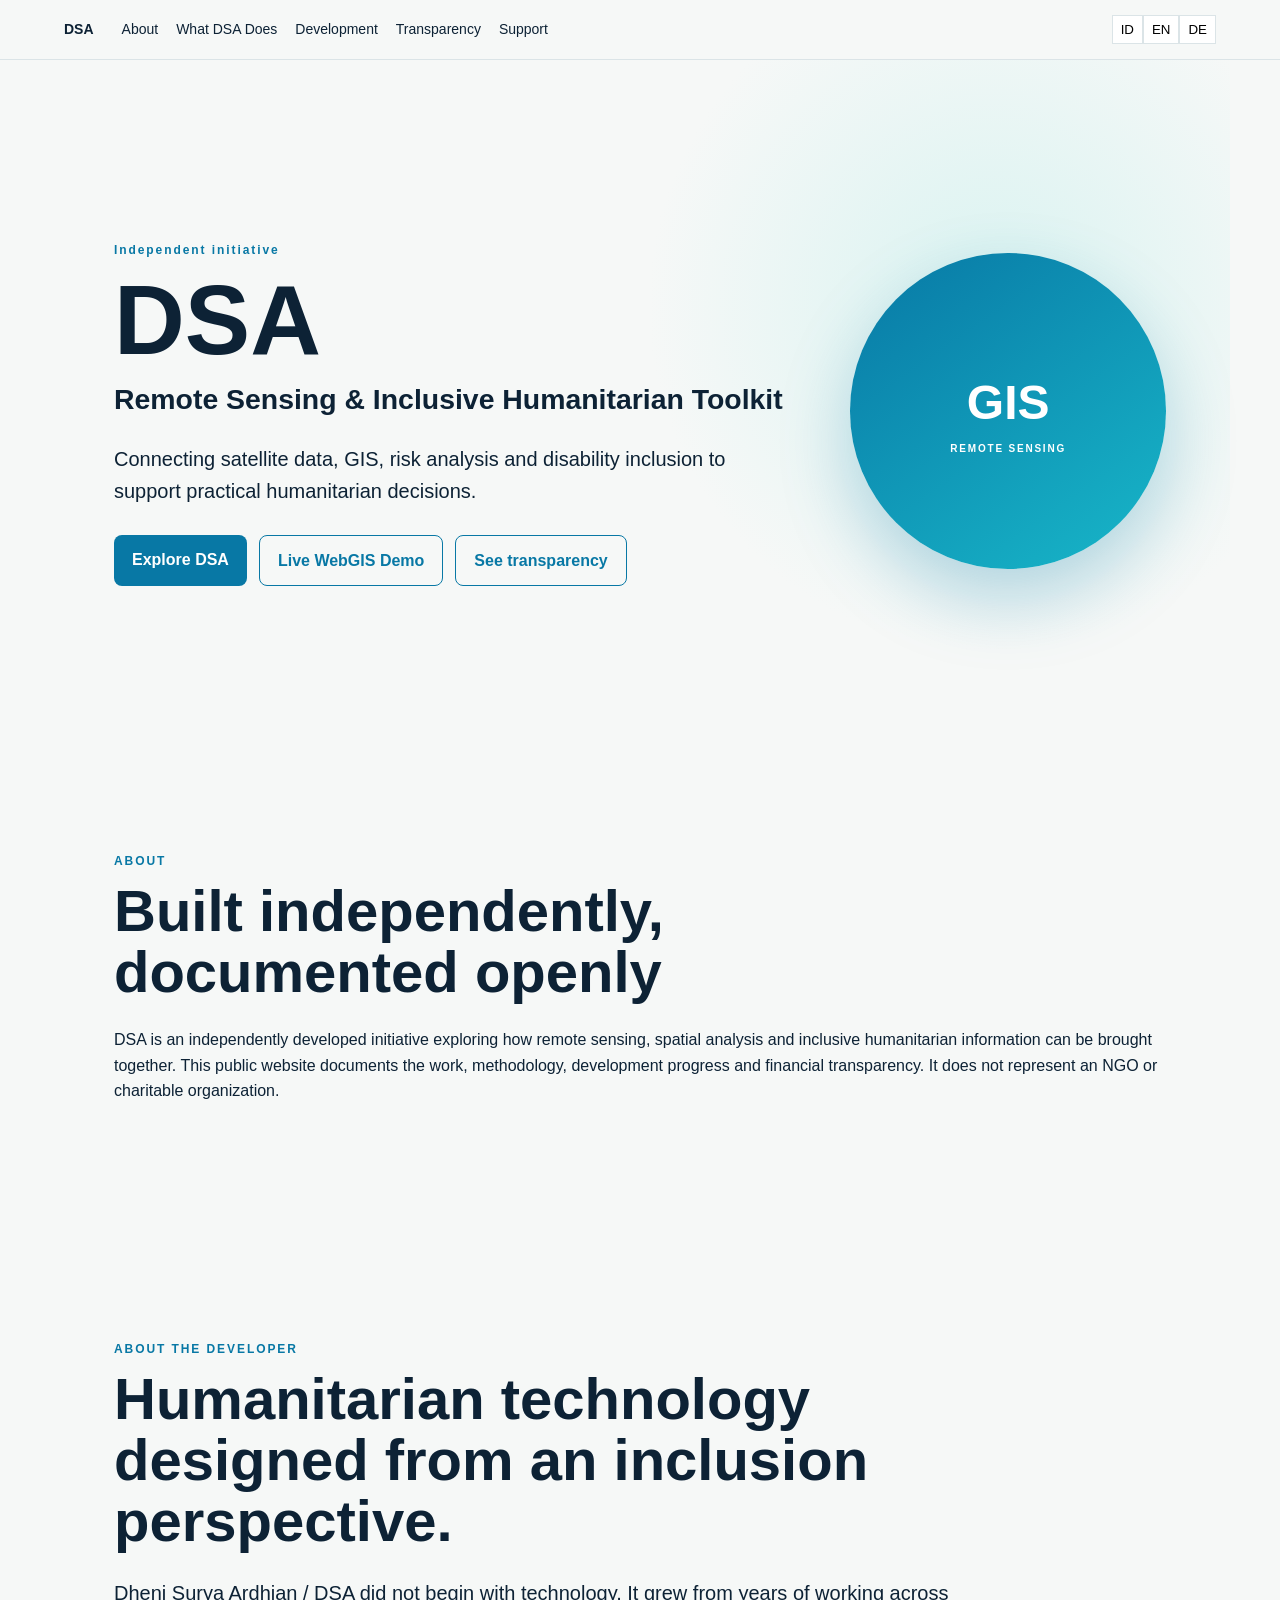
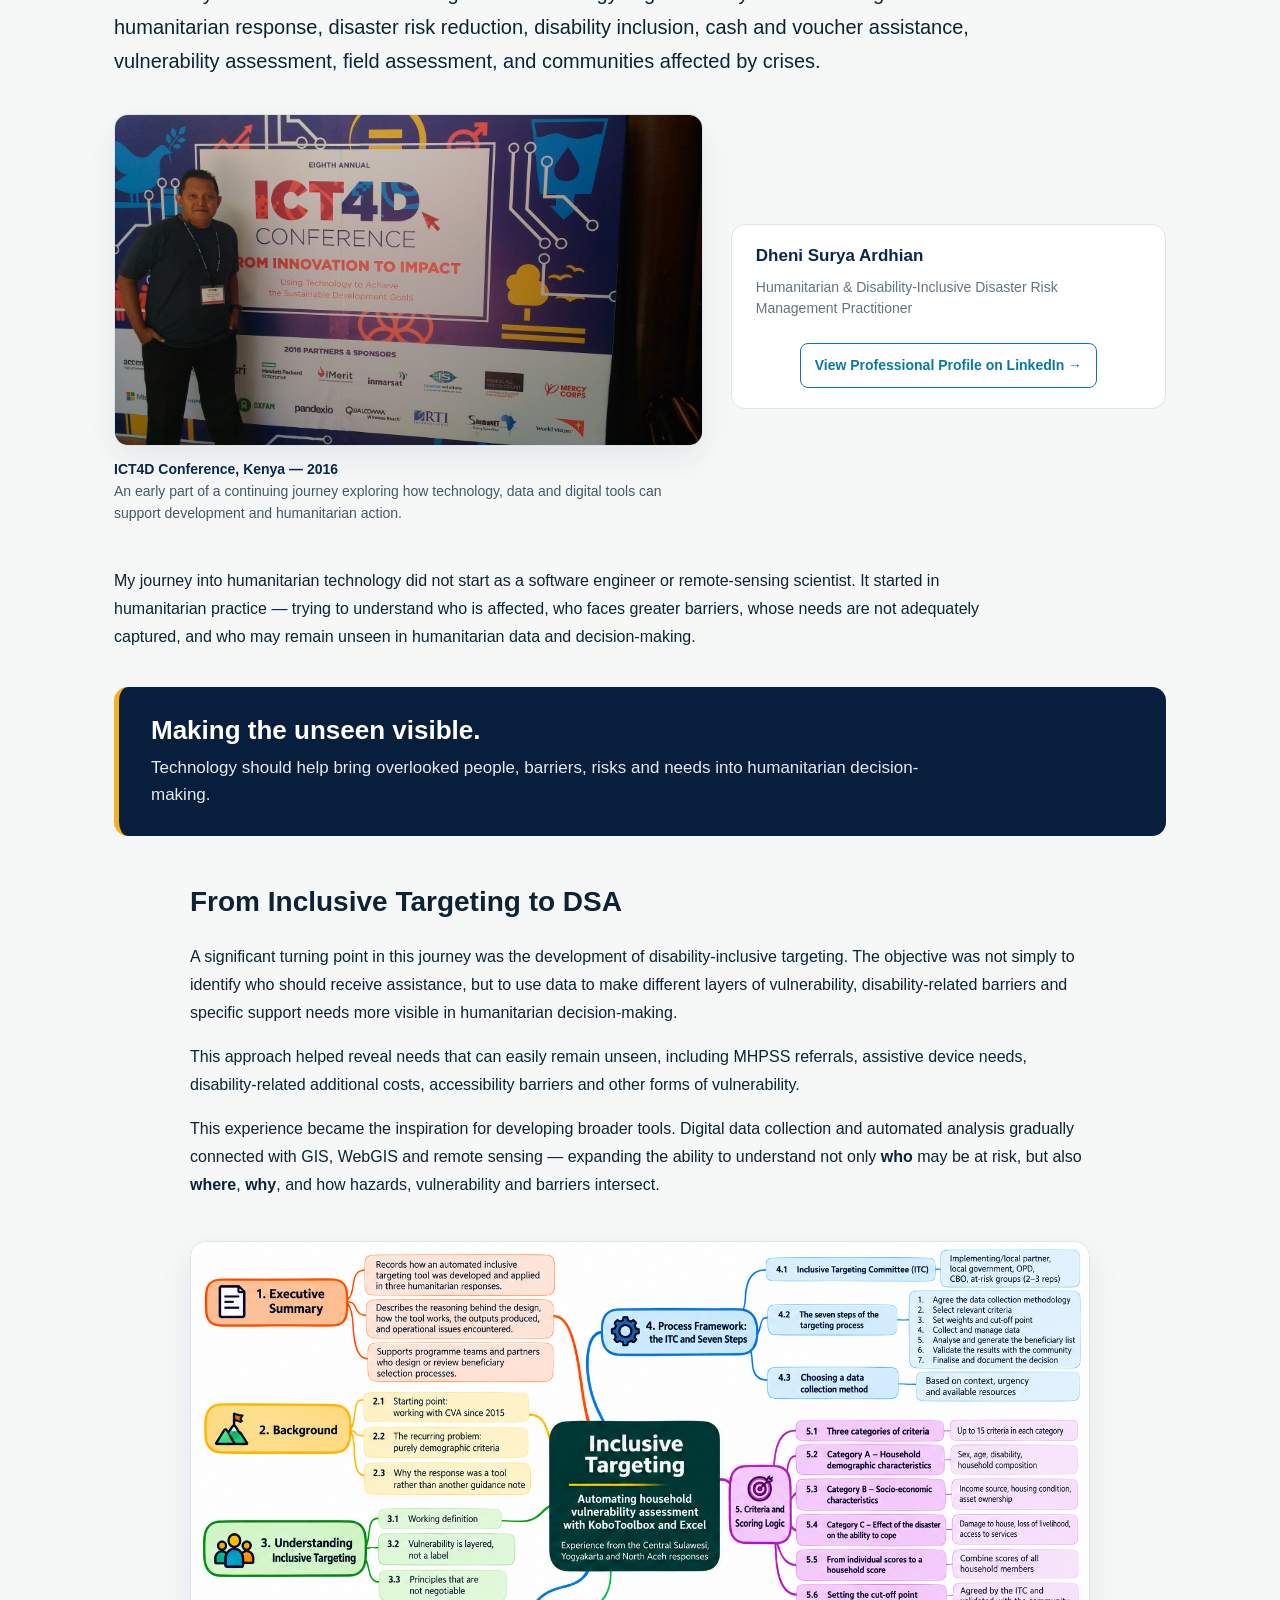
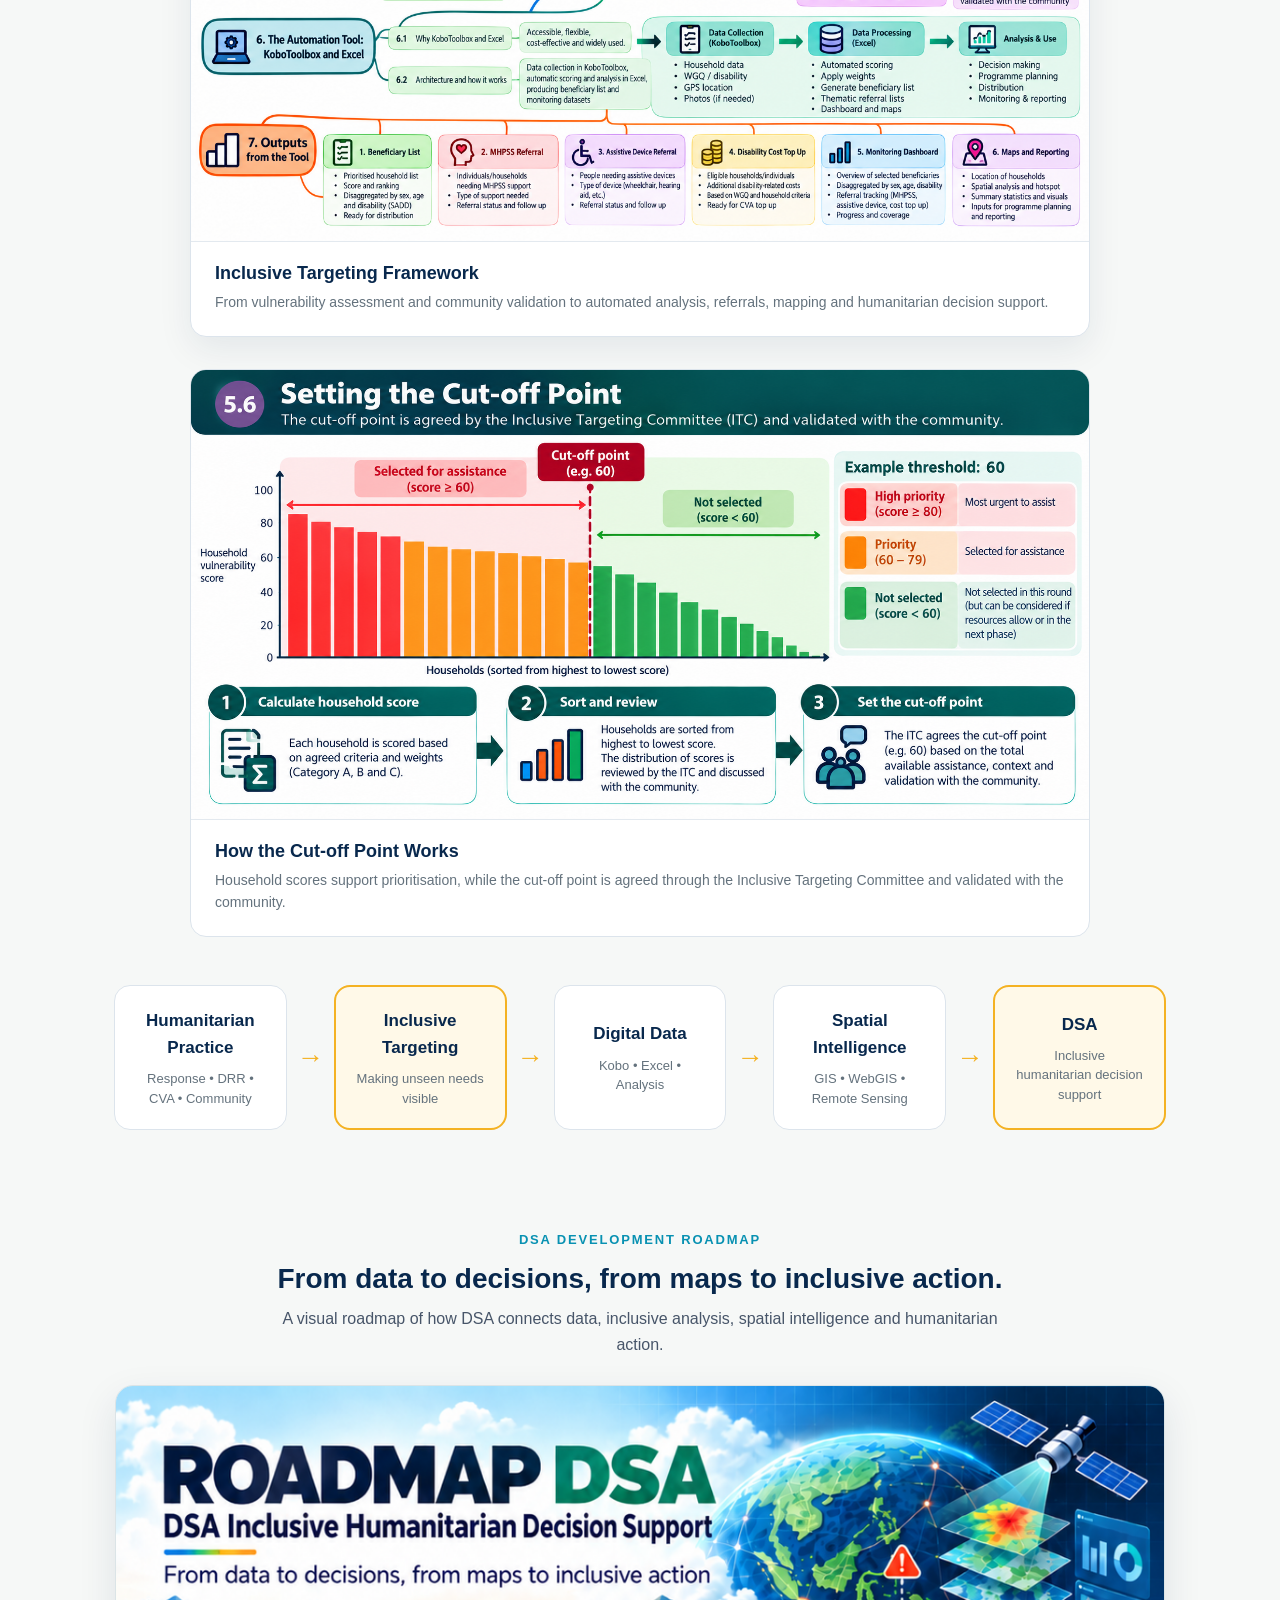
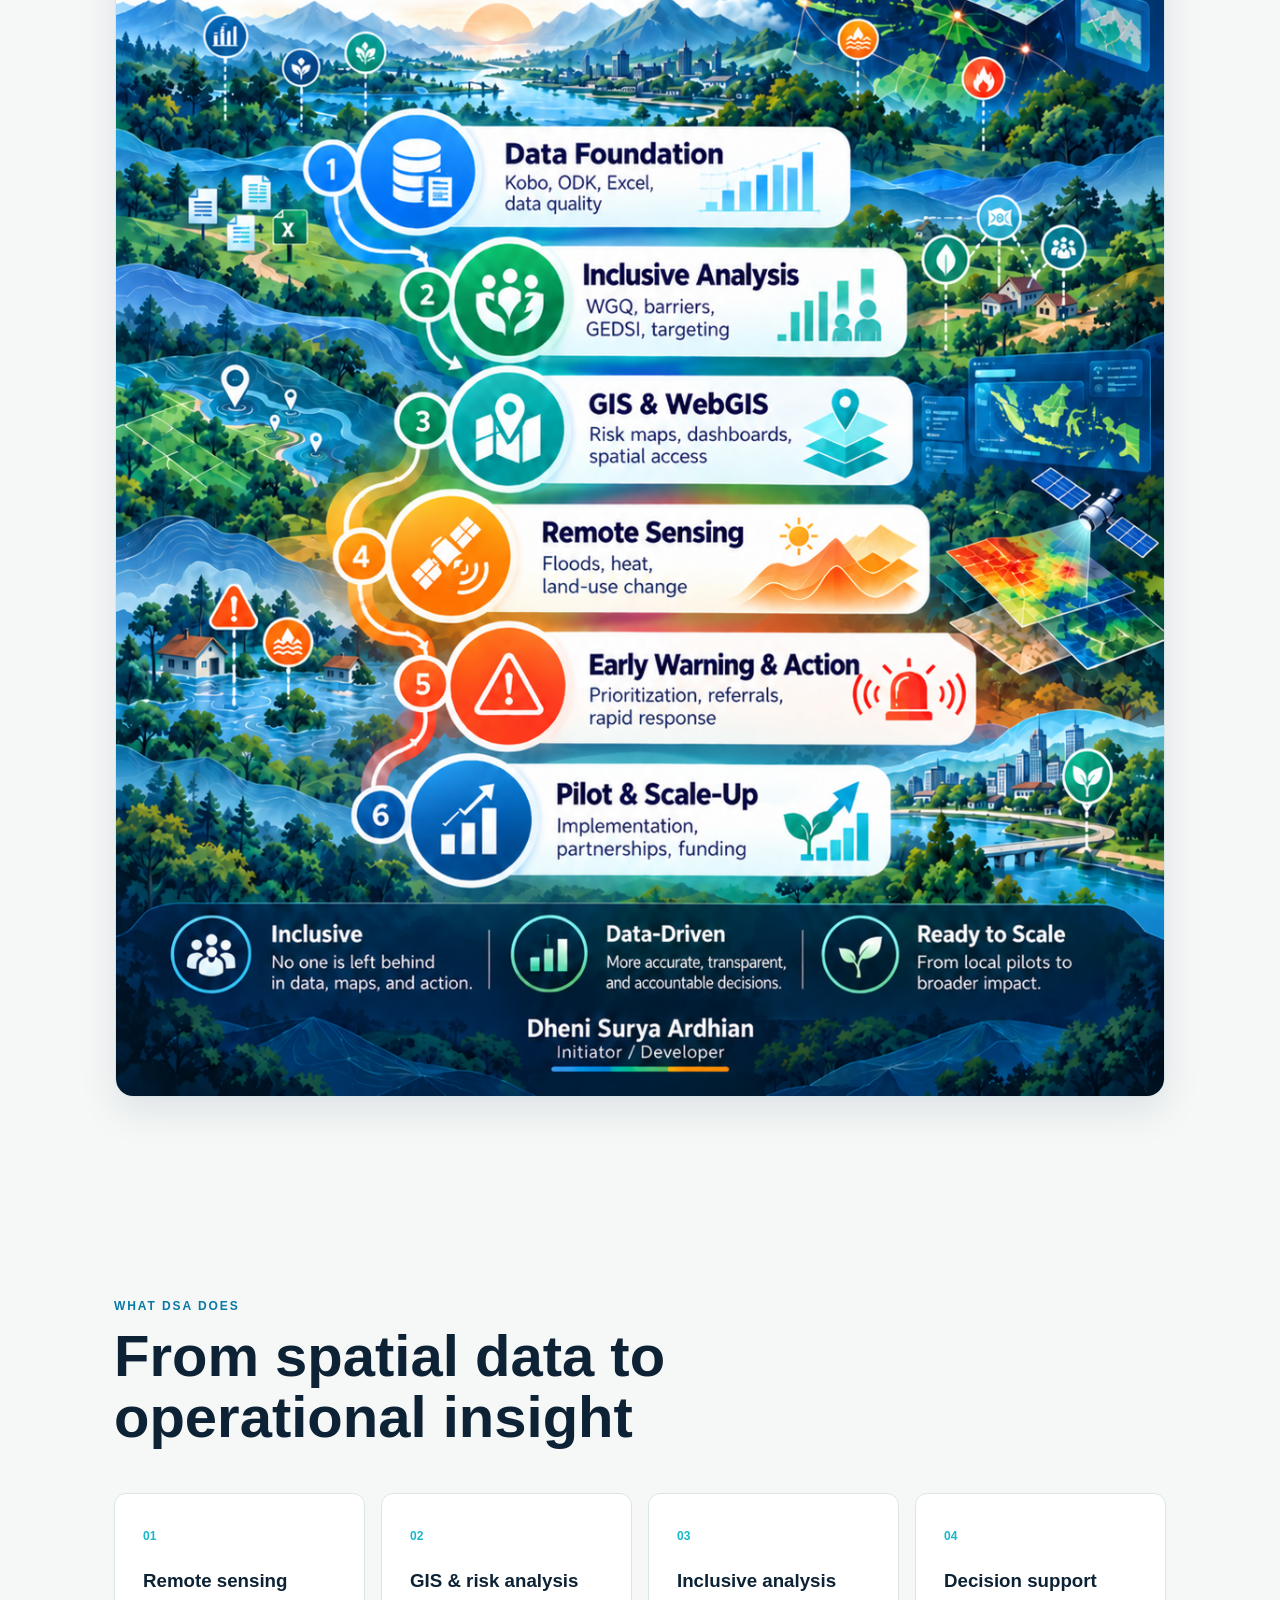
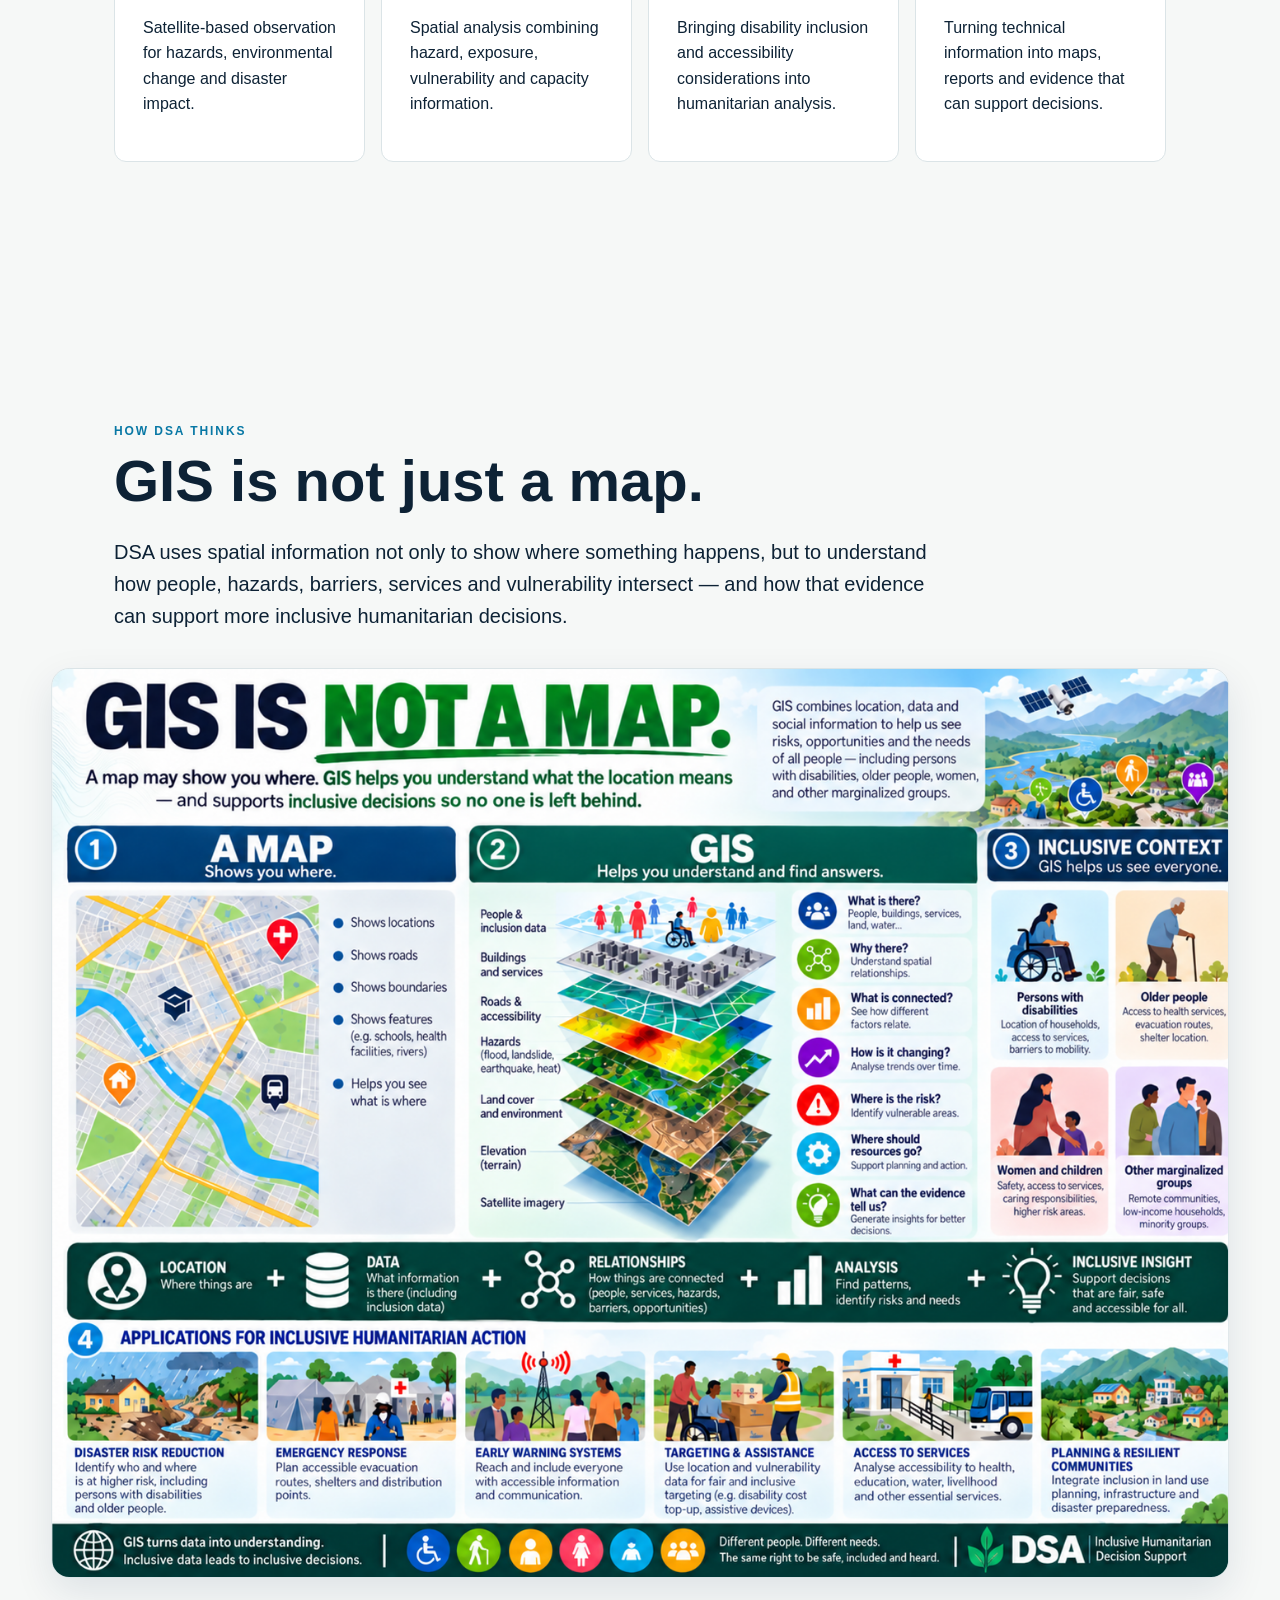
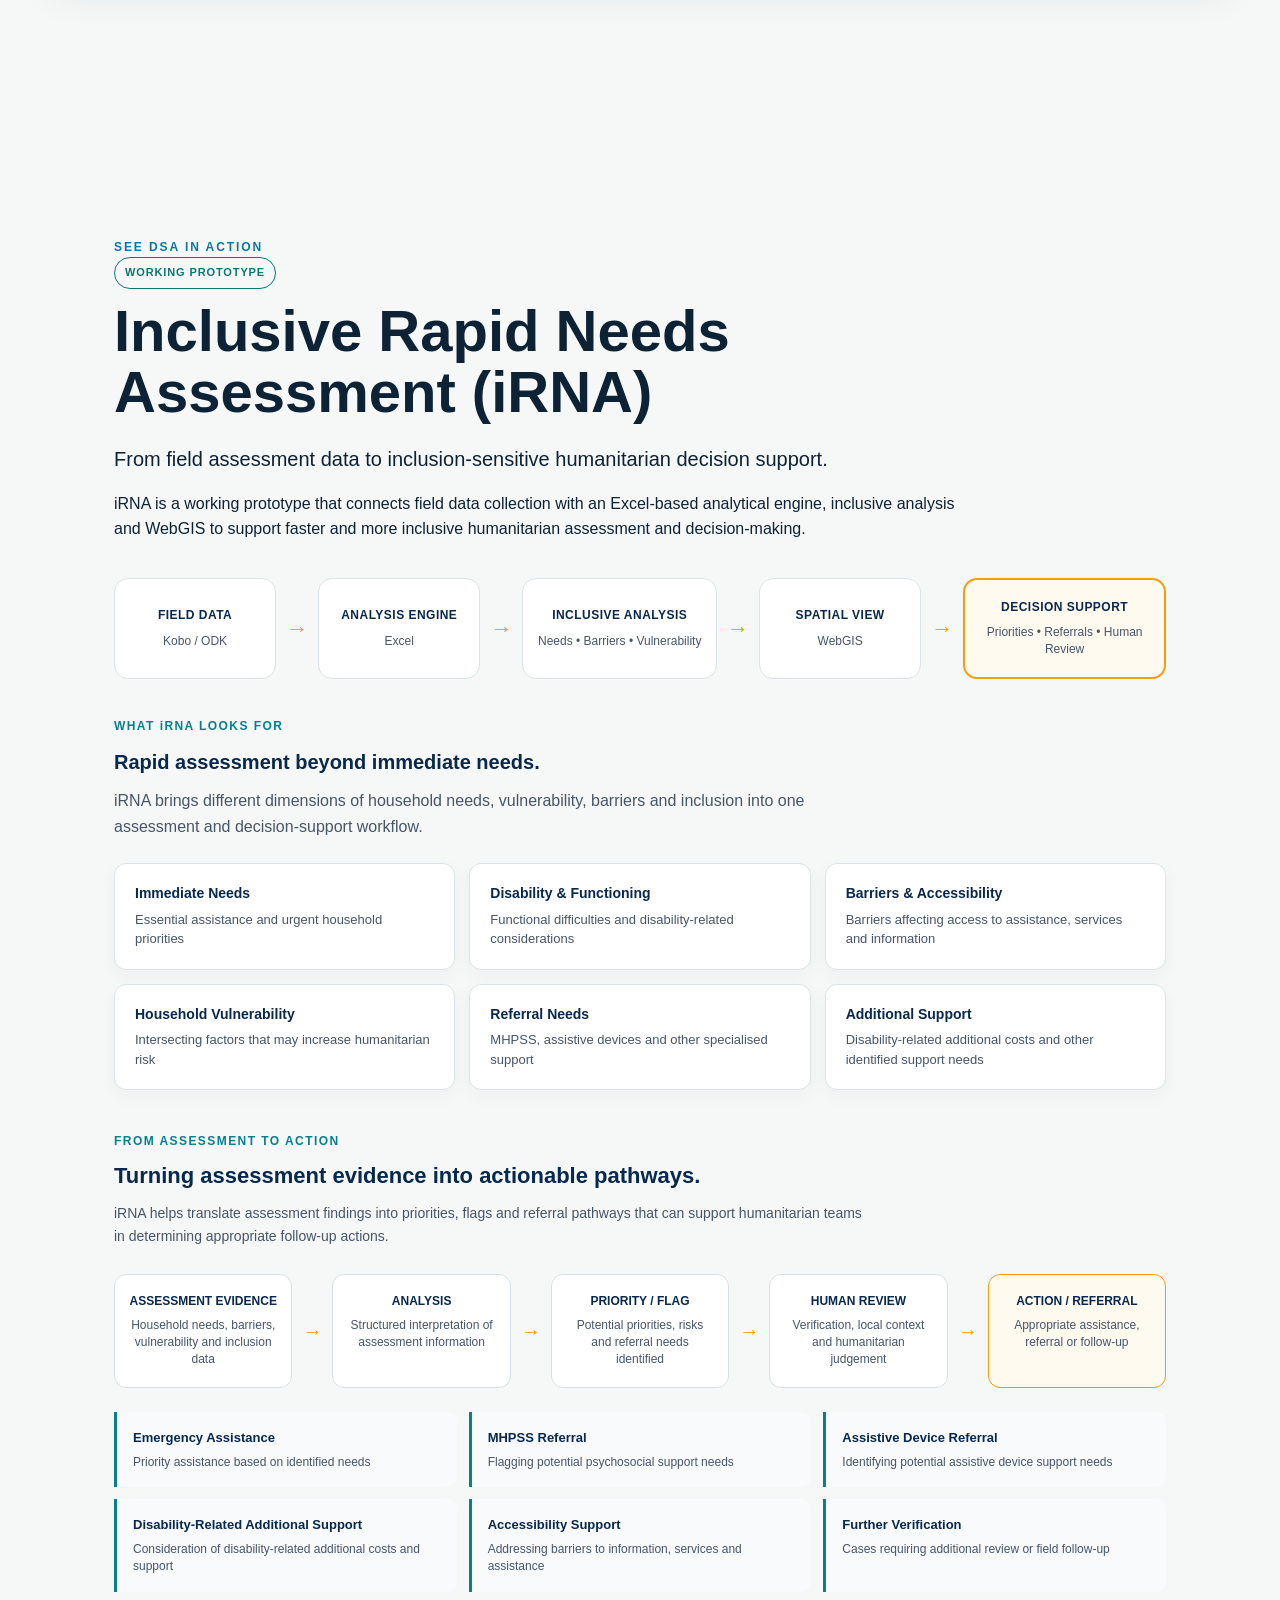
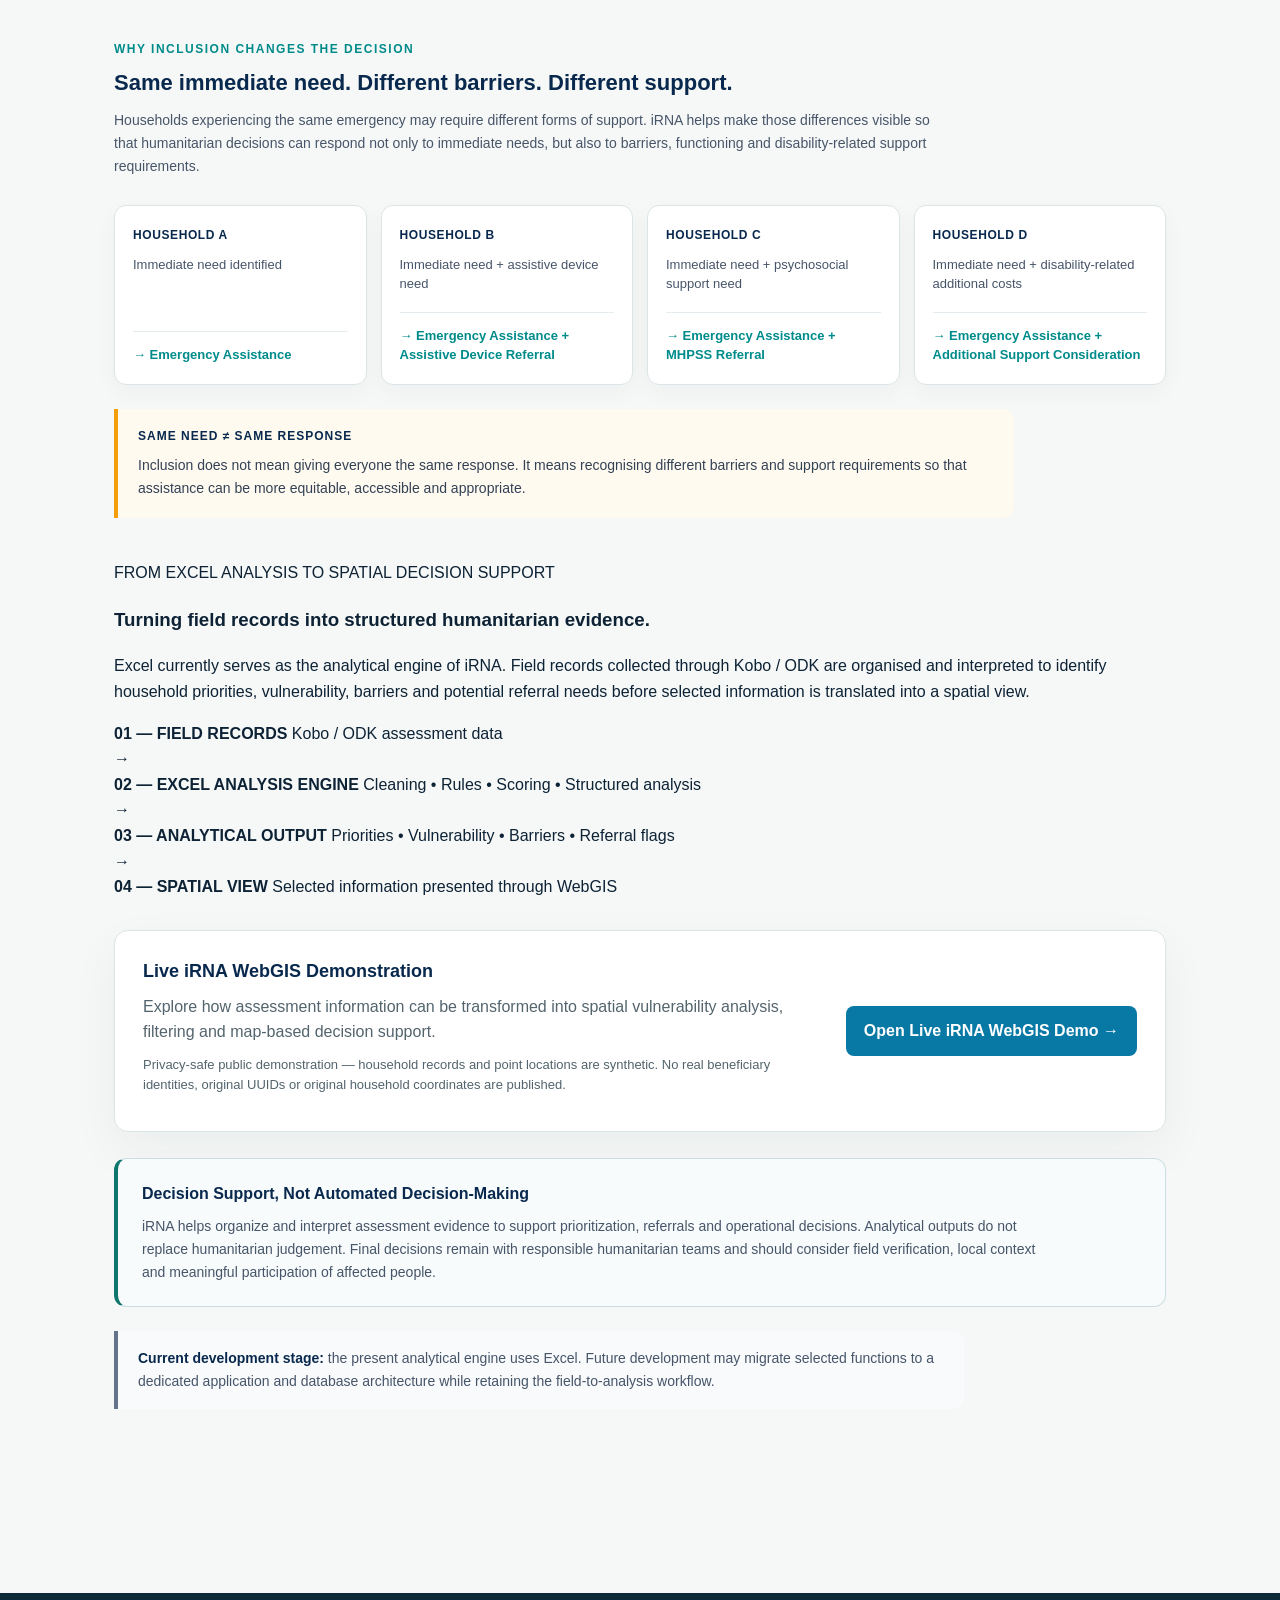
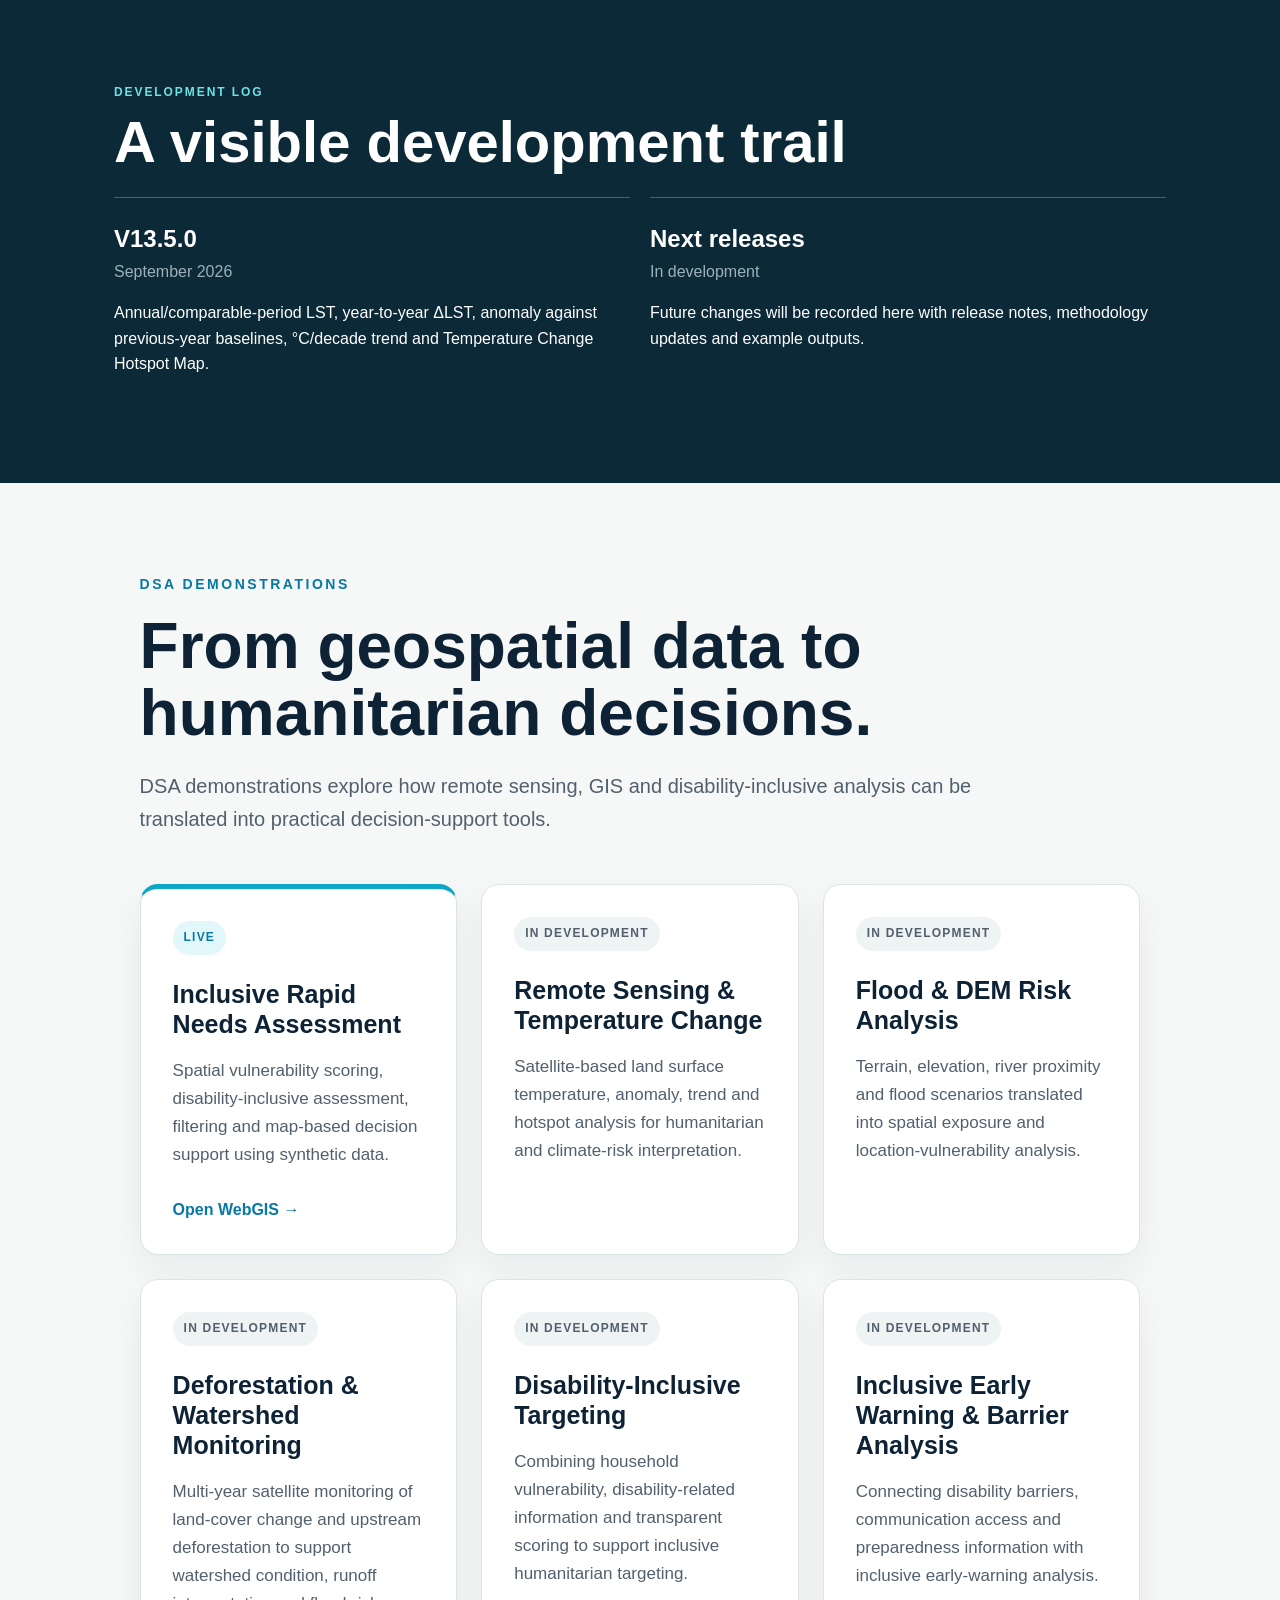
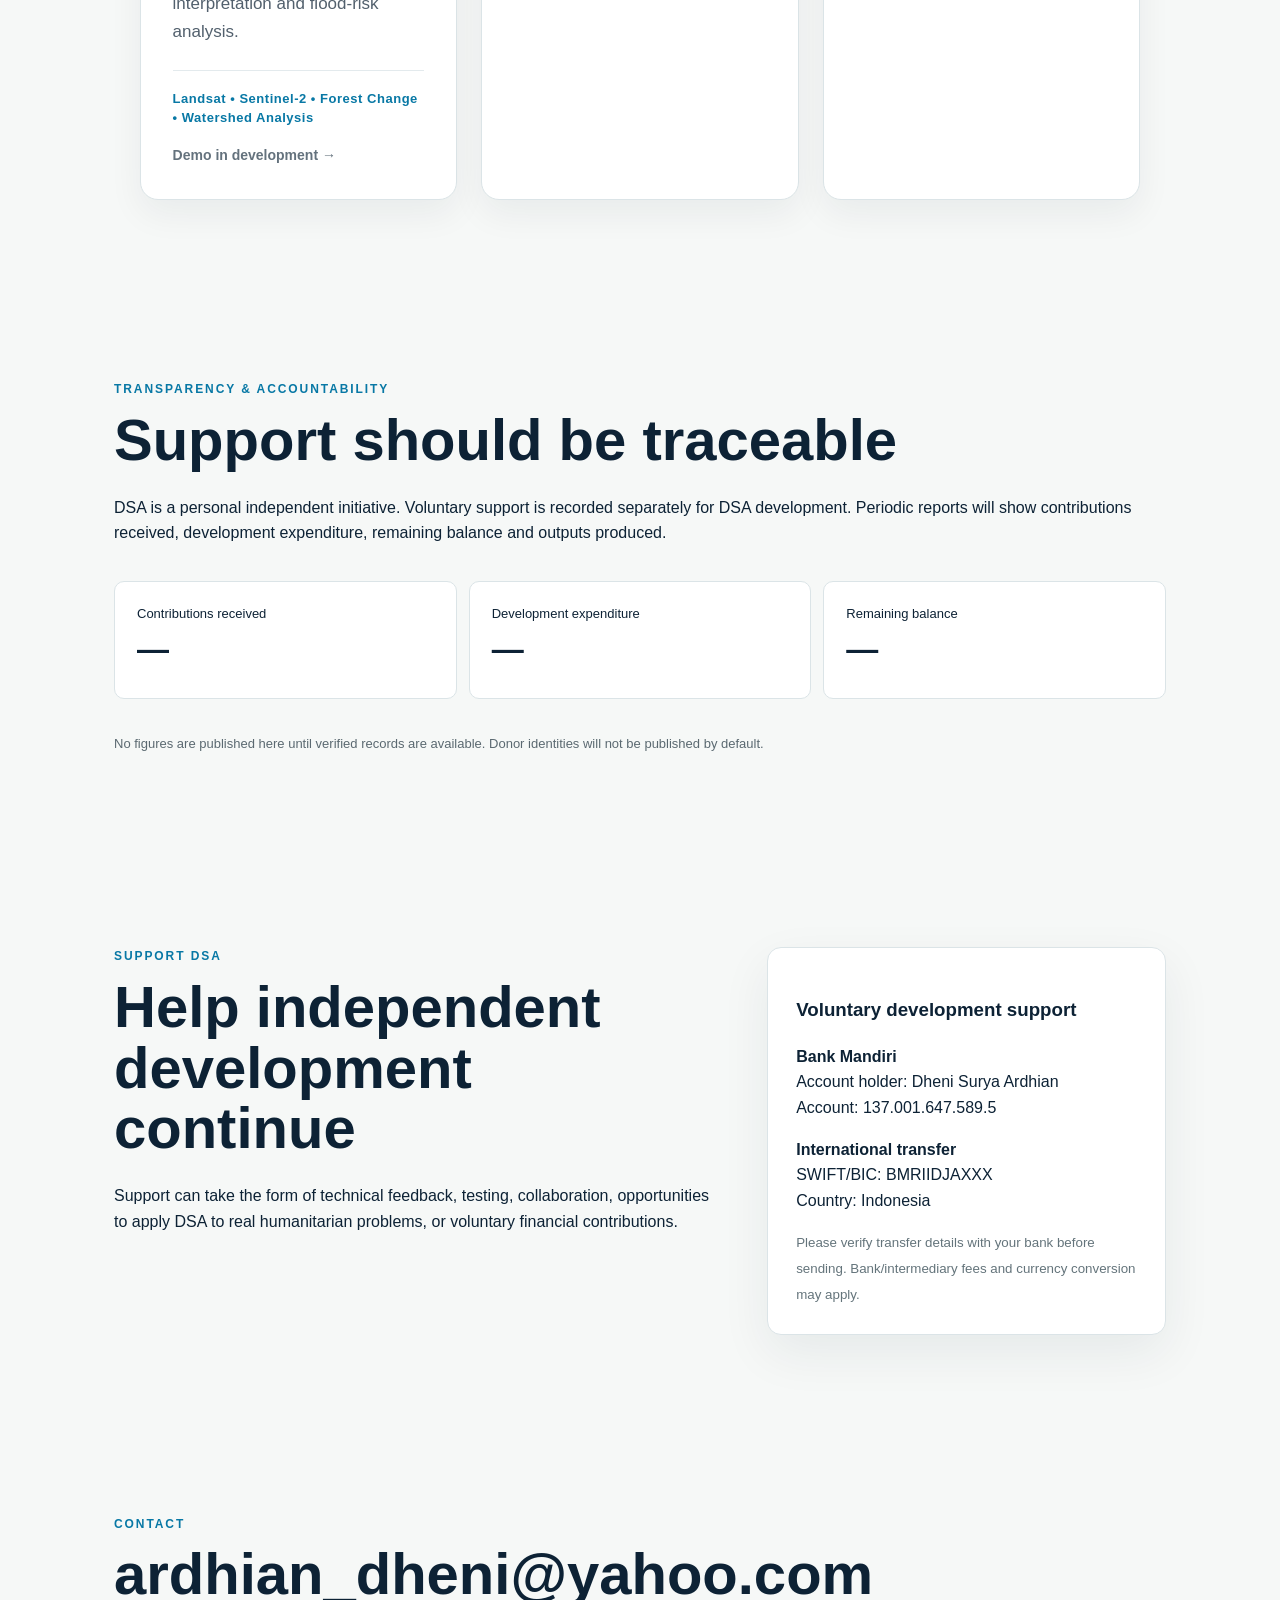
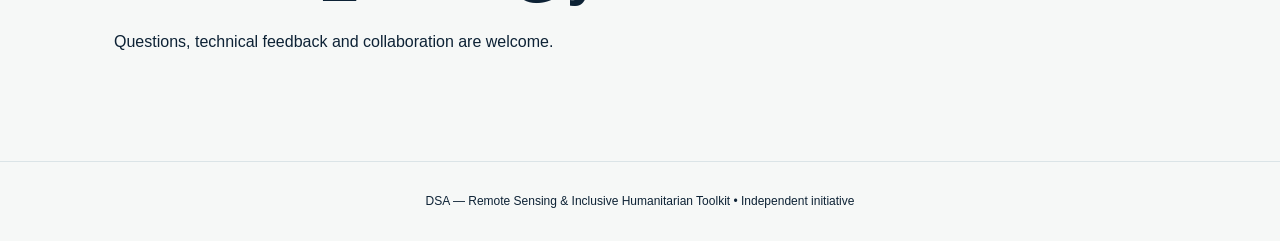
==== index.html @ c159e808 "Add iRNA Excel analysis engine workflow" ====
<!doctype html>
<html lang="en">
<head>
<meta charset="utf-8"><meta name="viewport" content="width=device-width,initial-scale=1">
<title>DSA — Remote Sensing & Inclusive Humanitarian Toolkit</title>
<meta name="description" content="Independent remote sensing, GIS and inclusive humanitarian analysis initiative.">
<link rel="stylesheet" href="assets/style.css">
</head>
<body>
<header class="nav">
  <a class="brand" href="#home">DSA</a>
  <nav><a href="#about" data-i="navAbout">About</a><a href="#work" data-i="navWork">What DSA Does</a><a href="#development" data-i="navDev">Development</a><a href="#transparency" data-i="navTrans">Transparency</a><a href="#support" data-i="navSupport">Support</a></nav>
  <div class="langs"><button onclick="setLang('id')">ID</button><button onclick="setLang('en')">EN</button><button onclick="setLang('de')">DE</button></div>
</header>

<main id="home">
<section class="hero">
 <div><span class="eyebrow" data-i="independent">Independent initiative</span>
 <h1>DSA <span>Remote Sensing & Inclusive Humanitarian Toolkit</span></h1>
 <p class="lead" data-i="hero">Connecting satellite data, GIS, risk analysis and disability inclusion to support practical humanitarian decisions.</p>
 <div class="actions"><a class="primary" href="#work" data-i="explore">Explore DSA</a><a class="secondary" href="demos/inclusive-rna-aceh/" data-i="liveDemo">Live WebGIS Demo</a><a class="secondary" href="#transparency" data-i="seeTransparency">See transparency</a></div></div>
 <div class="orb">GIS<br><small>REMOTE SENSING</small></div>
</section>

<section id="about">
 <div class="kicker" data-i="aboutK">ABOUT</div><h2 data-i="aboutH">Built independently, documented openly</h2>
 <p data-i="aboutP">DSA is an independently developed initiative exploring how remote sensing, spatial analysis and inclusive humanitarian information can be brought together. This public website documents the work, methodology, development progress and financial transparency. It does not represent an NGO or charitable organization.</p>
</section>

<section id="developer">

  <div class="kicker">ABOUT THE DEVELOPER</div>

  <h2>Humanitarian technology designed from an inclusion perspective.</h2>

  <p class="lead">
    Dheni Surya Ardhian / DSA did not begin with technology. It grew from years of working
    across humanitarian response, disaster risk reduction, disability
    inclusion, cash and voucher assistance, vulnerability assessment,
    field assessment, and communities affected by crises.
  </p>

  <div class="developer-layout">
    
<figure class="developer-photo">
  <img
    src="assets/dheni-ict4d-kenya-2016.jpg"
    alt="Dheni Surya Ardhian at the ICT4D Conference in Kenya, 2016"
  >

  <figcaption>
    <strong>ICT4D Conference, Kenya — 2016</strong><br>
    An early part of a continuing journey exploring how technology,
    data and digital tools can support development and humanitarian action.
  </figcaption>
</figure>
  
<div class="developer-profile">
  <div>
    <strong>Dheni Surya Ardhian</strong>
    <span>Humanitarian &amp; Disability-Inclusive Disaster Risk Management Practitioner</span>
  </div>

<a href="https://www.linkedin.com/in/dheni-surya-ardhian-8608b3438"
   target="_blank"
   rel="noopener noreferrer">
  View Professional Profile on LinkedIn →
</a>
</div>

</div>

  <p>
    My journey into humanitarian technology did not start as a software
    engineer or remote-sensing scientist. It started in humanitarian
    practice — trying to understand who is affected, who faces greater
    barriers, whose needs are not adequately captured, and who may remain
    unseen in humanitarian data and decision-making.
  </p>

  <div class="developer-quote">
    <strong>Making the unseen visible.</strong>
    <span>
      Technology should help bring overlooked people, barriers, risks
      and needs into humanitarian decision-making.
    </span>
  </div>

<div class="developer-story">

  <h3>From Inclusive Targeting to DSA</h3>

  <p>
    A significant turning point in this journey was the development of
    disability-inclusive targeting. The objective was not simply to identify
    who should receive assistance, but to use data to make different layers
    of vulnerability, disability-related barriers and specific support needs
    more visible in humanitarian decision-making.
  </p>

  <p>
    This approach helped reveal needs that can easily remain unseen,
    including MHPSS referrals, assistive device needs, disability-related
    additional costs, accessibility barriers and other forms of vulnerability.
  </p>

  <p>
    This experience became the inspiration for developing broader tools.
    Digital data collection and automated analysis gradually connected with
    GIS, WebGIS and remote sensing — expanding the ability to understand not
    only <strong>who</strong> may be at risk, but also <strong>where</strong>,
    <strong>why</strong>, and how hazards, vulnerability and barriers intersect.
  </p>

<div class="inclusive-targeting-visuals">

  <div class="targeting-visual">
    <img
      src="assets/inclusive-targeting-framework.png"
      alt="Inclusive Targeting framework showing the process, criteria, scoring logic, KoboToolbox and Excel workflow, and humanitarian outputs."
    >
    <div class="visual-caption">
      <strong>Inclusive Targeting Framework</strong>
      <span>
        From vulnerability assessment and community validation to
        automated analysis, referrals, mapping and humanitarian decision support.
      </span>
    </div>
  </div>

  <div class="targeting-visual">
    <img
      src="assets/inclusive-targeting-cutoff-point.png"
      alt="Illustration explaining how a community-validated cut-off point is used in Inclusive Targeting."
    >
    <div class="visual-caption">
      <strong>How the Cut-off Point Works</strong>
      <span>
        Household scores support prioritisation, while the cut-off point
        is agreed through the Inclusive Targeting Committee and validated
        with the community.
      </span>
    </div>
  </div>

</div>



  
</div>

<div class="journey">

  <div class="journey-step">
    <strong>Humanitarian Practice</strong>
    <span>Response • DRR • CVA • Community</span>
  </div>

  <div class="journey-arrow">→</div>

  <div class="journey-step highlight">
    <strong>Inclusive Targeting</strong>
    <span>Making unseen needs visible</span>
  </div>


  
  <div class="journey-arrow">→</div>

  <div class="journey-step">
    <strong>Digital Data</strong>
    <span>Kobo • Excel • Analysis</span>
  </div>

  <div class="journey-arrow">→</div>

  <div class="journey-step">
    <strong>Spatial Intelligence</strong>
    <span>GIS • WebGIS • Remote Sensing</span>
  </div>

  <div class="journey-arrow">→</div>

  <div class="journey-step highlight">
    <strong>DSA</strong>
    <span>Inclusive humanitarian decision support</span>
  </div>

</div>

<div class="roadmap-visual">

  <div class="roadmap-heading">
    <span>DSA DEVELOPMENT ROADMAP</span>
    <h3>From data to decisions, from maps to inclusive action.</h3>
    <p>
      A visual roadmap of how DSA connects data, inclusive analysis,
      spatial intelligence and humanitarian action.
    </p>
  </div>

  <img
    src="assets/roadmap_DSA.png"
    alt="DSA Inclusive Humanitarian Decision Support development roadmap"
    loading="lazy"
  >

</div>

</section>

  <section id="work">
 <div class="kicker" data-i="workK">WHAT DSA DOES</div><h2 data-i="workH">From spatial data to operational insight</h2>
 <div class="grid">
  <article><b>01</b><h3 data-i="c1h">Remote sensing</h3><p data-i="c1p">Satellite-based observation for hazards, environmental change and disaster impact.</p></article>
  <article><b>02</b><h3 data-i="c2h">GIS & risk analysis</h3><p data-i="c2p">Spatial analysis combining hazard, exposure, vulnerability and capacity information.</p></article>
  <article><b>03</b><h3 data-i="c3h">Inclusive analysis</h3><p data-i="c3p">Bringing disability inclusion and accessibility considerations into humanitarian analysis.</p></article>
  <article><b>04</b><h3 data-i="c4h">Decision support</h3><p data-i="c4p">Turning technical information into maps, reports and evidence that can support decisions.</p></article>
 </div>
</section>

<section id="dsa-thinking" class="dsa-thinking">

  <div class="kicker">HOW DSA THINKS</div>

  <h2>GIS is not just a map.</h2>

  <p class="lead">
    DSA uses spatial information not only to show where something happens,
    but to understand how people, hazards, barriers, services and vulnerability
    intersect — and how that evidence can support more inclusive humanitarian
    decisions.
  </p>

  <div class="dsa-thinking-visual">
    <img
      src="assets/dsa-gis-inclusive-humanitarian.png"
      alt="GIS is not a map — DSA framework for inclusive humanitarian spatial analysis"
      loading="lazy"
    >
  </div>

</section>  

  <section id="demo">

  <div class="kicker">SEE DSA IN ACTION</div>

  <div class="irna-header">
    <div>
      <span class="irna-status">WORKING PROTOTYPE</span>
      <h2>Inclusive Rapid Needs Assessment (iRNA)</h2>

      <p class="lead">
        From field assessment data to inclusion-sensitive humanitarian
        decision support.
      </p>

      <p>
        iRNA is a working prototype that connects field data collection
        with an Excel-based analytical engine, inclusive analysis and
        WebGIS to support faster and more inclusive humanitarian
        assessment and decision-making.
      </p>
    </div>
  </div>

  <div class="irna-workflow">

    <div class="irna-step">
      <strong>FIELD DATA</strong>
      <span>Kobo / ODK</span>
    </div>

    <div class="irna-arrow">→</div>

    <div class="irna-step">
      <strong>ANALYSIS ENGINE</strong>
      <span>Excel</span>
    </div>

    <div class="irna-arrow">→</div>

    <div class="irna-step">
      <strong>INCLUSIVE ANALYSIS</strong>
      <span>Needs • Barriers • Vulnerability</span>
    </div>

    <div class="irna-arrow">→</div>

    <div class="irna-step">
      <strong>SPATIAL VIEW</strong>
      <span>WebGIS</span>
    </div>

    <div class="irna-arrow">→</div>

    <div class="irna-step highlight">
      <strong>DECISION SUPPORT</strong>
      <span>Priorities • Referrals • Human Review</span>
    </div>

  </div>

<div class="irna-looks-for">

  <div class="irna-looks-for-heading">
    <span>WHAT iRNA LOOKS FOR</span>
    <h3>Rapid assessment beyond immediate needs.</h3>
    <p>
      iRNA brings different dimensions of household needs, vulnerability,
      barriers and inclusion into one assessment and decision-support workflow.
    </p>
  </div>

  <div class="irna-domain-grid">

    <div class="irna-domain">
      <strong>Immediate Needs</strong>
      <span>Essential assistance and urgent household priorities</span>
    </div>

    <div class="irna-domain">
      <strong>Disability &amp; Functioning</strong>
      <span>Functional difficulties and disability-related considerations</span>
    </div>

    <div class="irna-domain">
      <strong>Barriers &amp; Accessibility</strong>
      <span>Barriers affecting access to assistance, services and information</span>
    </div>

    <div class="irna-domain">
      <strong>Household Vulnerability</strong>
      <span>Intersecting factors that may increase humanitarian risk</span>
    </div>

    <div class="irna-domain">
      <strong>Referral Needs</strong>
      <span>MHPSS, assistive devices and other specialised support</span>
    </div>

    <div class="irna-domain">
      <strong>Additional Support</strong>
      <span>Disability-related additional costs and other identified support needs</span>
    </div>

  </div>

</div>

<!-- =========================================================
     iRNA — FROM ASSESSMENT TO ACTION
     ========================================================= -->

<div class="irna-action-flow">

  <div class="irna-action-heading">
    <span>FROM ASSESSMENT TO ACTION</span>
    <h3>Turning assessment evidence into actionable pathways.</h3>
    <p>
      iRNA helps translate assessment findings into priorities, flags and
      referral pathways that can support humanitarian teams in determining
      appropriate follow-up actions.
    </p>
  </div>

  <div class="irna-action-steps">

    <div class="irna-action-step">
      <strong>ASSESSMENT EVIDENCE</strong>
      <span>Household needs, barriers, vulnerability and inclusion data</span>
    </div>

    <div class="irna-action-arrow">→</div>

    <div class="irna-action-step">
      <strong>ANALYSIS</strong>
      <span>Structured interpretation of assessment information</span>
    </div>

    <div class="irna-action-arrow">→</div>

    <div class="irna-action-step">
      <strong>PRIORITY / FLAG</strong>
      <span>Potential priorities, risks and referral needs identified</span>
    </div>

    <div class="irna-action-arrow">→</div>

    <div class="irna-action-step">
      <strong>HUMAN REVIEW</strong>
      <span>Verification, local context and humanitarian judgement</span>
    </div>

    <div class="irna-action-arrow">→</div>

    <div class="irna-action-step highlight">
      <strong>ACTION / REFERRAL</strong>
      <span>Appropriate assistance, referral or follow-up</span>
    </div>

  </div>

  <div class="irna-action-outputs">

    <div>
      <strong>Emergency Assistance</strong>
      <span>Priority assistance based on identified needs</span>
    </div>

    <div>
      <strong>MHPSS Referral</strong>
      <span>Flagging potential psychosocial support needs</span>
    </div>

    <div>
      <strong>Assistive Device Referral</strong>
      <span>Identifying potential assistive device support needs</span>
    </div>

    <div>
      <strong>Disability-Related Additional Support</strong>
      <span>Consideration of disability-related additional costs and support</span>
    </div>

    <div>
      <strong>Accessibility Support</strong>
      <span>Addressing barriers to information, services and assistance</span>
    </div>

    <div>
      <strong>Further Verification</strong>
      <span>Cases requiring additional review or field follow-up</span>
    </div>

  </div>

</div>

<div class="irna-inclusion-difference">

  <div class="irna-inclusion-heading">
    <span>WHY INCLUSION CHANGES THE DECISION</span>
    <h3>Same immediate need. Different barriers. Different support.</h3>
    <p>
      Households experiencing the same emergency may require different forms
      of support. iRNA helps make those differences visible so that humanitarian
      decisions can respond not only to immediate needs, but also to barriers,
      functioning and disability-related support requirements.
    </p>
  </div>

  <div class="irna-inclusion-cases">

    <div class="irna-inclusion-case">
      <strong>HOUSEHOLD A</strong>
      <span>Immediate need identified</span>
      <b>→ Emergency Assistance</b>
    </div>

    <div class="irna-inclusion-case">
      <strong>HOUSEHOLD B</strong>
      <span>Immediate need + assistive device need</span>
      <b>→ Emergency Assistance + Assistive Device Referral</b>
    </div>

    <div class="irna-inclusion-case">
      <strong>HOUSEHOLD C</strong>
      <span>Immediate need + psychosocial support need</span>
      <b>→ Emergency Assistance + MHPSS Referral</b>
    </div>

    <div class="irna-inclusion-case">
      <strong>HOUSEHOLD D</strong>
      <span>Immediate need + disability-related additional costs</span>
      <b>→ Emergency Assistance + Additional Support Consideration</b>
    </div>

  </div>

  <p class="irna-inclusion-note">
    Inclusion does not mean giving everyone the same response. It means
    recognising different barriers and support requirements so that assistance
    can be more equitable, accessible and appropriate.
  </p>

</div>

<!-- =========================================================
     iRNA — EXCEL ANALYSIS ENGINE
     ========================================================= -->

<div class="irna-excel-engine">

  <div class="irna-excel-heading">
    <span>FROM EXCEL ANALYSIS TO SPATIAL DECISION SUPPORT</span>
    <h3>Turning field records into structured humanitarian evidence.</h3>
    <p>
      Excel currently serves as the analytical engine of iRNA. Field records
      collected through Kobo / ODK are organised and interpreted to identify
      household priorities, vulnerability, barriers and potential referral
      needs before selected information is translated into a spatial view.
    </p>
  </div>

  <div class="irna-excel-flow">

    <div class="irna-excel-step">
      <strong>01 — FIELD RECORDS</strong>
      <span>Kobo / ODK assessment data</span>
    </div>

    <div class="irna-excel-arrow">→</div>

    <div class="irna-excel-step highlight">
      <strong>02 — EXCEL ANALYSIS ENGINE</strong>
      <span>Cleaning • Rules • Scoring • Structured analysis</span>
    </div>

    <div class="irna-excel-arrow">→</div>

    <div class="irna-excel-step">
      <strong>03 — ANALYTICAL OUTPUT</strong>
      <span>Priorities • Vulnerability • Barriers • Referral flags</span>
    </div>

    <div class="irna-excel-arrow">→</div>

    <div class="irna-excel-step">
      <strong>04 — SPATIAL VIEW</strong>
      <span>Selected information presented through WebGIS</span>
    </div>

  </div>

</div>
    
  <div class="demo-card irna-demo-card">

    <div>
      <strong>Live iRNA WebGIS Demonstration</strong>

      <p>
        Explore how assessment information can be transformed into
        spatial vulnerability analysis, filtering and map-based
        decision support.
      </p>

      <p class="demo-privacy">
        Privacy-safe public demonstration — household records and point
        locations are synthetic. No real beneficiary identities,
        original UUIDs or original household coordinates are published.
      </p>
    </div>

    <a
      class="primary demo-link"
      href="demos/inclusive-rna-aceh/"
    >
      Open Live iRNA WebGIS Demo →
    </a>

  </div>

<div class="irna-human-review">
  <strong>Decision Support, Not Automated Decision-Making</strong>
  <p>
    iRNA helps organize and interpret assessment evidence to support
    prioritization, referrals and operational decisions. Analytical outputs
    do not replace humanitarian judgement. Final decisions remain with
    responsible humanitarian teams and should consider field verification,
    local context and meaningful participation of affected people.
  </p>
</div>
    
  <p class="irna-stage-note">
    <strong>Current development stage:</strong>
    the present analytical engine uses Excel. Future development may
    migrate selected functions to a dedicated application and database
    architecture while retaining the field-to-analysis workflow.
  </p>

</section>

<section id="development" class="dark">
  <div class="kicker" data-i="devK">DEVELOPMENT LOG</div>
  <h2 data-i="devH">A visible development trail</h2>

  <div class="timeline">
    <div>
      <strong>V13.5.0</strong>
      <span>September 2026</span>
      <p data-i="v135">
        Annual/comparable-period LST, year-to-year change,
        baseline anomaly, trend analysis and Sentinel-1 development.
      </p>
    </div>

    <div>
      <strong data-i="next">Next releases</strong>
      <span data-i="inDev">In development</span>
      <p data-i="nextP">
        Further development of humanitarian decision-support,
        remote-sensing and inclusive-analysis functions.
      </p>
    </div>
  </div>
</section>
  
<section id="demonstrations">
  <span class="eyebrow">DSA DEMONSTRATIONS</span>

  <h2>From geospatial data to humanitarian decisions.</h2>

  <p class="lead">
    DSA demonstrations explore how remote sensing, GIS and
    disability-inclusive analysis can be translated into practical
    decision-support tools.
  </p>

  <div class="demo-grid">

    <article class="portfolio-card live">
      <span class="status live-status">LIVE</span>
      <h3>Inclusive Rapid Needs Assessment</h3>
      <p>
        Spatial vulnerability scoring, disability-inclusive assessment,
        filtering and map-based decision support using synthetic data.
      </p>
      <a href="demos/inclusive-rna-aceh/">Open WebGIS →</a>
    </article>

    <article class="portfolio-card">
      <span class="status">IN DEVELOPMENT</span>
      <h3>Remote Sensing & Temperature Change</h3>
      <p>
        Satellite-based land surface temperature, anomaly, trend and
        hotspot analysis for humanitarian and climate-risk interpretation.
      </p>
    </article>

    <article class="portfolio-card">
      <span class="status">IN DEVELOPMENT</span>
      <h3>Flood & DEM Risk Analysis</h3>
      <p>
        Terrain, elevation, river proximity and flood scenarios translated
        into spatial exposure and location-vulnerability analysis.
      </p>
    </article>

<article class="portfolio-card">
  <span class="status">IN DEVELOPMENT</span>

  <h3>Deforestation & Watershed Monitoring</h3>

  <p>
    Multi-year satellite monitoring of land-cover change and upstream
    deforestation to support watershed condition, runoff interpretation
    and flood-risk analysis.
  </p>

  <div class="card-meta">
    Landsat • Sentinel-2 • Forest Change • Watershed Analysis
  </div>

  <span class="coming-soon">Demo in development →</span>
</article>


    <article class="portfolio-card">
      <span class="status">IN DEVELOPMENT</span>
      <h3>Disability-Inclusive Targeting</h3>
      <p>
        Combining household vulnerability, disability-related information
        and transparent scoring to support inclusive humanitarian targeting.
      </p>
    </article>

    <article class="portfolio-card">
      <span class="status">IN DEVELOPMENT</span>
      <h3>Inclusive Early Warning & Barrier Analysis</h3>
      <p>
        Connecting disability barriers, communication access and
        preparedness information with inclusive early-warning analysis.
      </p>
    </article>

  </div>
</section>
  
<section id="transparency">
 <div class="kicker" data-i="transK">TRANSPARENCY & ACCOUNTABILITY</div><h2 data-i="transH">Support should be traceable</h2>
 <p data-i="transP">DSA is a personal independent initiative. Voluntary support is recorded separately for DSA development. Periodic reports will show contributions received, development expenditure, remaining balance and outputs produced.</p>
 <div class="metrics"><div><span data-i="received">Contributions received</span><strong>—</strong></div><div><span data-i="spent">Development expenditure</span><strong>—</strong></div><div><span data-i="balance">Remaining balance</span><strong>—</strong></div></div>
 <p class="note" data-i="zero">No figures are published here until verified records are available. Donor identities will not be published by default.</p>
</section>

<section id="support" class="support">
 <div><div class="kicker" data-i="supportK">SUPPORT DSA</div><h2 data-i="supportH">Help independent development continue</h2>
 <p data-i="supportP">Support can take the form of technical feedback, testing, collaboration, opportunities to apply DSA to real humanitarian problems, or voluntary financial contributions.</p></div>
 <div class="bank">
  <h3 data-i="bankH">Voluntary development support</h3>
  <p><b>Bank Mandiri</b><br><span data-i="holder">Account holder</span>: Dheni Surya Ardhian<br><span data-i="acct">Account</span>: 137.001.647.589.5</p>
  <p><b data-i="intl">International transfer</b><br>SWIFT/BIC: BMRIIDJAXXX<br><span data-i="country">Country</span>: Indonesia</p>
  <small data-i="bankNote">Please verify transfer details with your bank before sending. Bank/intermediary fees and currency conversion may apply.</small>
 </div>
</section>

<section id="contact"><div class="kicker">CONTACT</div><h2>ardhian_dheni@yahoo.com</h2><p data-i="contactP">Questions, technical feedback and collaboration are welcome.</p></section>
</main>
<footer>DSA — Remote Sensing & Inclusive Humanitarian Toolkit <span>•</span> <span data-i="footer">Independent initiative</span></footer>
<script src="assets/app.js"></script>
</body></html>
---- assets/style.css ----
:root{--ink:#0d2235;--blue:#0878a5;--cyan:#18b7c9;--paper:#f6f8f7;--line:#dbe4e7;--accent:#f0a72f}
*{box-sizing:border-box}html{scroll-behavior:smooth}body{margin:0;font-family:Inter,Arial,sans-serif;color:var(--ink);background:var(--paper);line-height:1.6}.nav{position:sticky;top:0;z-index:5;display:flex;align-items:center;gap:28px;padding:15px max(5vw,24px);background:rgba(246,248,247,.95);border-bottom:1px solid var(--line);backdrop-filter:blur(12px)}.brand{font-weight:900;font-size:25px;color:var(--blue);text-decoration:none}.nav nav{display:flex;gap:18px;flex:1}.nav a{color:var(--ink);text-decoration:none;font-size:14px}.langs button{border:1px solid var(--line);background:white;padding:6px 8px;cursor:pointer}.hero,section{max-width:1180px;margin:auto;padding:90px max(5vw,24px)}.hero{min-height:78vh;display:grid;grid-template-columns:1.5fr .7fr;align-items:center;gap:60px;background:radial-gradient(circle at 80% 35%,#d9f3f1 0,transparent 33%)}.eyebrow,.kicker{font-size:12px;letter-spacing:.16em;font-weight:800;color:var(--blue)}h1{font-size:clamp(48px,8vw,98px);line-height:.9;margin:15px 0 25px}h1 span{display:block;font-size:.29em;line-height:1.25;margin-top:18px;max-width:700px}.lead{font-size:20px;max-width:720px}.actions{display:flex;gap:12px;margin-top:28px}.actions a{padding:12px 18px;border-radius:8px;text-decoration:none;font-weight:700}.primary{background:var(--blue);color:white}.secondary{border:1px solid var(--blue);color:var(--blue)}.orb{aspect-ratio:1;border-radius:50%;display:grid;place-content:center;text-align:center;font-size:48px;font-weight:900;color:white;background:linear-gradient(145deg,var(--blue),var(--cyan));box-shadow:0 30px 70px #0878a544}.orb small{font-size:10px;letter-spacing:.18em}h2{font-size:clamp(32px,5vw,58px);line-height:1.05;max-width:850px;margin:10px 0 24px}.grid{display:grid;grid-template-columns:repeat(4,1fr);gap:16px;margin-top:45px}.grid article{background:white;border:1px solid var(--line);padding:28px;border-radius:12px}.grid article b{color:var(--cyan);font-size:12px}.dark{max-width:none;background:#0c2938;color:white;padding-left:max(calc((100vw - 1180px)/2 + 5vw),24px);padding-right:max(calc((100vw - 1180px)/2 + 5vw),24px)}.dark .kicker{color:#6de2e3}.timeline{display:grid;grid-template-columns:1fr 1fr;gap:20px}.timeline>div{border-top:1px solid #49616c;padding-top:22px}.timeline strong{font-size:24px}.timeline span{display:block;color:#9db1b8}.metrics{display:grid;grid-template-columns:repeat(3,1fr);gap:12px;margin:35px 0}.metrics div{background:white;border:1px solid var(--line);padding:22px;border-radius:10px}.metrics span{display:block;font-size:13px}.metrics strong{font-size:32px}.note{font-size:13px;color:#5b6971}.support{display:grid;grid-template-columns:1.2fr .8fr;gap:55px}.bank{background:white;border:1px solid var(--line);border-radius:14px;padding:28px;box-shadow:0 18px 50px #102a3a12}.bank small{color:#64747b}footer{padding:30px max(5vw,24px);border-top:1px solid var(--line);font-size:12px;text-align:center}@media(max-width:800px){.nav nav{display:none}.hero{grid-template-columns:1fr;min-height:auto}.orb{max-width:230px}.grid{grid-template-columns:1fr 1fr}.timeline,.support{grid-template-columns:1fr}}@media(max-width:500px){.grid,.metrics{grid-template-columns:1fr}.hero,section{padding-top:65px;padding-bottom:65px}}
/* DSA Live WebGIS Demo */

.demo-card {
  margin-top: 35px;
  background: white;
  border: 1px solid var(--line);
  border-radius: 14px;
  padding: 28px;
  display: flex;
  align-items: center;
  justify-content: space-between;
  gap: 30px;
  box-shadow: 0 18px 50px #102a3a0d;
}

.demo-card strong {
  font-size: 22px;
}

.demo-card p {
  margin: 8px 0 0;
  max-width: 720px;
  color: #53646d;
}

.demo-link {
  display: inline-block;
  padding: 12px 18px;
  border-radius: 8px;
  text-decoration: none;
  font-weight: 700;
  white-space: nowrap;
}

@media (max-width: 800px) {
  .demo-card {
    align-items: flex-start;
    flex-direction: column;
  }

  .actions {
    flex-wrap: wrap;
  }
}
/* ===== DSA LIVE WEBGIS SECTION ===== */

#live-demo {
  padding-top: 70px;
  padding-bottom: 90px;
}

#live-demo .demo-card {
  margin-top: 30px;
  background: #ffffff;
  border: 1px solid var(--line);
  border-radius: 16px;
  padding: 28px 32px;
  box-shadow: 0 16px 45px rgba(16, 42, 58, 0.08);
}

#live-demo .demo-card strong {
  display: block;
  font-size: 22px;
  margin-bottom: 10px;
  color: var(--ink);
}

#live-demo .demo-card p {
  margin: 0 0 20px;
  max-width: 850px;
  line-height: 1.65;
}

#live-demo .demo-card a {
  display: inline-block;
  padding: 13px 22px;
  background: var(--blue);
  color: #ffffff;
  text-decoration: none;
  font-weight: 700;
  border-radius: 9px;
  border: 1px solid var(--blue);
  transition: transform .15s ease, box-shadow .15s ease;
}

#live-demo .demo-card a:hover {
  transform: translateY(-2px);
  box-shadow: 0 8px 22px rgba(8, 120, 165, 0.20);
}

@media (max-width: 760px) {
  #live-demo {
    padding-top: 45px;
    padding-bottom: 60px;
  }

  #live-demo .demo-card {
    padding: 22px;
  }
}
/* Refine Live WebGIS section heading */
#live-demo > h2 {
  font-size: clamp(42px, 5vw, 68px);
  line-height: 1.02;
  letter-spacing: -0.035em;
  max-width: 1050px;
  margin-top: 18px;
  margin-bottom: 30px;
}

@media (max-width: 760px) {
  #live-demo > h2 {
    font-size: 38px;
    line-height: 1.08;
  }
}
/* =========================================================
   DSA PORTFOLIO / DEMONSTRATIONS
   ========================================================= */

.portfolio {
  padding-top: 80px;
  padding-bottom: 80px;
}

.portfolio-grid {
  display: grid;
  grid-template-columns: repeat(2, minmax(0, 1fr));
  gap: 24px;
  margin-top: 36px;
}

.portfolio-card {
  background: #ffffff;
  border: 1px solid var(--line);
  border-radius: 18px;
  padding: 30px;
  min-height: 230px;
  box-shadow: 0 16px 42px #102a3a0d;
  transition:
    transform 0.2s ease,
    box-shadow 0.2s ease,
    border-color 0.2s ease;
}

.portfolio-card:hover {
  transform: translateY(-4px);
  box-shadow: 0 22px 52px #102a3a16;
  border-color: #18b7c955;
}

.portfolio-card .status {
  display: inline-block;
  margin-bottom: 18px;
  padding: 7px 11px;
  border-radius: 999px;
  background: #eaf8fb;
  color: #0878a5;
  font-size: 12px;
  font-weight: 800;
  letter-spacing: 0.11em;
  text-transform: uppercase;
}

.portfolio-card h3 {
  margin: 0 0 14px;
  color: var(--ink);
  font-size: 25px;
  line-height: 1.2;
}

.portfolio-card p {
  margin: 0;
  max-width: 620px;
  color: #52616f;
  font-size: 16px;
  line-height: 1.7;
}

/* First portfolio item = active/live demonstration */

.portfolio-card:first-child {
  border-top: 4px solid var(--cyan);
}

.portfolio-card:first-child .status {
  background: #e5f8f2;
  color: #08785d;
}

/* Mobile */

@media (max-width: 850px) {
  .portfolio {
    padding-top: 55px;
    padding-bottom: 55px;
  }

  .portfolio-grid {
    grid-template-columns: 1fr;
    gap: 18px;
  }

  .portfolio-card {
    padding: 24px;
    min-height: auto;
  }

  .portfolio-card h3 {
    font-size: 22px;
  }
}


/* ==================================================
   DSA DEMONSTRATIONS — FINAL GRID FIX
   ================================================== */

#demonstrations {
  padding: 90px 7%;
  background: #f6f8f7;
}

#demonstrations .eyebrow {
  display: block;
  margin-bottom: 18px;
  font-size: 14px;
  font-weight: 800;
  letter-spacing: 0.18em;
  color: #0878a5;
}

#demonstrations > h2 {
  max-width: 900px;
  margin: 0;
  font-size: clamp(42px, 5vw, 72px);
  line-height: 1.04;
  color: #0d2235;
}

#demonstrations > .lead {
  max-width: 900px;
  margin-top: 24px;
  font-size: 20px;
  line-height: 1.65;
  color: #52606d;
}

.demo-grid {
  display: grid;
  grid-template-columns: repeat(3, minmax(0, 1fr));
  gap: 24px;
  margin-top: 48px;
}

#demonstrations .portfolio-card {
  position: relative;
  min-height: 300px;
  padding: 32px;
  background: #ffffff;
  border: 1px solid #dbe4e7;
  border-radius: 18px;
  box-shadow: 0 14px 35px rgba(13, 34, 53, 0.06);
  transition:
    transform 0.25s ease,
    box-shadow 0.25s ease,
    border-color 0.25s ease;
}

#demonstrations .portfolio-card:hover {
  transform: translateY(-5px);
  box-shadow: 0 22px 45px rgba(13, 34, 53, 0.11);
  border-color: #9ccbd8;
}

#demonstrations .portfolio-card.live {
  border-top: 5px solid #0fa7c7;
}

#demonstrations .status {
  display: inline-block;
  margin-bottom: 24px;
  padding: 7px 11px;
  border-radius: 999px;
  background: #eef3f4;
  color: #52606d;
  font-size: 12px;
  font-weight: 800;
  letter-spacing: 0.1em;
}

#demonstrations .live-status {
  background: #e2f7fa;
  color: #0878a5;
}

#demonstrations .portfolio-card h3 {
  margin: 0 0 18px;
  font-size: 25px;
  line-height: 1.2;
  color: #0d2235;
}

#demonstrations .portfolio-card p {
  margin: 0;
  font-size: 17px;
  line-height: 1.65;
  color: #52606d;
}

#demonstrations .portfolio-card a {
  display: inline-block;
  margin-top: 28px;
  color: #0878a5;
  font-weight: 800;
  text-decoration: none;
}

#demonstrations .portfolio-card a:hover {
  text-decoration: underline;
}

@media (max-width: 1050px) {
  .demo-grid {
    grid-template-columns: repeat(2, minmax(0, 1fr));
  }
}

@media (max-width: 700px) {
  #demonstrations {
    padding: 60px 6%;
  }

  .demo-grid {
    grid-template-columns: 1fr;
  }

  #demonstrations .portfolio-card {
    min-height: auto;
    padding: 26px;
  }

  #demonstrations > h2 {
    font-size: 40px;
  }
}


/* ===== FORCE DSA DEMONSTRATIONS GRID ===== */

#demonstrations .demo-grid {
  display: grid !important;
  grid-template-columns: repeat(3, minmax(0, 1fr)) !important;
  gap: 24px !important;
  width: 100% !important;
  margin-top: 48px !important;
}

#demonstrations .demo-grid > .portfolio-card {
  width: auto !important;
  max-width: none !important;
  min-width: 0 !important;
  min-height: 300px !important;
  margin: 0 !important;
  padding: 32px !important;
  box-sizing: border-box !important;
}

@media (max-width: 1050px) {
  #demonstrations .demo-grid {
    grid-template-columns: repeat(2, minmax(0, 1fr)) !important;
  }
}

@media (max-width: 700px) {
  #demonstrations .demo-grid {
    grid-template-columns: 1fr !important;
  }
}


/* Temperature demonstration metadata */

#demonstrations .card-meta {
  margin-top: 24px;
  padding-top: 18px;
  border-top: 1px solid #e3eaed;
  font-size: 13px;
  font-weight: 700;
  line-height: 1.5;
  letter-spacing: 0.04em;
  color: #0878a5;
}

#demonstrations .coming-soon {
  display: inline-block;
  margin-top: 16px;
  font-size: 14px;
  font-weight: 700;
  color: #64727d;
}



/* =========================================================
   ABOUT THE DEVELOPER / DSA JOURNEY
   ========================================================= */

#developer {
  width: min(1180px, calc(100% - 40px));
  margin: 40px auto 0;
}

#developer .lead {
  max-width: 900px;
  font-size: 20px;
  line-height: 1.7;
}

#developer > p {
  max-width: 900px;
  line-height: 1.75;
}


/* Making the unseen visible */

.developer-quote {
  margin: 36px 0;
  padding: 28px 32px;
  border-left: 5px solid #f4b223;
  border-radius: 14px;
  background: #071f3d;
  color: #ffffff;
}

.developer-quote strong {
  display: block;
  margin-bottom: 8px;
  font-size: 26px;
  line-height: 1.2;
}

.developer-quote span {
  display: block;
  max-width: 800px;
  font-size: 17px;
  line-height: 1.6;
  opacity: 0.9;
}


/* Inclusive Targeting story */

.developer-story {
  max-width: 900px;
  margin: 44px auto 0;
}


.developer-story h3 {
  margin-bottom: 18px;
  font-size: 28px;
}

.developer-story p {
  line-height: 1.75;
}


/* Journey */

.journey {
  display: grid;
  grid-template-columns:
    minmax(150px, 1fr) auto
    minmax(150px, 1fr) auto
    minmax(150px, 1fr) auto
    minmax(150px, 1fr) auto
    minmax(150px, 1fr);
  align-items: stretch;
  gap: 10px;
  margin: 38px auto 0;
  width: 100%;
}

.journey-step {
  display: flex;
  flex-direction: column;
  justify-content: center;
  min-height: 135px;
  padding: 20px;
  border: 1px solid #dce4ec;
  border-radius: 16px;
  background: #ffffff;
  text-align: center;
}

.journey-step strong {
  display: block;
  margin-bottom: 8px;
  font-size: 17px;
  color: #08284d;
}

.journey-step span {
  display: block;
  font-size: 13px;
  line-height: 1.5;
  color: #64727d;
}

.journey-step.highlight {
  border: 2px solid #f4b223;
  background: #fff9e8;
}

.journey-step.highlight strong {
  color: #08284d;
}

.journey-arrow {
  display: flex;
  align-items: center;
  justify-content: center;
  font-size: 27px;
  font-weight: 700;
  color: #f4b223;
}


/* Responsive */

@media (max-width: 1000px) {

  .journey {
    grid-template-columns: 1fr;
    gap: 12px;
  }

  .journey-step {
    min-height: auto;
  }

  .journey-arrow {
    transform: rotate(90deg);
    height: 22px;
  }
}


@media (max-width: 700px) {

  #developer .lead {
    font-size: 18px;
  }

  .developer-quote {
    padding: 22px;
  }

  .developer-quote strong {
    font-size: 22px;
  }

  .developer-story h3 {
    font-size: 24px;
  }
}


/* =========================================================
   DEVELOPER PROFESSIONAL PROFILE
   ========================================================= */

.developer-profile {
  display: flex;
  align-items: center;
  justify-content: space-between;
  gap: 24px;
  max-width: 900px;
  margin: 26px 0 30px;
  padding: 18px 22px;
  border: 1px solid #dce4ec;
  border-radius: 14px;
  background: #ffffff;
}

.developer-profile div {
  display: flex;
  flex-direction: column;
  gap: 4px;
}

.developer-profile strong {
  font-size: 17px;
  color: #08284d;
}

.developer-profile span {
  font-size: 14px;
  line-height: 1.5;
  color: #64727d;
}

.developer-profile a {
  flex-shrink: 0;
  font-size: 14px;
  font-weight: 700;
  color: #0878a5;
  text-decoration: none;
}

.developer-profile a:hover {
  text-decoration: underline;
}

@media (max-width: 700px) {
  .developer-profile {
    flex-direction: column;
    align-items: flex-start;
  }
}

/* Developer profile card - final override */

#developer .developer-profile {
  display: flex !important;
  align-items: center !important;
  justify-content: space-between !important;
  gap: 24px;
  width: 100%;
  max-width: 900px;
  box-sizing: border-box;
  margin: 26px 0 32px !important;
  padding: 20px 24px !important;
  background: #ffffff !important;
  border: 1px solid #dce4ec !important;
  border-radius: 14px !important;
}

#developer .developer-profile > div {
  display: flex;
  flex-direction: column;
  gap: 5px;
}

#developer .developer-profile strong {
  font-size: 17px;
  color: #08284d;
}

#developer .developer-profile span {
  font-size: 14px;
  line-height: 1.5;
  color: #64727d;
}

#developer .developer-profile > a {
  display: inline-block;
  flex-shrink: 0;
  padding: 10px 14px;
  border: 1px solid #0878a5;
  border-radius: 8px;
  font-size: 14px;
  font-weight: 700;
  color: #0878a5;
  text-decoration: none;
}

#developer .developer-profile > a:hover {
  background: #0878a5;
  color: #ffffff;
}

@media (max-width: 700px) {
  #developer .developer-profile {
    flex-direction: column !important;
    align-items: flex-start !important;
  }
}

/* =========================================================
   INCLUSIVE TARGETING CASE STUDY VISUALS
   ========================================================= */

#developer .inclusive-targeting-visuals {
  display: grid;
  grid-template-columns: 1fr;
  gap: 32px;
  margin: 42px 0 48px;
}

#developer .targeting-visual {
  overflow: hidden;
  background: #ffffff;
  border: 1px solid #dce4ec;
  border-radius: 16px;
}

#developer .targeting-visual img {
  display: block;
  width: 100%;
  height: auto;
}

#developer .visual-caption {
  padding: 20px 24px 22px;
  border-top: 1px solid #e3e9ef;
}

#developer .visual-caption strong {
  display: block;
  margin-bottom: 6px;
  font-size: 18px;
  line-height: 1.3;
  color: #08284d;
}

#developer .visual-caption span {
  display: block;
  font-size: 14px;
  line-height: 1.6;
  color: #64727d;
}

/* Slight emphasis for the main Inclusive Targeting framework */
#developer .targeting-visual:first-child {
  box-shadow: 0 12px 34px rgba(8, 40, 77, 0.08);
}

/* Mobile */
@media (max-width: 700px) {
  #developer .inclusive-targeting-visuals {
    gap: 22px;
    margin: 32px 0 38px;
  }

  #developer .visual-caption {
    padding: 16px 18px 18px;
  }

  #developer .visual-caption strong {
    font-size: 17px;
  }
}

/* Balance Inclusive Targeting visual sizes */

#developer .targeting-visual:nth-child(2) {
  max-width: 900px;
  margin-left: auto;
  margin-right: auto;
}

#developer .targeting-visual:nth-child(2) img {
  width: 100%;
  height: auto;
}

/* =========================================================
   KUPANG REMOTE SENSING — KEY FINDINGS
   ========================================================= */

.key-findings {
  padding: 72px 0;
  background: #ffffff;
  border-top: 1px solid #e2e8f0;
  border-bottom: 1px solid #e2e8f0;
}

.key-findings h2 {
  margin: 12px 0 14px;
  max-width: 760px;
  font-size: 34px;
  line-height: 1.15;
  color: #08284d;
}

.key-findings .section-intro {
  max-width: 760px;
  margin-bottom: 34px;
  color: #64727d;
  line-height: 1.65;
}

.findings-grid {
  display: grid;
  grid-template-columns: repeat(4, minmax(0, 1fr));
  gap: 18px;
}

.finding-card {
  padding: 24px;
  min-height: 190px;
  background: #ffffff;
  border: 1px solid #dce4ec;
  border-radius: 14px;
}

.finding-label {
  display: block;
  margin-bottom: 14px;
  font-size: 12px;
  font-weight: 800;
  letter-spacing: 0.08em;
  color: #0878a5;
}

.finding-card strong {
  display: block;
  margin-bottom: 12px;
  font-size: 34px;
  line-height: 1;
  color: #08284d;
}

.finding-card p {
  margin: 0;
  font-size: 14px;
  line-height: 1.6;
  color: #64727d;
}

.finding-note {
  margin-top: 24px;
  padding: 18px 22px;
  border-left: 4px solid #f59e0b;
  border-radius: 8px;
  background: #f8fafc;
  color: #475569;
  line-height: 1.6;
}

.finding-note strong {
  color: #08284d;
}

/* Tablet */
@media (max-width: 900px) {
  .findings-grid {
    grid-template-columns: repeat(2, minmax(0, 1fr));
  }
}

/* Mobile */
@media (max-width: 600px) {
  .key-findings {
    padding: 50px 0;
  }

  .key-findings h2 {
    font-size: 28px;
  }

  .findings-grid {
    grid-template-columns: 1fr;
  }

  .finding-card {
    min-height: auto;
  }
}

/* =========================================================
   KUPANG KEY FINDINGS
   ========================================================= */

.key-findings {
  padding: 70px 0;
}

.findings-grid {
  display: grid;
  grid-template-columns: repeat(4, minmax(0, 1fr));
  gap: 18px;
  margin-top: 32px;
  margin-bottom: 24px;
}

.finding-card {
  background: #ffffff;
  border: 1px solid #dbe4e7;
  border-radius: 14px;
  padding: 24px;
  min-height: 180px;
  box-shadow: 0 10px 30px rgba(8, 40, 77, 0.06);
}

.finding-label {
  display: block;
  margin-bottom: 12px;
  font-size: 12px;
  font-weight: 800;
  letter-spacing: 0.08em;
  text-transform: uppercase;
  color: #0878a5;
}

.finding-card strong {
  display: block;
  margin-bottom: 12px;
  font-size: 30px;
  line-height: 1.1;
  color: #08284d;
}

.finding-card p {
  margin: 0;
  font-size: 14px;
  line-height: 1.6;
  color: #53646d;
}

.finding-note {
  margin-top: 22px;
  padding: 18px 20px;
  background: #f8fafc;
  border-left: 4px solid #f0a72f;
  border-radius: 8px;
  color: #475569;
  line-height: 1.6;
}

.finding-note strong {
  color: #08284d;
}

/* Tablet */
@media (max-width: 900px) {
  .findings-grid {
    grid-template-columns: repeat(2, minmax(0, 1fr));
  }
}

/* Mobile */
@media (max-width: 600px) {
  .findings-grid {
    grid-template-columns: 1fr;
  }

  .finding-card {
    min-height: auto;
  }

  .finding-card strong {
    font-size: 27px;
  }
}


/* =========================================================
   DEVELOPER PHOTO — ICT4D KENYA 2016
   ========================================================= */

.developer-photo {
  max-width: 760px;
  margin: 36px 0 32px;
}

.developer-photo img {
  display: block;
  width: 100%;
  height: auto;
  border-radius: 14px;
  border: 1px solid #dbe4e7;
  box-shadow: 0 12px 32px rgba(8, 40, 77, 0.08);
}

.developer-photo figcaption {
  margin-top: 12px;
  color: #475569;
  font-size: 14px;
  line-height: 1.6;
}

.developer-photo figcaption strong {
  color: #08284d;
}

@media (max-width: 600px) {
  .developer-photo {
    margin: 28px 0 26px;
  }

  .developer-photo figcaption {
    font-size: 13px;
  }
}

/* =========================================================
   DEVELOPER PROFILE — TWO COLUMN LAYOUT
   ========================================================= */

.developer-layout {
  display: grid;
grid-template-columns: minmax(0, 1.15fr) minmax(340px, 0.85fr);
 gap: 28px;
  align-items: center;
  margin: 36px 0 42px;
}

.developer-layout .developer-photo {
  max-width: none;
  margin: 0;
}

.developer-layout .developer-photo img {
  width: 100%;
  height: auto;
  display: block;
}


.developer-layout .developer-profile {
  margin: 0;
  display: flex;
  flex-direction: column;
  align-items: flex-start;
  gap: 18px;
}

.developer-layout .developer-profile > div {
  width: 100%;
}

.developer-layout .developer-profile strong {
  display: block;
  font-size: 20px;
  line-height: 1.25;
  margin-bottom: 6px;
}

.developer-layout .developer-profile span {
  display: block;
  line-height: 1.5;
}

.developer-layout .developer-profile a {
  display: inline-block;
  white-space: normal;
}

/* Mobile */
@media (max-width: 800px) {
  .developer-layout {
    grid-template-columns: 1fr;
    gap: 24px;
  }

  .developer-layout .developer-photo {
    margin: 0;
  }
}

/* =========================================================
   DSA DEVELOPMENT ROADMAP
   ========================================================= */

.roadmap-visual {
  max-width: 1050px;
  margin: 100px auto 20px;
}

.roadmap-heading {
  max-width: 760px;
  margin: 0 auto 28px;
  text-align: center;
}

.roadmap-heading span {
  display: block;
  margin-bottom: 10px;
  color: #0891b2;
  font-size: 13px;
  font-weight: 700;
  letter-spacing: 0.14em;
}

.roadmap-heading h3 {
  margin: 0 0 10px;
  color: #08284d;
  font-size: 28px;
  line-height: 1.25;
}

.roadmap-heading p {
  margin: 0;
  color: #475569;
  font-size: 16px;
  line-height: 1.6;
}

.roadmap-visual img {
  display: block;
  width: 100%;
  height: auto;
  margin: 0 auto;
  border-radius: 18px;
  border: 1px solid #dbe4e7;
  box-shadow: 0 14px 38px rgba(8, 40, 77, 0.10);
}

/* Tablet */
@media (max-width: 900px) {
  .roadmap-visual {
    margin-top: 48px;
  }

  .roadmap-heading h3 {
    font-size: 24px;
  }
}

/* Mobile */
@media (max-width: 600px) {
  .roadmap-visual {
    margin-top: 40px;
  }

  .roadmap-heading {
    margin-bottom: 20px;
  }

  .roadmap-heading h3 {
    font-size: 21px;
  }

  .roadmap-heading p {
    font-size: 14px;
  }

  .roadmap-visual img {
    border-radius: 12px;
  }
}

/* =========================================================
   HOW DSA THINKS — INCLUSIVE GIS FRAMEWORK
   ========================================================= */

.dsa-thinking {
  margin-top: 80px;
  margin-bottom: 50px;
}

.dsa-thinking .lead {
  max-width: 820px;
  margin-bottom: 32px;
}

.dsa-thinking-visual {
  width: min(1200px, 92vw);
  max-width: 1200px;
  margin: 36px auto 0;
  position: relative;
  left: 50%;
  transform: translateX(-50%);
}

.dsa-thinking-visual img {
  display: block;
  width: 100%;
  height: auto;
  border-radius: 18px;
  border: 1px solid #dbe4e7;
  box-shadow: 0 14px 38px rgba(8, 40, 77, 0.10);
}

/* Tablet */
@media (max-width: 900px) {
  .dsa-thinking {
    margin-top: 64px;
    margin-bottom: 64px;
  }

  .dsa-thinking-visual {
    width: 94vw;
    margin-top: 28px;
  }
}

/* Mobile */
@media (max-width: 600px) {
  .dsa-thinking {
    margin-top: 48px;
    margin-bottom: 48px;
  }

  .dsa-thinking .lead {
    margin-bottom: 22px;
  }

  .dsa-thinking-visual {
    width: 94vw;
    margin-top: 22px;
  }

  .dsa-thinking-visual img {
    border-radius: 12px;
  }
}


/* =========================================================
   iRNA — INCLUSIVE RAPID NEEDS ASSESSMENT
   ========================================================= */

#demo {
  margin-top: 80px;
  margin-bottom: 80px;
}

.irna-header {
  max-width: 850px;
  margin-bottom: 34px;
}

.irna-status {
  display: inline-block;
  margin-bottom: 12px;
  padding: 6px 10px;
  border: 1px solid #0f766e;
  border-radius: 999px;
  font-size: 11px;
  font-weight: 800;
  letter-spacing: 0.08em;
  color: #0f766e;
}

.irna-header h2 {
  margin: 0 0 14px;
}

.irna-header .lead {
  margin-bottom: 16px;
}

/* Workflow */

.irna-workflow {
  display: flex;
  align-items: stretch;
  justify-content: space-between;
  gap: 10px;
  margin: 36px 0;
}

.irna-step {
  flex: 1;
  min-width: 0;
  padding: 20px 14px;
  border: 1px solid #dbe4e7;
  border-radius: 14px;
  background: #ffffff;
  text-align: center;
}

.irna-step strong {
  display: block;
  margin-bottom: 7px;
  font-size: 12px;
  letter-spacing: 0.04em;
  color: #08284d;
}

.irna-step span {
  display: block;
  font-size: 13px;
  line-height: 1.45;
  color: #475569;
}

.irna-step.highlight {
  border-color: #f59e0b;
  background: #fffaf0;
}

.irna-arrow {
  display: flex;
  align-items: center;
  justify-content: center;
  font-size: 22px;
  font-weight: 700;
  color: #f59e0b;
}

/* Live demo card */

.irna-demo-card {
  display: flex;
  align-items: center;
  justify-content: space-between;
  gap: 28px;
  margin-top: 30px;
  padding: 26px 28px;
}

.irna-demo-card > div {
  flex: 1;
}

.irna-demo-card strong {
  display: block;
  margin-bottom: 8px;
  font-size: 18px;
  color: #08284d;
}

.irna-demo-card p {
  margin: 0 0 10px;
}

.demo-privacy {
  font-size: 13px;
  line-height: 1.55;
  color: #64748b;
}

.irna-demo-card .demo-link {
  flex: 0 0 auto;
  white-space: nowrap;
}

/* Development note */

.irna-stage-note {
  max-width: 850px;
  margin-top: 24px;
  padding: 18px 20px;
  border-left: 4px solid #0f766e;
  background: #f8fafc;
  border-radius: 0 10px 10px 0;
  font-size: 14px;
  line-height: 1.65;
  color: #475569;
}

.irna-stage-note strong {
  color: #08284d;
}

/* Tablet */

@media (max-width: 900px) {
  .irna-workflow {
    flex-wrap: wrap;
  }

  .irna-step {
    flex: 1 1 160px;
  }

  .irna-demo-card {
    flex-direction: column;
    align-items: flex-start;
  }
}

/* Mobile */

@media (max-width: 600px) {
  #demo {
    margin-top: 56px;
    margin-bottom: 56px;
  }

  .irna-workflow {
    display: block;
  }

  .irna-step {
    width: 100%;
    margin: 0;
  }

  .irna-arrow {
    height: 34px;
    transform: rotate(90deg);
  }

  .irna-demo-card {
    padding: 20px;
  }

  .irna-demo-card .demo-link {
    white-space: normal;
    width: 100%;
    text-align: center;
  }
}


/* =========================================================
   iRNA WORKFLOW — DESKTOP FIX
   ========================================================= */

#demo .irna-workflow {
  display: grid;
  grid-template-columns:
    minmax(120px, 1fr) auto
    minmax(120px, 1fr) auto
    minmax(150px, 1.2fr) auto
    minmax(120px, 1fr) auto
    minmax(160px, 1.25fr);
  align-items: stretch;
  gap: 10px;
  width: 100%;
  margin: 36px 0;
}

#demo .irna-step {
  display: flex;
  flex-direction: column;
  justify-content: center;
  min-height: 100px;
  padding: 18px 14px;
  border: 1px solid #dbe4e7;
  border-radius: 14px;
  background: #ffffff;
  text-align: center;
}

#demo .irna-step strong {
  display: block;
  margin-bottom: 7px;
  font-size: 12px;
  font-weight: 800;
  color: #08284d;
}

#demo .irna-step span {
  display: block;
  font-size: 12px;
  line-height: 1.45;
  color: #475569;
}

#demo .irna-step.highlight {
  border: 2px solid #f59e0b;
  background: #fffaf0;
}

#demo .irna-arrow {
  display: flex;
  align-items: center;
  justify-content: center;
  font-size: 22px;
  font-weight: 700;
  color: #f59e0b;
}

/* Tablet and mobile */

@media (max-width: 900px) {
  #demo .irna-workflow {
    display: flex;
    flex-direction: column;
    gap: 0;
  }

  #demo .irna-arrow {
    height: 32px;
    transform: rotate(90deg);
  }

  #demo .irna-step {
    width: 100%;
  }
}

/* =========================================================
   iRNA — HUMAN DECISION PRINCIPLE
   ========================================================= */

.irna-human-review {
  margin-top: 26px;
  padding: 22px 24px;
  border: 1px solid #cbdde2;
  border-left: 4px solid #0f766e;
  border-radius: 12px;
  background: #f7fbfb;
}

.irna-human-review strong {
  display: block;
  margin-bottom: 8px;
  font-size: 16px;
  color: #08284d;
}

.irna-human-review p {
  max-width: 900px;
  margin: 0;
  font-size: 14px;
  line-height: 1.65;
  color: #475569;
}

@media (max-width: 600px) {
  .irna-human-review {
    padding: 18px;
  }
}

/* =========================================================
   iRNA — DEVELOPMENT STAGE
   ========================================================= */

.irna-stage-note {
  margin-top: 24px;
  padding: 16px 20px;
  border-left: 4px solid #64748b;
  background: #f8fafc;
  border-radius: 0 10px 10px 0;
  color: #475569;
}

.irna-stage-note strong {
  color: #08284d;
}

/* =========================================================
   iRNA — ASSESSMENT DOMAINS
   ========================================================= */

.irna-domains {
  margin: 38px 0 34px;
}

.irna-domains-label {
  display: block;
  margin-bottom: 16px;
  font-size: 12px;
  font-weight: 800;
  letter-spacing: 0.12em;
  color: #087f8c;
}

.irna-domain-grid {
  display: grid;
  grid-template-columns: repeat(3, 1fr);
  gap: 14px;
}

.irna-domain {
  padding: 18px 20px;
  background: #ffffff;
  border: 1px solid #dbe4e7;
  border-radius: 12px;
  color: #08284d;
  font-size: 14px;
  font-weight: 700;
  line-height: 1.4;
  box-shadow: 0 6px 18px rgba(8, 40, 77, 0.04);
}

/* Tablet */
@media (max-width: 900px) {
  .irna-domain-grid {
    grid-template-columns: repeat(2, 1fr);
  }
}

/* Mobile */
@media (max-width: 600px) {
  .irna-domains {
    margin: 30px 0;
  }

  .irna-domain-grid {
    grid-template-columns: 1fr;
    gap: 10px;
  }

  .irna-domain {
    padding: 16px 18px;
  }
}

/* =========================================================
   iRNA — LOOKS FOR / DOMAIN CARDS FIX
   ========================================================= */

.irna-looks-for {
  margin: 38px 0 34px;
}

.irna-looks-for-heading {
  margin-bottom: 22px;
}

.irna-looks-for-heading > span {
  display: block;
  margin-bottom: 10px;
  font-size: 12px;
  font-weight: 800;
  letter-spacing: 0.12em;
  color: #087f8c;
}

.irna-looks-for-heading h3 {
  margin: 0 0 10px;
  color: #08284d;
  font-size: 20px;
}

.irna-looks-for-heading p {
  max-width: 760px;
  margin: 0;
  color: #475569;
  line-height: 1.65;
}

.irna-domain-grid {
  display: grid;
  grid-template-columns: repeat(3, minmax(0, 1fr));
  gap: 14px;
}

.irna-domain {
  padding: 20px;
  background: #ffffff;
  border: 1px solid #dbe4e7;
  border-radius: 12px;
  box-shadow: 0 6px 18px rgba(8, 40, 77, 0.04);
}

.irna-domain strong {
  display: block;
  margin-bottom: 7px;
  color: #08284d;
  font-size: 14px;
  line-height: 1.35;
}

.irna-domain span {
  display: block;
  color: #475569;
  font-size: 13px;
  line-height: 1.5;
}

@media (max-width: 900px) {
  .irna-domain-grid {
    grid-template-columns: repeat(2, minmax(0, 1fr));
  }
}

@media (max-width: 600px) {
  .irna-domain-grid {
    grid-template-columns: 1fr;
  }

  .irna-domain {
    padding: 17px;
  }
}


/* =========================================================
   iRNA — DOMAIN CARD TYPOGRAPHY FINAL
   ========================================================= */

#demo .irna-domain strong {
  display: block !important;
  margin: 0 0 7px 0 !important;
  font-size: 14px;
  font-weight: 800;
  line-height: 1.35;
  color: #08284d;
}

#demo .irna-domain span {
  display: block !important;
  margin: 0 !important;
  font-size: 13px;
  font-weight: 400;
  line-height: 1.5;
  color: #475569;
}

/* =========================================================
   iRNA — FROM ASSESSMENT TO ACTION
   ========================================================= */

.irna-action-flow {
  margin: 42px 0 34px;
}

.irna-action-heading {
  max-width: 760px;
  margin-bottom: 26px;
}

.irna-action-heading > span {
  display: block;
  margin-bottom: 10px;
  color: #087f8c;
  font-size: 12px;
  font-weight: 800;
  letter-spacing: 0.12em;
}

.irna-action-heading h3 {
  margin: 0 0 12px;
  color: #08284d;
  font-size: 22px;
  line-height: 1.3;
}

.irna-action-heading p {
  margin: 0;
  color: #475569;
  font-size: 14px;
  line-height: 1.65;
}

/* Main pathway */

.irna-action-steps {
  display: flex;
  align-items: stretch;
  gap: 10px;
  margin-bottom: 24px;
}

.irna-action-step {
  flex: 1;
  min-width: 0;
  padding: 18px 14px;
  border: 1px solid #d7e1e5;
  border-radius: 12px;
  background: #ffffff;
  text-align: center;
}

.irna-action-step strong {
  display: block;
  margin-bottom: 7px;
  color: #08284d;
  font-size: 12px;
  line-height: 1.35;
}

.irna-action-step span {
  display: block;
  color: #475569;
  font-size: 12px;
  line-height: 1.45;
}

.irna-action-step.highlight {
  border-color: #f59e0b;
  background: #fffaf0;
}

.irna-action-arrow {
  display: flex;
  align-items: center;
  justify-content: center;
  color: #f59e0b;
  font-size: 20px;
}

/* Action / referral outputs */

.irna-action-outputs {
  display: grid;
  grid-template-columns: repeat(3, 1fr);
  gap: 12px;
}

.irna-action-outputs > div {
  padding: 16px;
  border-left: 3px solid #087f8c;
  background: #f8fafc;
  border-radius: 0 10px 10px 0;
}

.irna-action-outputs strong {
  display: block;
  margin-bottom: 5px;
  color: #08284d;
  font-size: 13px;
}

.irna-action-outputs span {
  display: block;
  color: #475569;
  font-size: 12px;
  line-height: 1.45;
}

/* Tablet */

@media (max-width: 900px) {
  .irna-action-steps {
    flex-direction: column;
  }

  .irna-action-arrow {
    transform: rotate(90deg);
    height: 18px;
  }

  .irna-action-outputs {
    grid-template-columns: repeat(2, 1fr);
  }
}

/* Mobile */

@media (max-width: 600px) {
  .irna-action-flow {
    margin-top: 34px;
  }

  .irna-action-heading h3 {
    font-size: 20px;
  }

  .irna-action-outputs {
    grid-template-columns: 1fr;
  }
}

/* =========================================================
   iRNA — WHY INCLUSION CHANGES THE DECISION
   ========================================================= */

.irna-inclusion-difference {
  margin-top: 48px;
  margin-bottom: 42px;
}

.irna-inclusion-heading {
  max-width: 820px;
  margin-bottom: 26px;
}

.irna-inclusion-heading > span {
  display: block;
  margin-bottom: 10px;
  color: #008b8b;
  font-size: 12px;
  font-weight: 800;
  letter-spacing: 1.5px;
}

.irna-inclusion-heading h3 {
  margin: 0 0 12px;
  color: #08284d;
  font-size: 22px;
  line-height: 1.3;
}

.irna-inclusion-heading p {
  margin: 0;
  color: #475569;
  font-size: 14px;
  line-height: 1.65;
}

/* Household comparison */

.irna-inclusion-cases {
  display: grid;
  grid-template-columns: repeat(4, 1fr);
  gap: 14px;
  margin-top: 24px;
}

.irna-inclusion-case {
  position: relative;
  min-height: 150px;
  padding: 20px 18px;
  display: flex;
  flex-direction: column;
  border: 1px solid #dbe4e7;
  border-radius: 12px;
  background: #ffffff;
  box-shadow: 0 8px 22px rgba(8, 40, 77, 0.04);
}

.irna-inclusion-case strong {
  display: block;
  margin-bottom: 10px;
  color: #08284d;
  font-size: 12px;
  letter-spacing: 0.6px;
}

.irna-inclusion-case span {
  display: block;
  flex: 1;
  color: #475569;
  font-size: 13px;
  line-height: 1.5;
}

.irna-inclusion-case b {
  display: block;
  margin-top: 18px;
  padding-top: 14px;
  border-top: 1px solid #e5ecef;
  color: #008b8b;
  font-size: 13px;
  line-height: 1.45;
}

/* Key inclusion principle */

.irna-inclusion-note {
  max-width: 900px;
  margin: 24px 0 0;
  padding: 18px 20px;
  border-left: 4px solid #f59e0b;
  border-radius: 0 10px 10px 0;
  background: #fffaf0;
  color: #334155;
  font-size: 14px;
  line-height: 1.65;
}

.irna-inclusion-note::before {
  content: "SAME NEED ≠ SAME RESPONSE";
  display: block;
  margin-bottom: 7px;
  color: #08284d;
  font-size: 12px;
  font-weight: 800;
  letter-spacing: 1px;
}

/* Tablet */

@media (max-width: 900px) {

  .irna-inclusion-cases {
    grid-template-columns: repeat(2, 1fr);
  }

}

/* Mobile */

@media (max-width: 600px) {

  .irna-inclusion-difference {
    margin-top: 38px;
    margin-bottom: 34px;
  }

  .irna-inclusion-heading h3 {
    font-size: 20px;
  }

  .irna-inclusion-cases {
    grid-template-columns: 1fr;
  }

  .irna-inclusion-case {
    min-height: auto;
  }

  .irna-inclusion-note {
    padding: 16px 18px;
  }

}
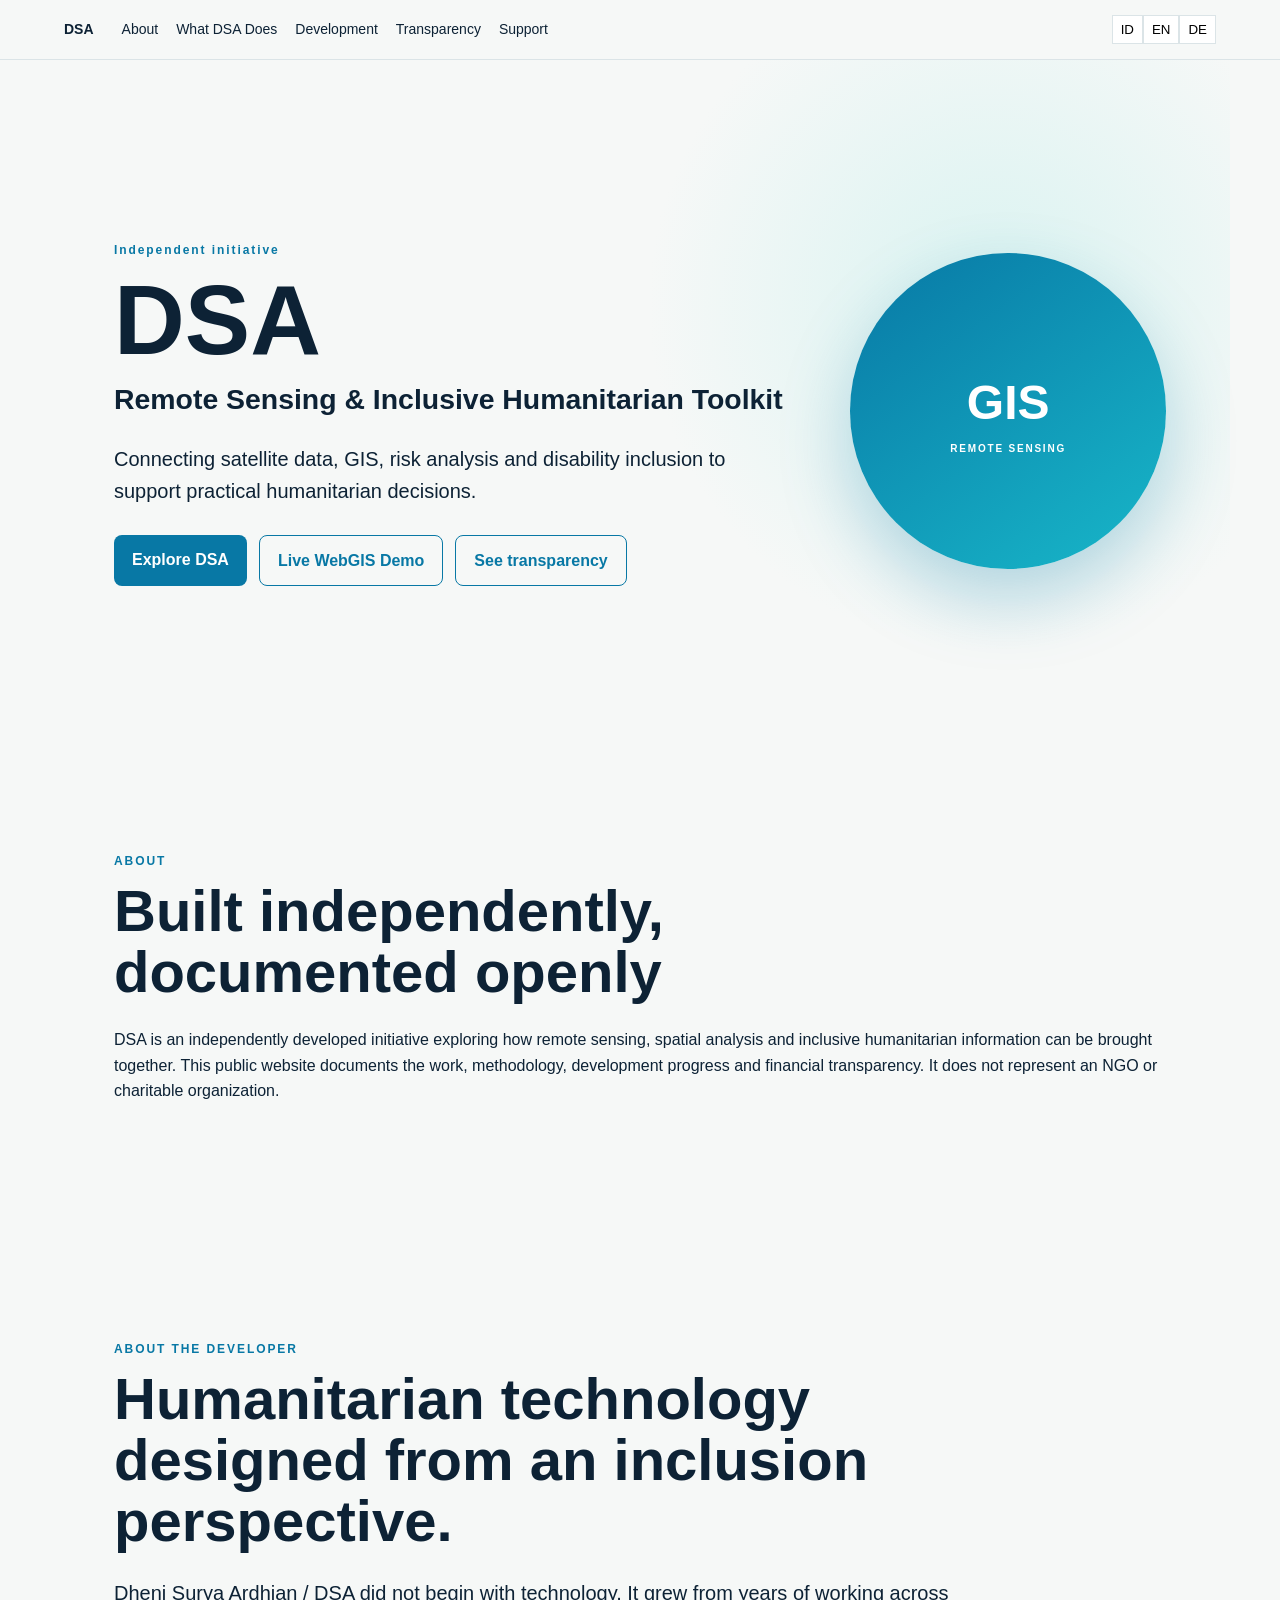
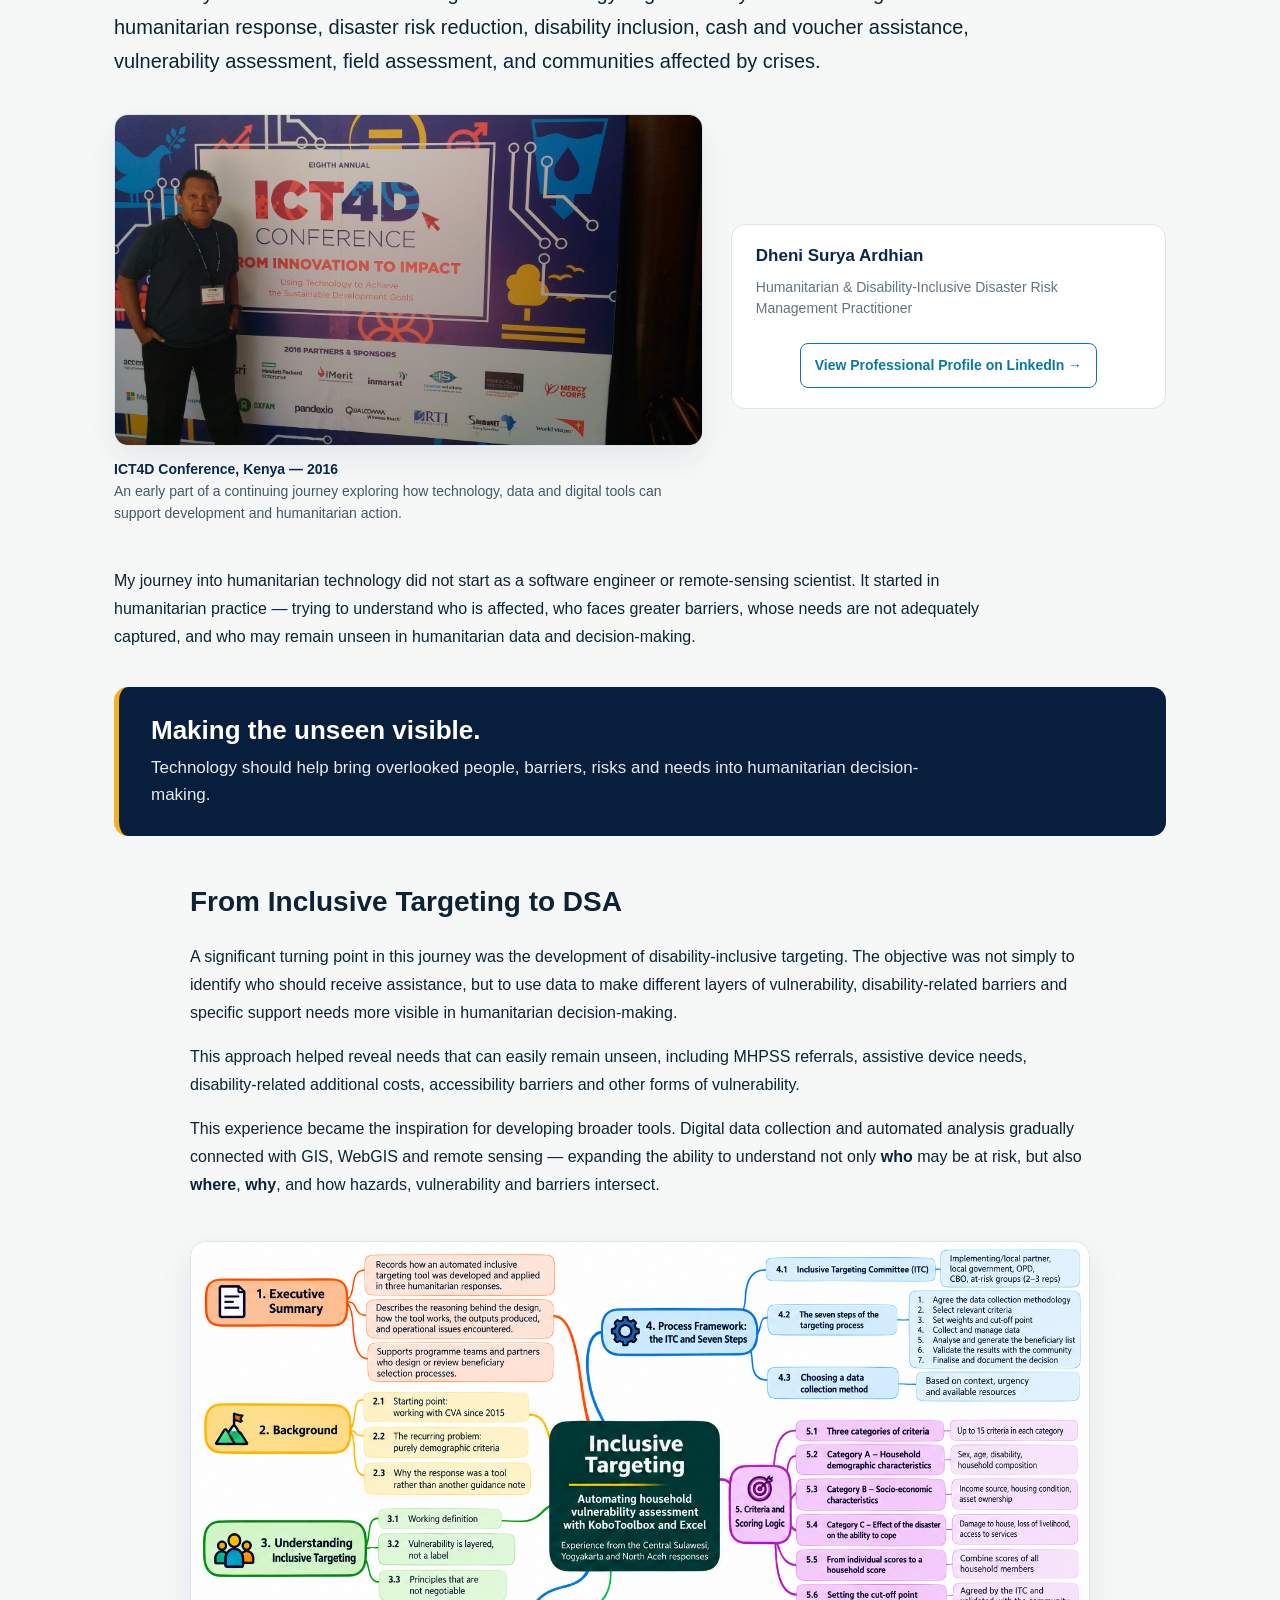
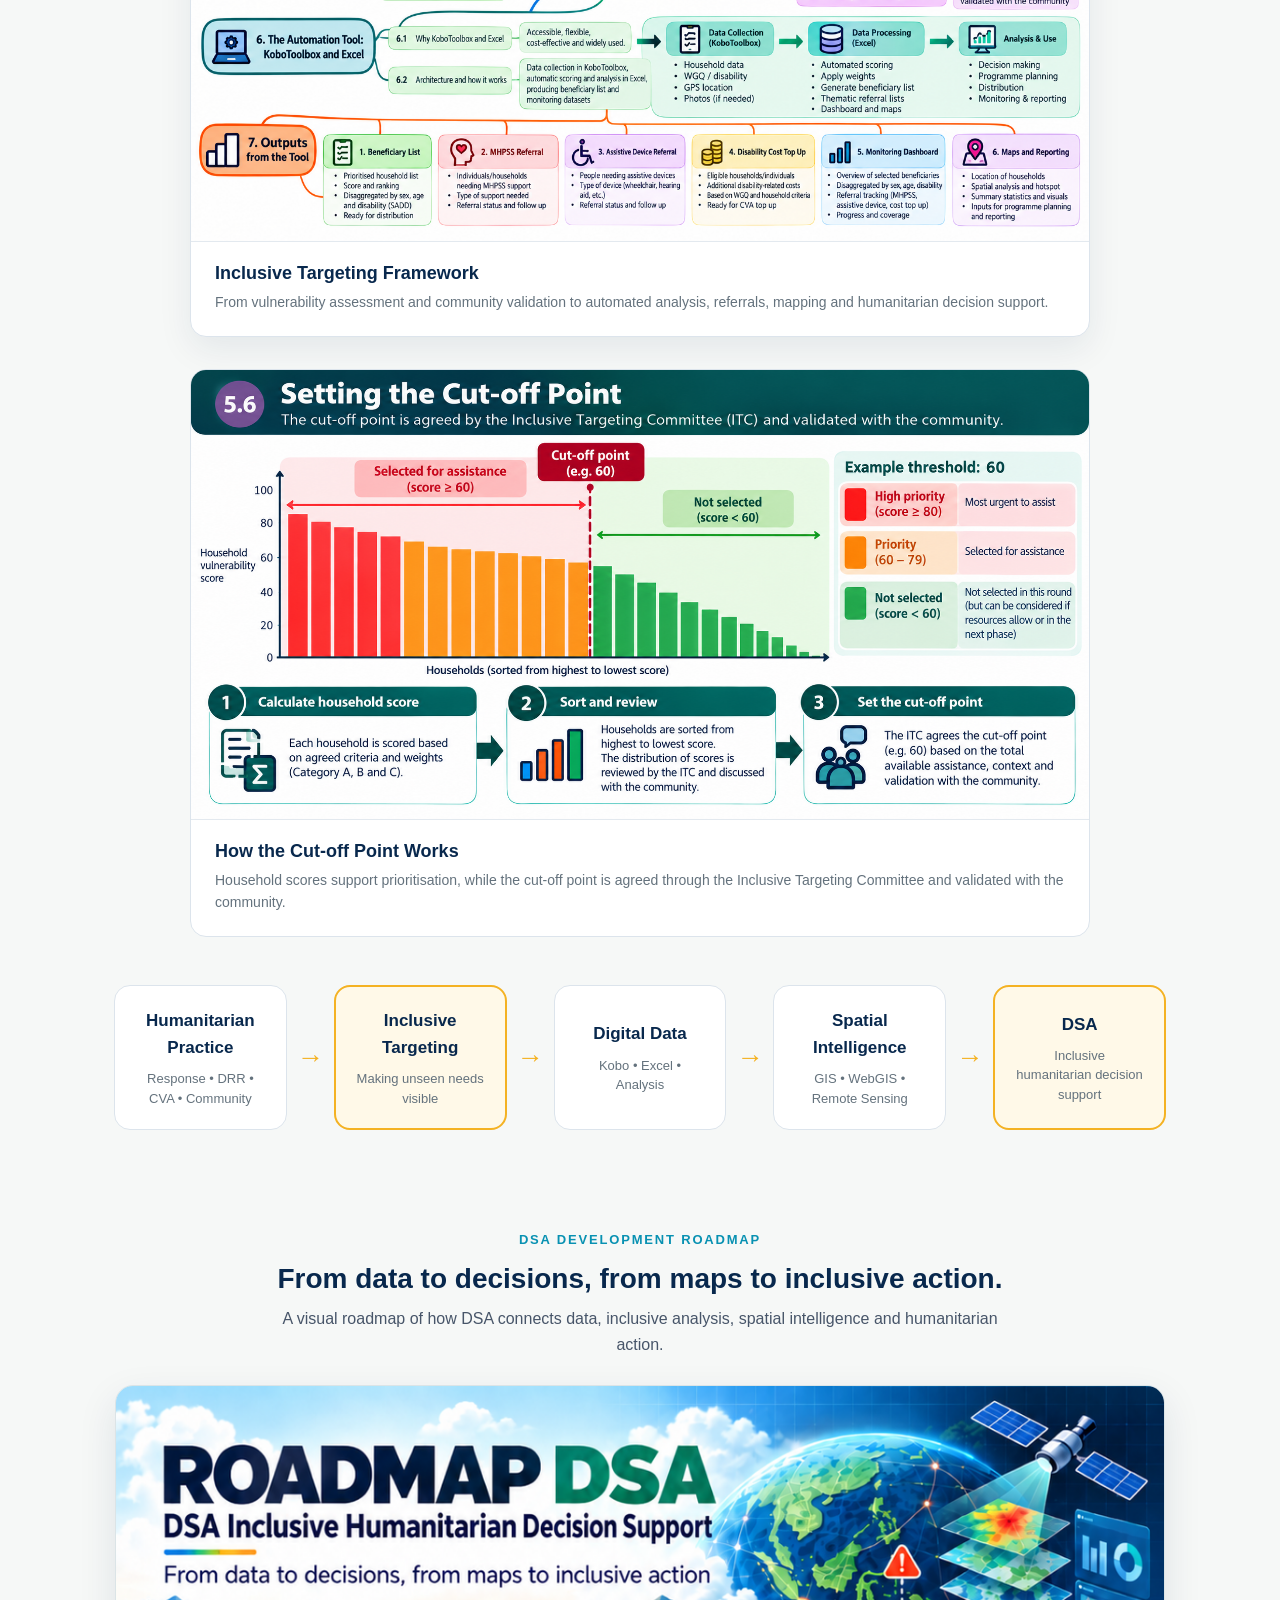
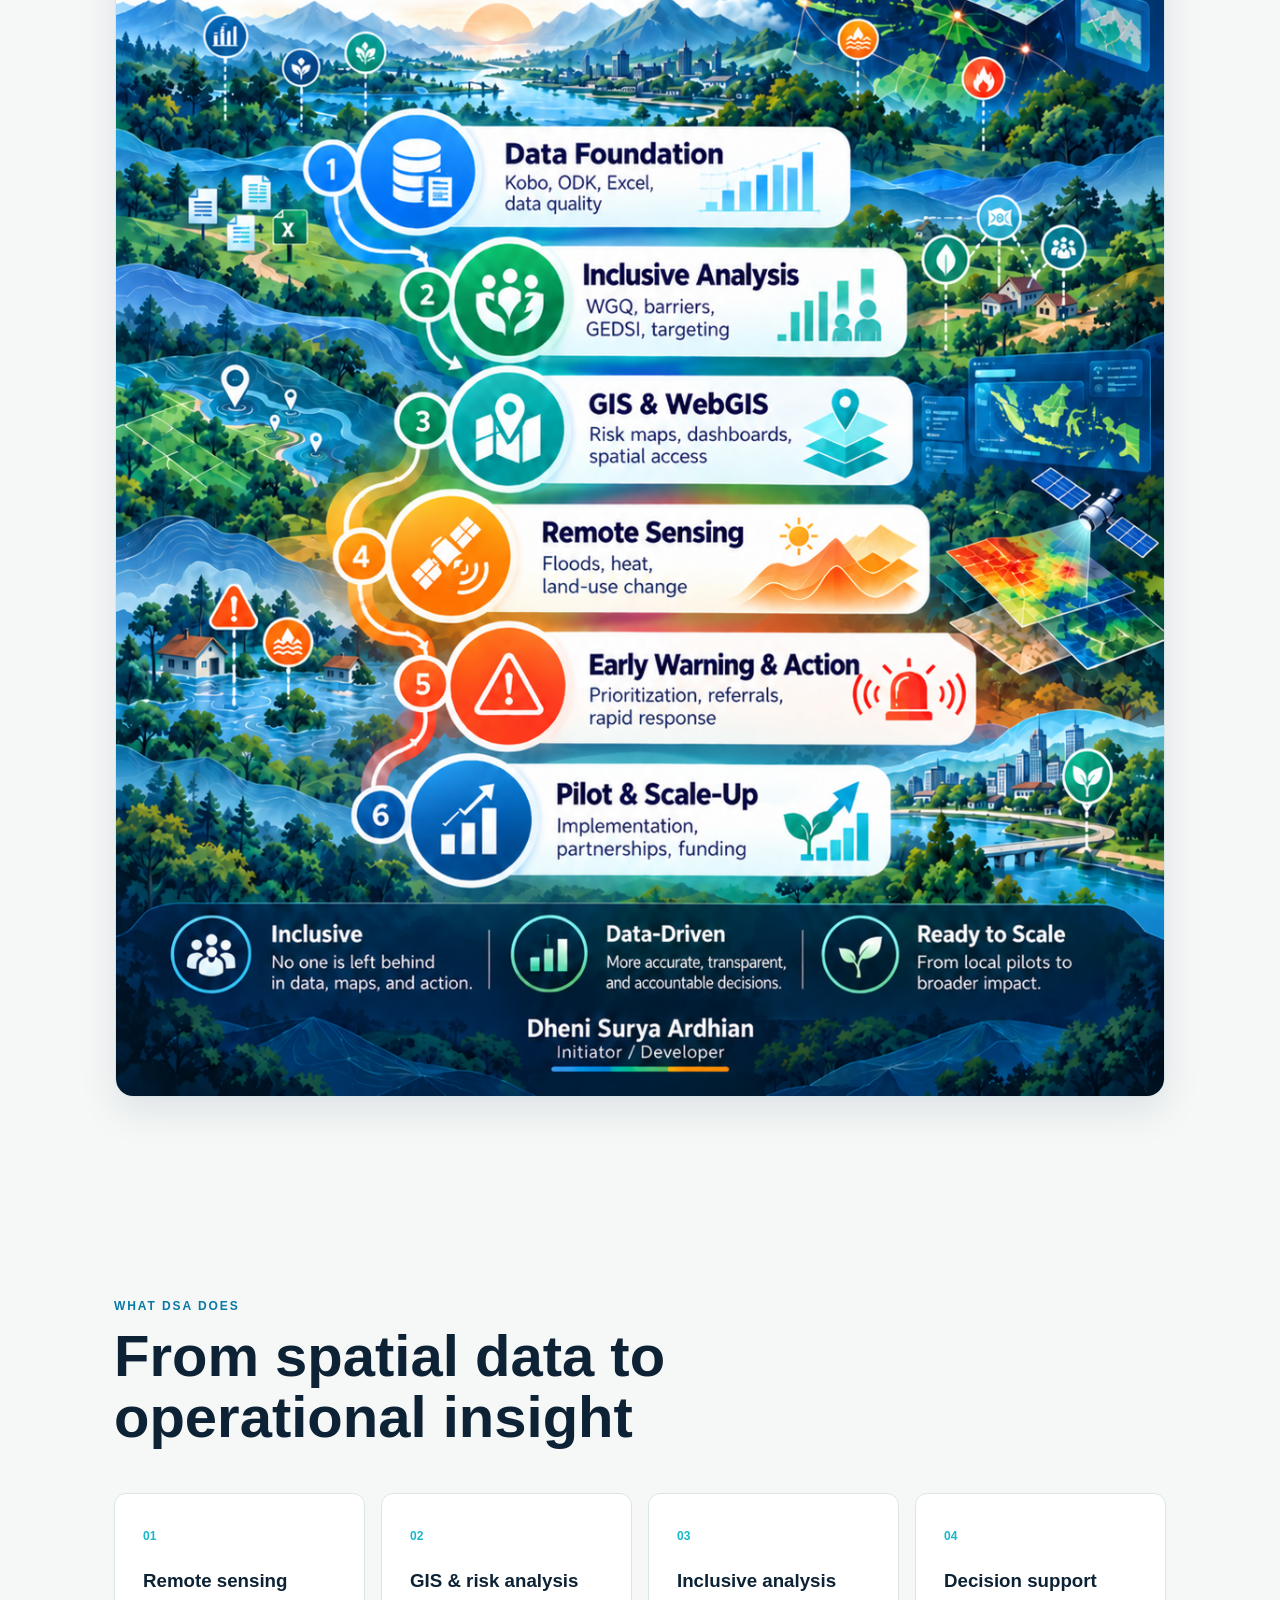
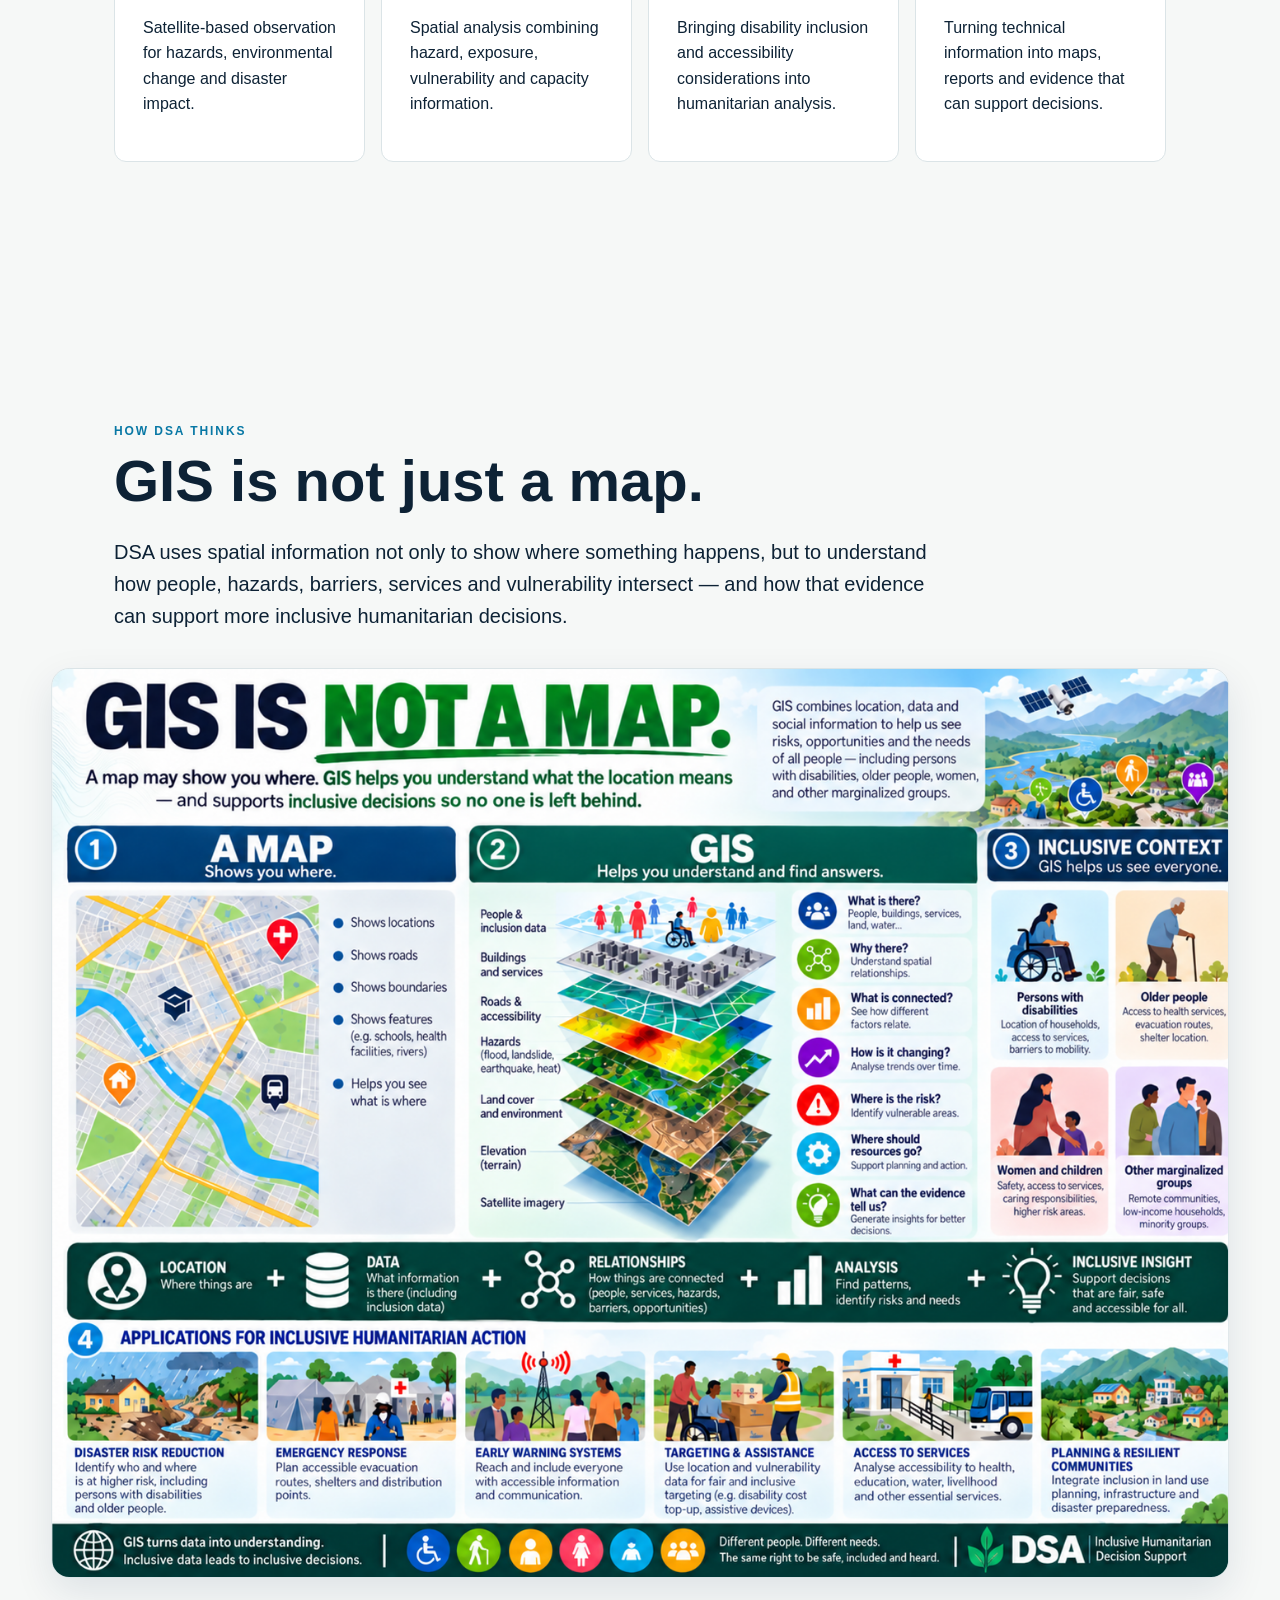
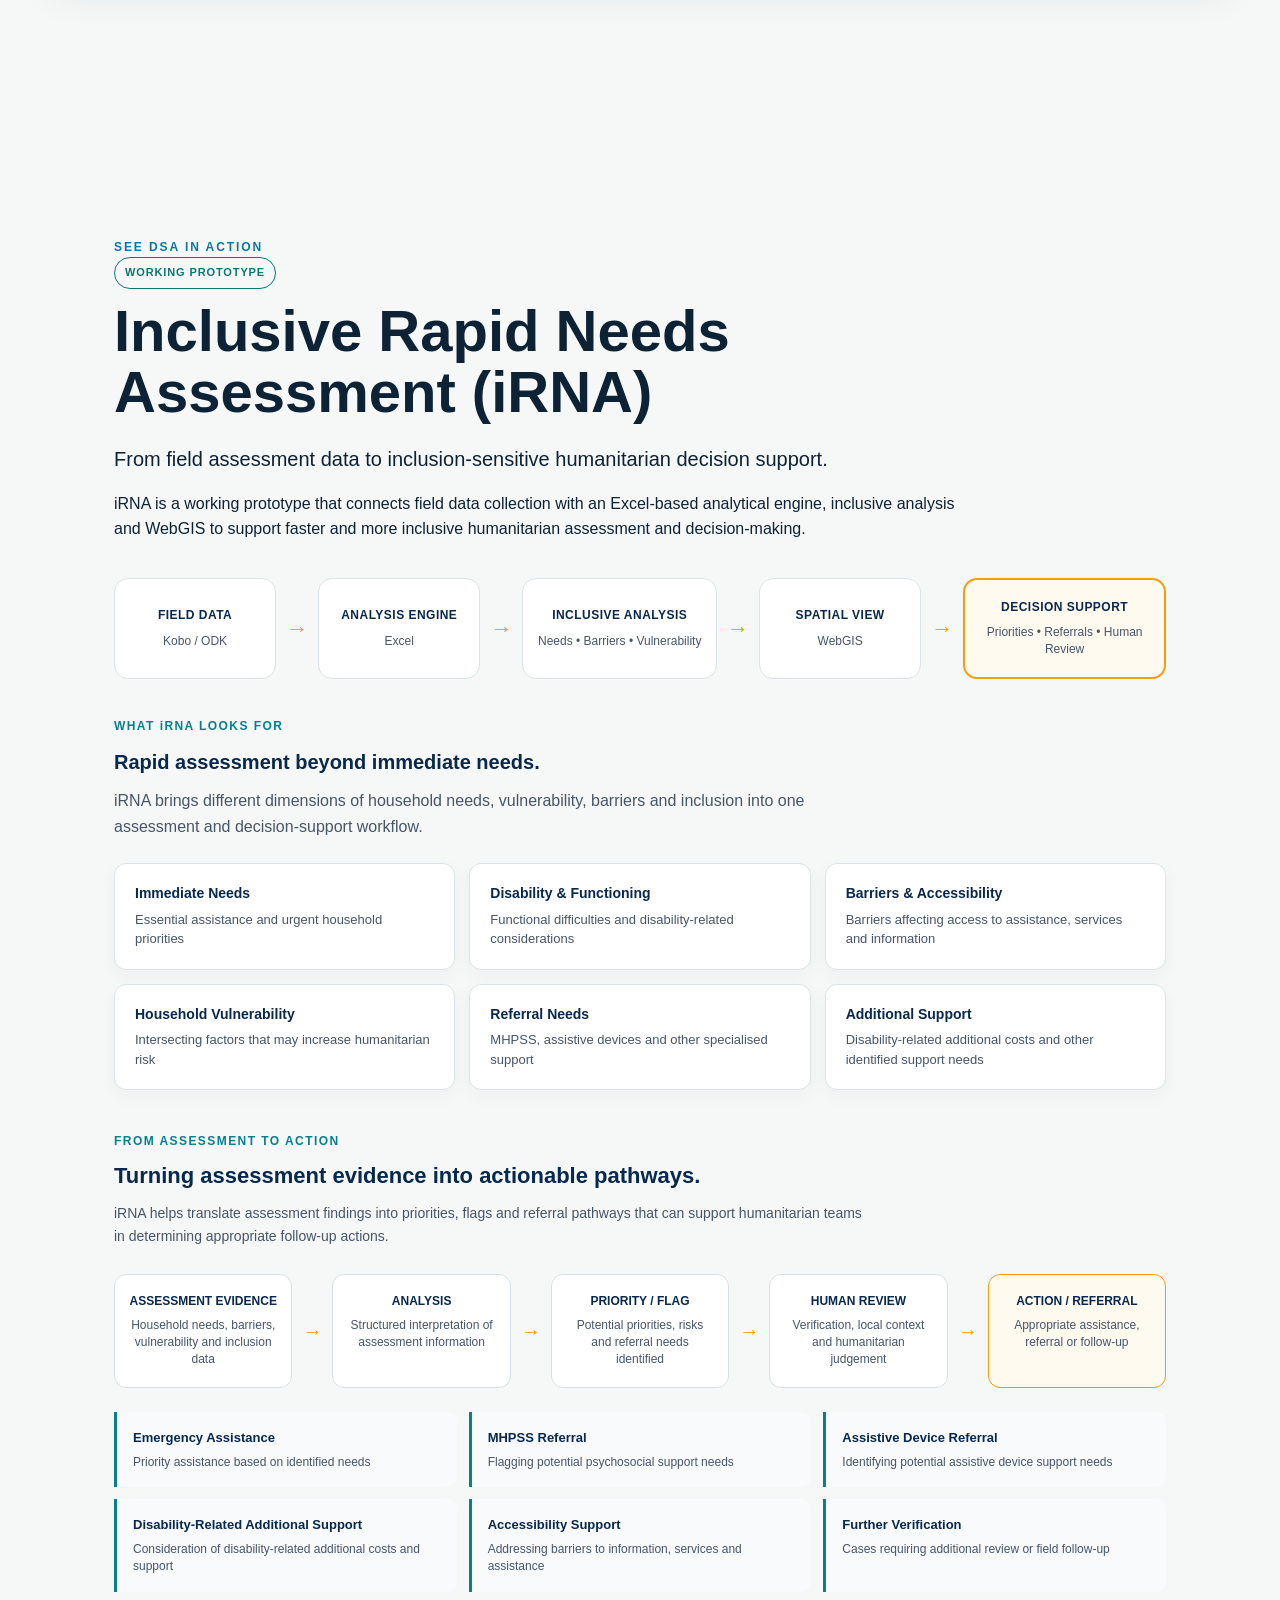
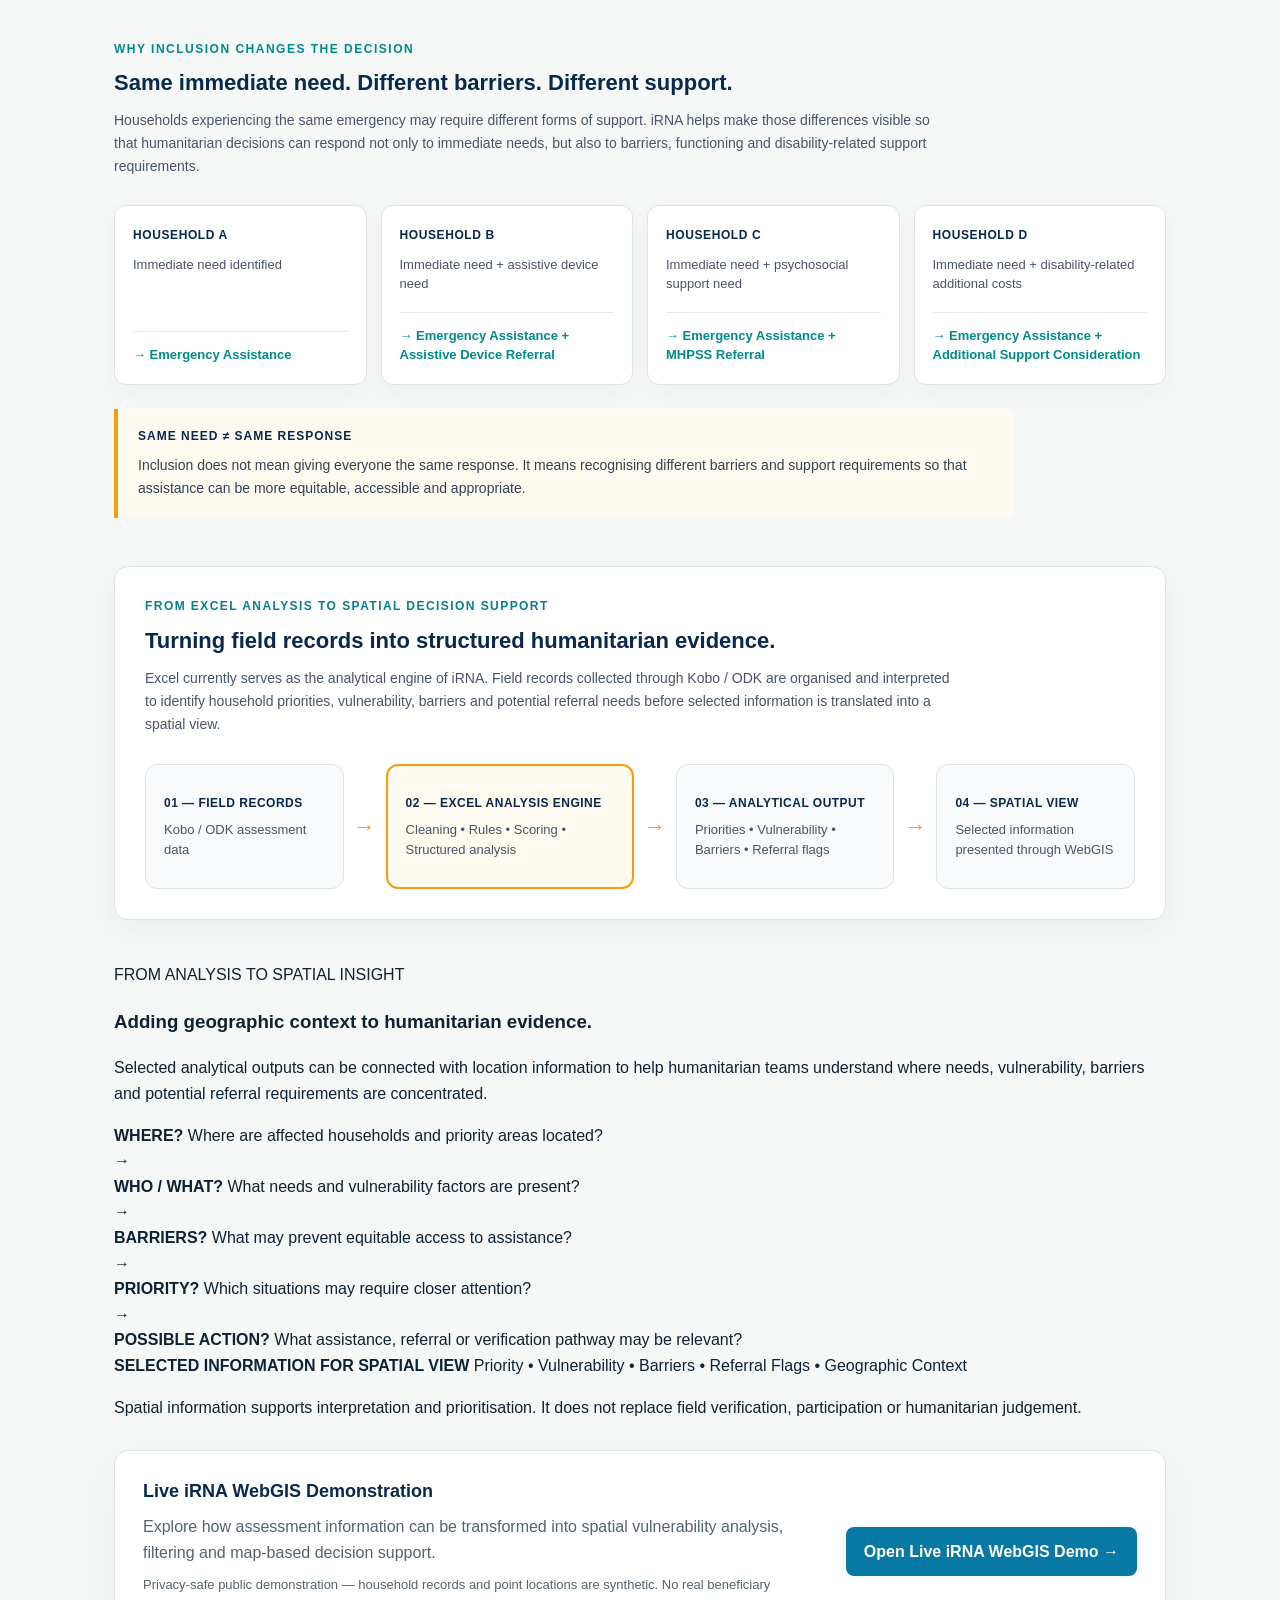
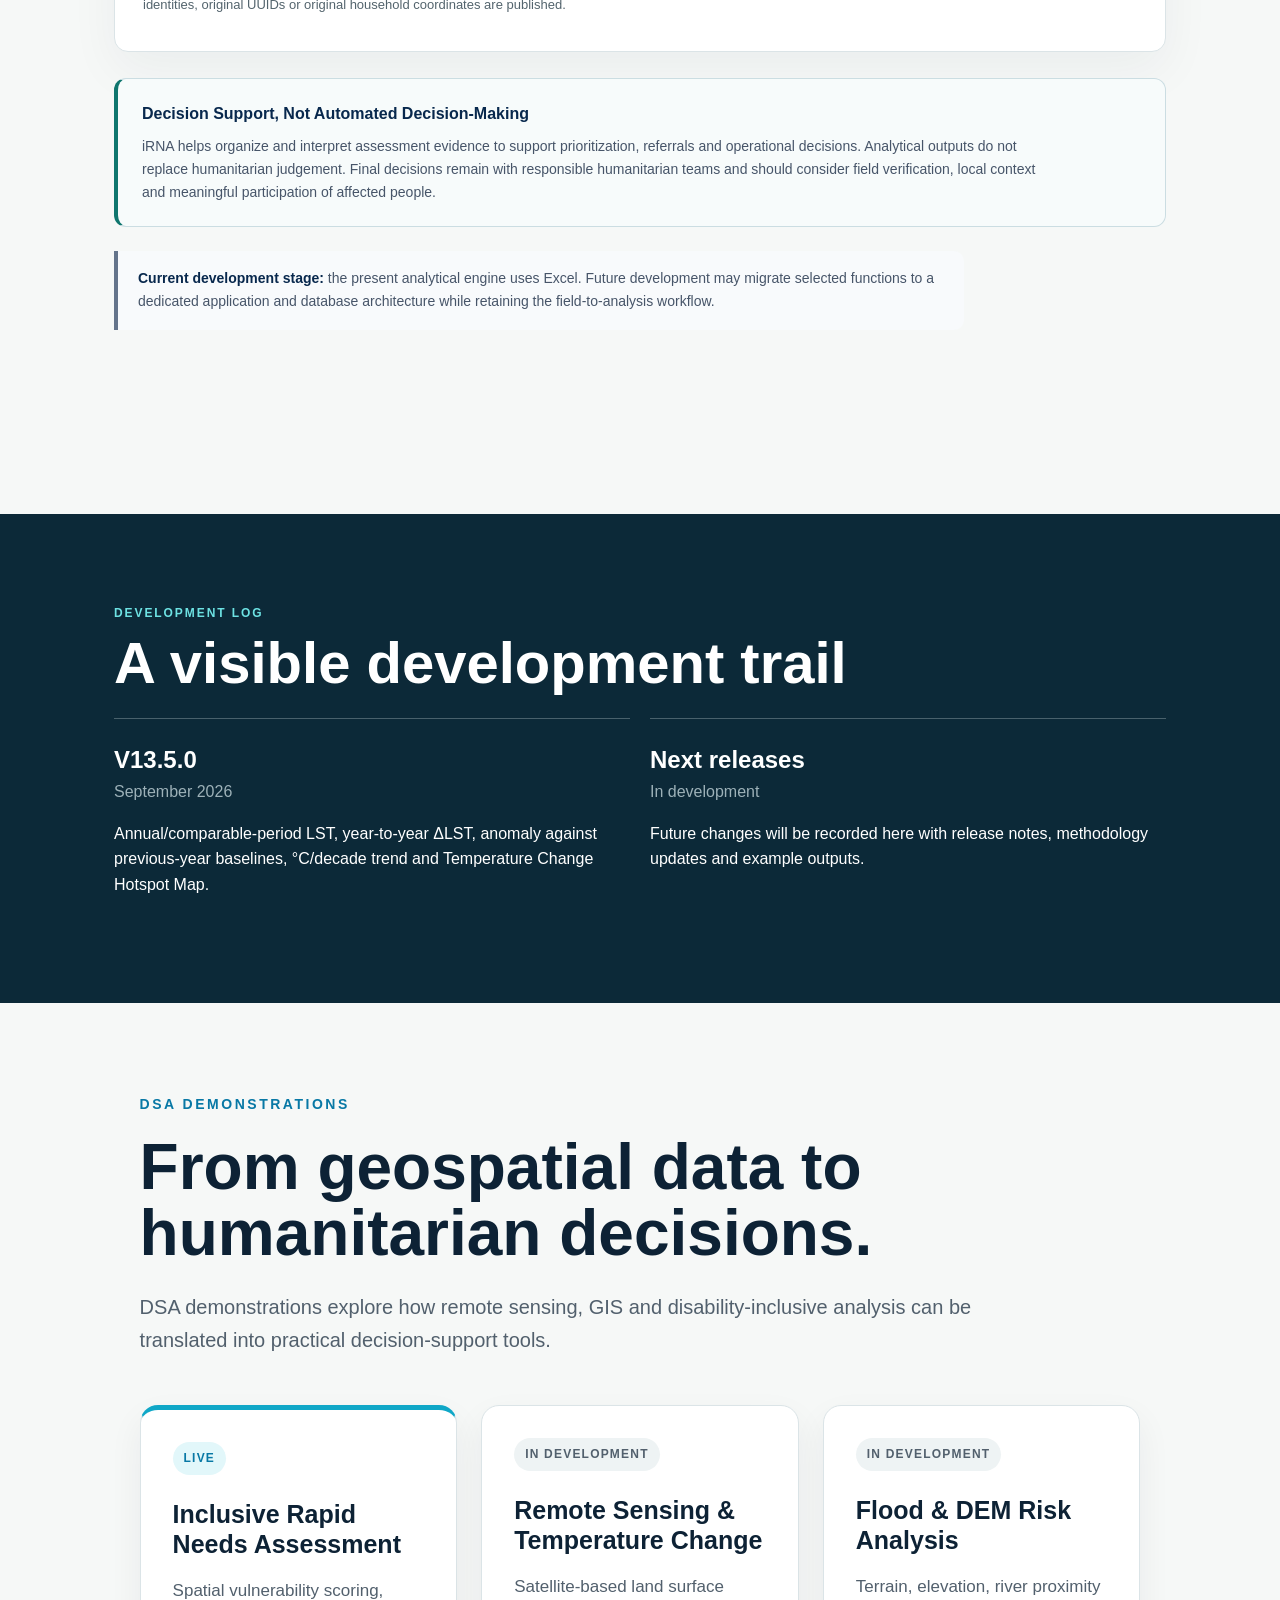
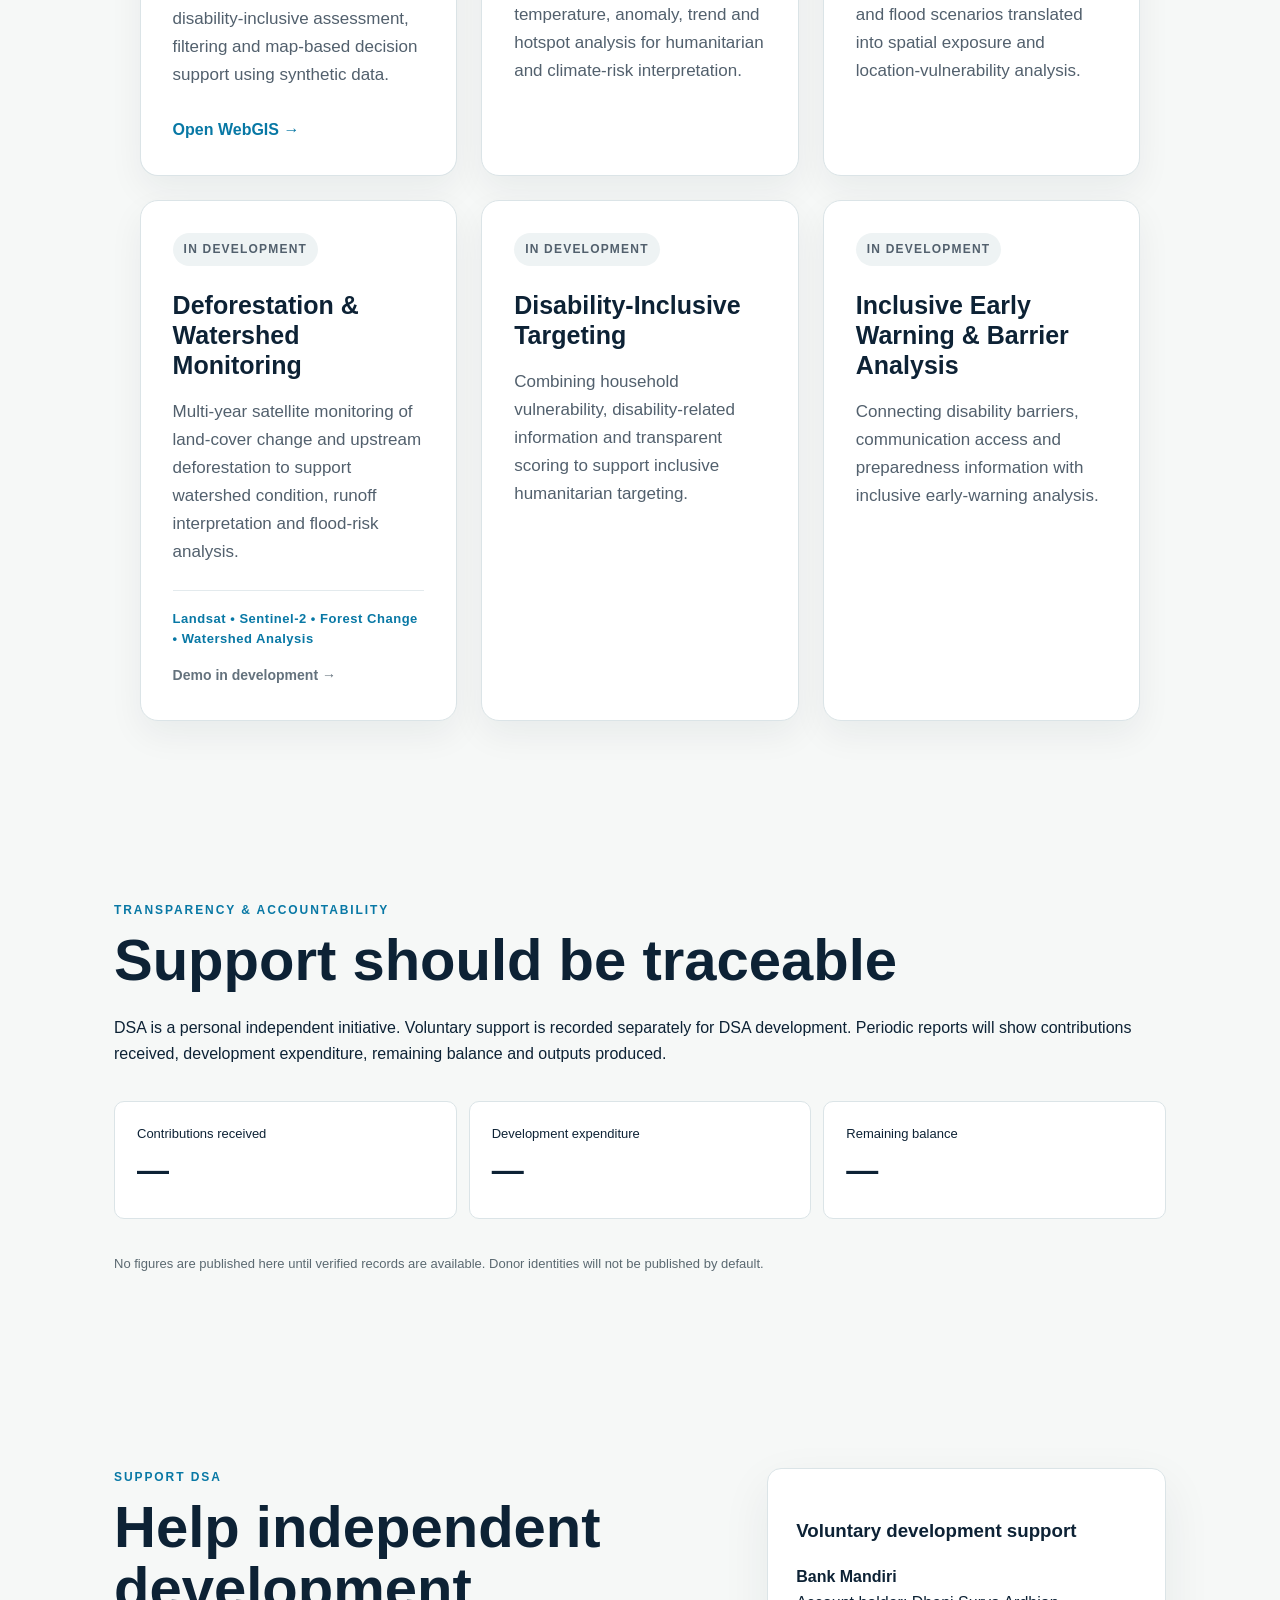
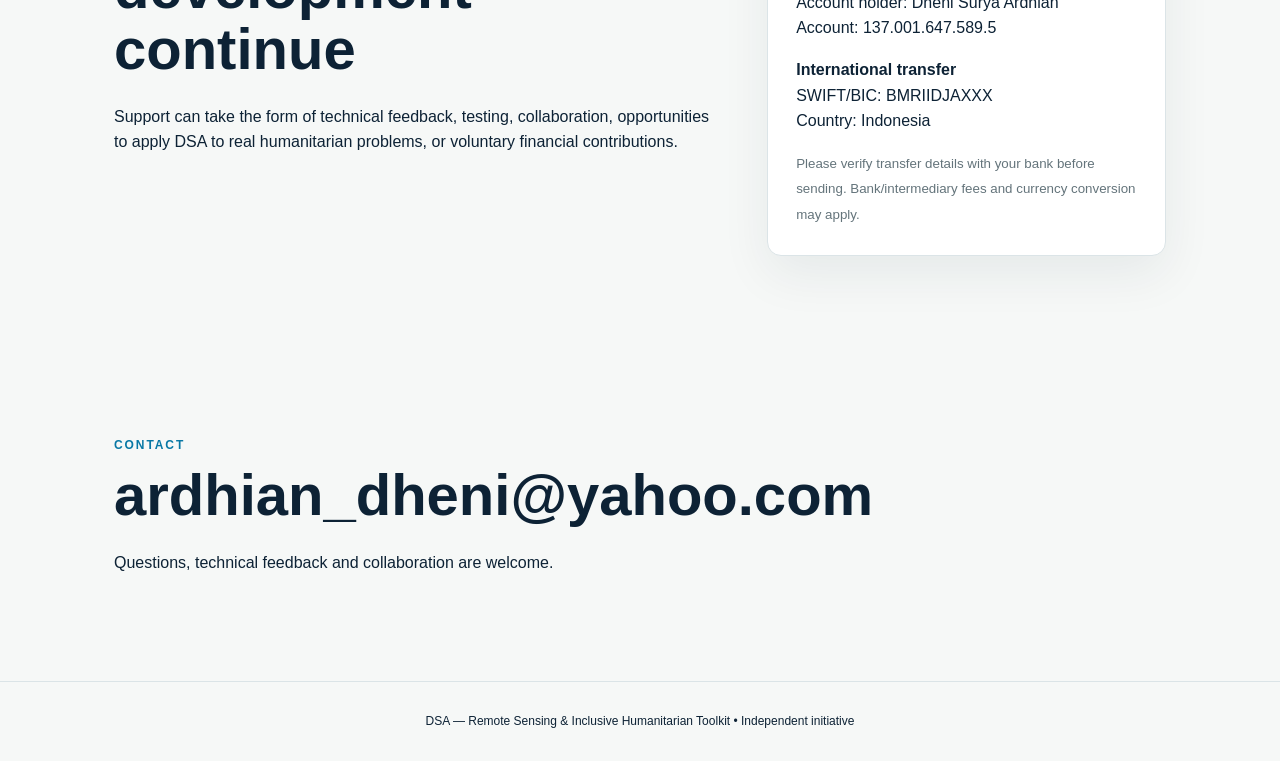
==== commit 1d6a5145: "Add iRNA analysis to spatial insight workflow" ====
--- a/index.html
+++ b/index.html
@@ -536,6 +536,73 @@
   </div>
 
 </div>
+
+<!-- =========================================================
+     iRNA — FROM ANALYSIS TO SPATIAL INSIGHT
+     ========================================================= -->
+
+<div class="irna-spatial-bridge">
+
+  <div class="irna-spatial-bridge-heading">
+    <span>FROM ANALYSIS TO SPATIAL INSIGHT</span>
+    <h3>Adding geographic context to humanitarian evidence.</h3>
+    <p>
+      Selected analytical outputs can be connected with location information
+      to help humanitarian teams understand where needs, vulnerability,
+      barriers and potential referral requirements are concentrated.
+    </p>
+  </div>
+
+  <div class="irna-spatial-question">
+
+    <div>
+      <strong>WHERE?</strong>
+      <span>Where are affected households and priority areas located?</span>
+    </div>
+
+    <div class="irna-spatial-arrow">→</div>
+
+    <div>
+      <strong>WHO / WHAT?</strong>
+      <span>What needs and vulnerability factors are present?</span>
+    </div>
+
+    <div class="irna-spatial-arrow">→</div>
+
+    <div>
+      <strong>BARRIERS?</strong>
+      <span>What may prevent equitable access to assistance?</span>
+    </div>
+
+    <div class="irna-spatial-arrow">→</div>
+
+    <div>
+      <strong>PRIORITY?</strong>
+      <span>Which situations may require closer attention?</span>
+    </div>
+
+    <div class="irna-spatial-arrow">→</div>
+
+    <div>
+      <strong>POSSIBLE ACTION?</strong>
+      <span>What assistance, referral or verification pathway may be relevant?</span>
+    </div>
+
+  </div>
+
+  <div class="irna-spatial-data">
+    <strong>SELECTED INFORMATION FOR SPATIAL VIEW</strong>
+    <span>
+      Priority • Vulnerability • Barriers • Referral Flags • Geographic Context
+    </span>
+  </div>
+
+  <p class="irna-spatial-note">
+    Spatial information supports interpretation and prioritisation.
+    It does not replace field verification, participation or humanitarian judgement.
+  </p>
+
+</div>
     
   <div class="demo-card irna-demo-card">
 
--- a/assets/style.css
+++ b/assets/style.css
@@ -1972,3 +1972,153 @@
   }
 
 }
+
+
+/* =========================================================
+   iRNA — EXCEL ANALYSIS ENGINE
+   ========================================================= */
+
+.irna-excel-engine {
+  margin: 48px 0 42px;
+  padding: 30px;
+  background: #ffffff;
+  border: 1px solid #dbe4e7;
+  border-radius: 14px;
+  box-shadow: 0 10px 28px rgba(8, 40, 77, 0.05);
+}
+
+.irna-excel-heading {
+  max-width: 820px;
+  margin-bottom: 28px;
+}
+
+.irna-excel-heading > span {
+  display: block;
+  margin-bottom: 10px;
+  color: #087f8c;
+  font-size: 12px;
+  font-weight: 800;
+  letter-spacing: 0.12em;
+}
+
+.irna-excel-heading h3 {
+  margin: 0 0 12px;
+  color: #08284d;
+  font-size: 22px;
+  line-height: 1.3;
+}
+
+.irna-excel-heading p {
+  margin: 0;
+  color: #475569;
+  font-size: 14px;
+  line-height: 1.65;
+}
+
+/* Main analytical flow */
+
+.irna-excel-flow {
+  display: grid;
+  grid-template-columns:
+    minmax(150px, 1fr) auto
+    minmax(190px, 1.25fr) auto
+    minmax(170px, 1.1fr) auto
+    minmax(160px, 1fr);
+  align-items: stretch;
+  gap: 10px;
+}
+
+.irna-excel-step {
+  display: flex;
+  flex-direction: column;
+  justify-content: center;
+  min-height: 125px;
+  padding: 20px 18px;
+  background: #f8fafc;
+  border: 1px solid #dbe4e7;
+  border-radius: 12px;
+}
+
+.irna-excel-step strong {
+  display: block;
+  margin-bottom: 9px;
+  color: #08284d;
+  font-size: 12px;
+  font-weight: 800;
+  line-height: 1.4;
+  letter-spacing: 0.04em;
+}
+
+.irna-excel-step span {
+  display: block;
+  color: #475569;
+  font-size: 13px;
+  line-height: 1.5;
+}
+
+/* Highlight Excel as the current analytical engine */
+
+.irna-excel-step.highlight {
+  border: 2px solid #f59e0b;
+  background: #fffaf0;
+}
+
+.irna-excel-step.highlight strong {
+  color: #08284d;
+}
+
+.irna-excel-arrow {
+  display: flex;
+  align-items: center;
+  justify-content: center;
+  color: #f59e0b;
+  font-size: 22px;
+  font-weight: 700;
+}
+
+/* Tablet */
+
+@media (max-width: 900px) {
+
+  .irna-excel-engine {
+    padding: 26px;
+  }
+
+  .irna-excel-flow {
+    display: flex;
+    flex-direction: column;
+    gap: 0;
+  }
+
+  .irna-excel-arrow {
+    height: 32px;
+    transform: rotate(90deg);
+  }
+
+  .irna-excel-step {
+    width: 100%;
+    min-height: auto;
+  }
+}
+
+/* Mobile */
+
+@media (max-width: 600px) {
+
+  .irna-excel-engine {
+    margin: 38px 0 34px;
+    padding: 22px 18px;
+  }
+
+  .irna-excel-heading {
+    margin-bottom: 22px;
+  }
+
+  .irna-excel-heading h3 {
+    font-size: 20px;
+  }
+
+  .irna-excel-step {
+    padding: 18px 16px;
+  }
+}
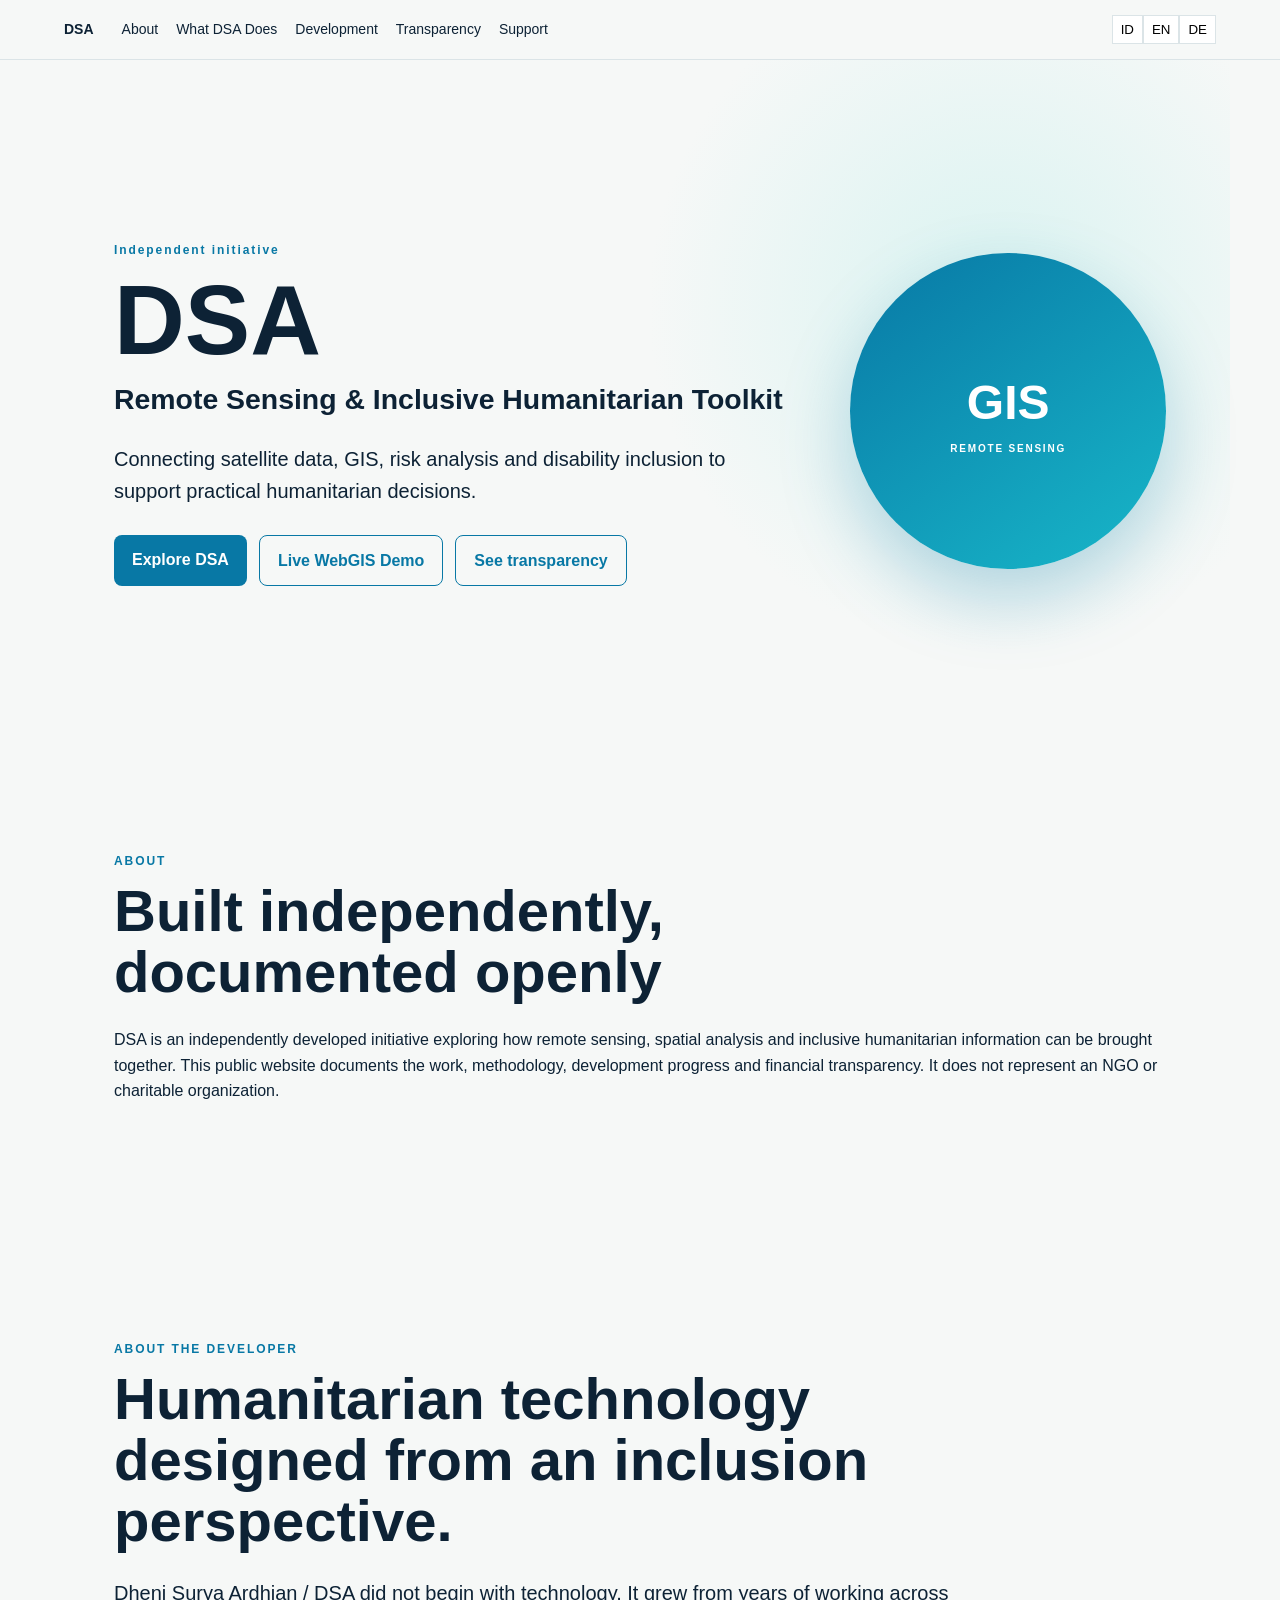
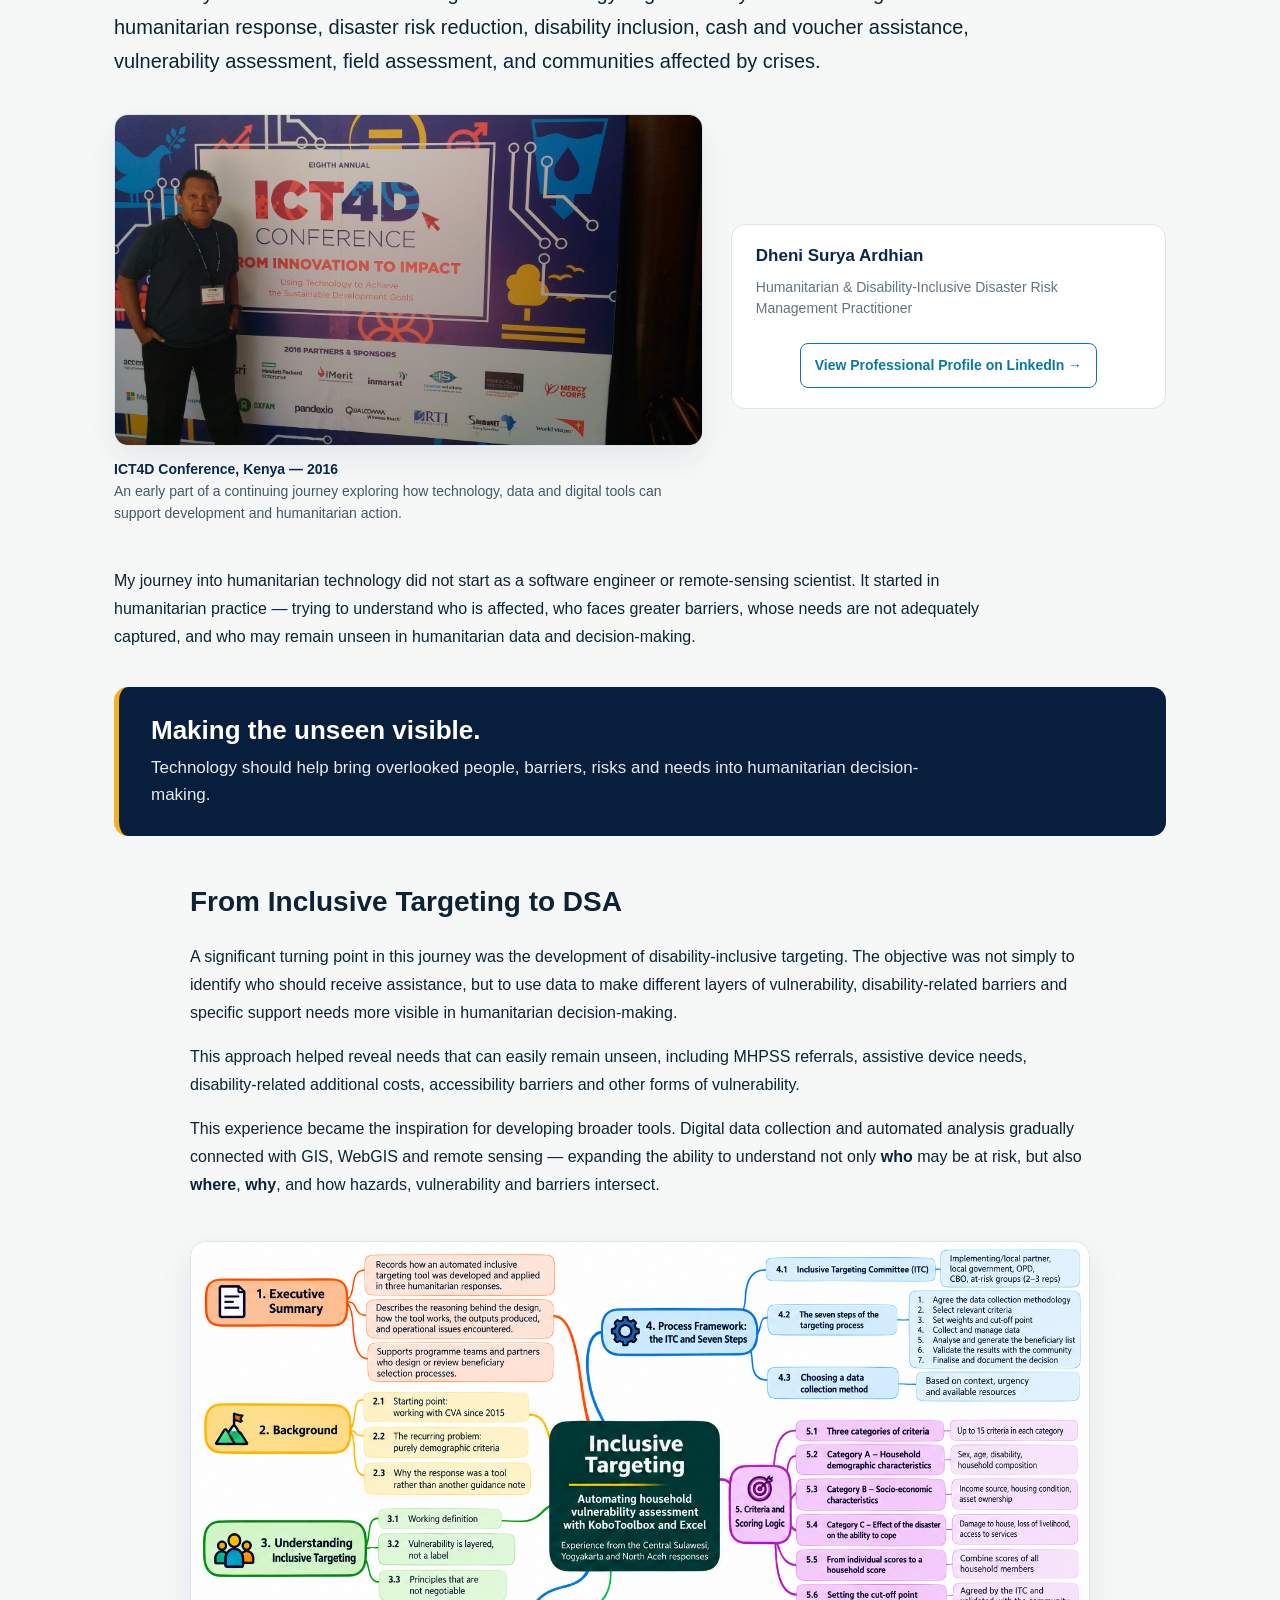
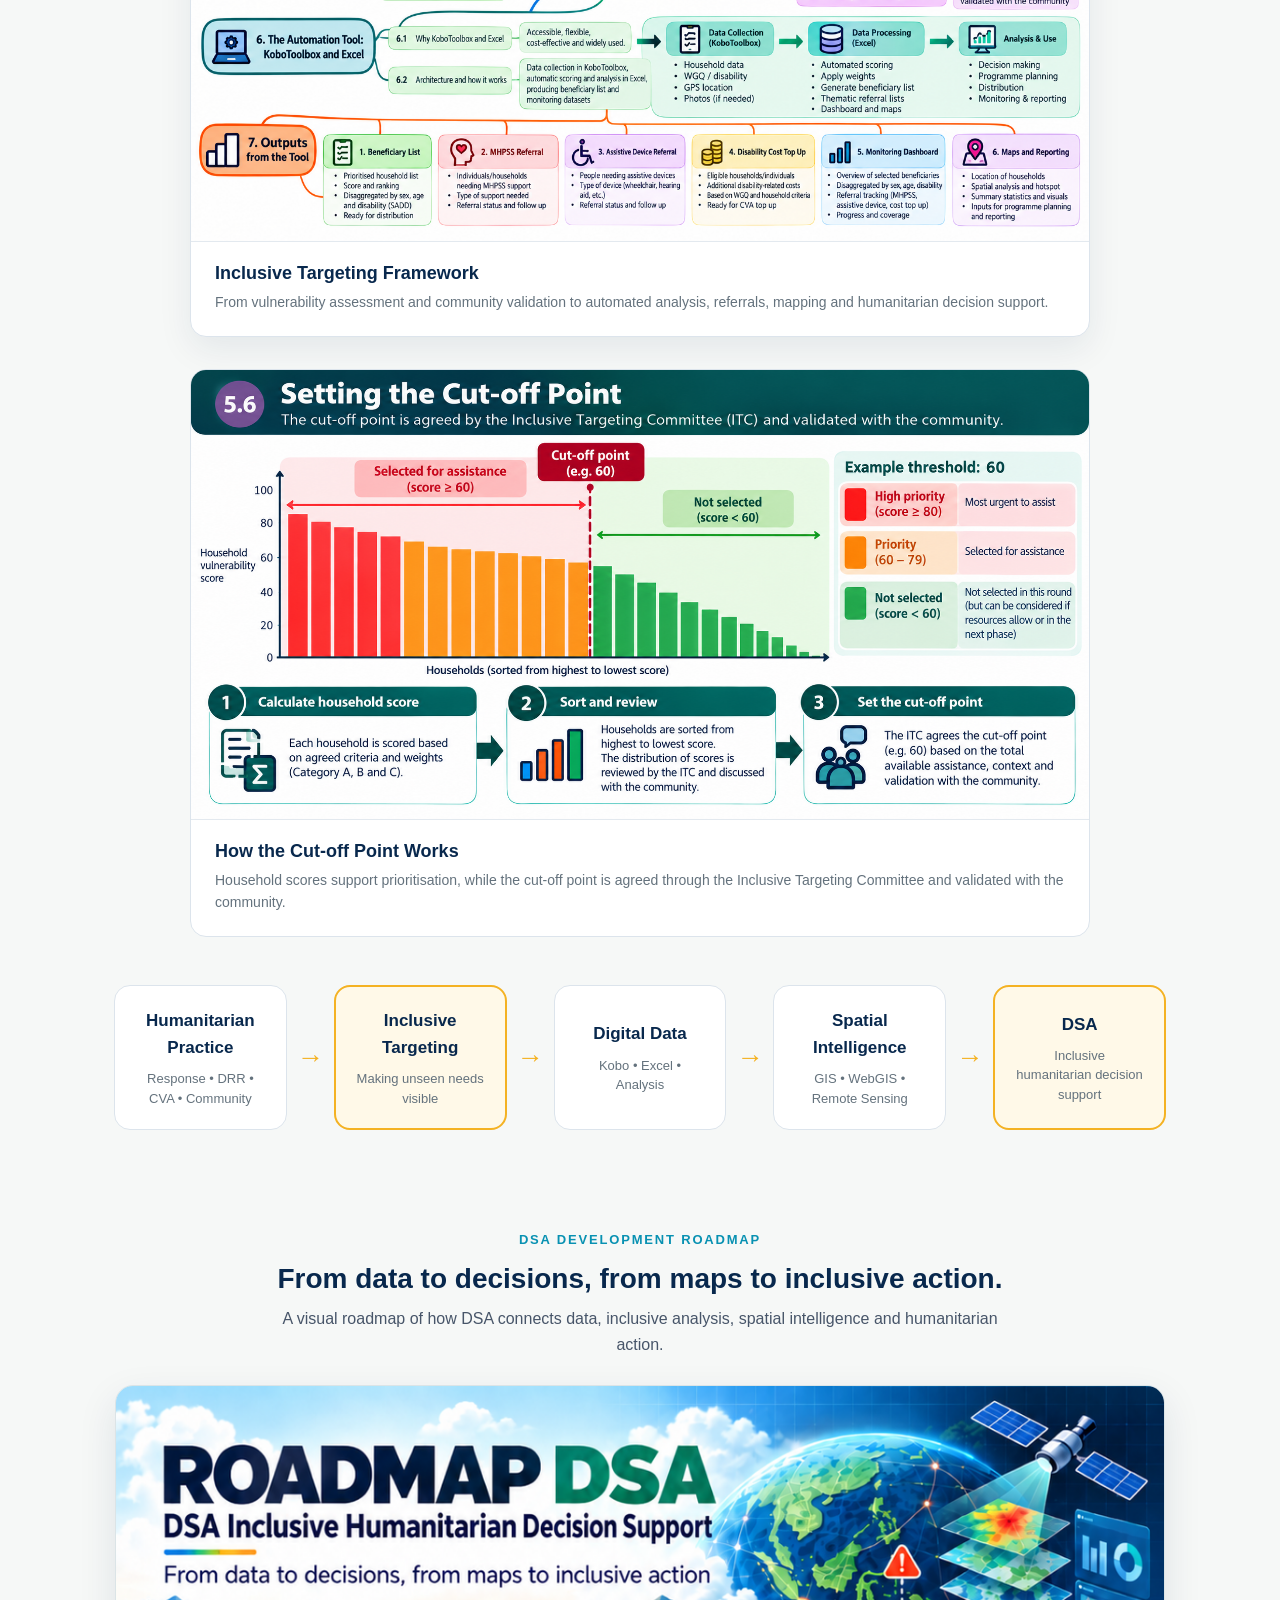
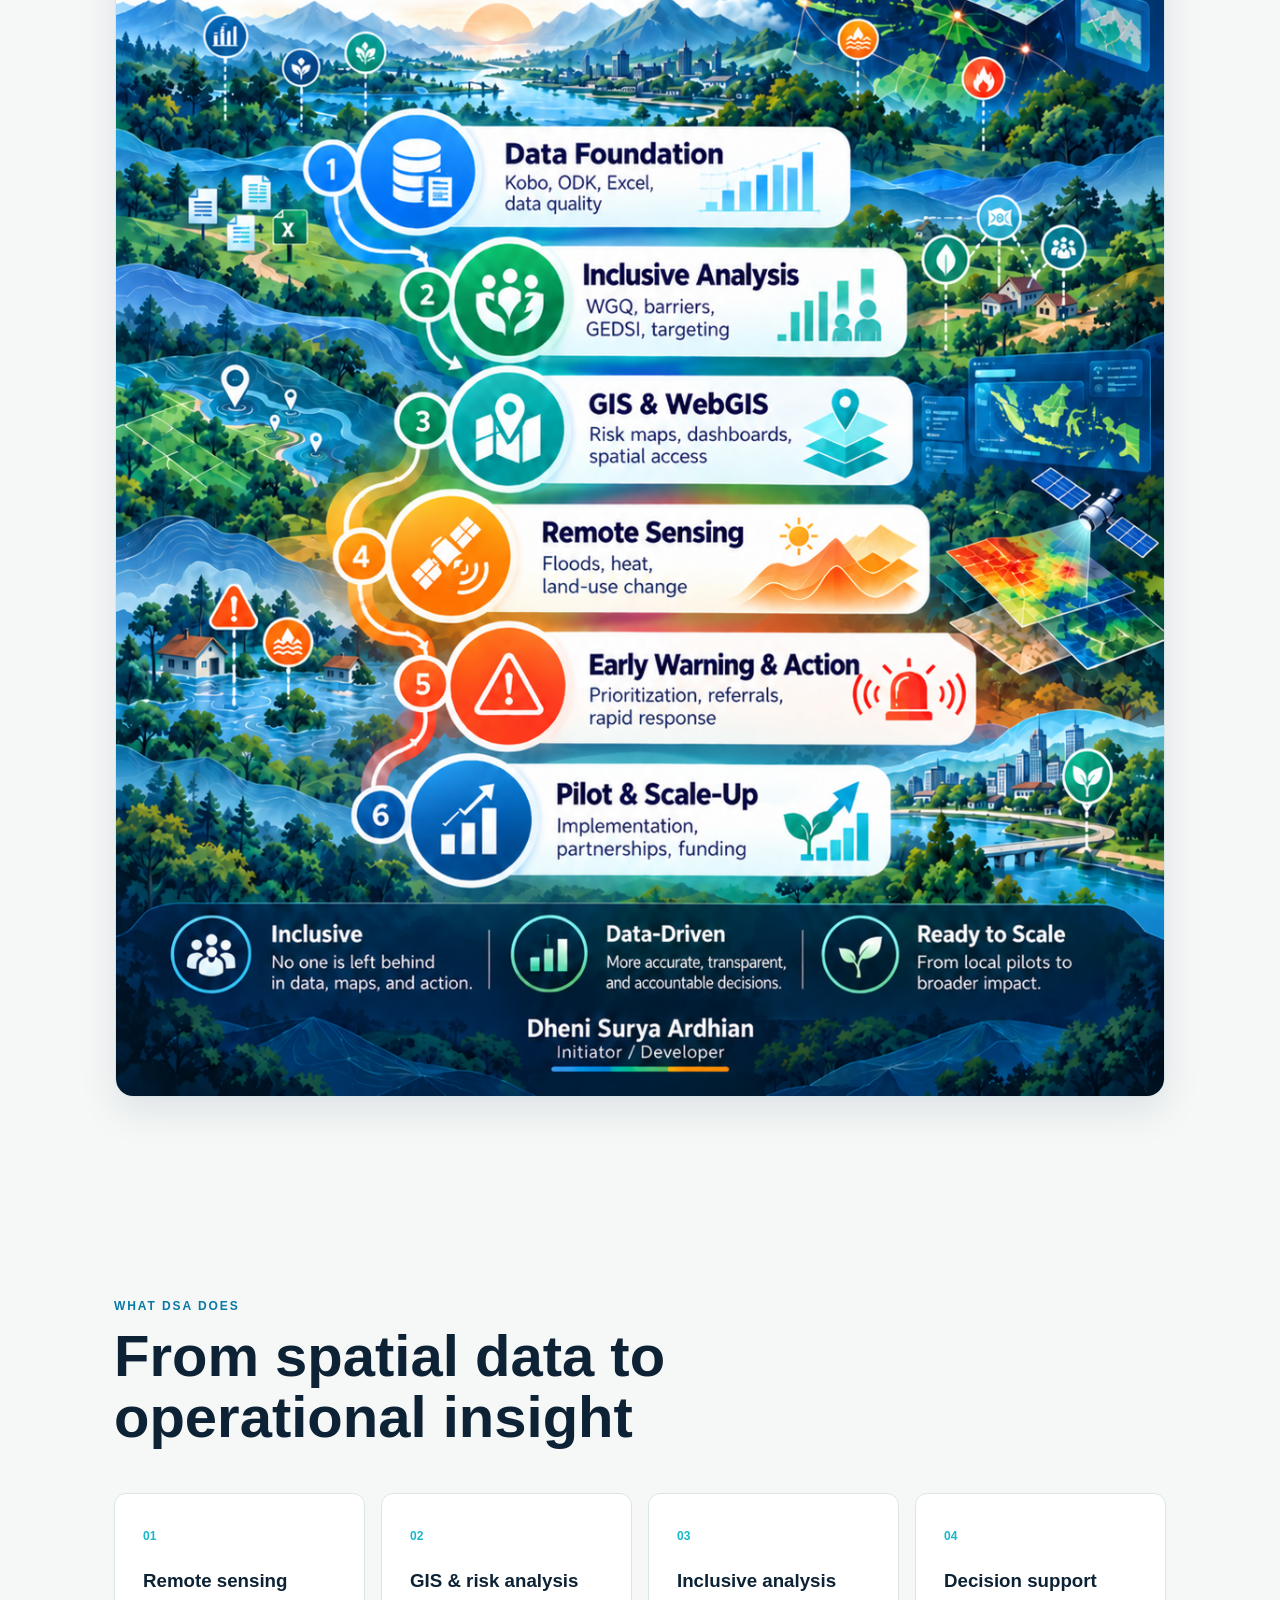
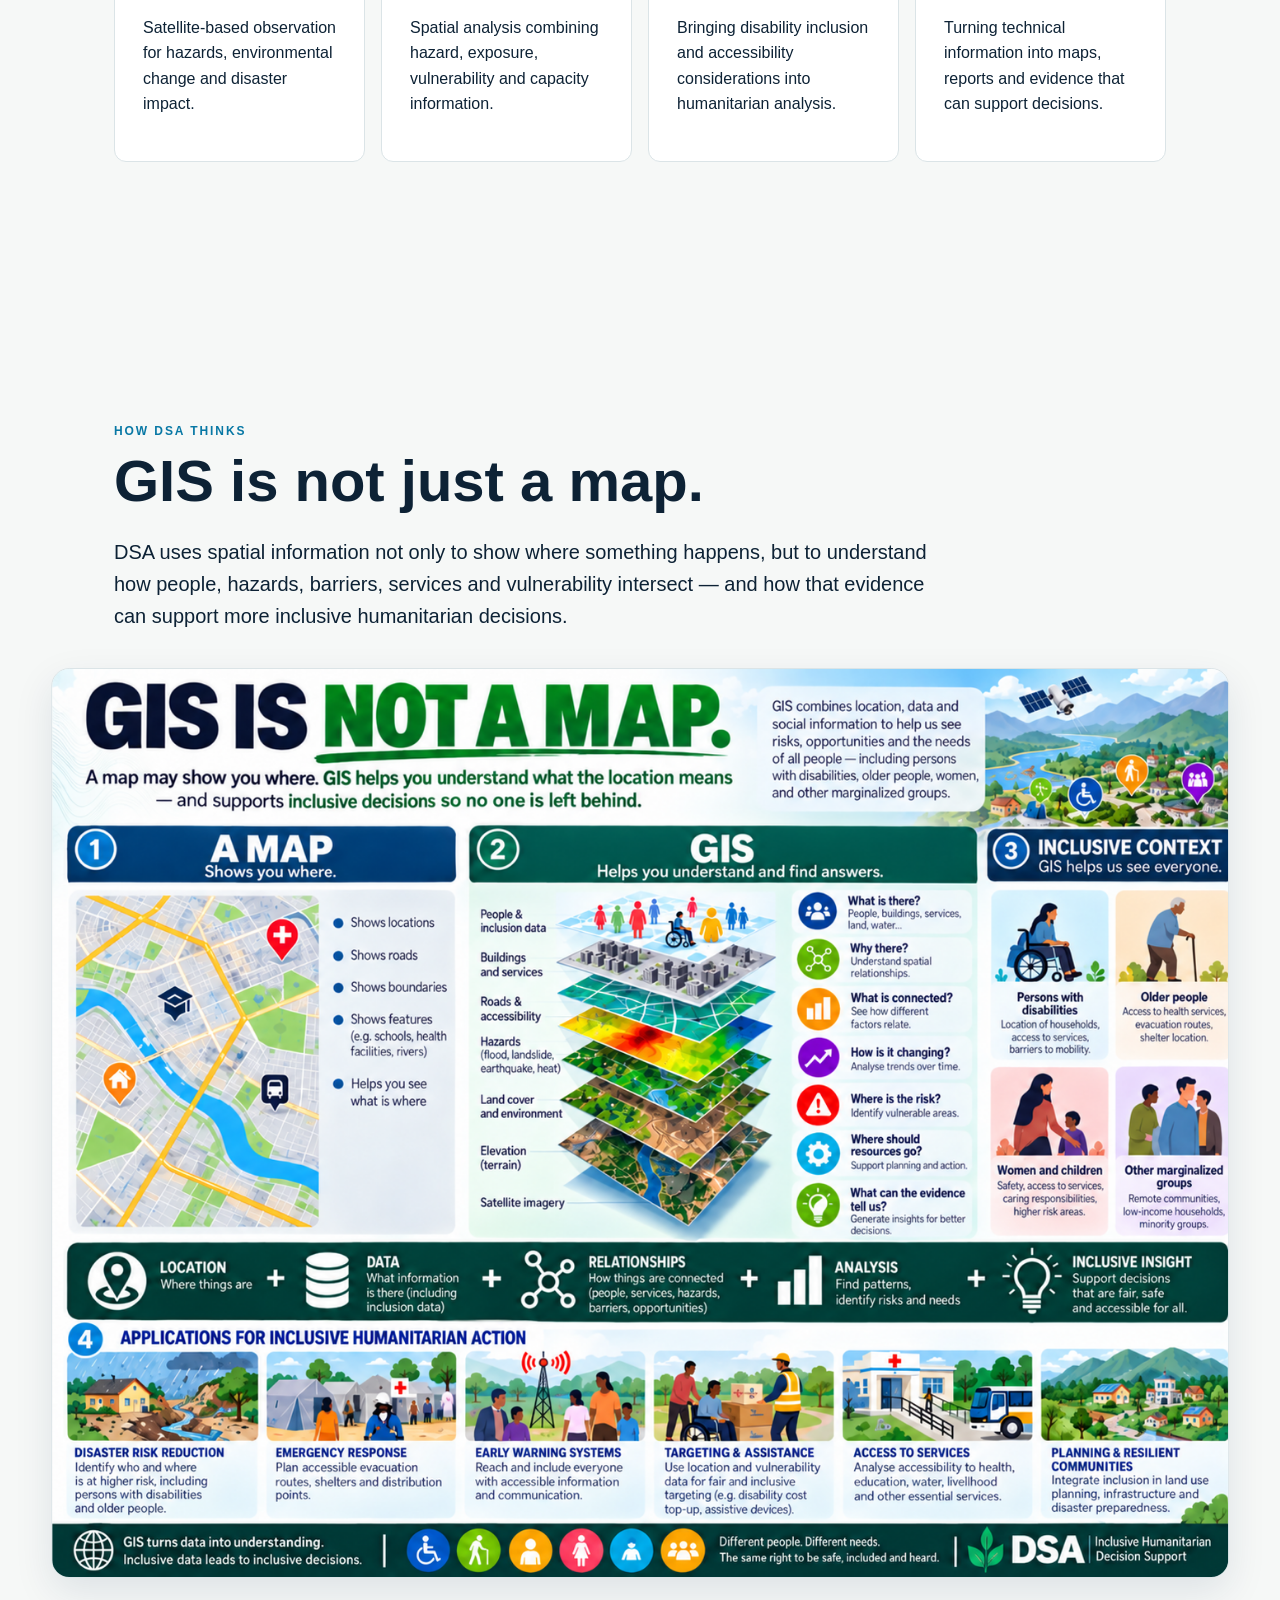
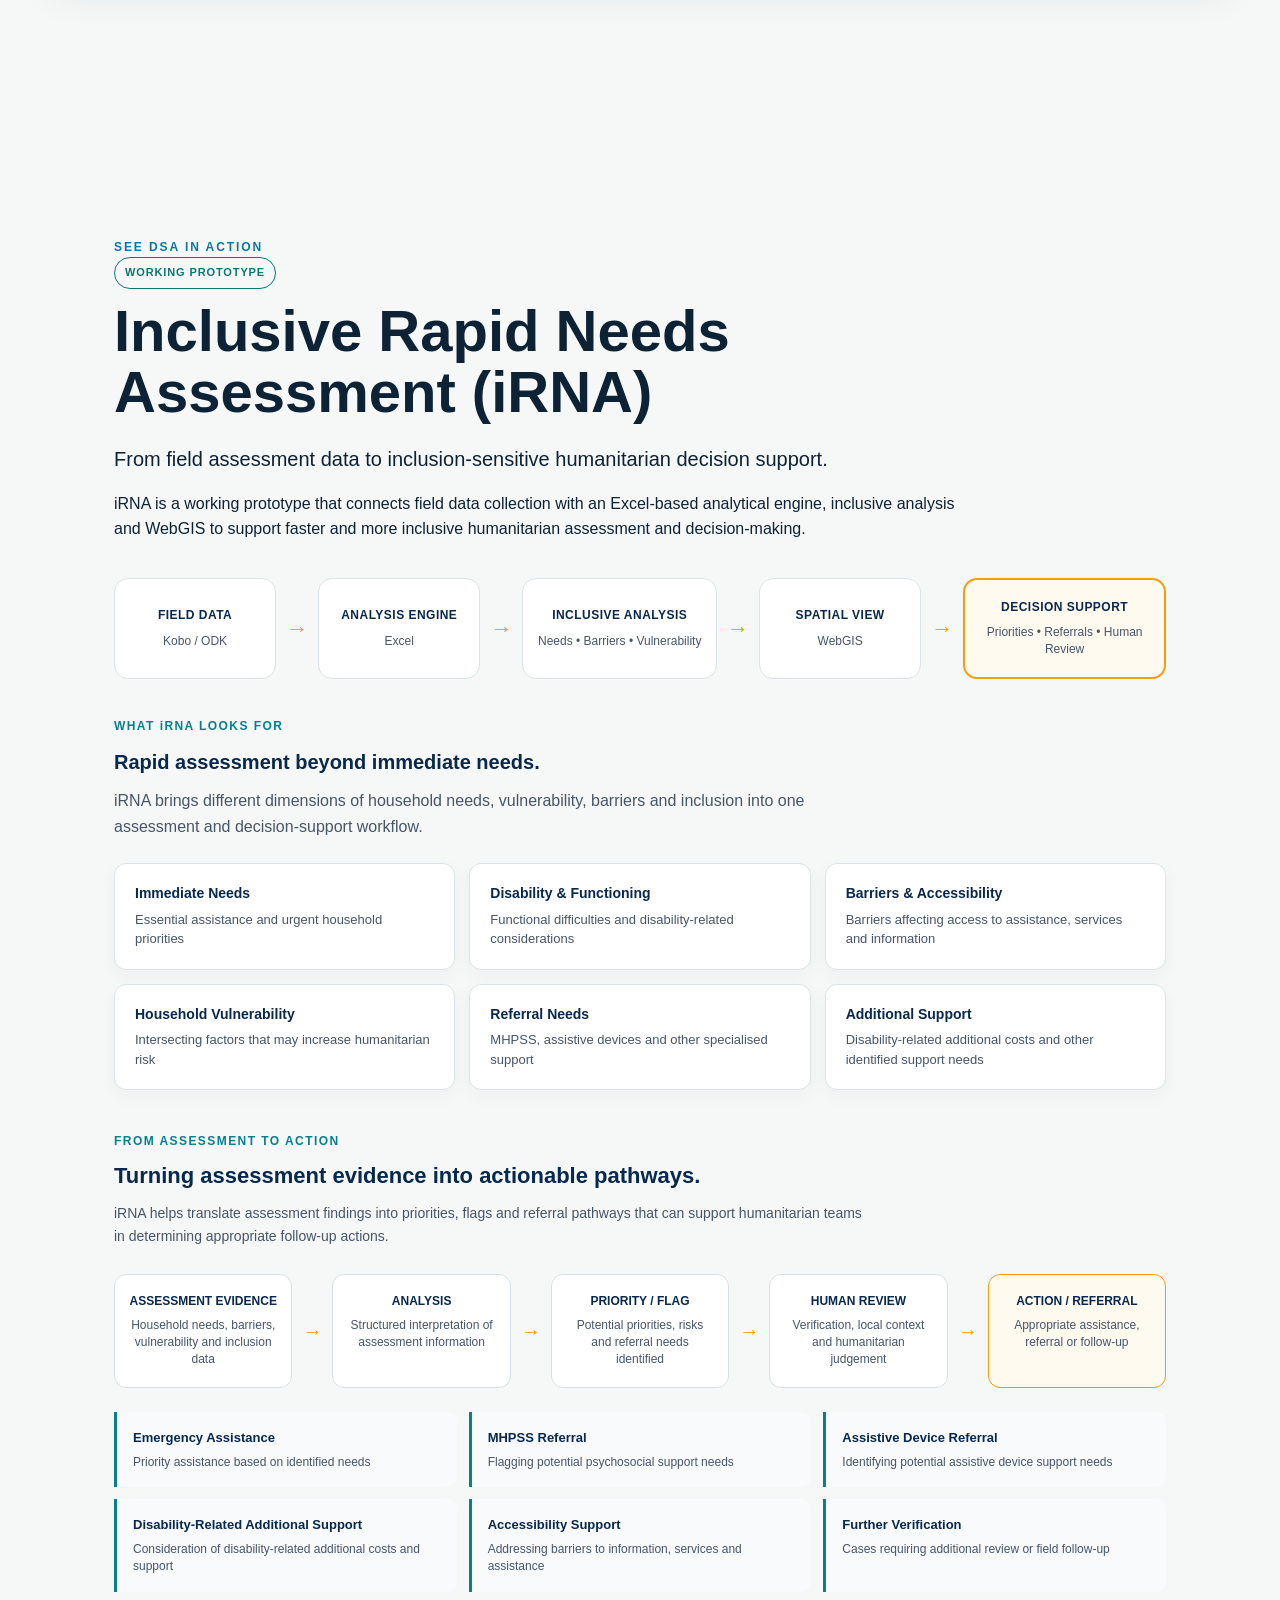
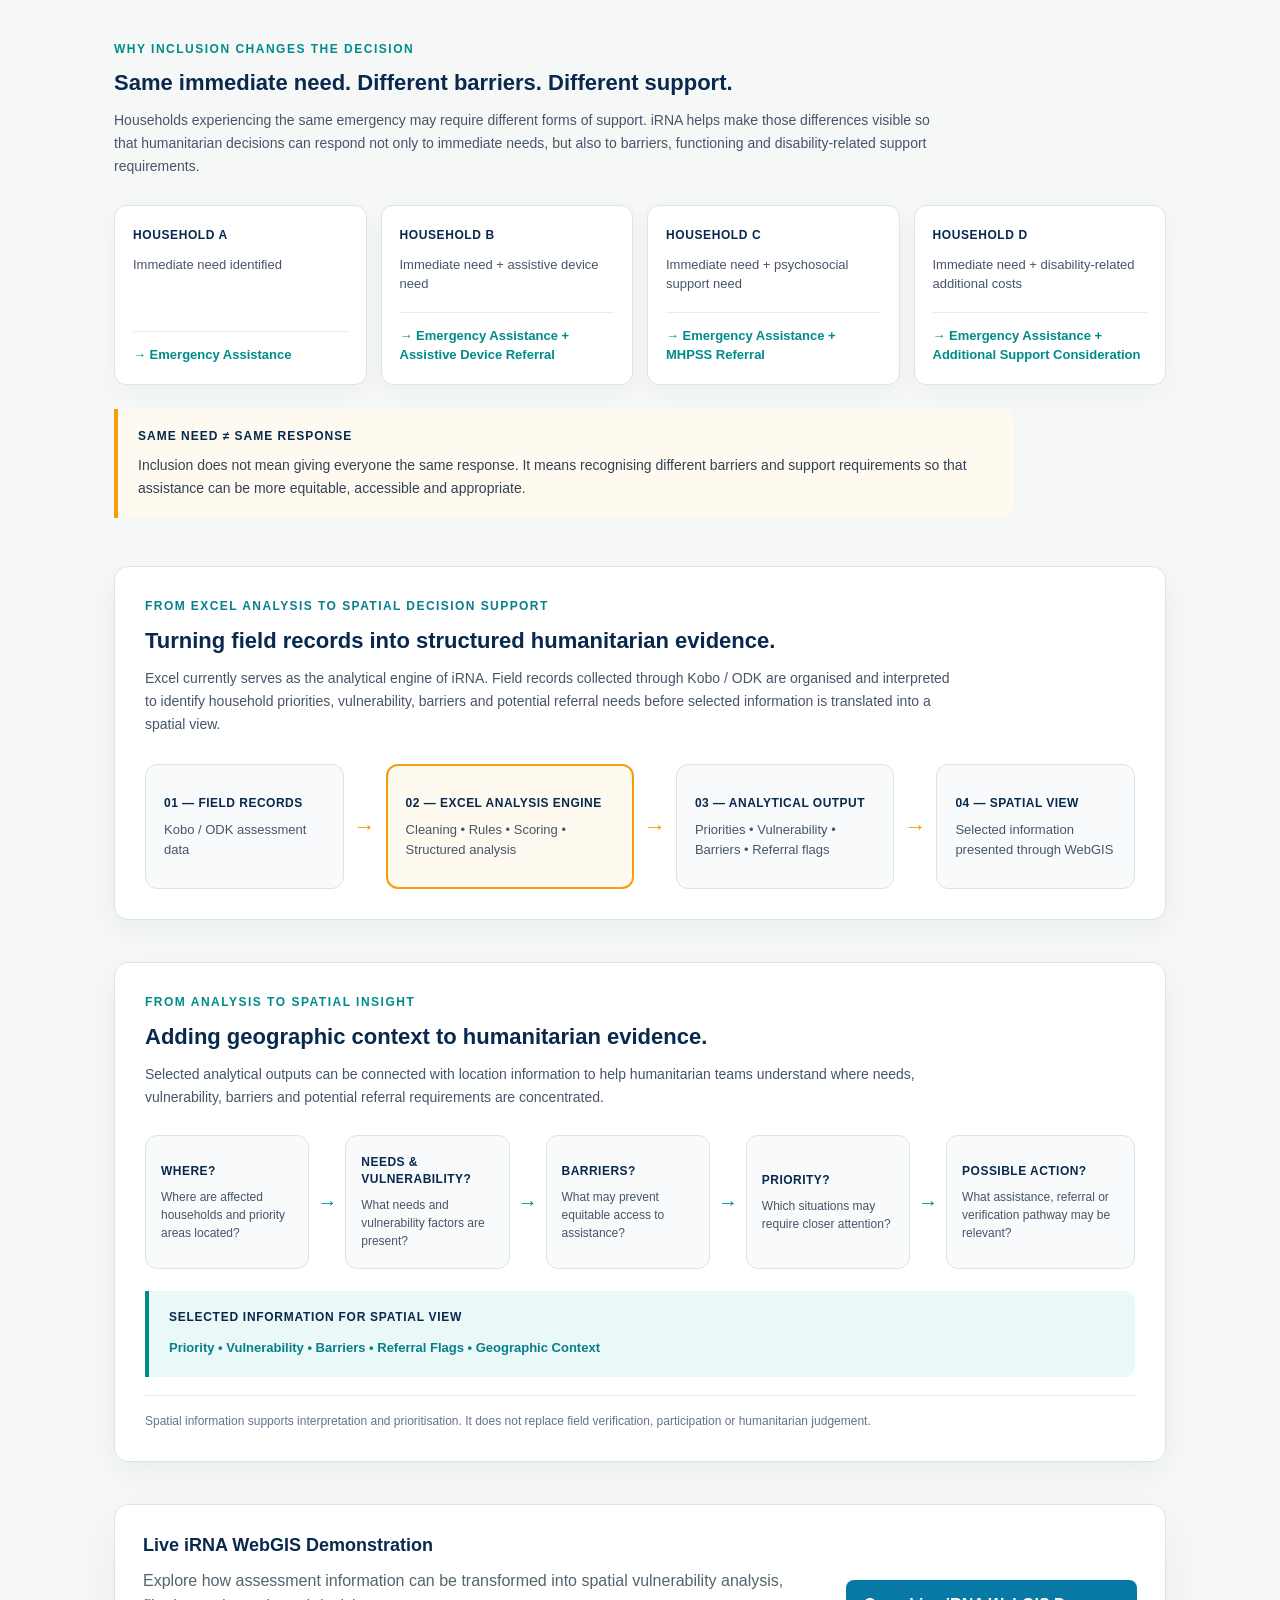
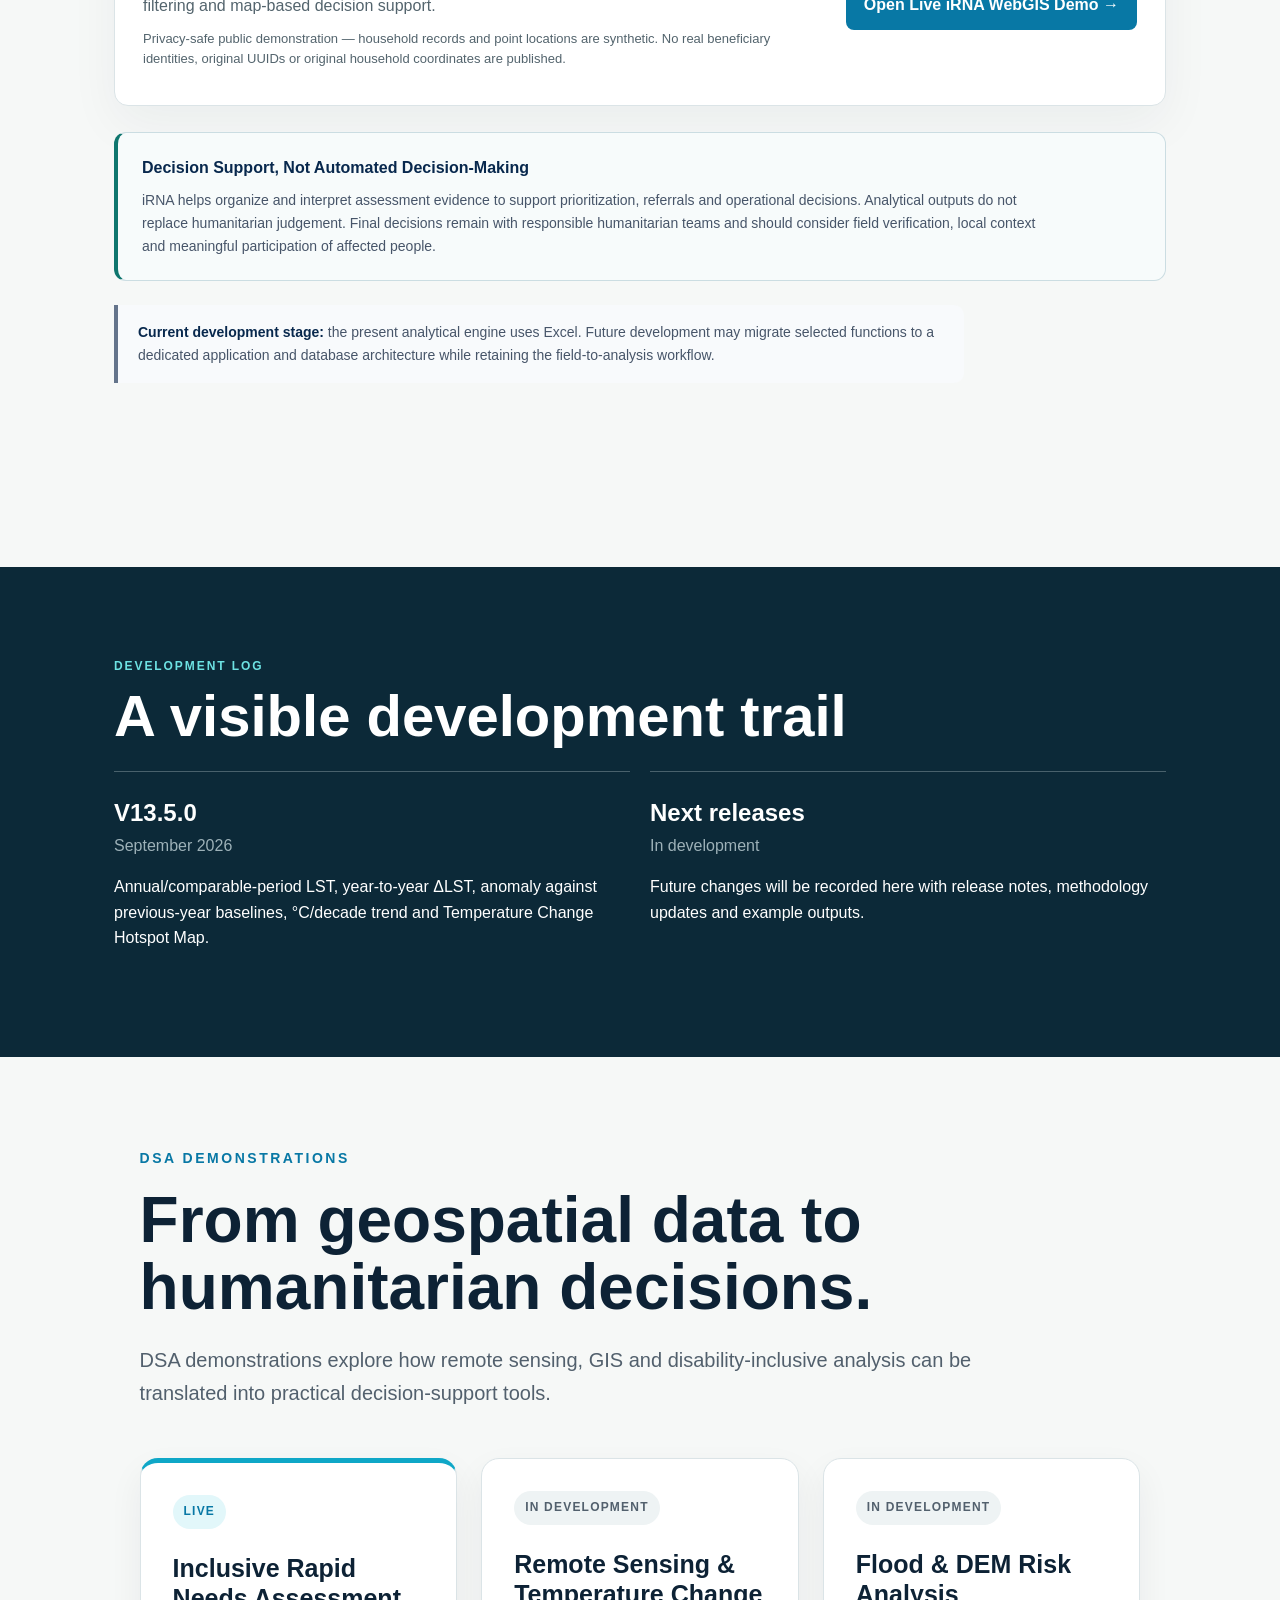
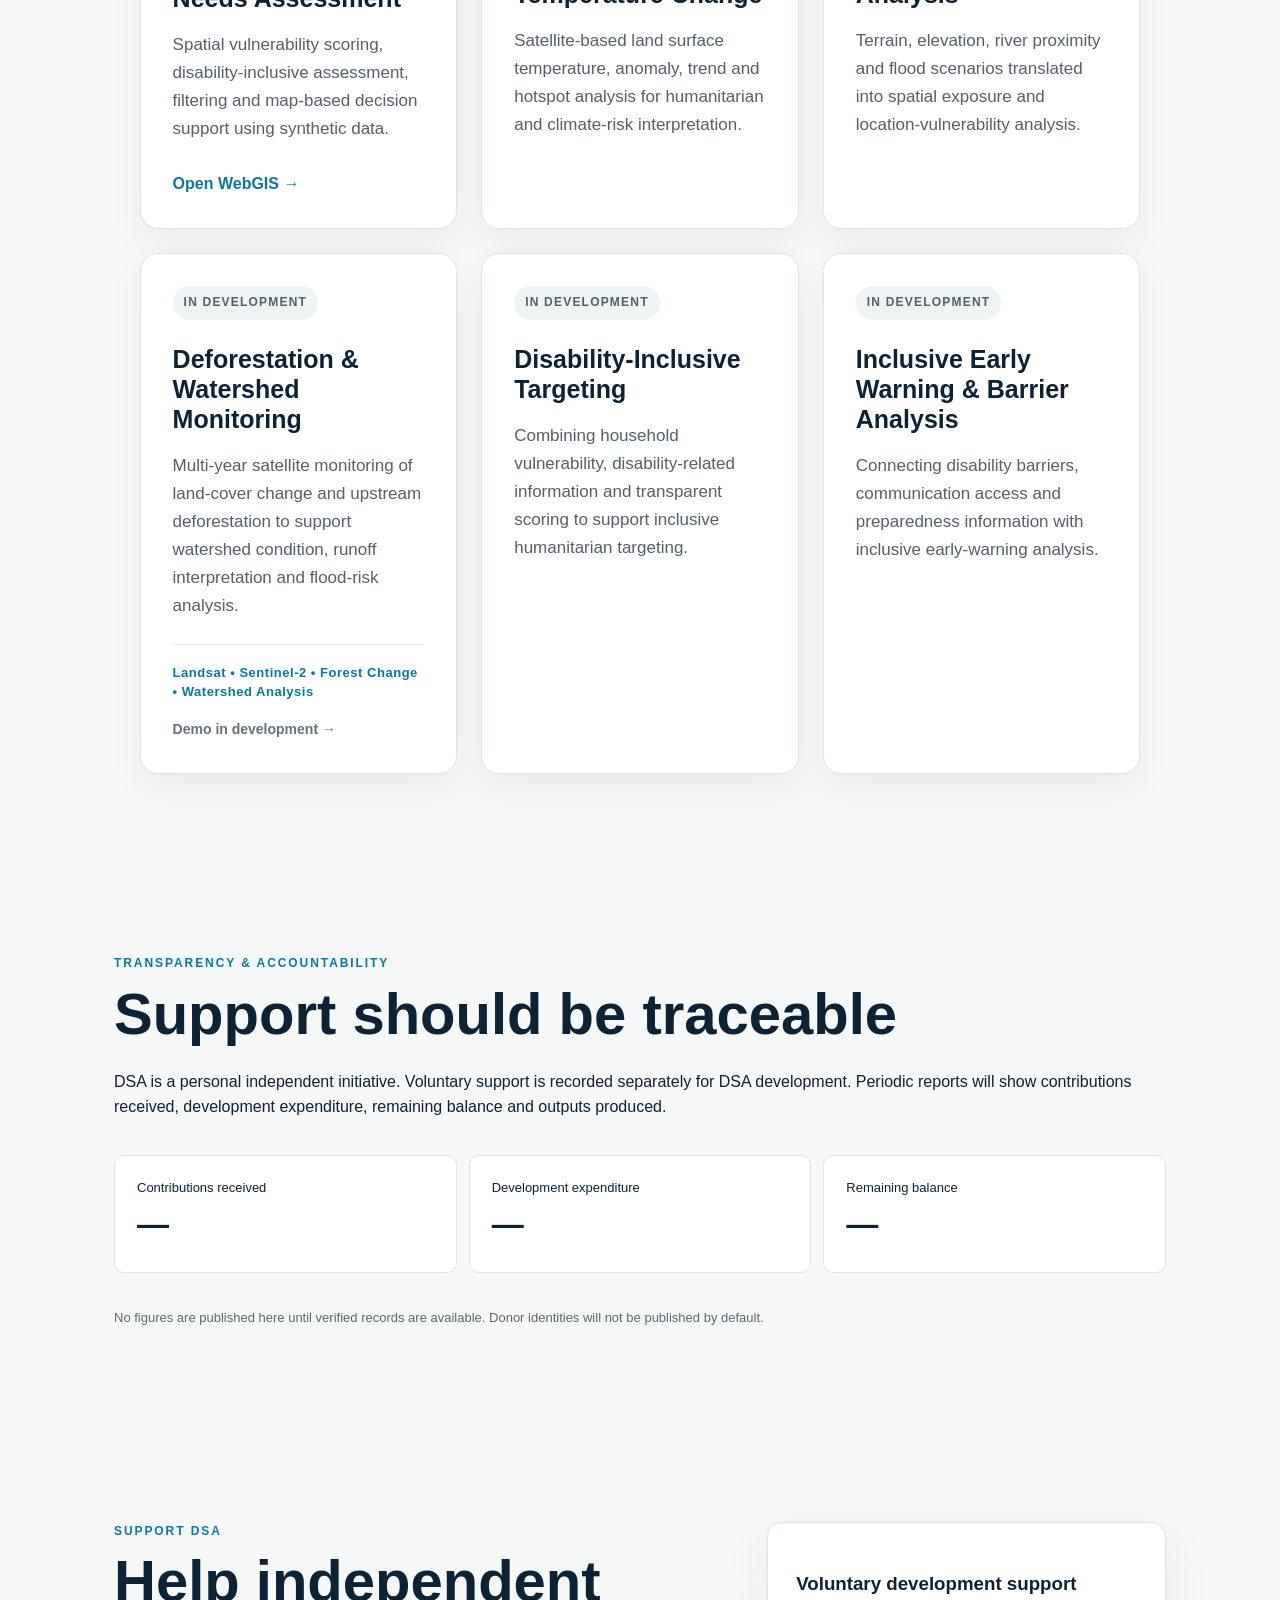
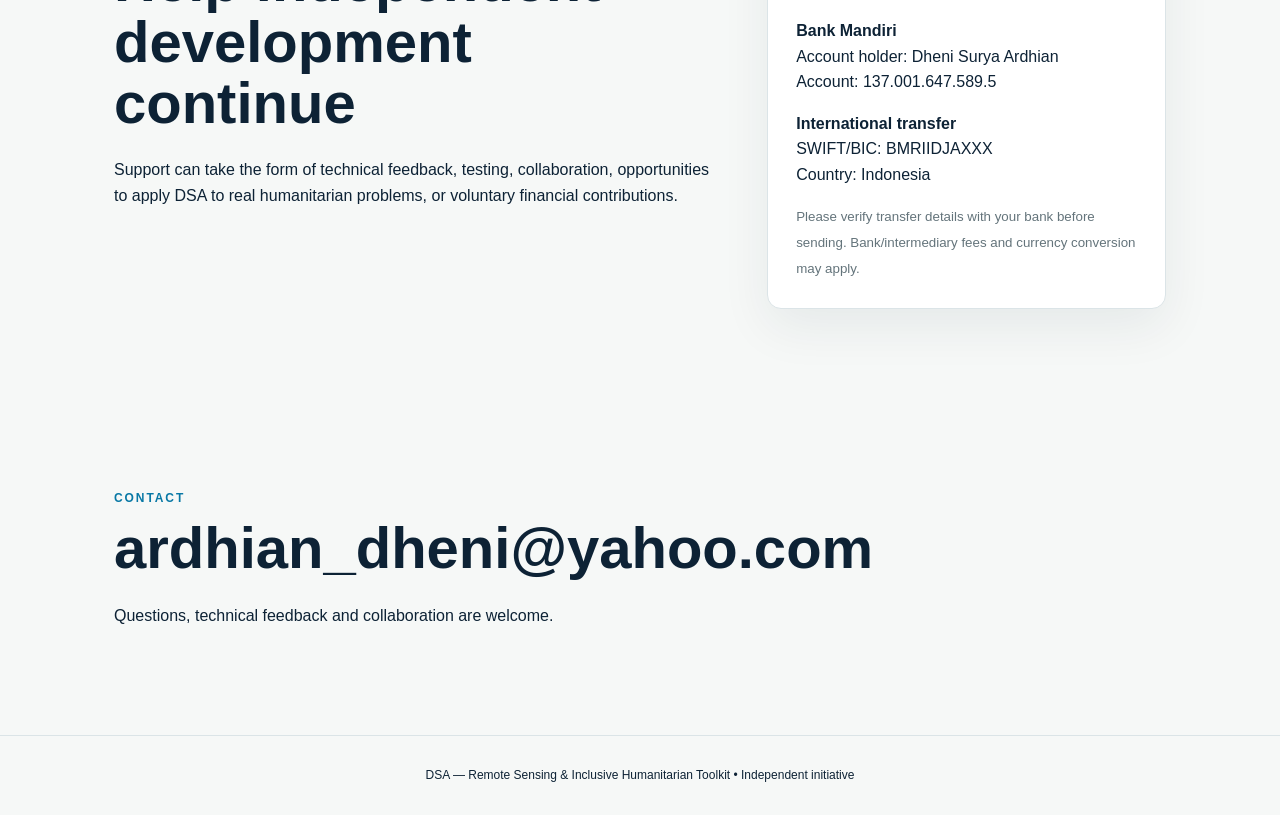
==== commit a5859b28: "Clarify iRNA spatial analysis workflow" ====
--- a/index.html
+++ b/index.html
@@ -563,8 +563,8 @@
     <div class="irna-spatial-arrow">→</div>
 
     <div>
-      <strong>WHO / WHAT?</strong>
-      <span>What needs and vulnerability factors are present?</span>
+      <strong>NEEDS &amp; VULNERABILITY?</strong>
+<span>What needs and vulnerability factors are present?</span>
     </div>
 
     <div class="irna-spatial-arrow">→</div>
--- a/assets/style.css
+++ b/assets/style.css
@@ -2122,3 +2122,179 @@
     padding: 18px 16px;
   }
 }
+
+/* =========================================================
+   iRNA — FROM ANALYSIS TO SPATIAL INSIGHT
+   ========================================================= */
+
+.irna-spatial-bridge {
+  margin: 0 0 42px;
+  padding: 30px;
+  background: #ffffff;
+  border: 1px solid #dbe4e7;
+  border-radius: 14px;
+  box-shadow: 0 10px 28px rgba(8, 40, 77, 0.05);
+}
+
+.irna-spatial-bridge-heading {
+  max-width: 820px;
+  margin-bottom: 26px;
+}
+
+.irna-spatial-bridge-heading > span {
+  display: block;
+  margin-bottom: 10px;
+  color: #008b8b;
+  font-size: 12px;
+  font-weight: 800;
+  letter-spacing: 1.5px;
+}
+
+.irna-spatial-bridge-heading h3 {
+  margin: 0 0 12px;
+  color: #08284d;
+  font-size: 22px;
+  line-height: 1.3;
+}
+
+.irna-spatial-bridge-heading p {
+  margin: 0;
+  color: #475569;
+  font-size: 14px;
+  line-height: 1.65;
+}
+
+/* Spatial reasoning flow */
+
+.irna-spatial-question {
+  display: grid;
+  grid-template-columns:
+    minmax(125px, 1fr) auto
+    minmax(145px, 1fr) auto
+    minmax(145px, 1fr) auto
+    minmax(145px, 1fr) auto
+    minmax(165px, 1.15fr);
+  gap: 8px;
+  align-items: stretch;
+  margin-top: 24px;
+}
+
+.irna-spatial-question > div:not(.irna-spatial-arrow) {
+  min-height: 130px;
+  padding: 18px 15px;
+  display: flex;
+  flex-direction: column;
+  justify-content: center;
+  background: #f8fafc;
+  border: 1px solid #dbe4e7;
+  border-radius: 12px;
+}
+
+.irna-spatial-question strong {
+  display: block;
+  margin-bottom: 9px;
+  color: #08284d;
+  font-size: 12px;
+  font-weight: 800;
+  line-height: 1.35;
+  letter-spacing: 0.04em;
+}
+
+.irna-spatial-question span {
+  display: block;
+  color: #475569;
+  font-size: 12px;
+  line-height: 1.5;
+}
+
+.irna-spatial-arrow {
+  display: flex;
+  align-items: center;
+  justify-content: center;
+  color: #008b8b;
+  font-size: 20px;
+  font-weight: 700;
+}
+
+/* Information passed to spatial view */
+
+.irna-spatial-data {
+  margin-top: 22px;
+  padding: 17px 20px;
+  background: #eaf8f7;
+  border-left: 4px solid #008b8b;
+  border-radius: 0 10px 10px 0;
+}
+
+.irna-spatial-data strong {
+  display: block;
+  margin-bottom: 7px;
+  color: #08284d;
+  font-size: 12px;
+  font-weight: 800;
+  letter-spacing: 0.06em;
+}
+
+.irna-spatial-data span {
+  color: #087f8c;
+  font-size: 13px;
+  font-weight: 700;
+  line-height: 1.5;
+}
+
+/* Humanitarian safeguard */
+
+.irna-spatial-note {
+  margin: 18px 0 0;
+  padding-top: 16px;
+  border-top: 1px solid #e5ecef;
+  color: #64748b;
+  font-size: 12px;
+  line-height: 1.6;
+}
+
+/* Tablet */
+
+@media (max-width: 900px) {
+
+  .irna-spatial-bridge {
+    padding: 26px;
+  }
+
+  .irna-spatial-question {
+    display: flex;
+    flex-direction: column;
+    gap: 0;
+  }
+
+  .irna-spatial-question > div:not(.irna-spatial-arrow) {
+    min-height: auto;
+  }
+
+  .irna-spatial-arrow {
+    height: 32px;
+    transform: rotate(90deg);
+  }
+}
+
+/* Mobile */
+
+@media (max-width: 600px) {
+
+  .irna-spatial-bridge {
+    margin-bottom: 34px;
+    padding: 22px 18px;
+  }
+
+  .irna-spatial-bridge-heading h3 {
+    font-size: 20px;
+  }
+
+  .irna-spatial-question > div:not(.irna-spatial-arrow) {
+    padding: 17px 16px;
+  }
+
+  .irna-spatial-data {
+    padding: 16px 17px;
+  }
+}
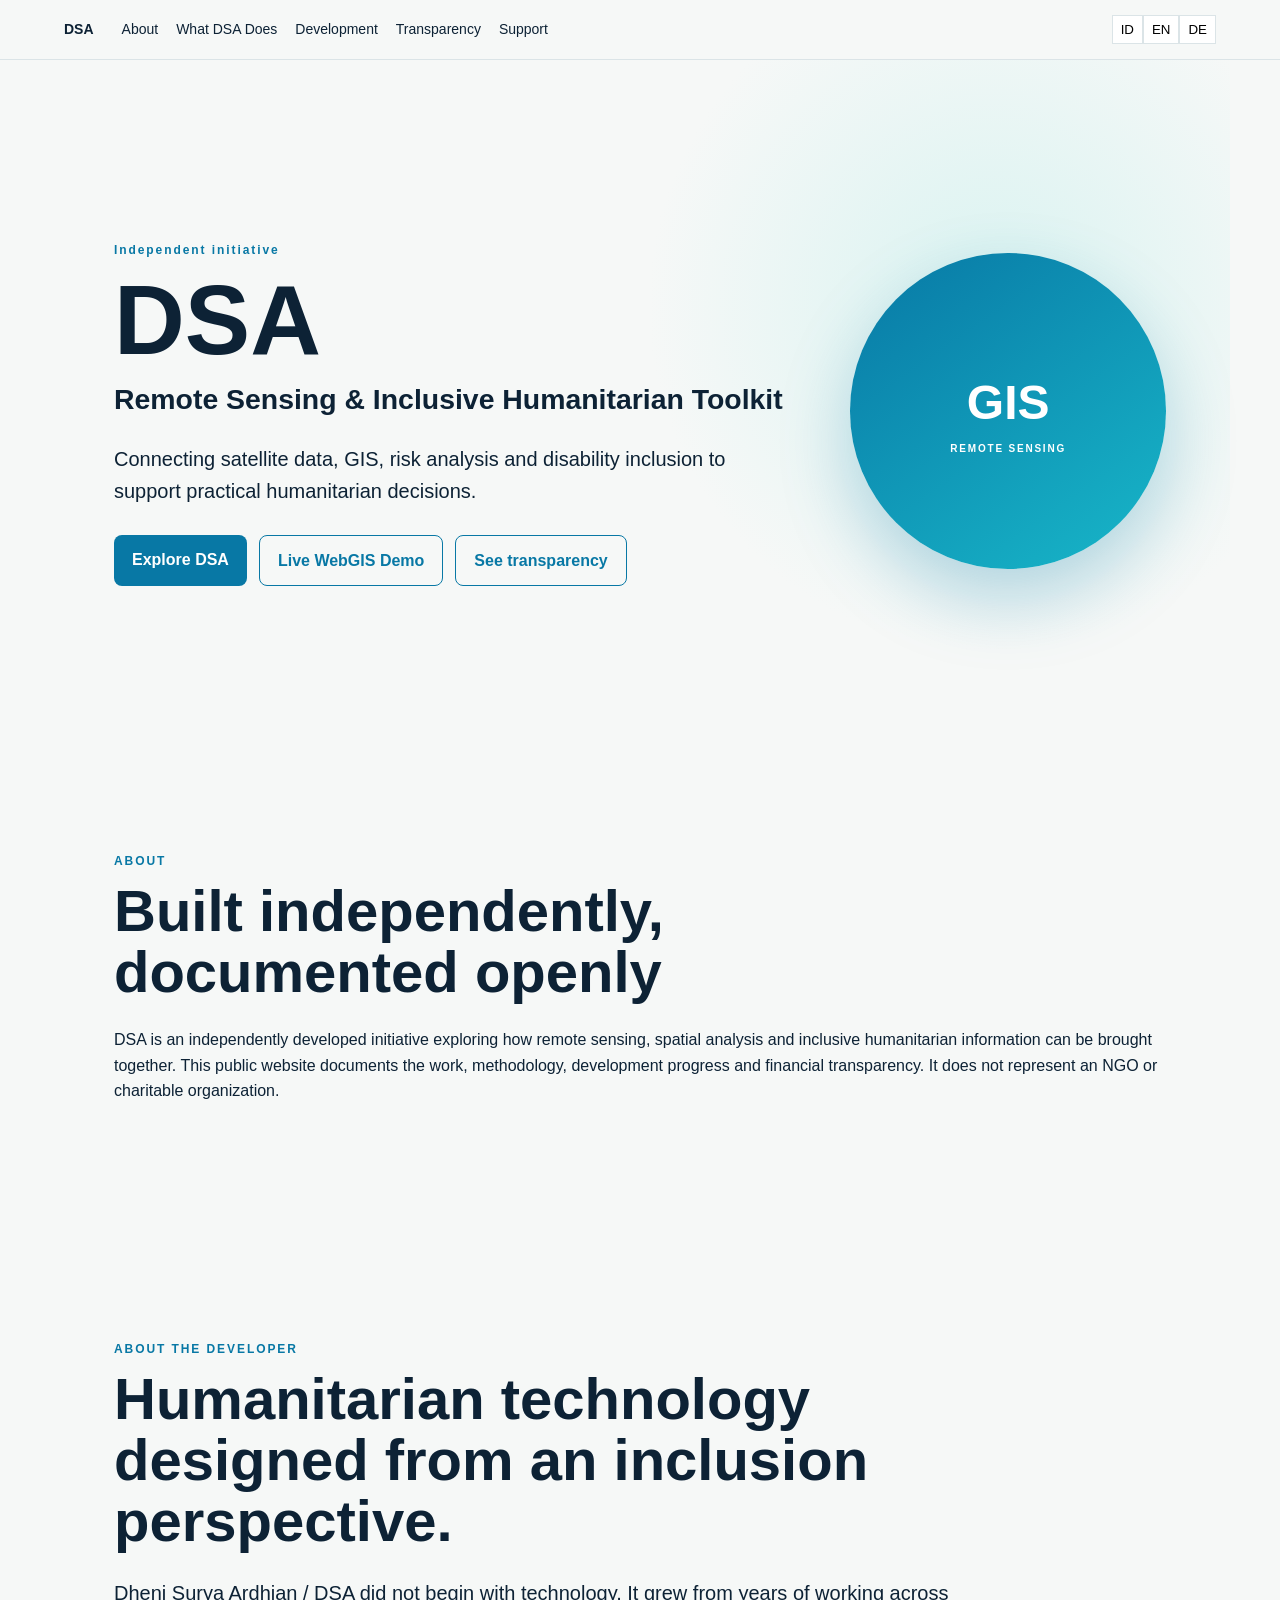
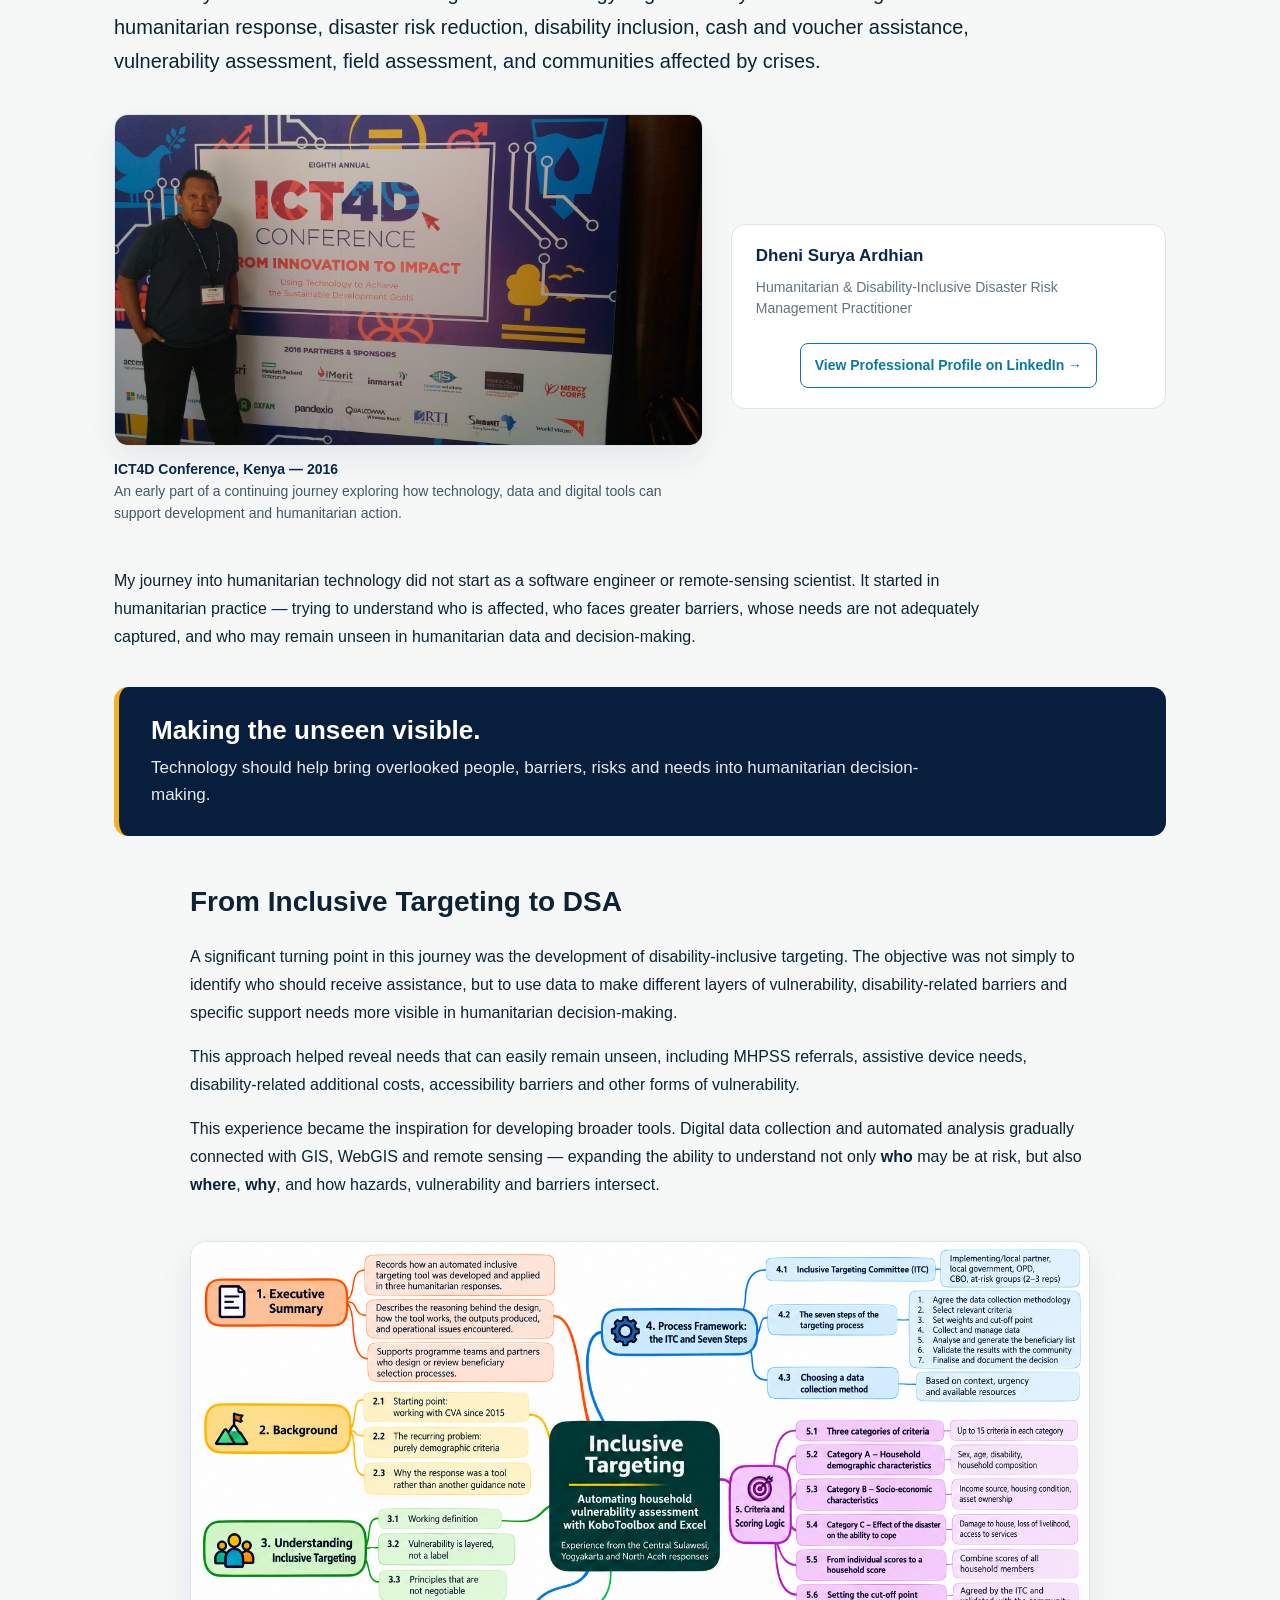
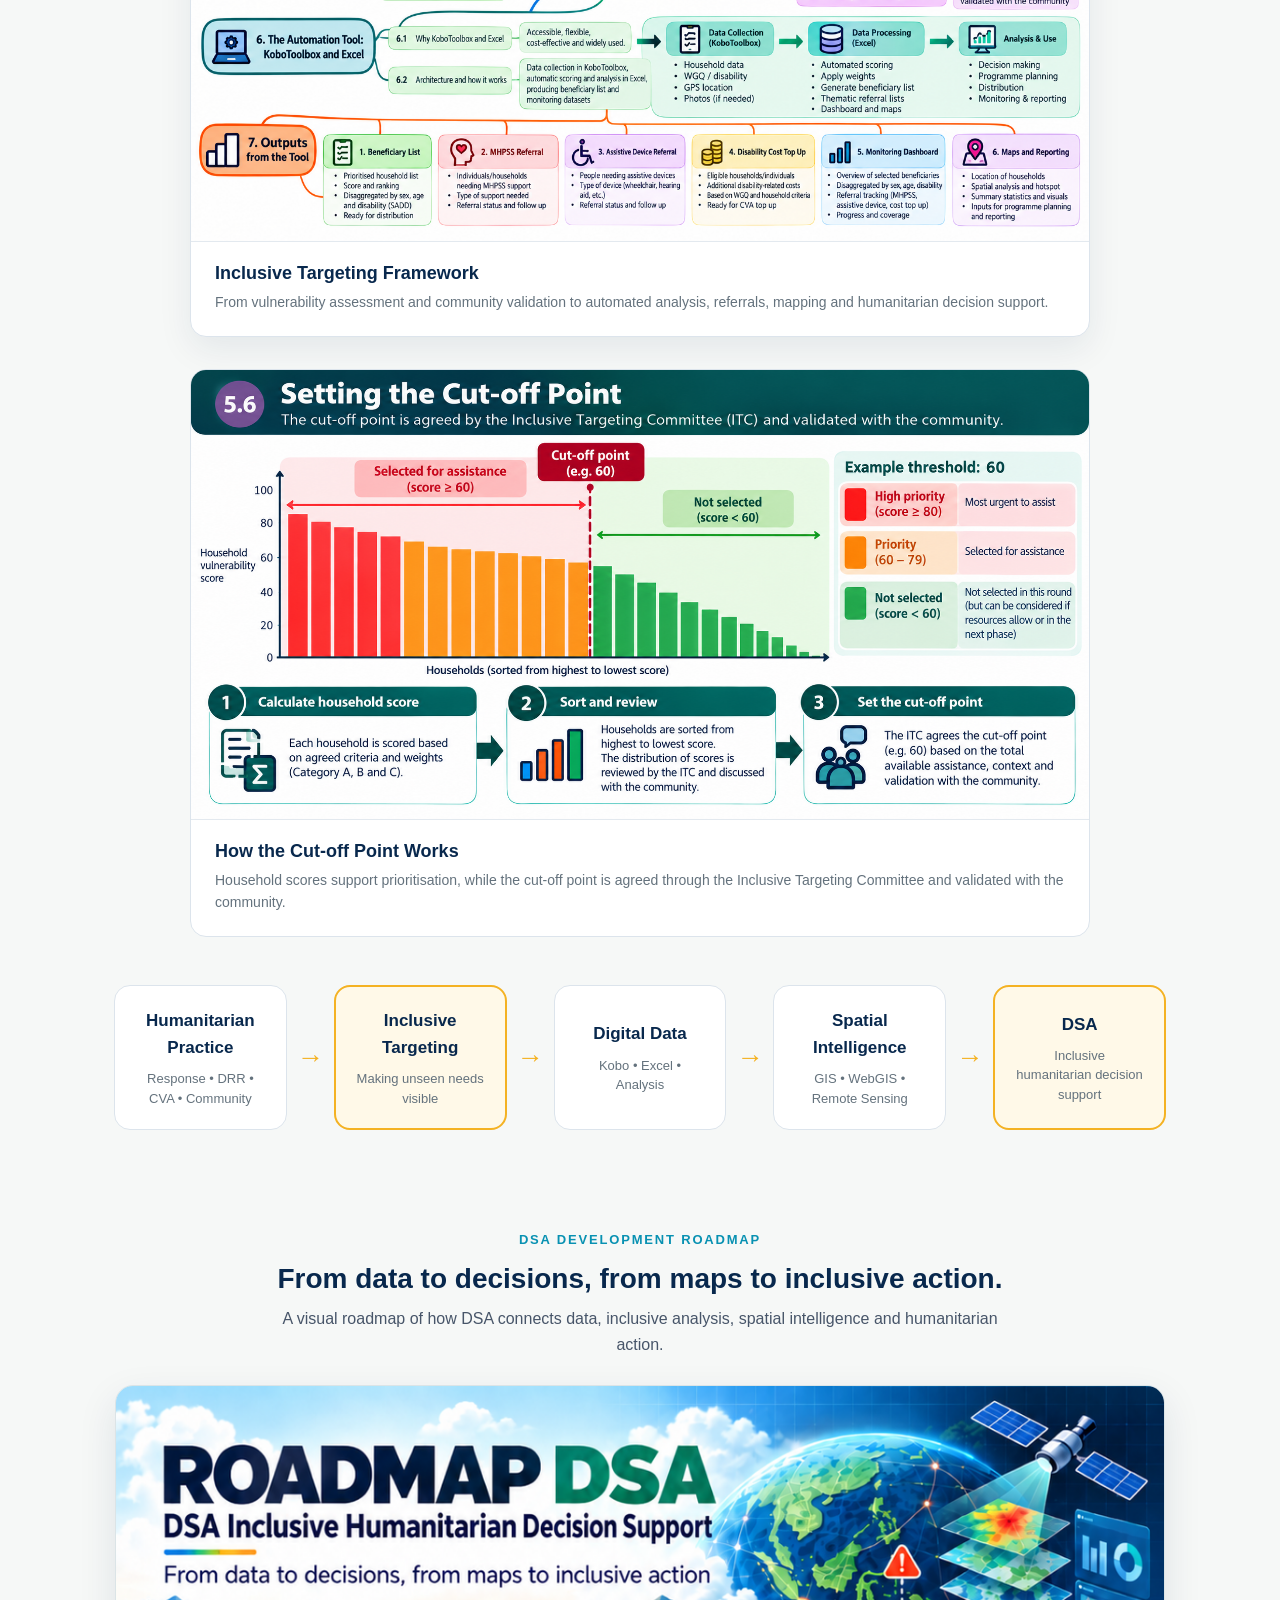
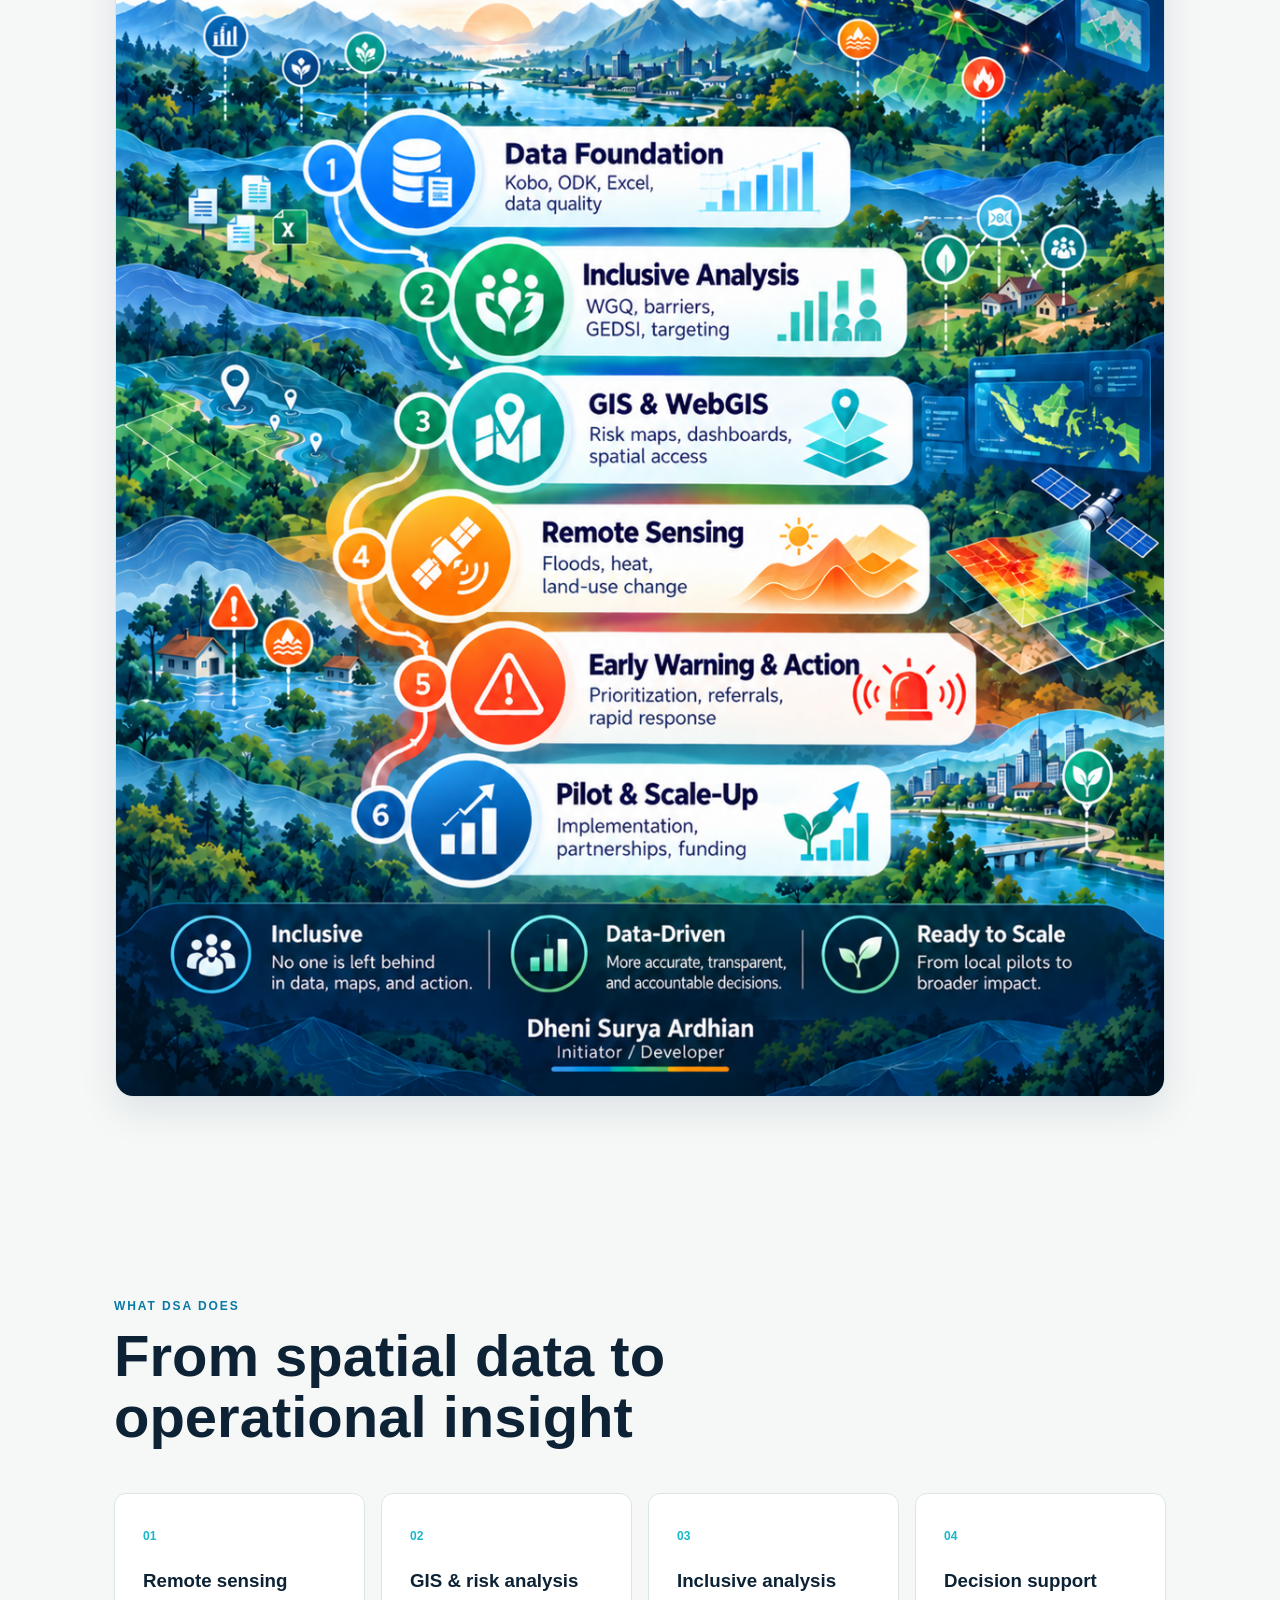
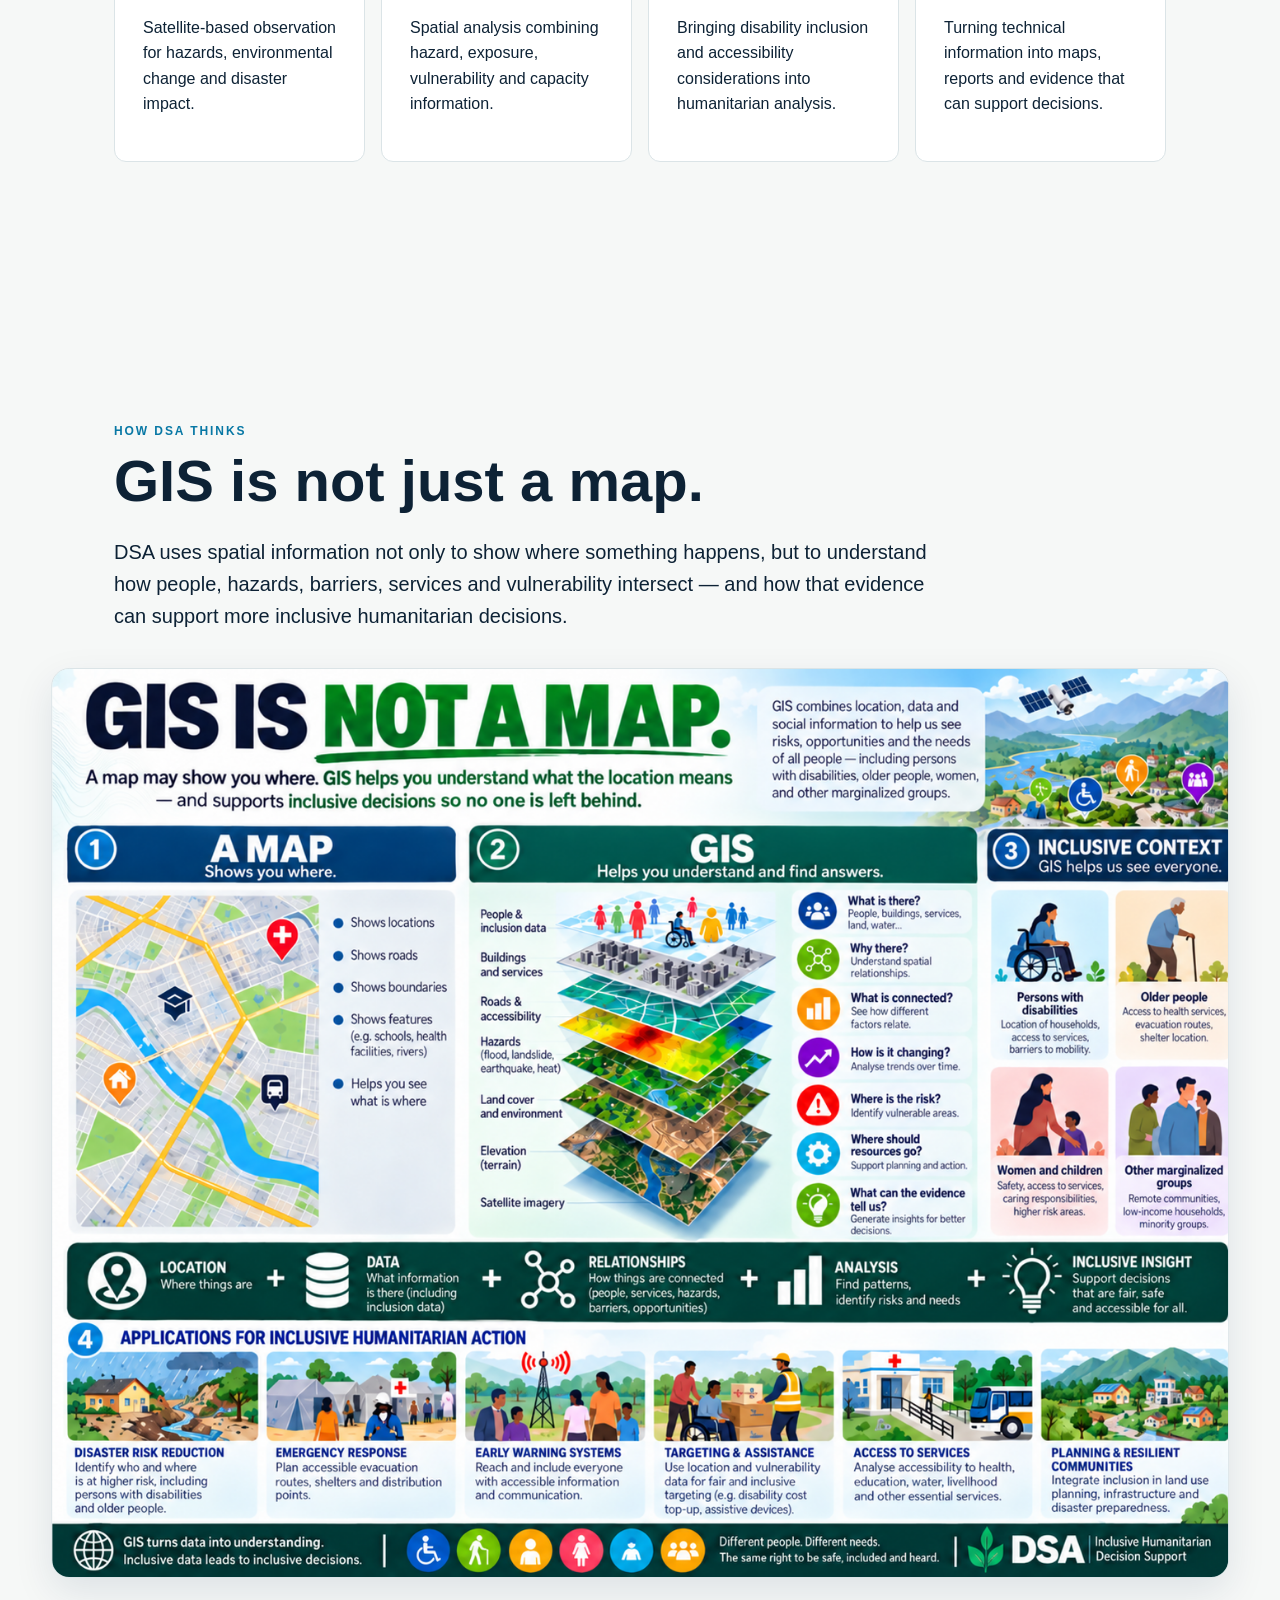
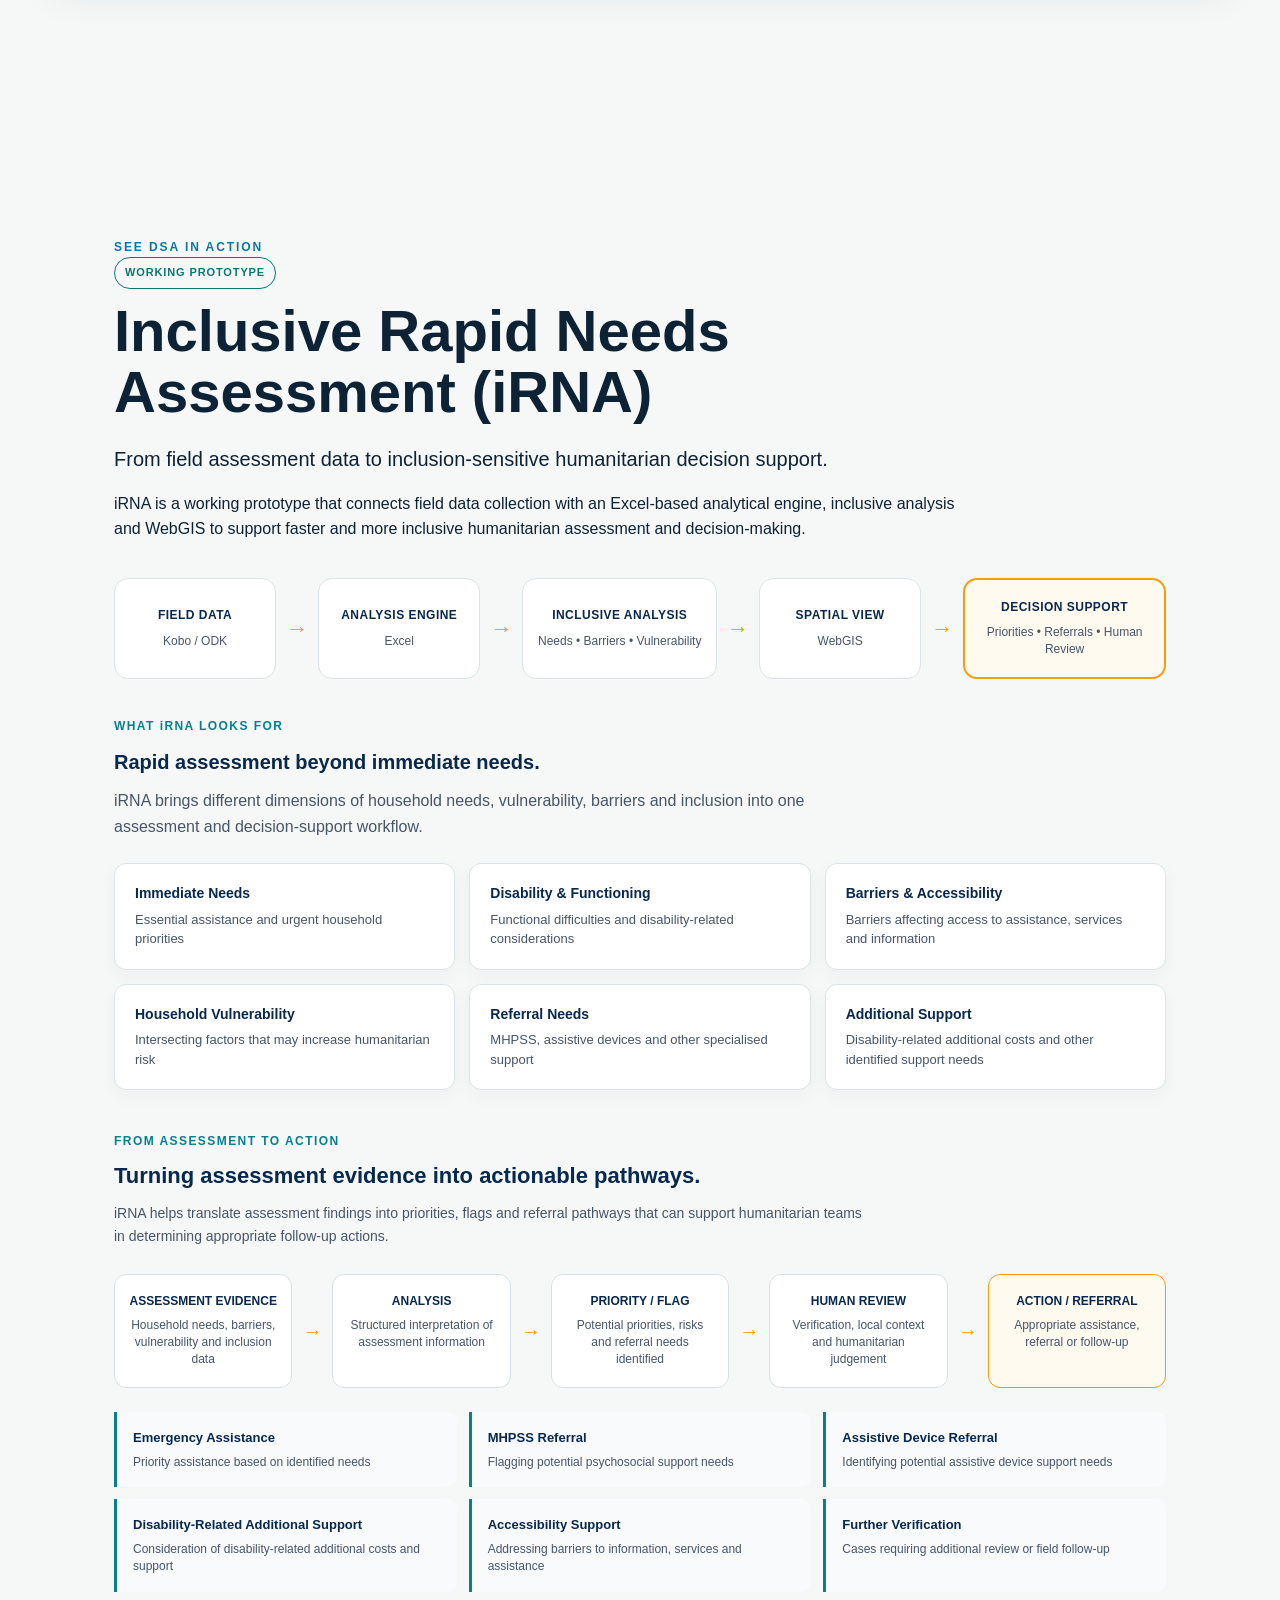
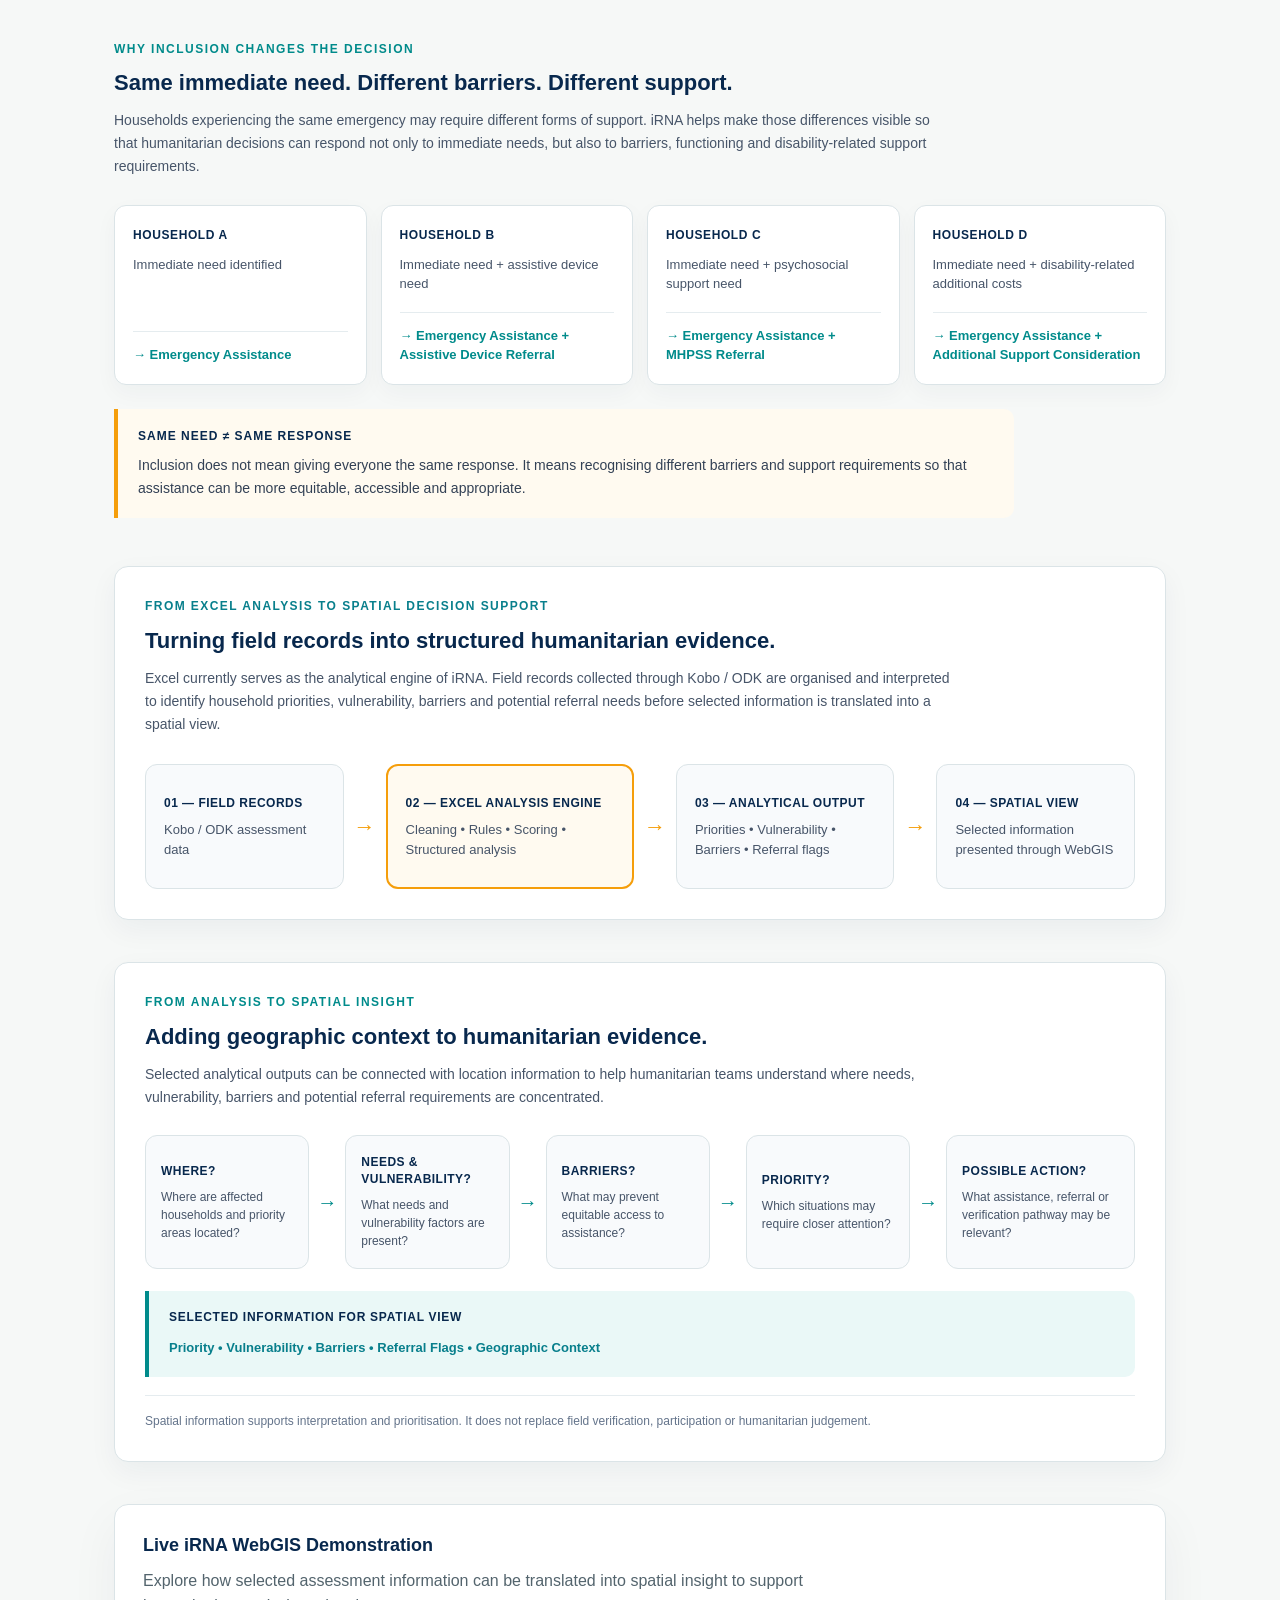
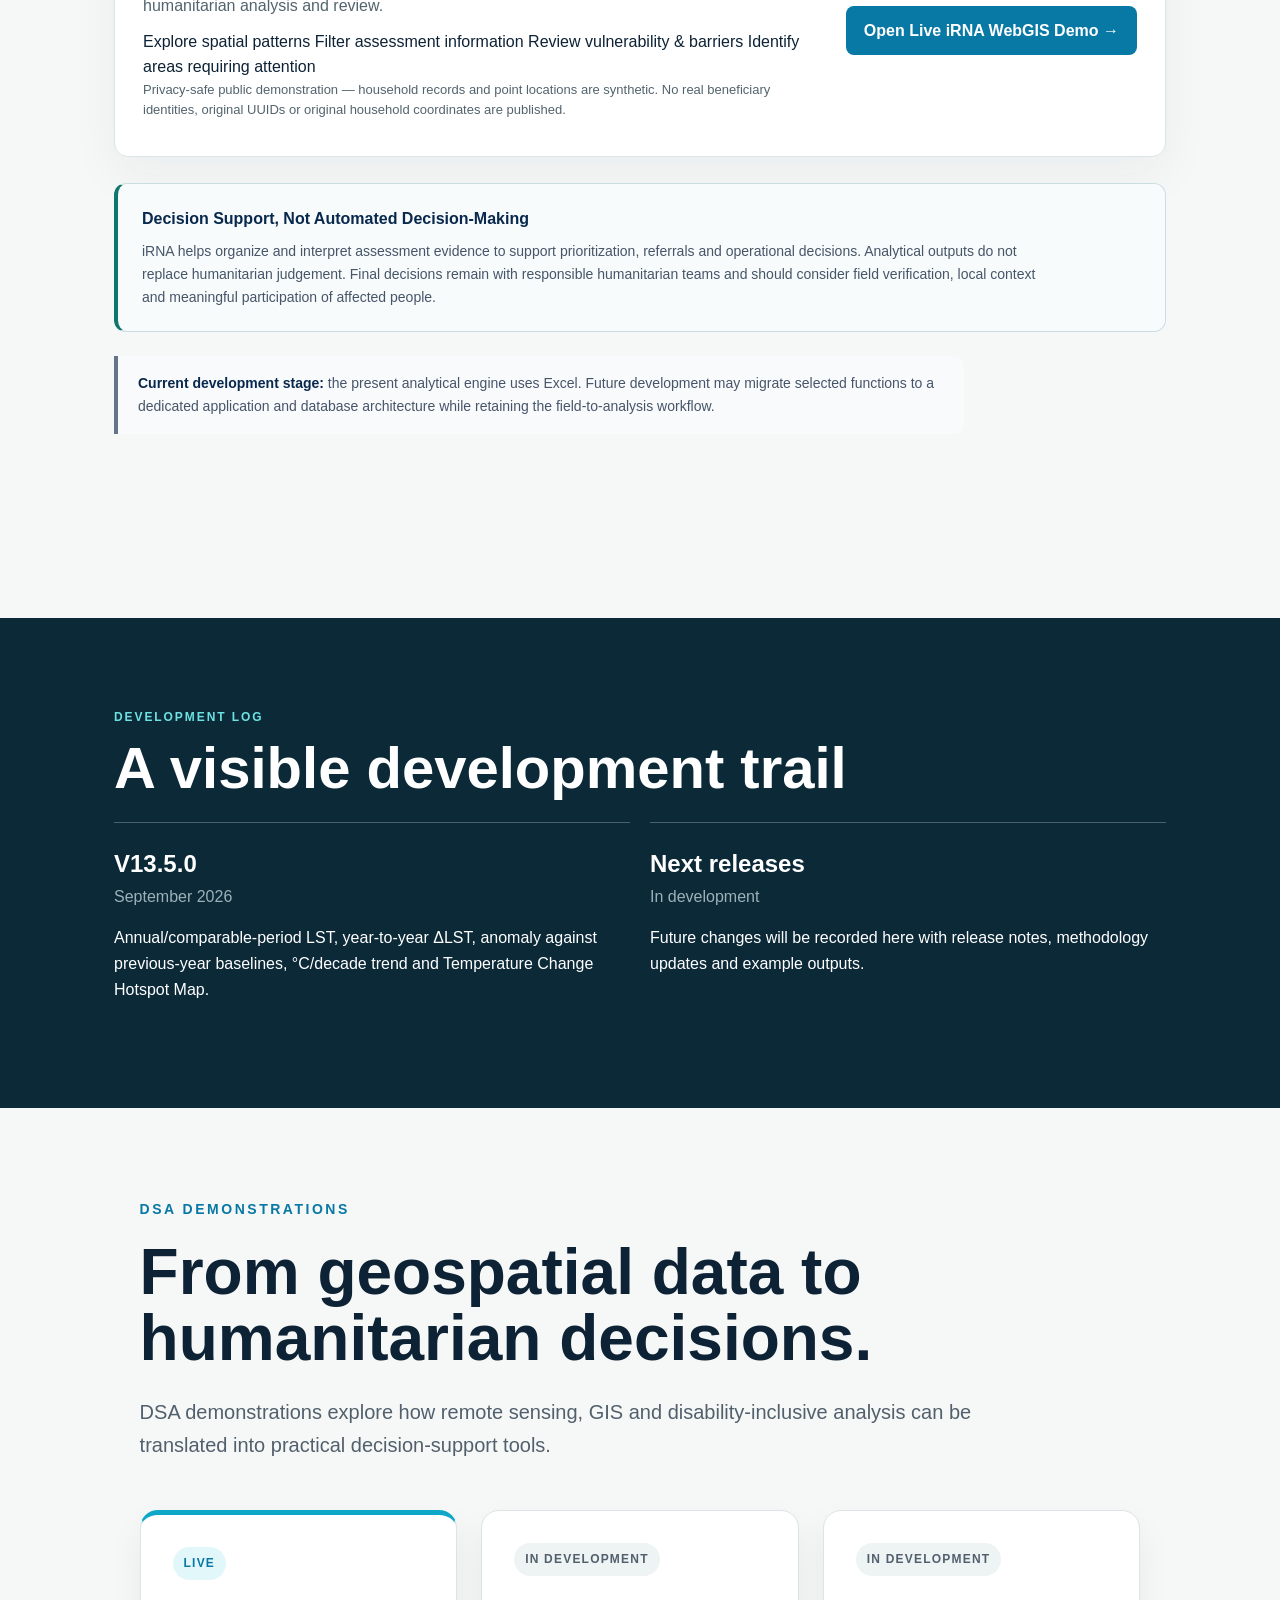
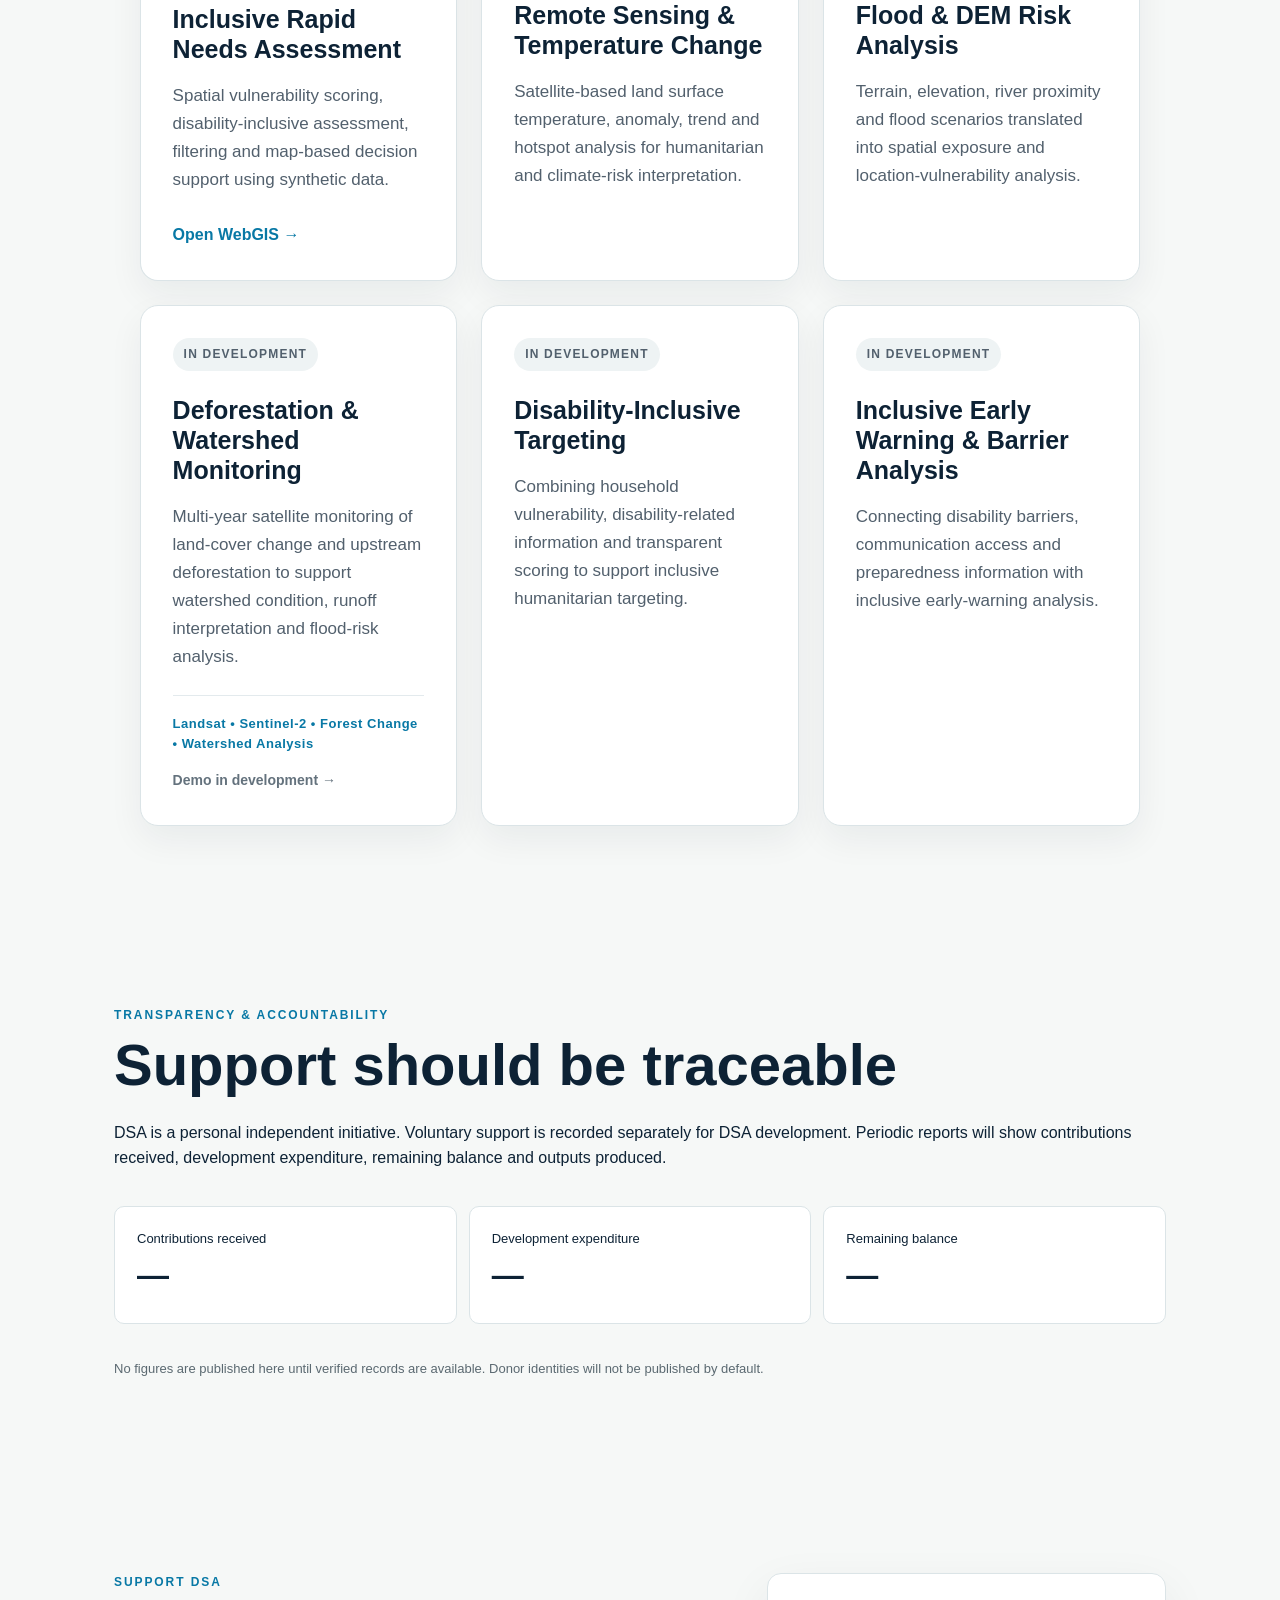
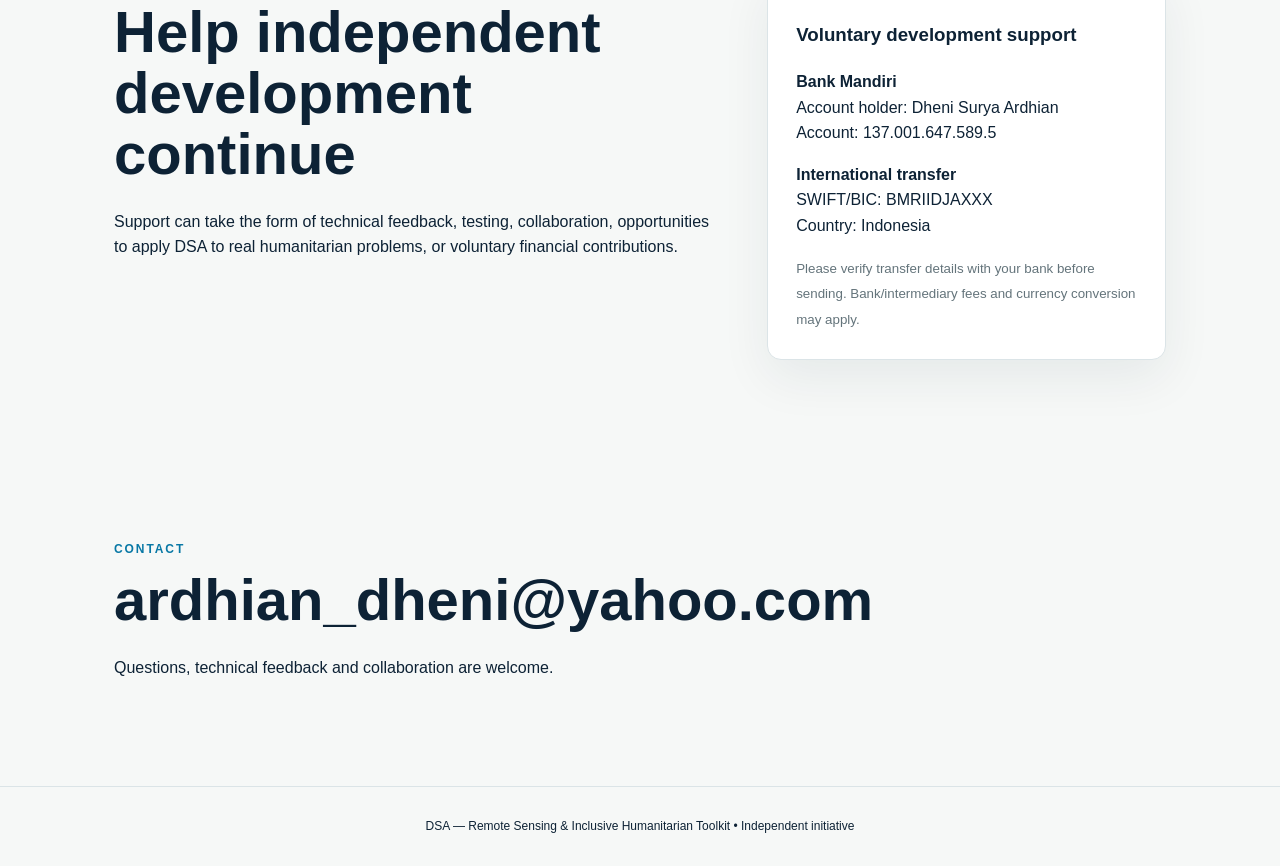
==== commit 438db6f3: "Enhance live iRNA WebGIS demonstration" ====
--- a/index.html
+++ b/index.html
@@ -604,32 +604,42 @@
 
 </div>
     
-  <div class="demo-card irna-demo-card">
-
-    <div>
-      <strong>Live iRNA WebGIS Demonstration</strong>
-
-      <p>
-        Explore how assessment information can be transformed into
-        spatial vulnerability analysis, filtering and map-based
-        decision support.
-      </p>
-
-      <p class="demo-privacy">
-        Privacy-safe public demonstration — household records and point
-        locations are synthetic. No real beneficiary identities,
-        original UUIDs or original household coordinates are published.
-      </p>
-    </div>
-
-    <a
-      class="primary demo-link"
-      href="demos/inclusive-rna-aceh/"
-    >
-      Open Live iRNA WebGIS Demo →
-    </a>
-
-  </div>
+ <div class="demo-card irna-demo-card">
+
+  <div class="irna-demo-content">
+
+    <strong>Live iRNA WebGIS Demonstration</strong>
+
+    <p>
+      Explore how selected assessment information can be translated into
+      spatial insight to support humanitarian analysis and review.
+    </p>
+
+    <div class="irna-demo-capabilities">
+
+      <span>Explore spatial patterns</span>
+      <span>Filter assessment information</span>
+      <span>Review vulnerability &amp; barriers</span>
+      <span>Identify areas requiring attention</span>
+
+    </div>
+
+    <p class="demo-privacy">
+      Privacy-safe public demonstration — household records and point
+      locations are synthetic. No real beneficiary identities,
+      original UUIDs or original household coordinates are published.
+    </p>
+
+  </div>
+
+  <a
+    class="primary demo-link"
+    href="demos/inclusive-rna-aceh/"
+  >
+    Open Live iRNA WebGIS Demo →
+  </a>
+
+</div>
 
 <div class="irna-human-review">
   <strong>Decision Support, Not Automated Decision-Making</strong>
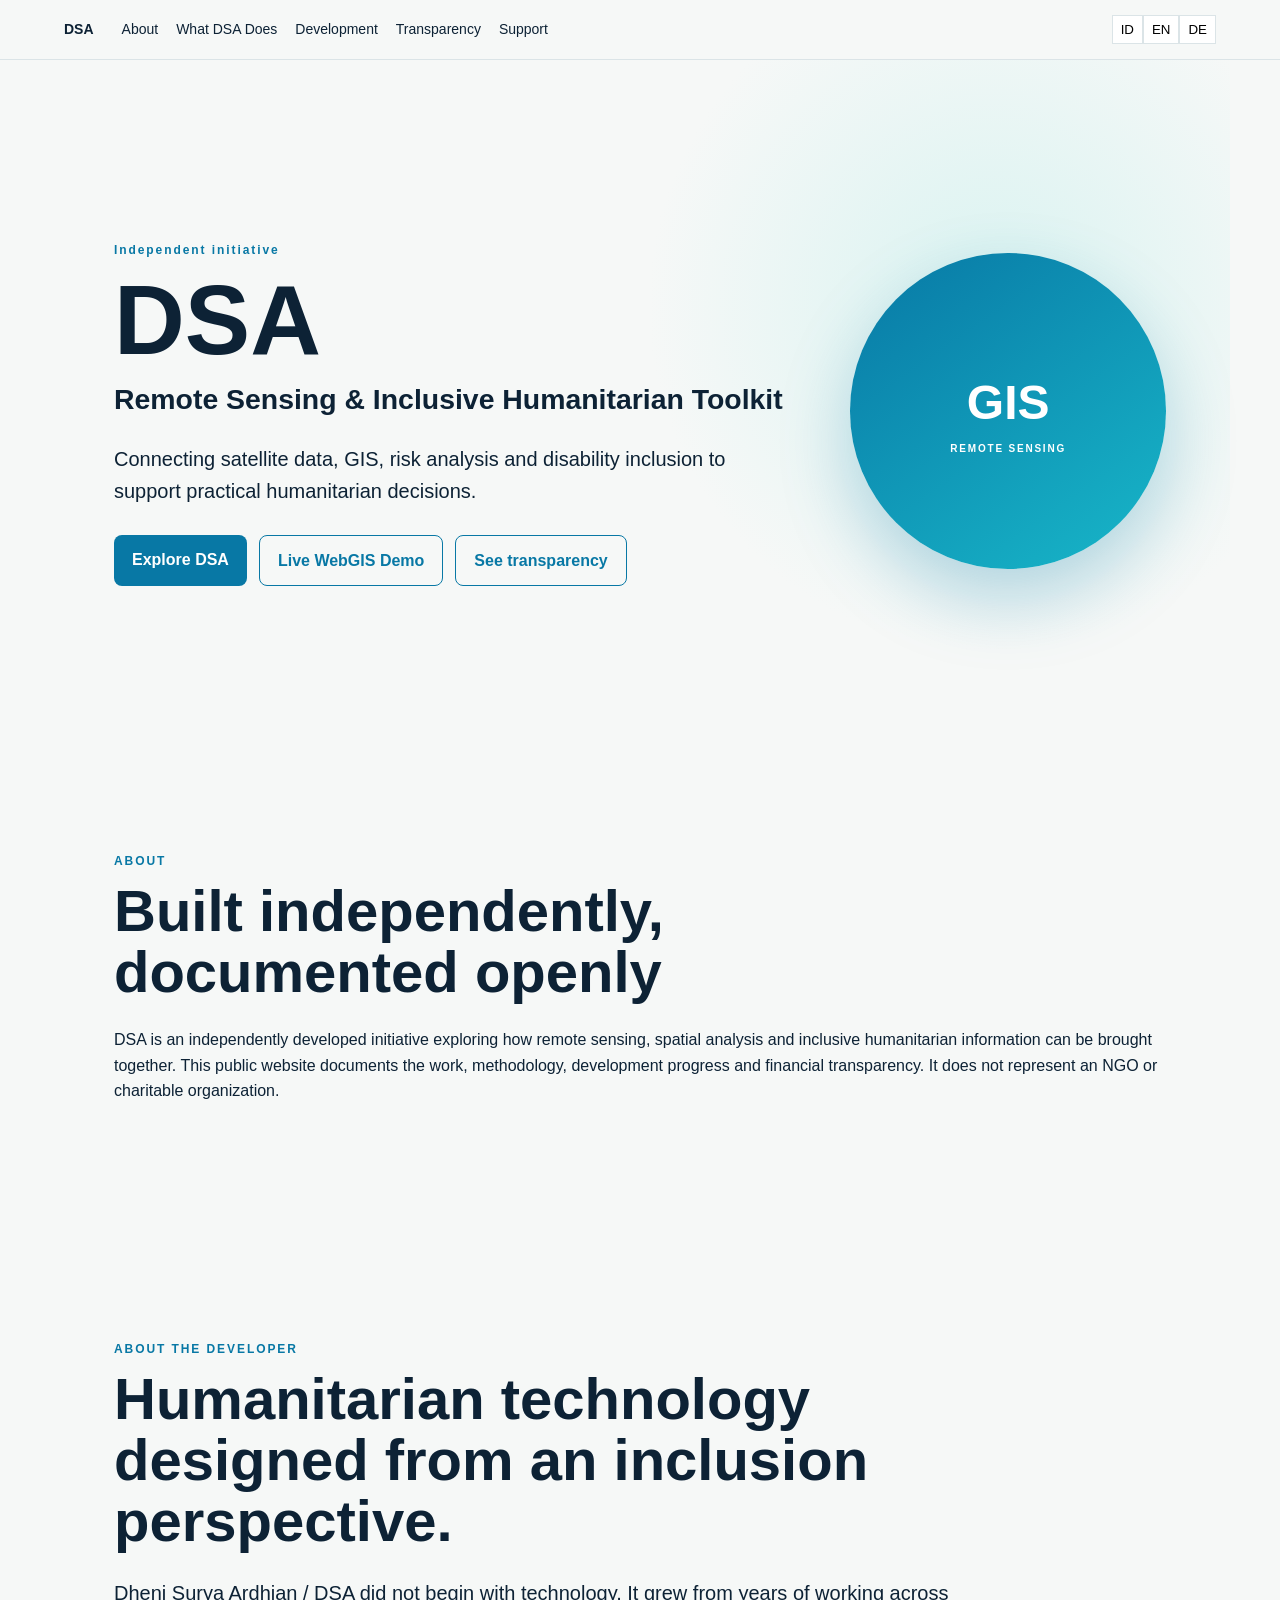
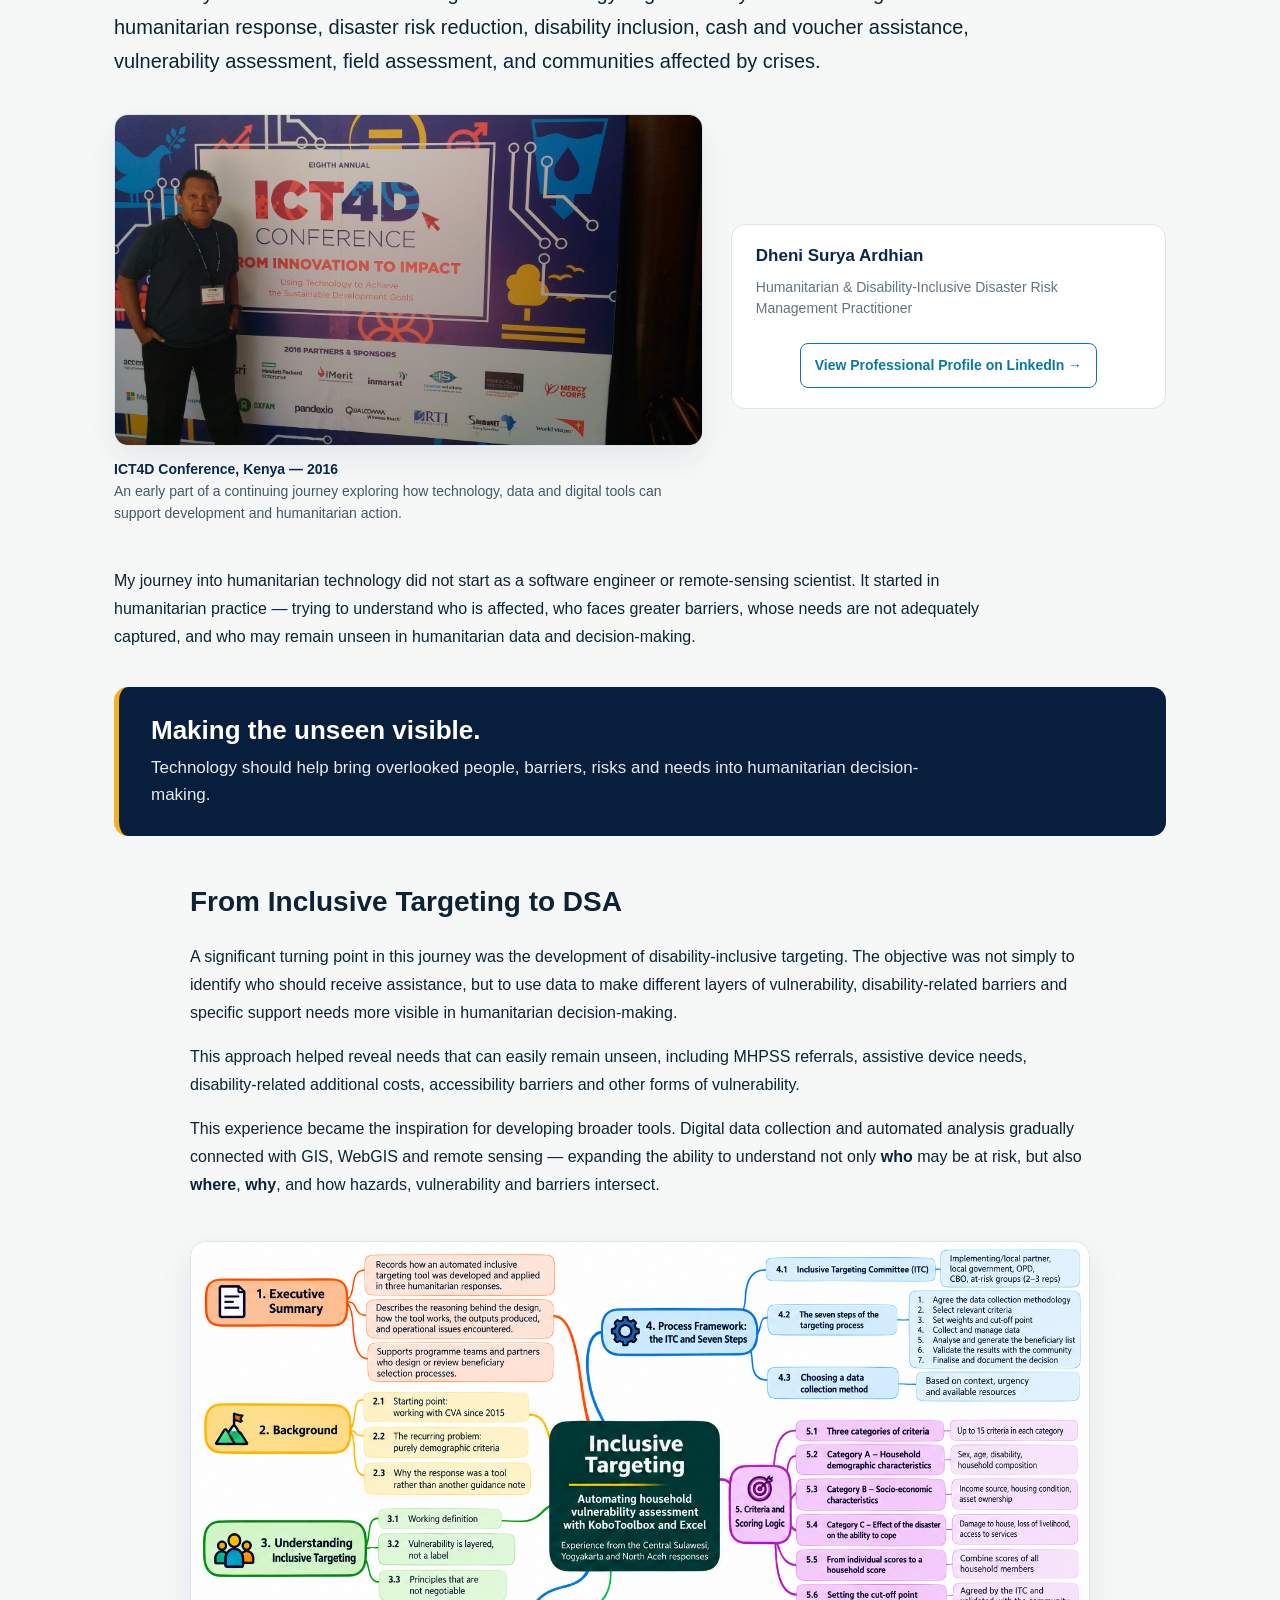
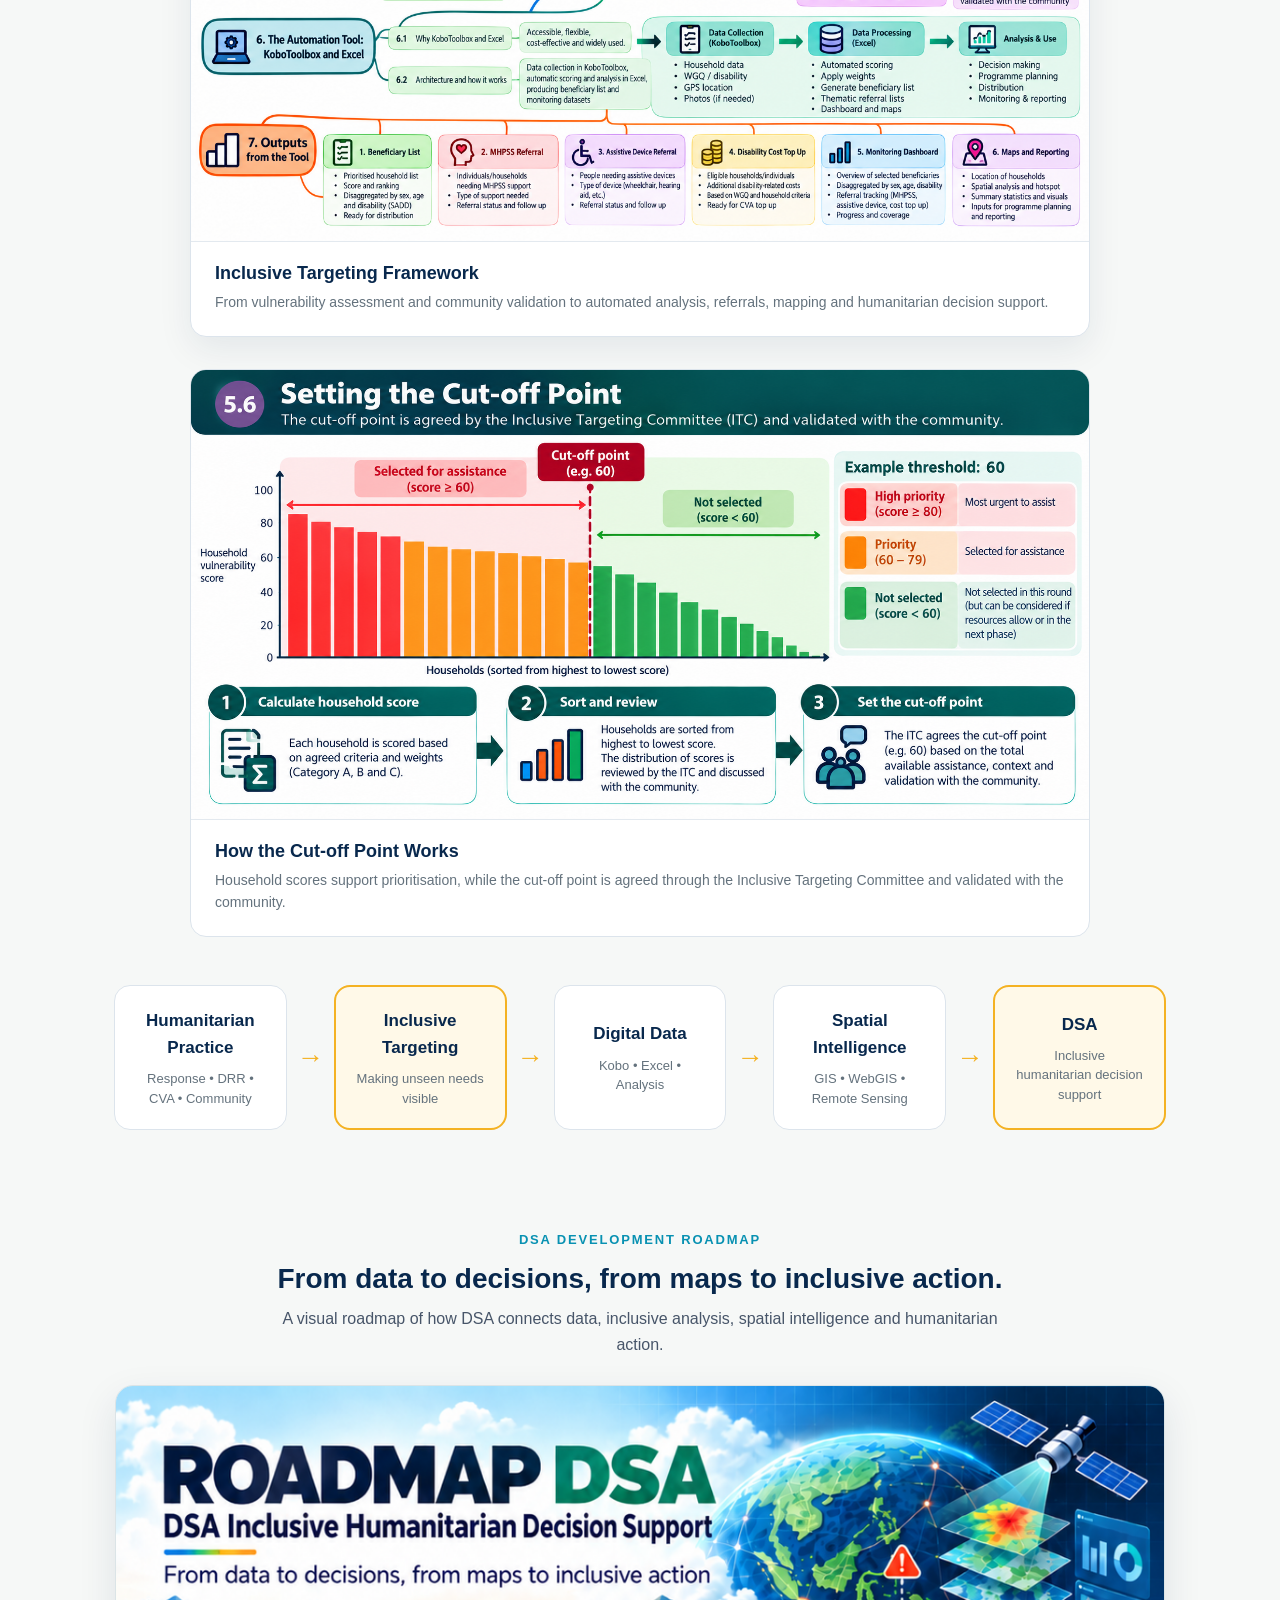
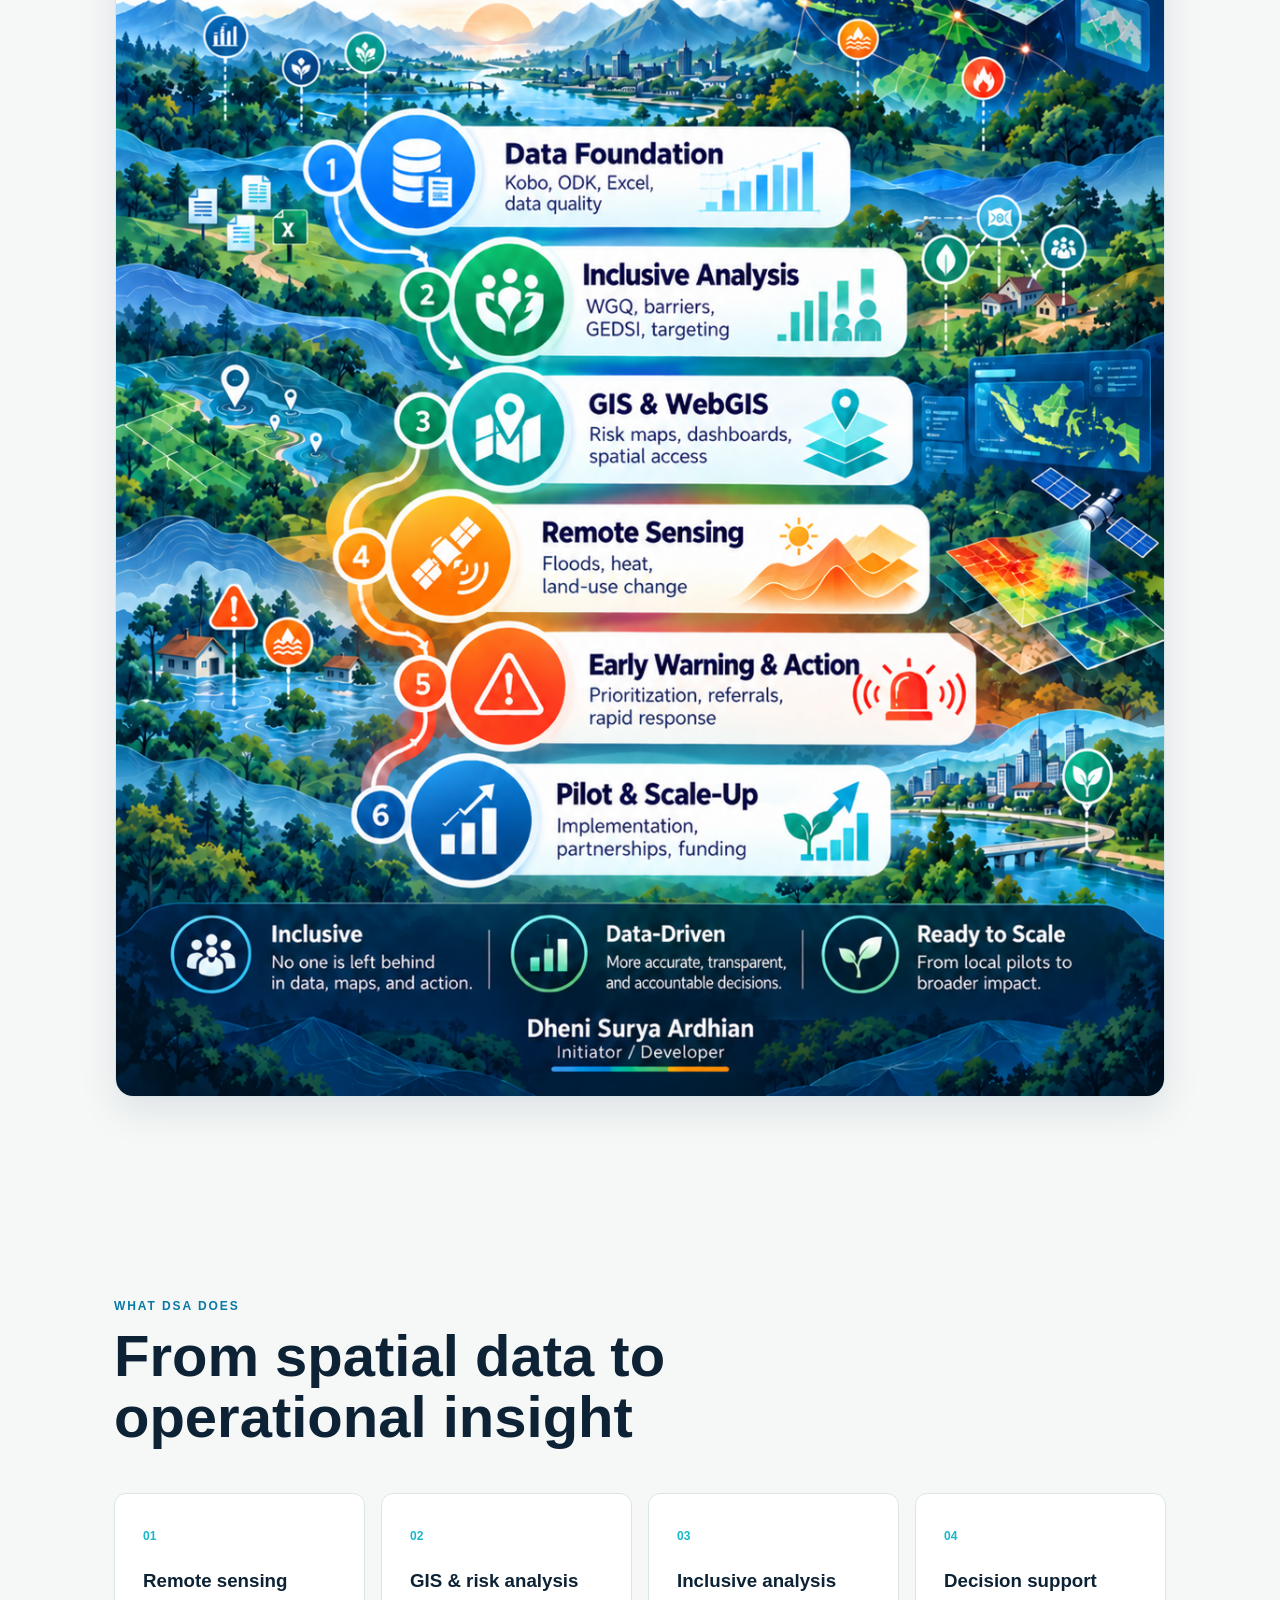
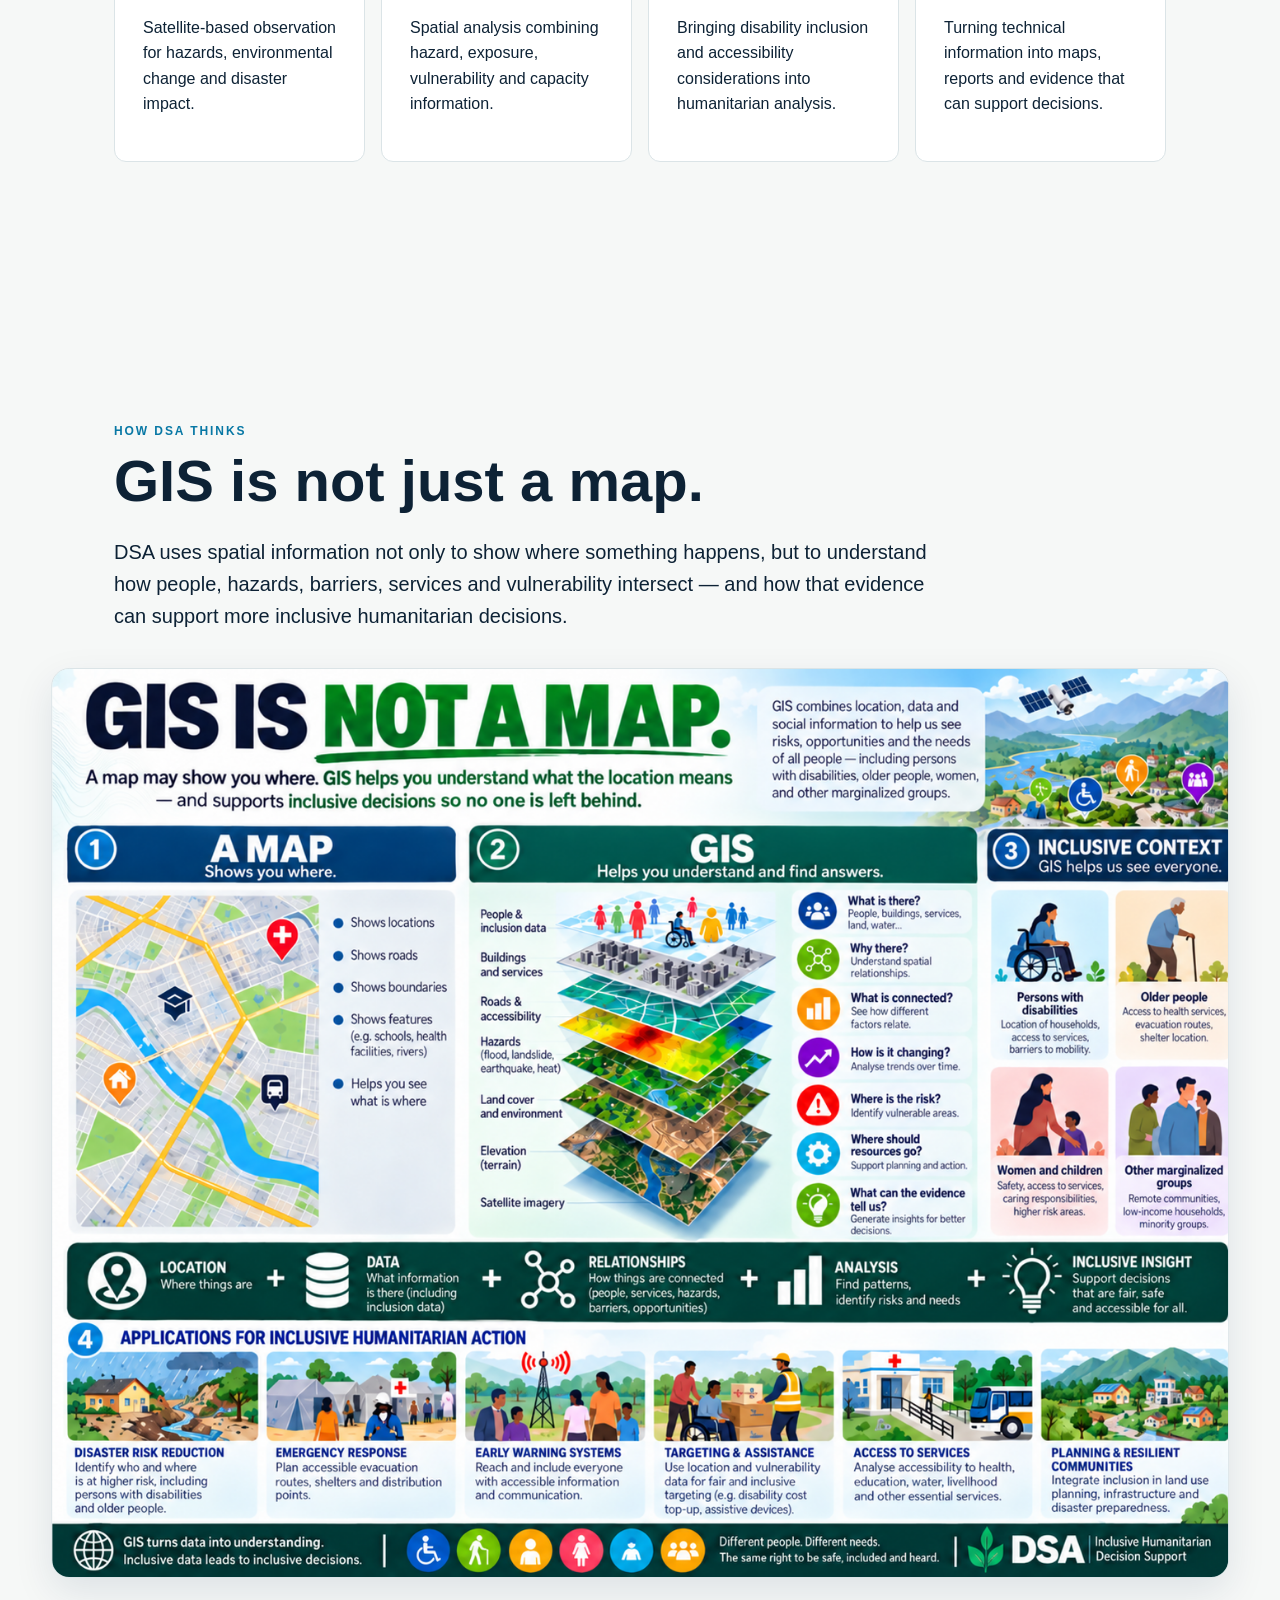
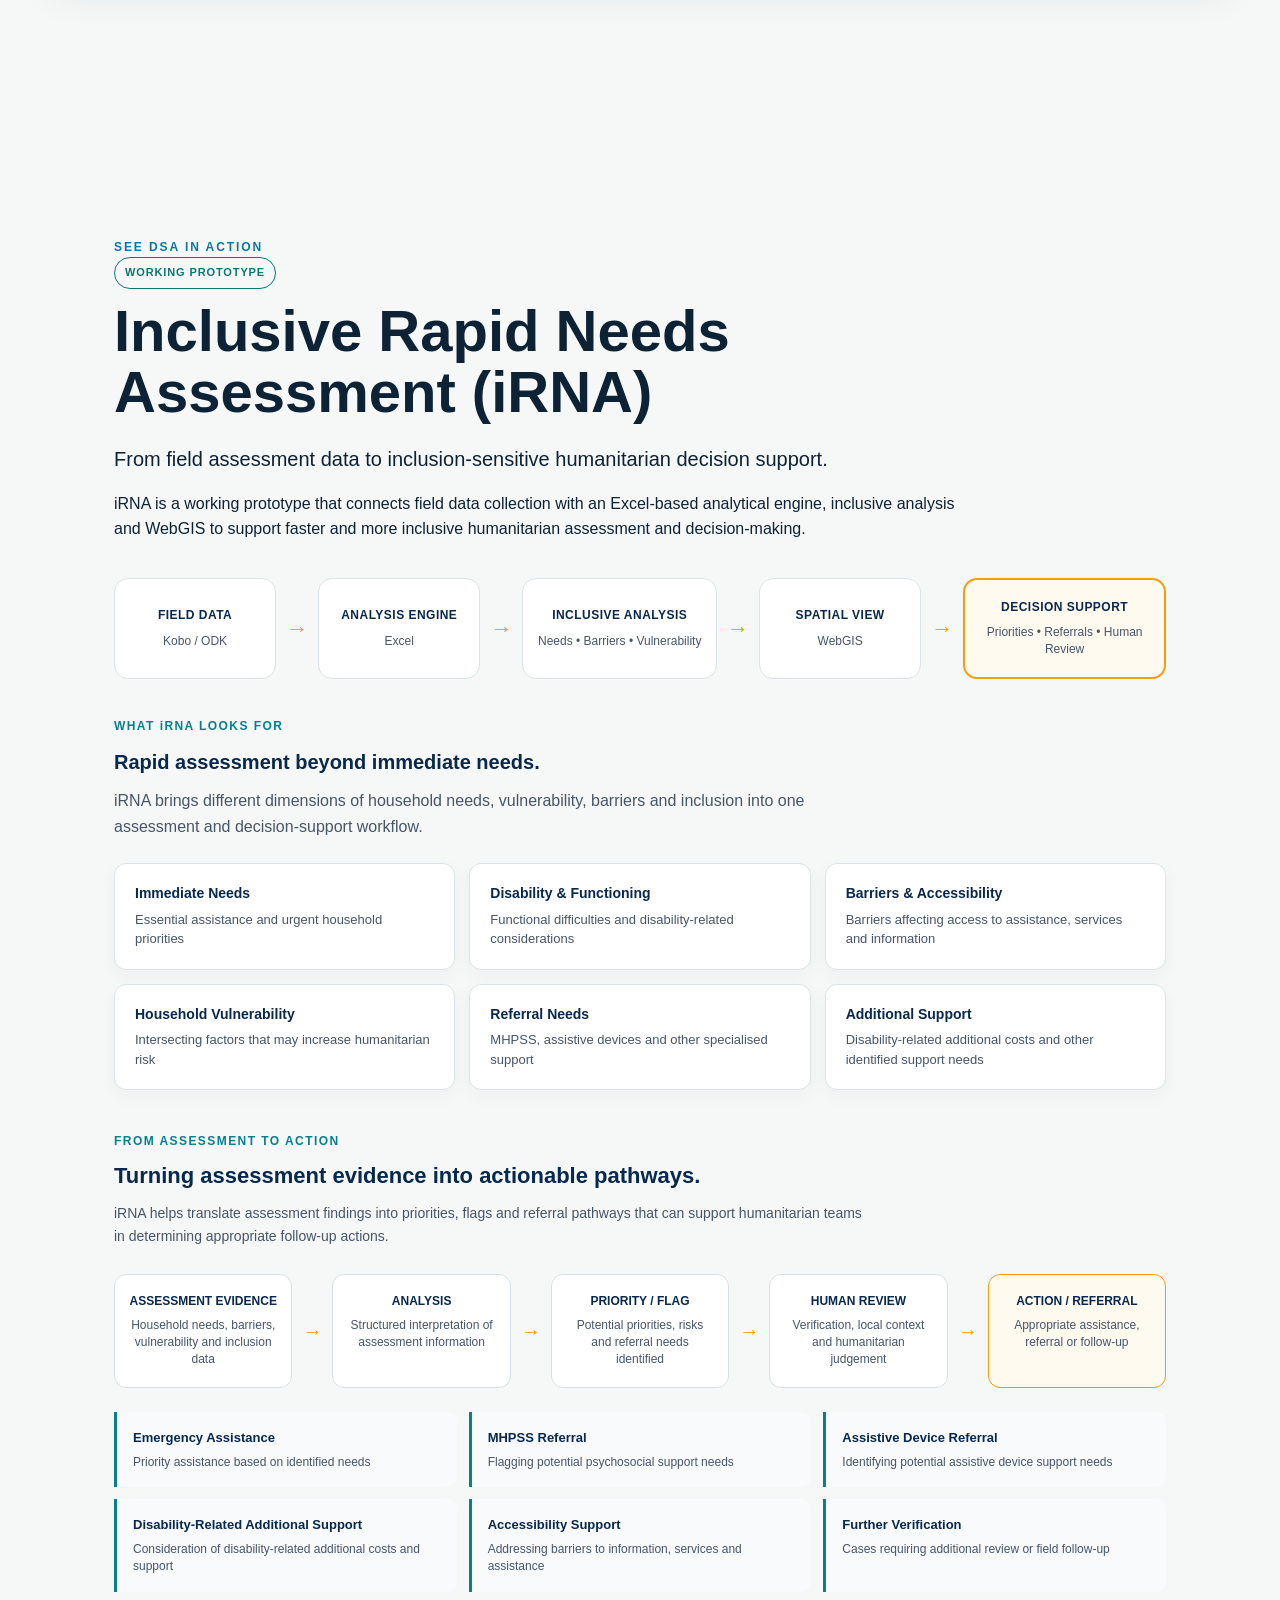
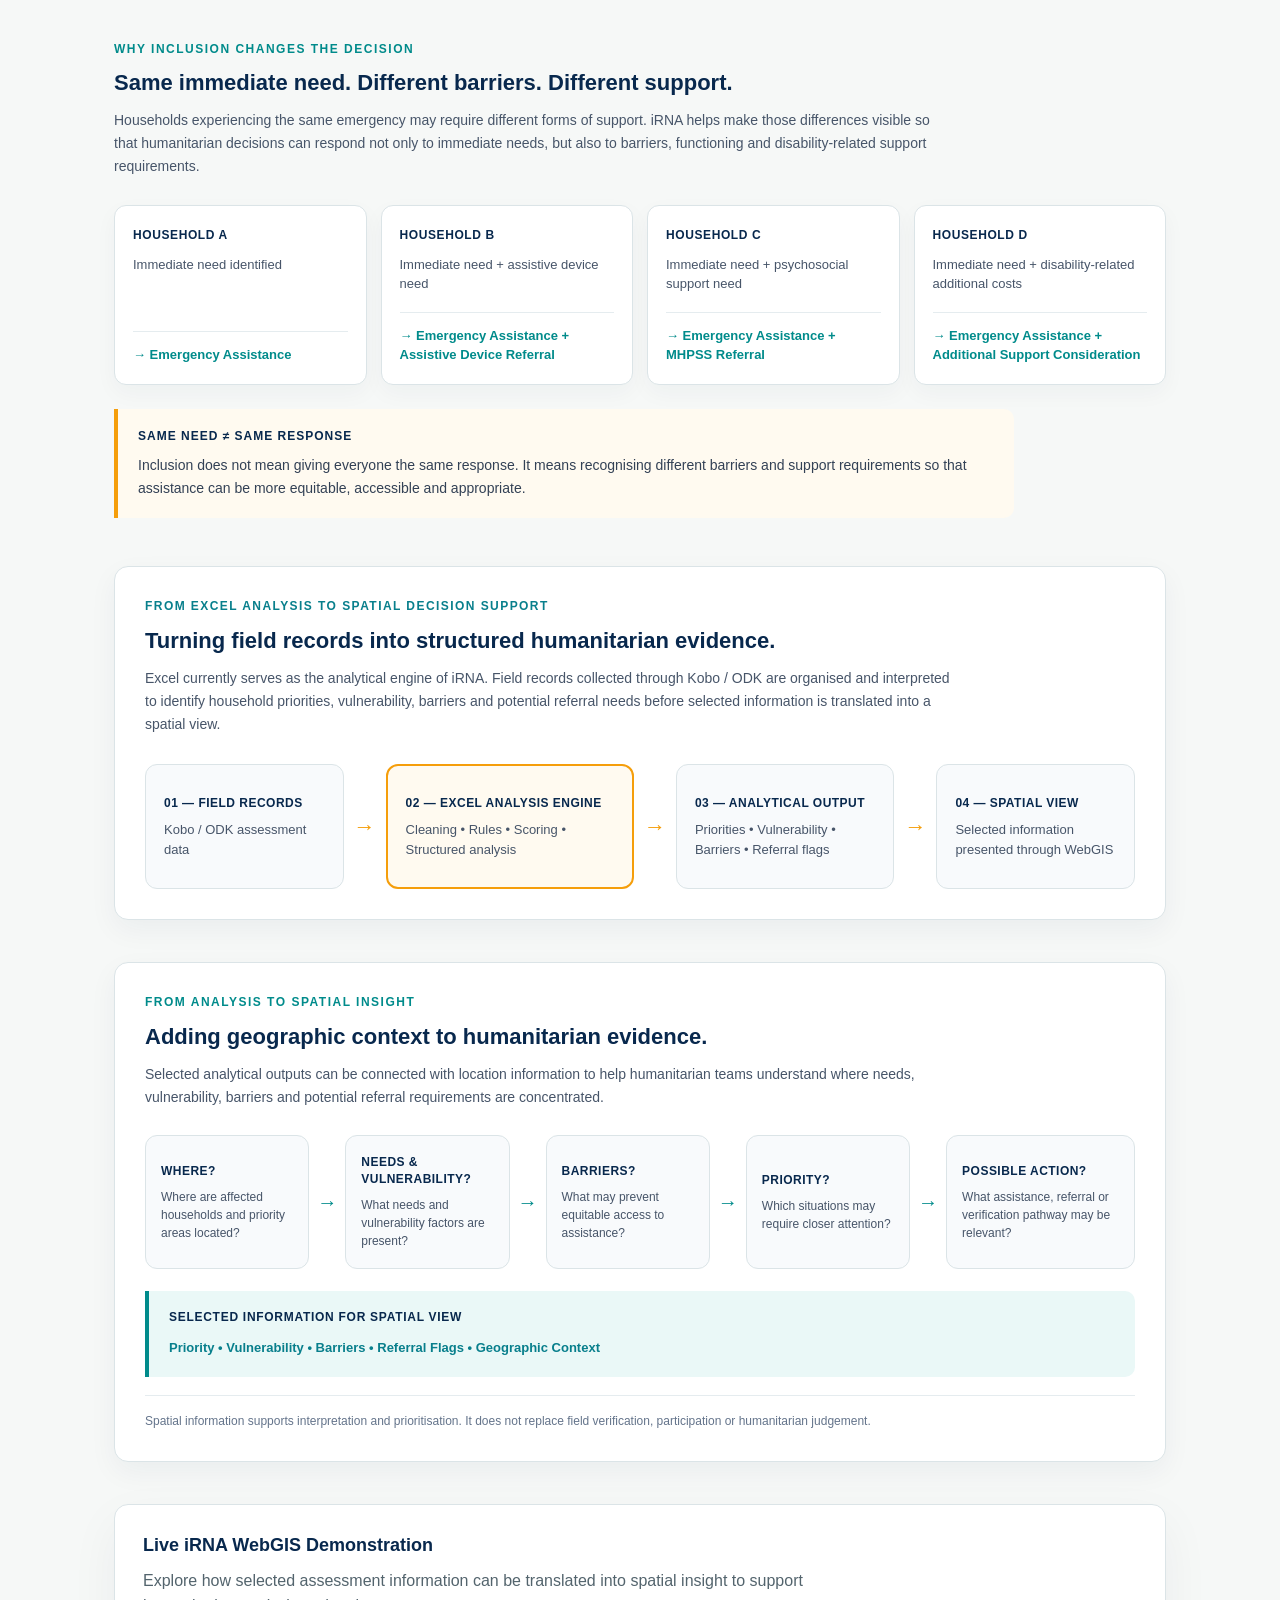
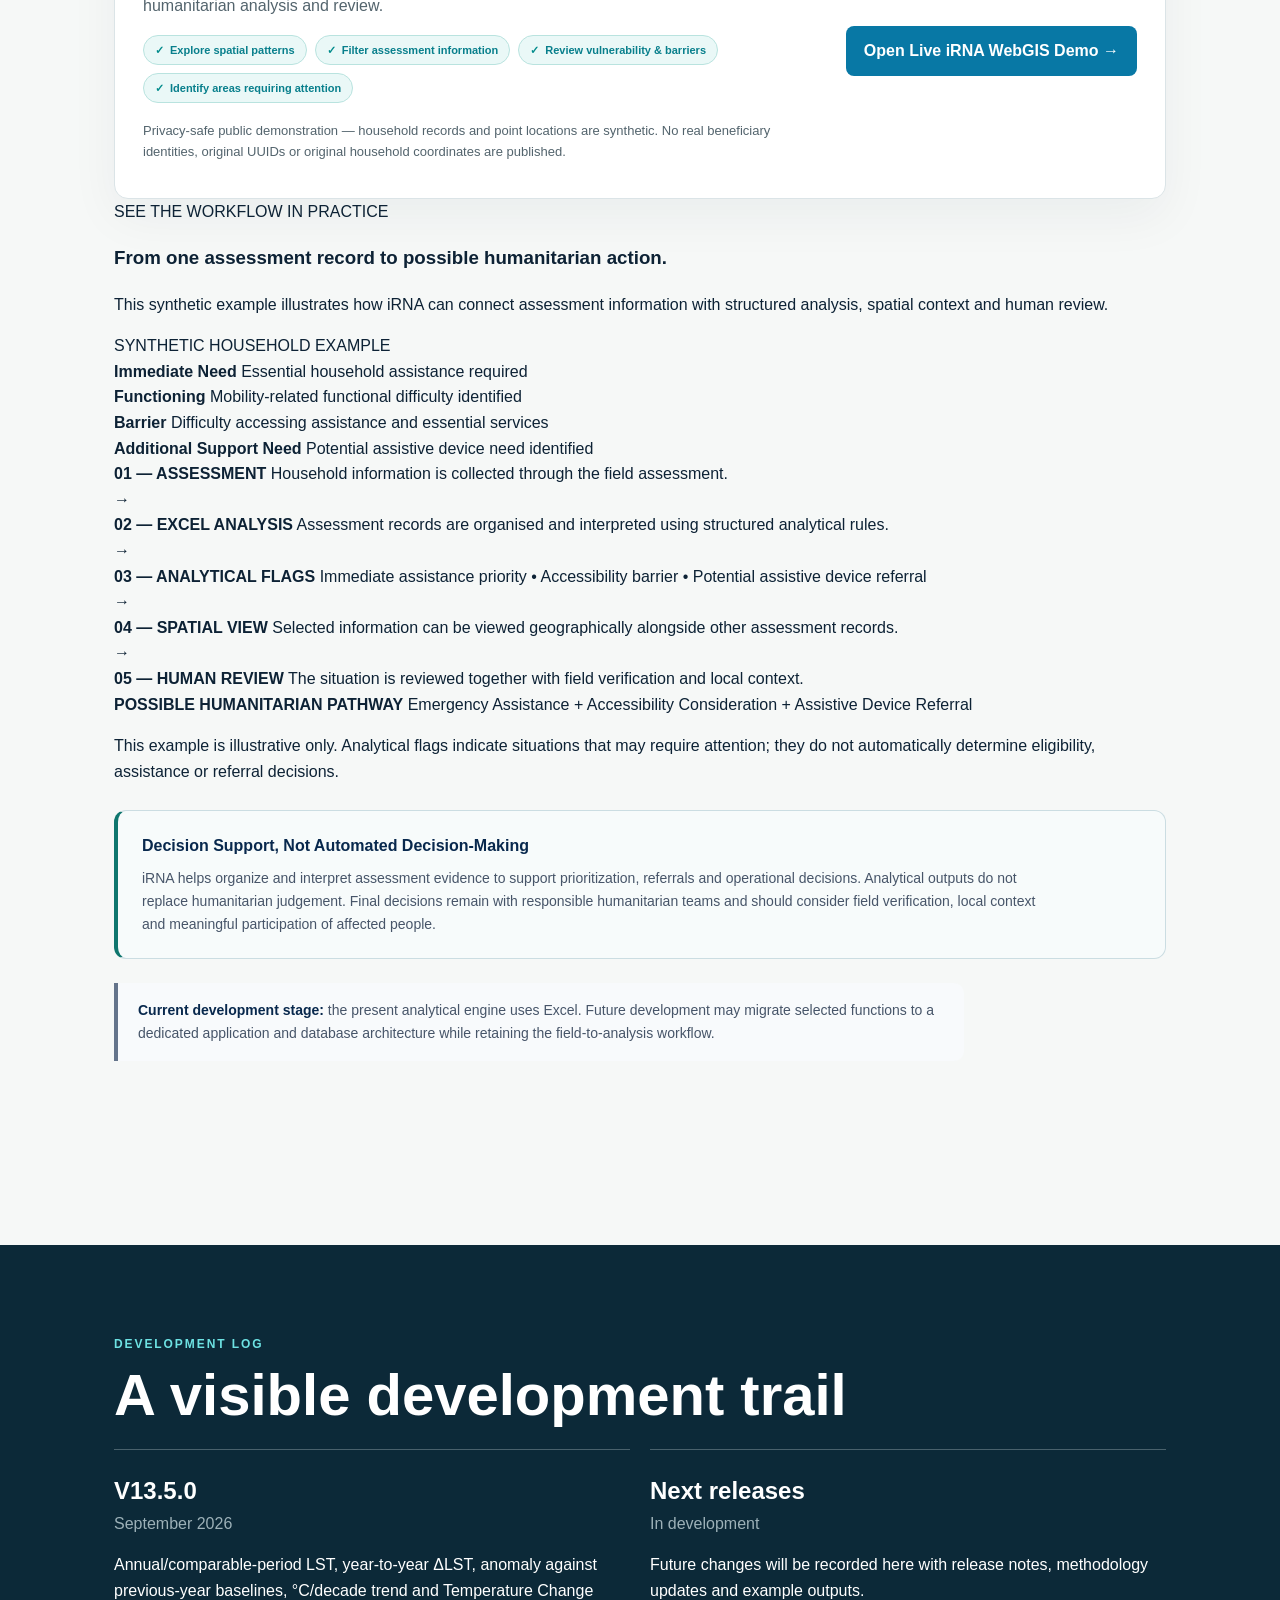
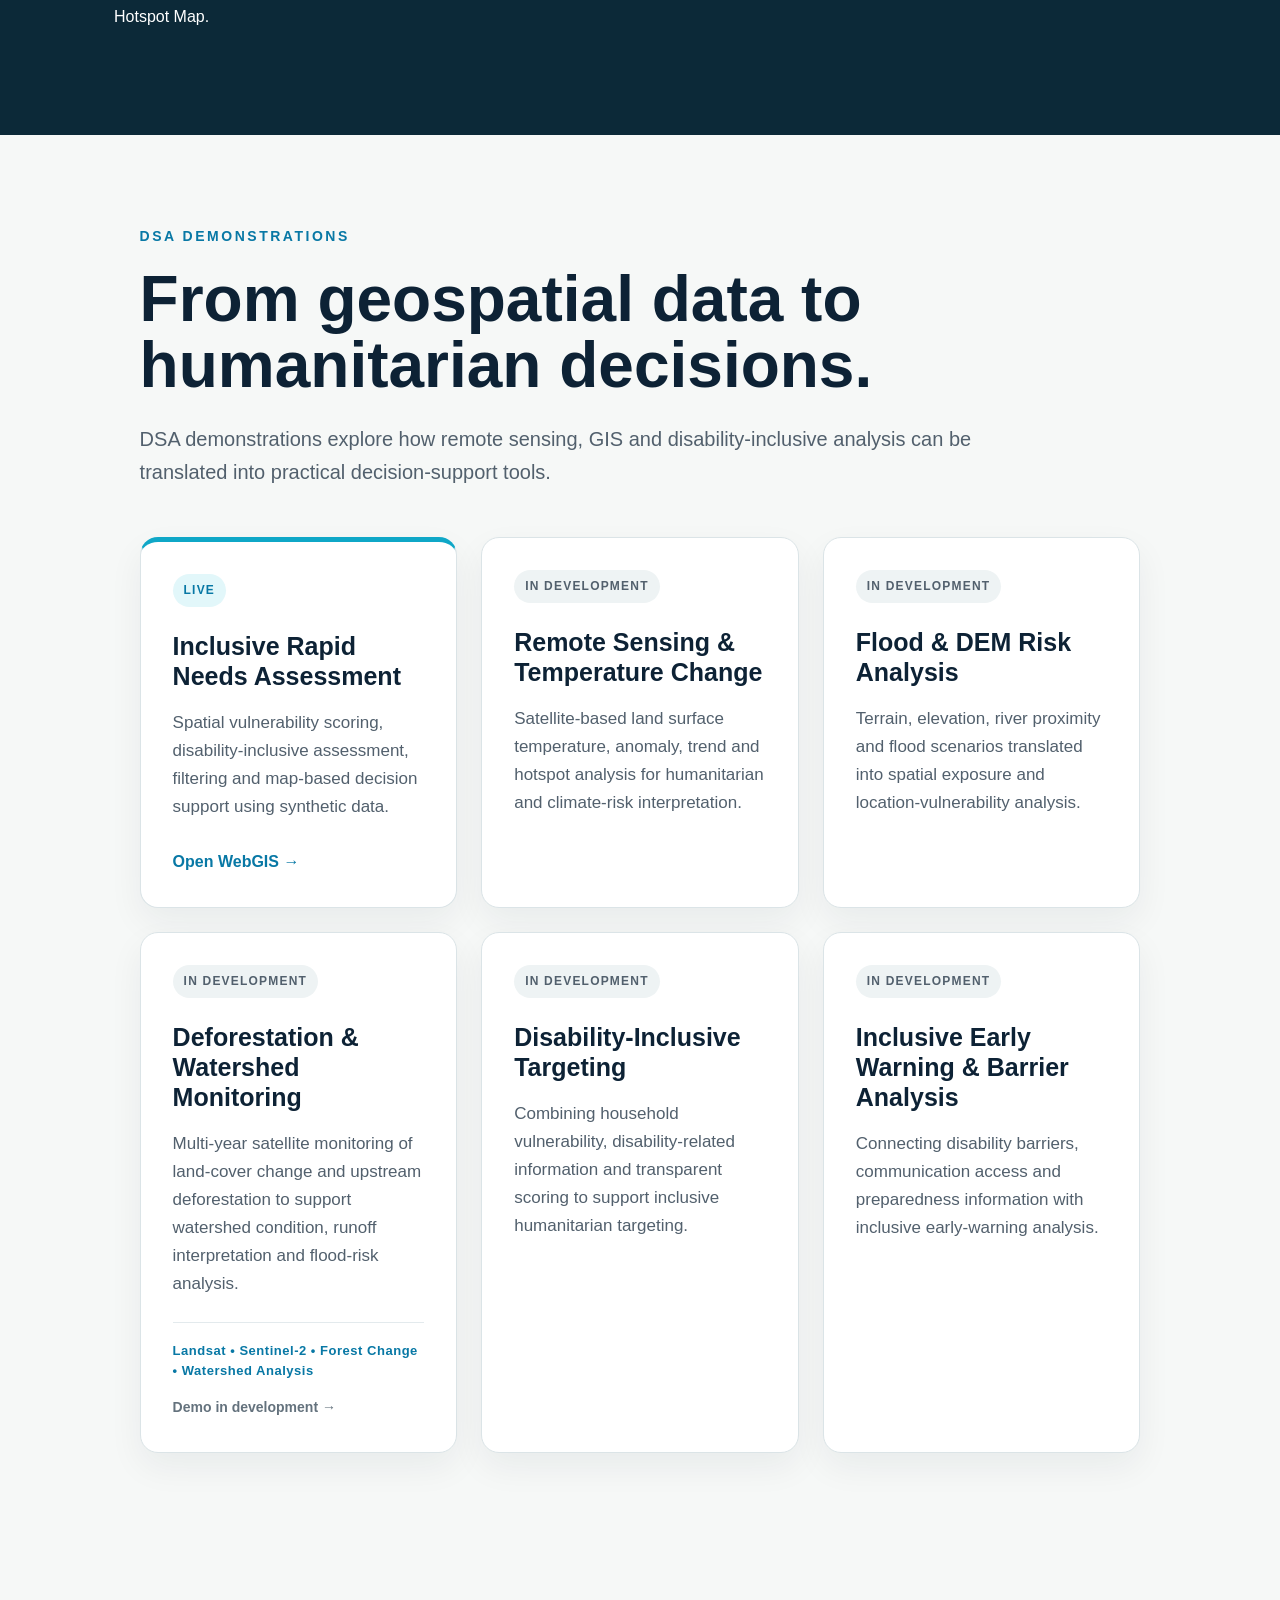
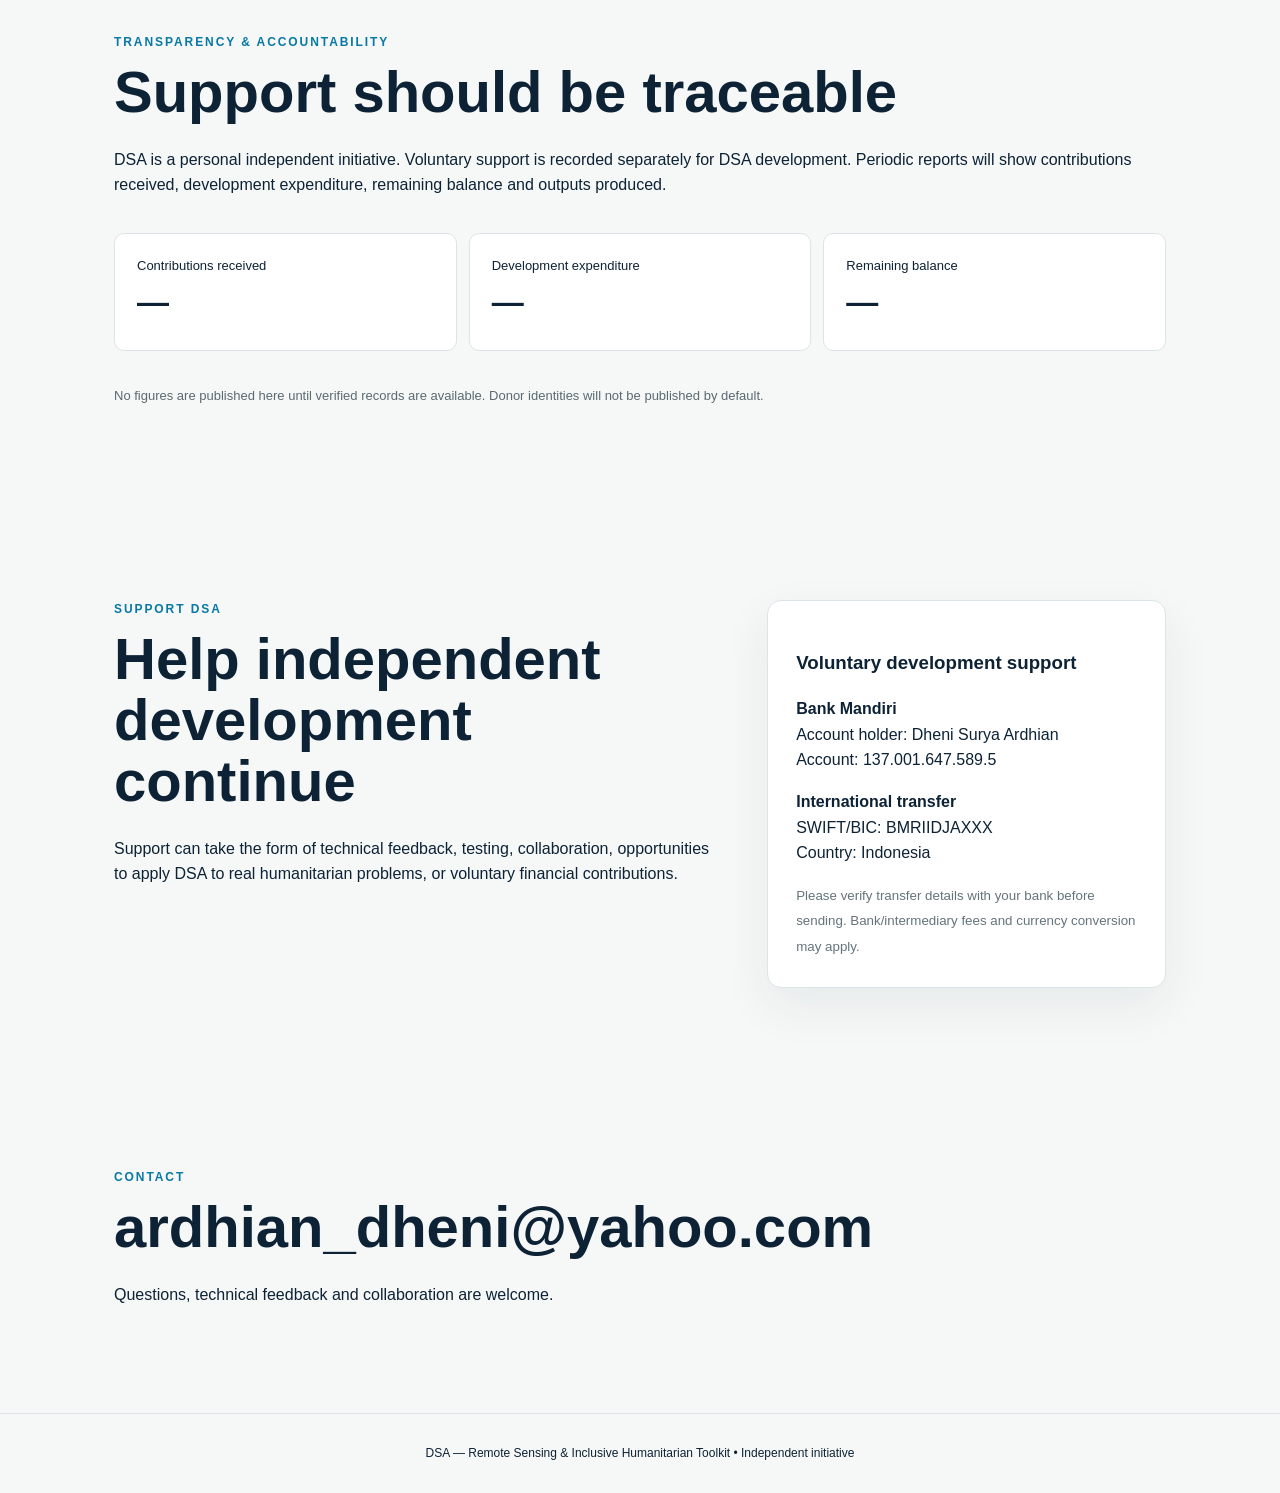
==== commit b20df8d6: "Add iRNA workflow in practice example" ====
--- a/index.html
+++ b/index.html
@@ -641,6 +641,126 @@
 
 </div>
 
+    <!-- =========================================================
+     iRNA — WORKFLOW IN PRACTICE
+     ========================================================= -->
+
+<div class="irna-practice">
+
+  <div class="irna-practice-heading">
+    <span>SEE THE WORKFLOW IN PRACTICE</span>
+    <h3>From one assessment record to possible humanitarian action.</h3>
+    <p>
+      This synthetic example illustrates how iRNA can connect assessment
+      information with structured analysis, spatial context and human review.
+    </p>
+  </div>
+
+  <div class="irna-practice-case">
+
+    <div class="irna-practice-case-label">
+      SYNTHETIC HOUSEHOLD EXAMPLE
+    </div>
+
+    <div class="irna-practice-profile">
+
+      <div>
+        <strong>Immediate Need</strong>
+        <span>Essential household assistance required</span>
+      </div>
+
+      <div>
+        <strong>Functioning</strong>
+        <span>Mobility-related functional difficulty identified</span>
+      </div>
+
+      <div>
+        <strong>Barrier</strong>
+        <span>Difficulty accessing assistance and essential services</span>
+      </div>
+
+      <div>
+        <strong>Additional Support Need</strong>
+        <span>Potential assistive device need identified</span>
+      </div>
+
+    </div>
+
+  </div>
+
+  <div class="irna-practice-flow">
+
+    <div class="irna-practice-step">
+      <strong>01 — ASSESSMENT</strong>
+      <span>
+        Household information is collected through the field assessment.
+      </span>
+    </div>
+
+    <div class="irna-practice-arrow">→</div>
+
+    <div class="irna-practice-step">
+      <strong>02 — EXCEL ANALYSIS</strong>
+      <span>
+        Assessment records are organised and interpreted using structured
+        analytical rules.
+      </span>
+    </div>
+
+    <div class="irna-practice-arrow">→</div>
+
+    <div class="irna-practice-step highlight">
+      <strong>03 — ANALYTICAL FLAGS</strong>
+      <span>
+        Immediate assistance priority • Accessibility barrier •
+        Potential assistive device referral
+      </span>
+    </div>
+
+    <div class="irna-practice-arrow">→</div>
+
+    <div class="irna-practice-step">
+      <strong>04 — SPATIAL VIEW</strong>
+      <span>
+        Selected information can be viewed geographically alongside
+        other assessment records.
+      </span>
+    </div>
+
+    <div class="irna-practice-arrow">→</div>
+
+    <div class="irna-practice-step">
+      <strong>05 — HUMAN REVIEW</strong>
+      <span>
+        The situation is reviewed together with field verification
+        and local context.
+      </span>
+    </div>
+
+  </div>
+
+  <div class="irna-practice-outcome">
+
+    <strong>POSSIBLE HUMANITARIAN PATHWAY</strong>
+
+    <span>
+      Emergency Assistance
+      +
+      Accessibility Consideration
+      +
+      Assistive Device Referral
+    </span>
+
+  </div>
+
+  <p class="irna-practice-note">
+    This example is illustrative only. Analytical flags indicate situations
+    that may require attention; they do not automatically determine eligibility,
+    assistance or referral decisions.
+  </p>
+
+</div>
+    
 <div class="irna-human-review">
   <strong>Decision Support, Not Automated Decision-Making</strong>
   <p>
--- a/assets/style.css
+++ b/assets/style.css
@@ -2298,3 +2298,73 @@
     padding: 16px 17px;
   }
 }
+
+/* =========================================================
+   iRNA — LIVE WEBGIS DEMONSTRATION CAPABILITIES
+   ========================================================= */
+
+.irna-demo-content {
+  flex: 1;
+  min-width: 0;
+}
+
+.irna-demo-capabilities {
+  display: flex;
+  flex-wrap: wrap;
+  gap: 8px;
+  margin: 16px 0 18px;
+}
+
+.irna-demo-capabilities span {
+  display: inline-flex;
+  align-items: center;
+  padding: 7px 11px;
+  background: #eaf8f7;
+  border: 1px solid #b9e3df;
+  border-radius: 999px;
+  color: #087f8c;
+  font-size: 11px;
+  font-weight: 700;
+  line-height: 1.3;
+}
+
+.irna-demo-capabilities span::before {
+  content: "✓";
+  margin-right: 6px;
+  color: #008b8b;
+  font-weight: 800;
+}
+
+/* Keep the demo button clearly separated */
+
+.irna-demo-card {
+  gap: 28px;
+}
+
+.irna-demo-card .demo-link {
+  flex-shrink: 0;
+  align-self: center;
+}
+
+/* Mobile */
+
+@media (max-width: 700px) {
+
+  .irna-demo-card {
+    flex-direction: column;
+    align-items: stretch;
+    gap: 20px;
+  }
+
+  .irna-demo-capabilities {
+    gap: 7px;
+  }
+
+  .irna-demo-capabilities span {
+    font-size: 10.5px;
+  }
+
+  .irna-demo-card .demo-link {
+    align-self: flex-start;
+  }
+}
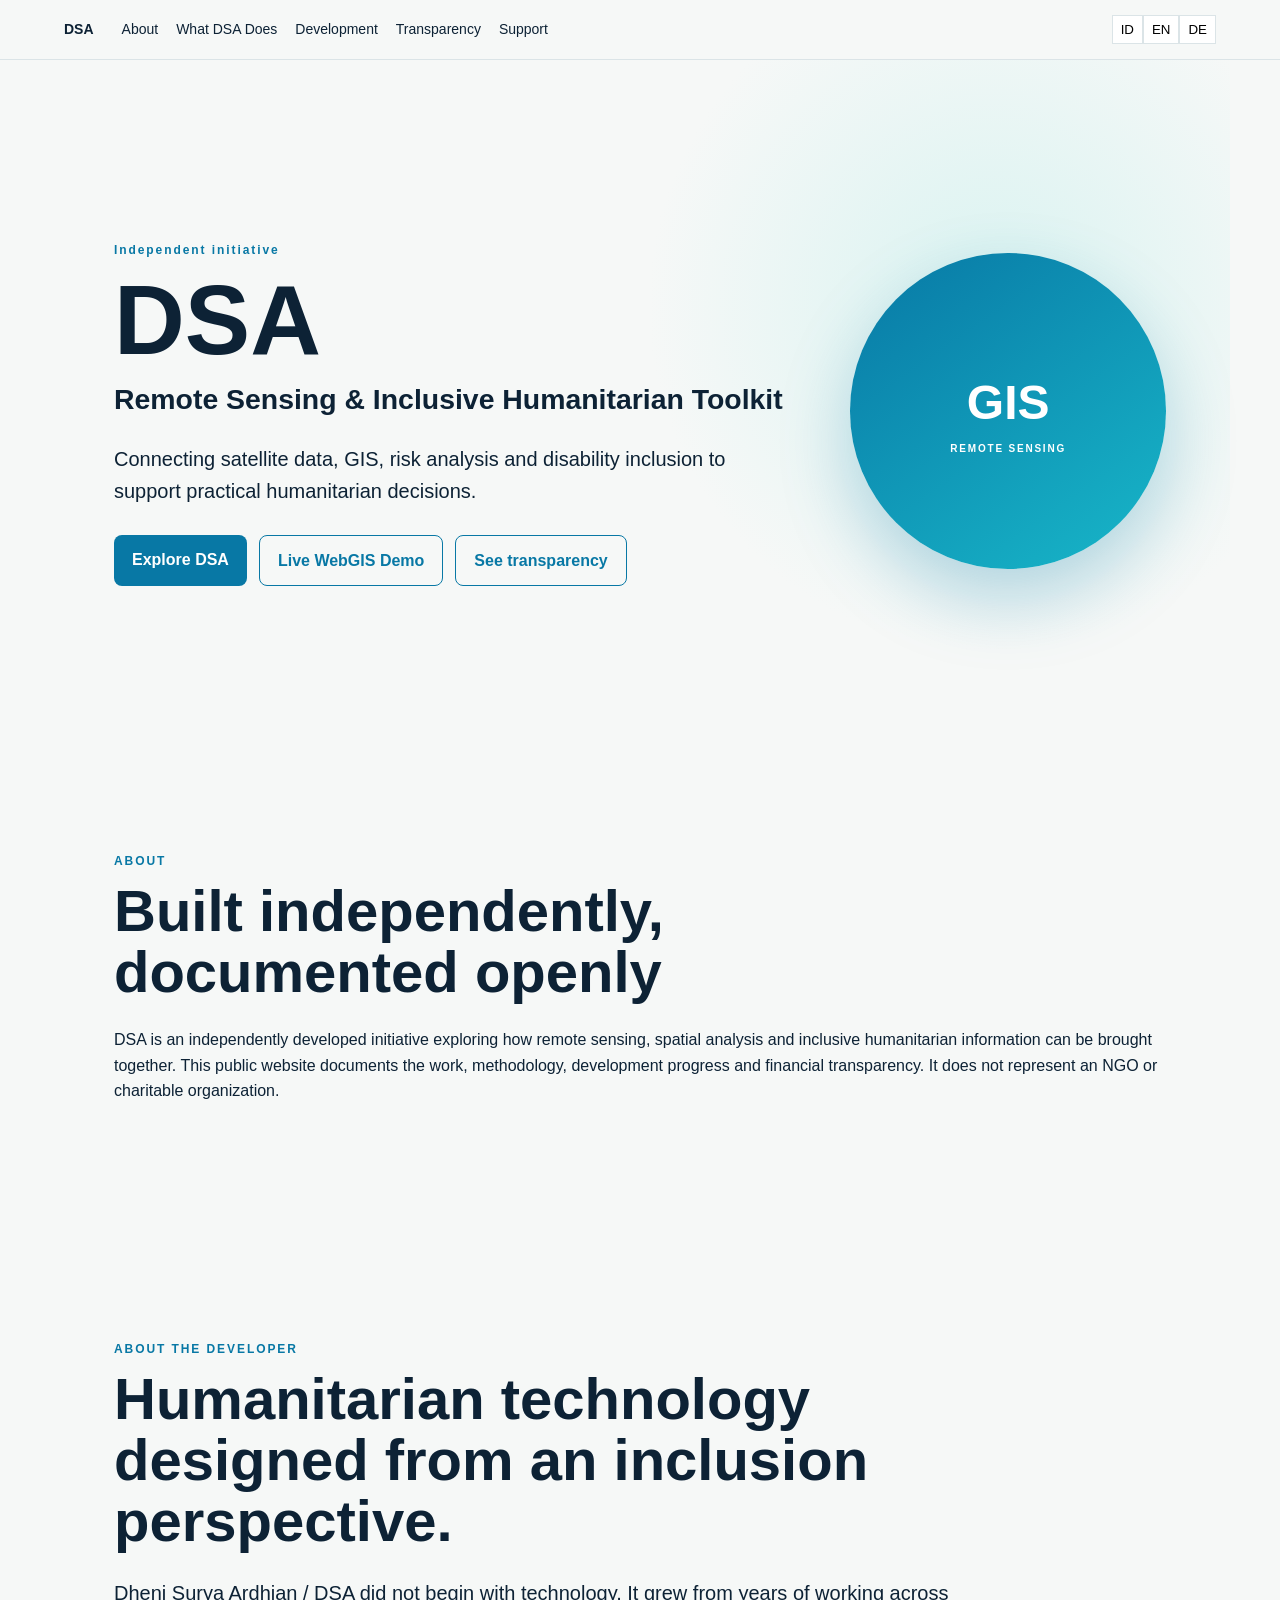
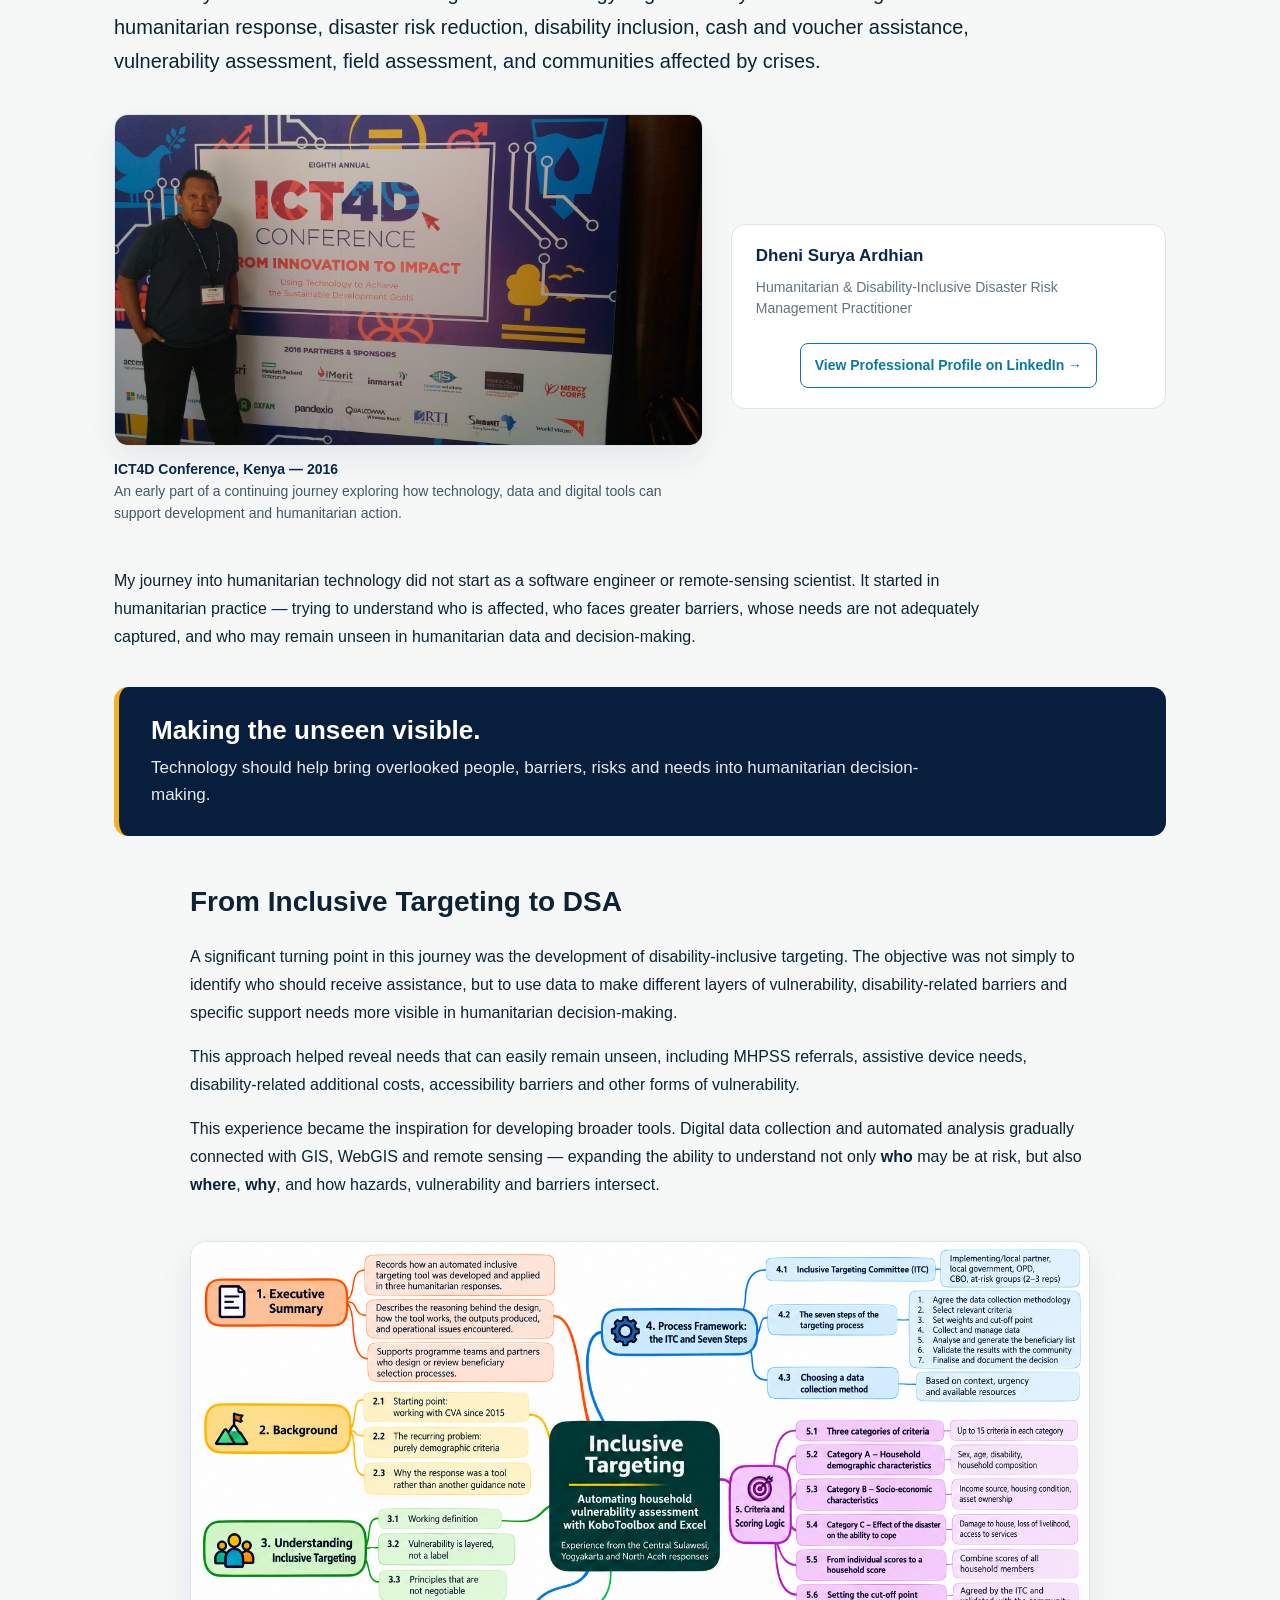
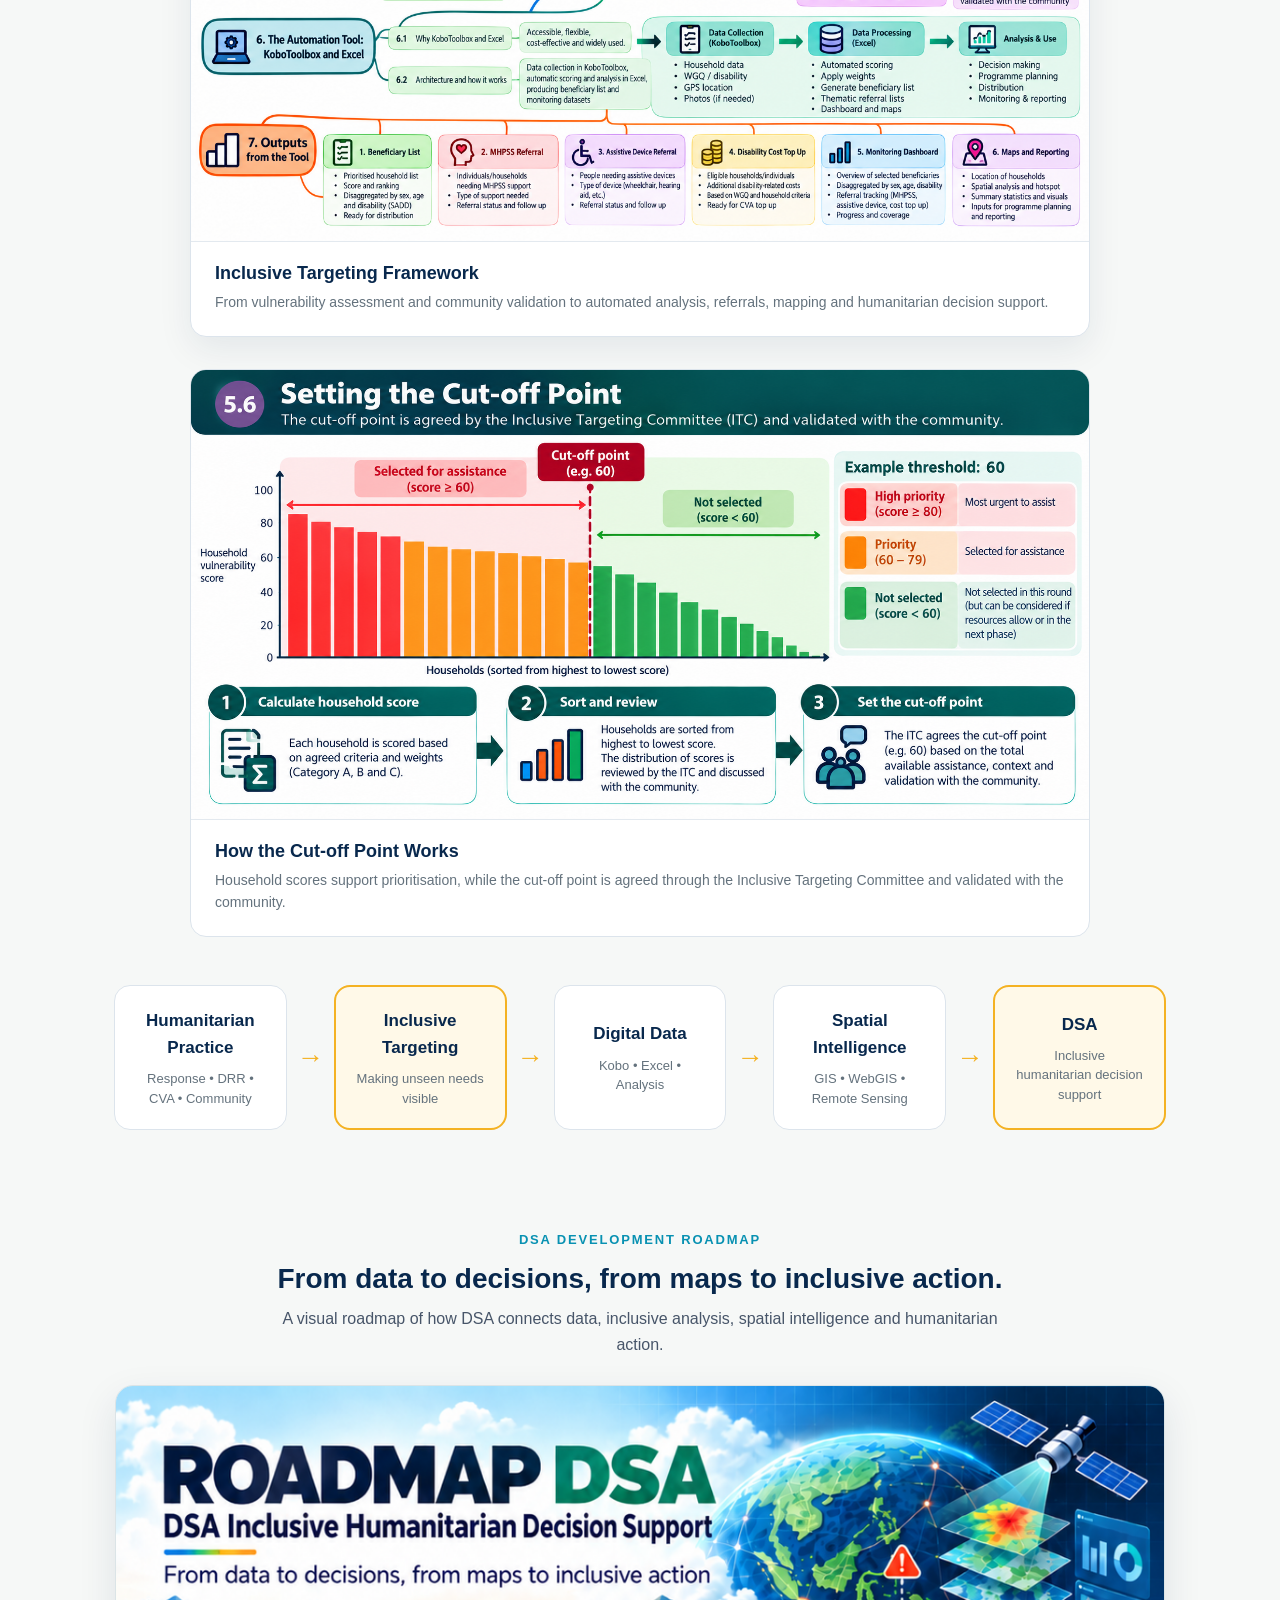
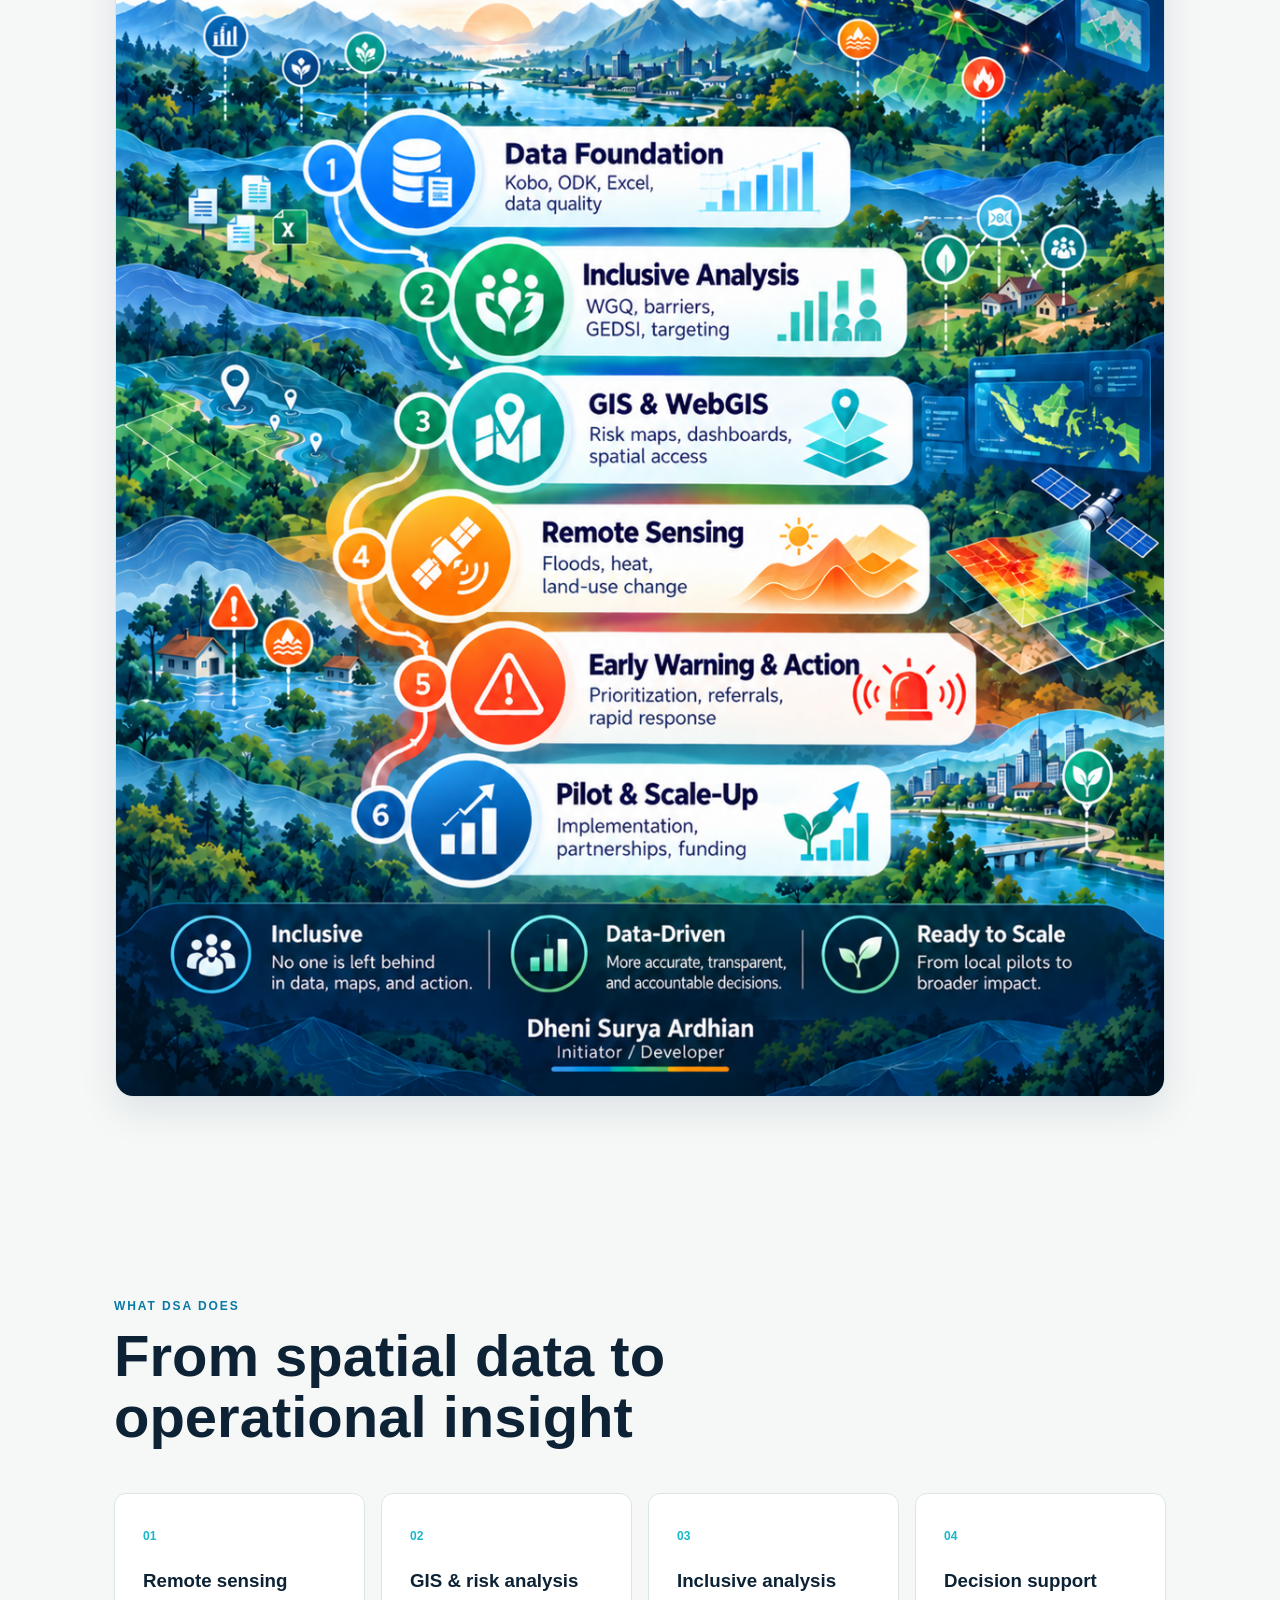
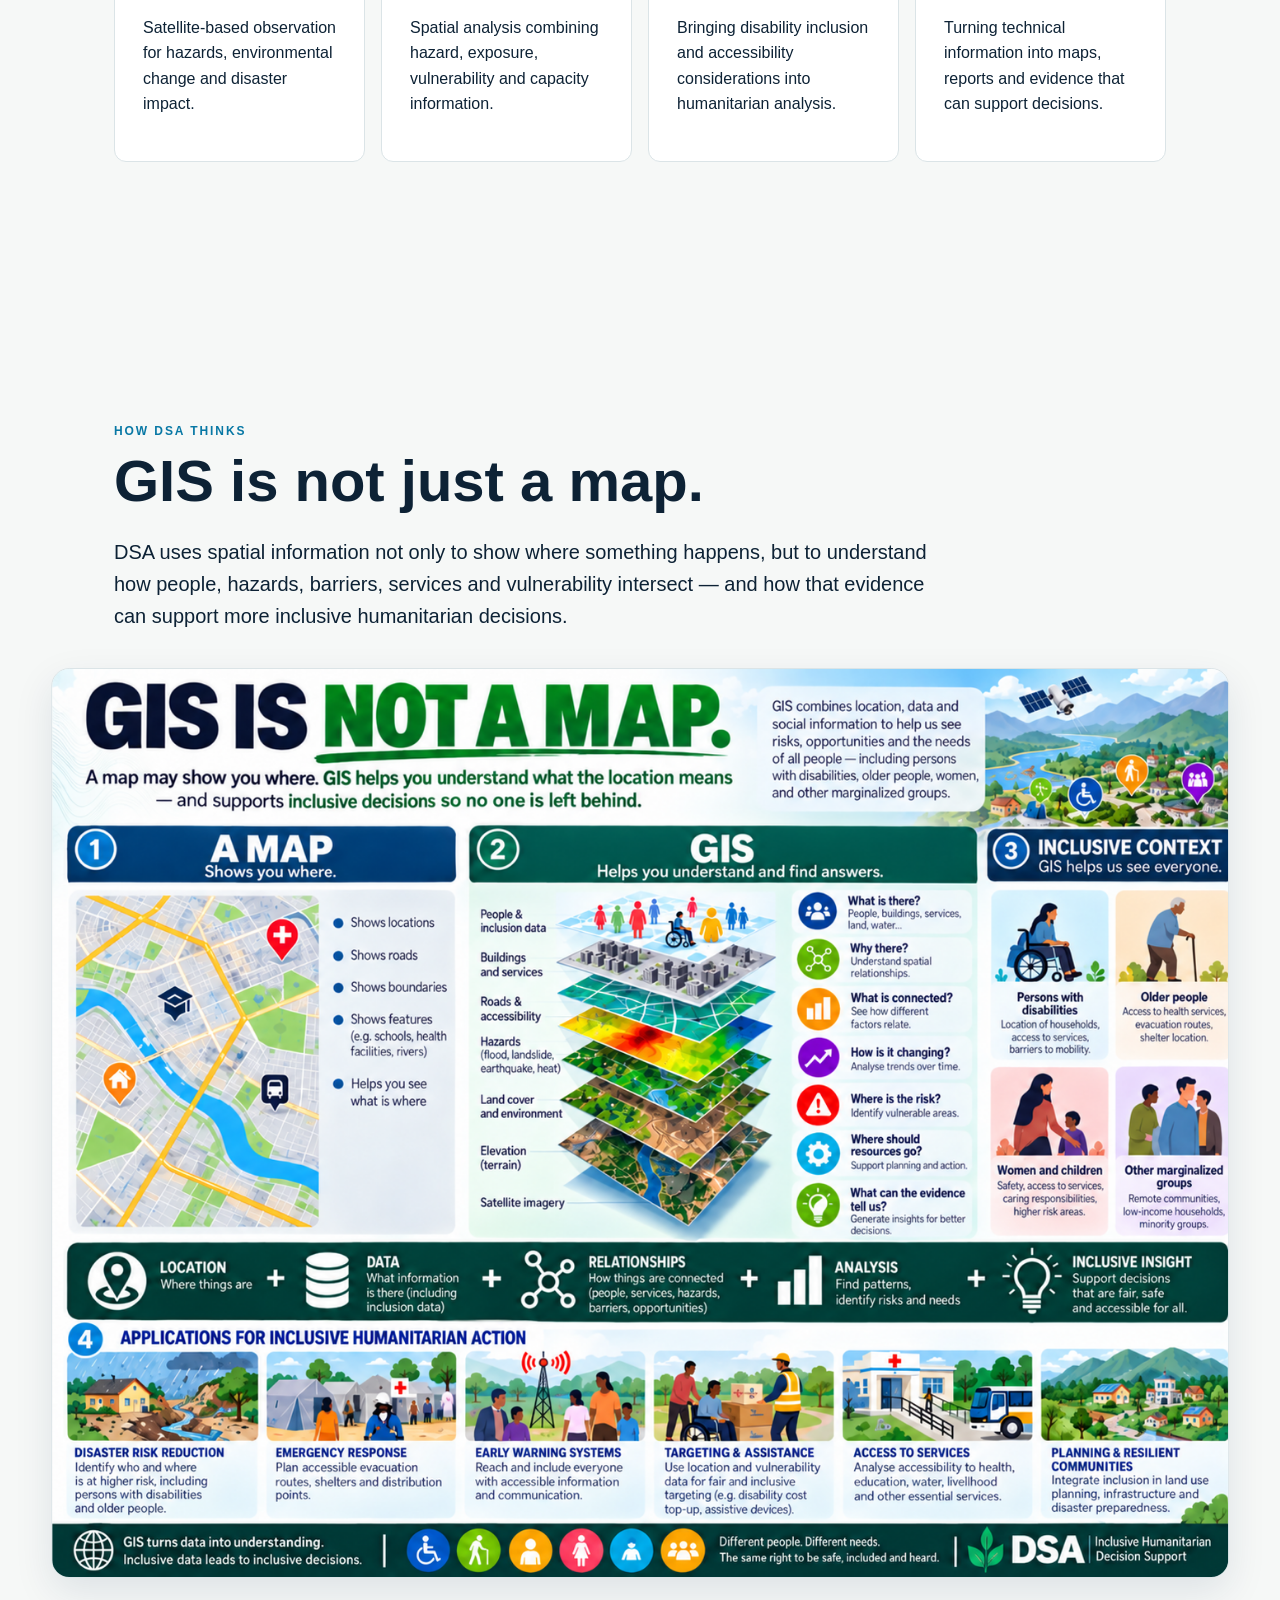
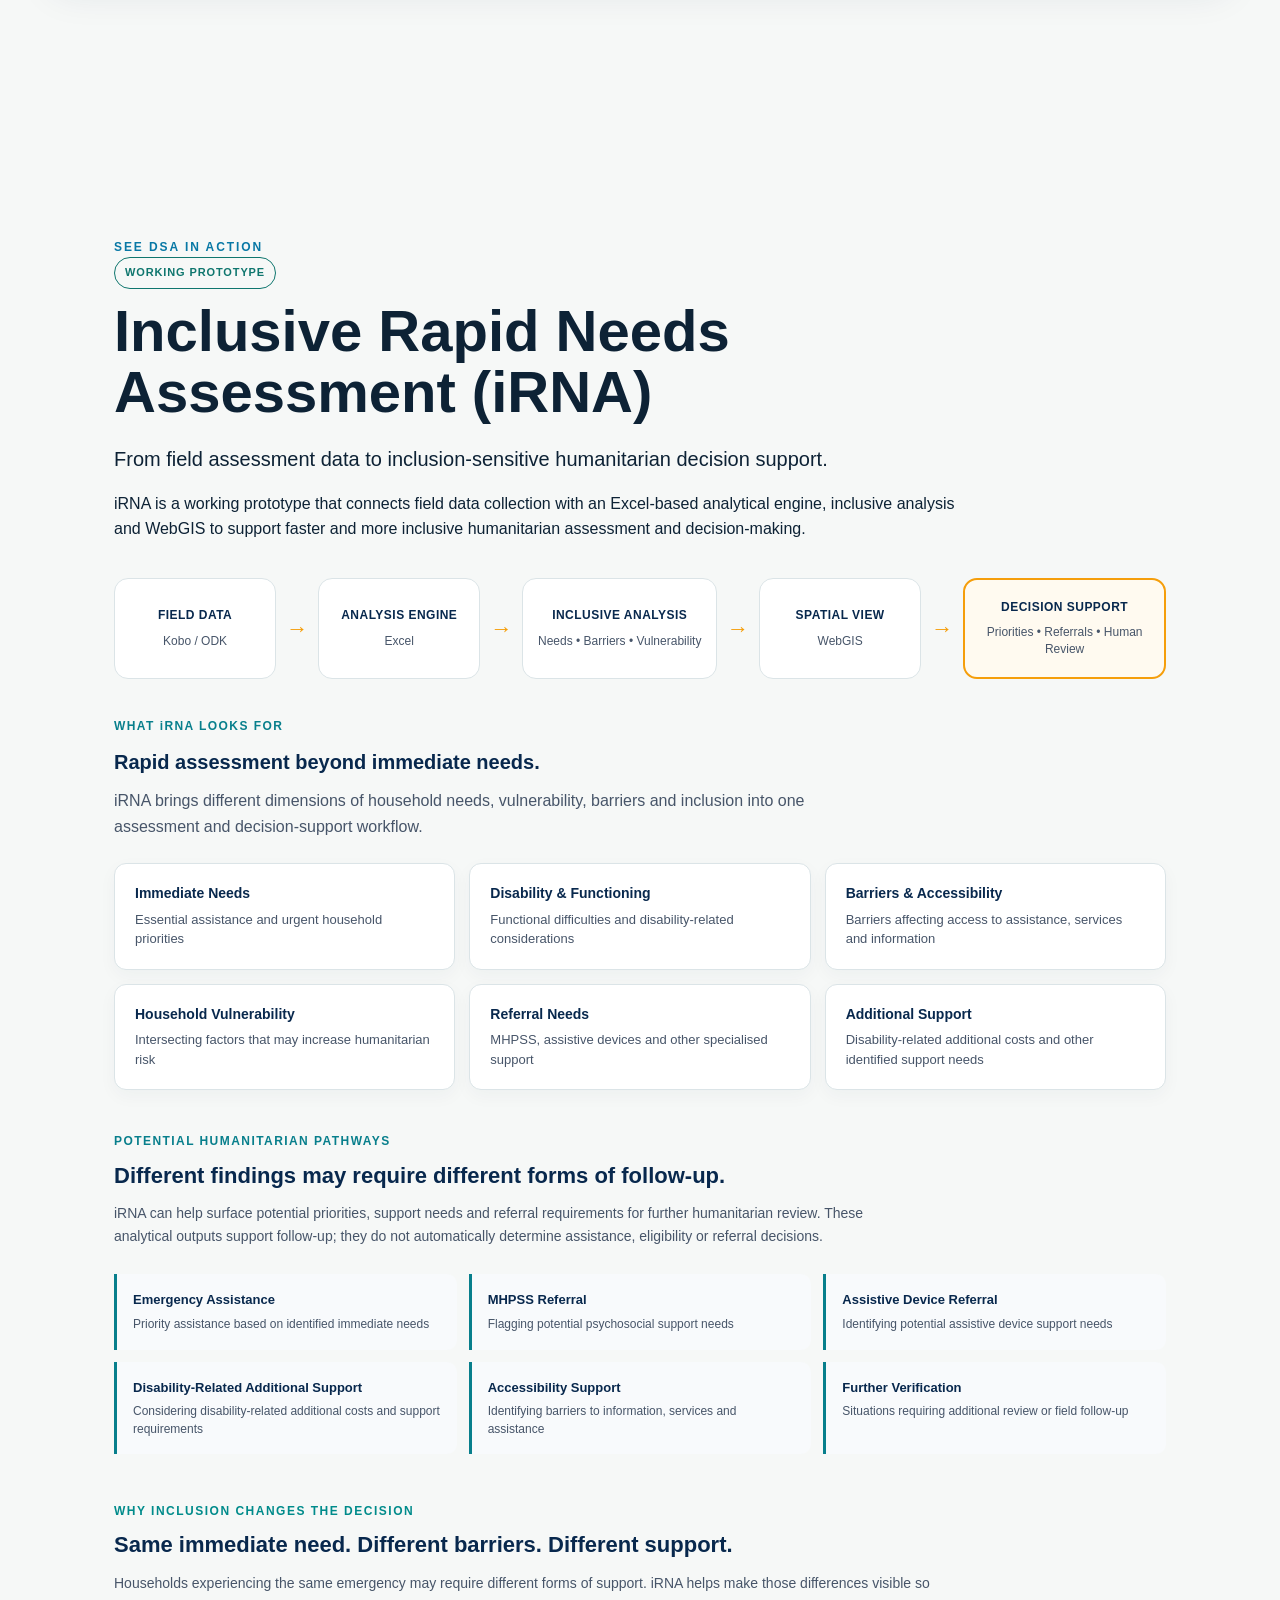
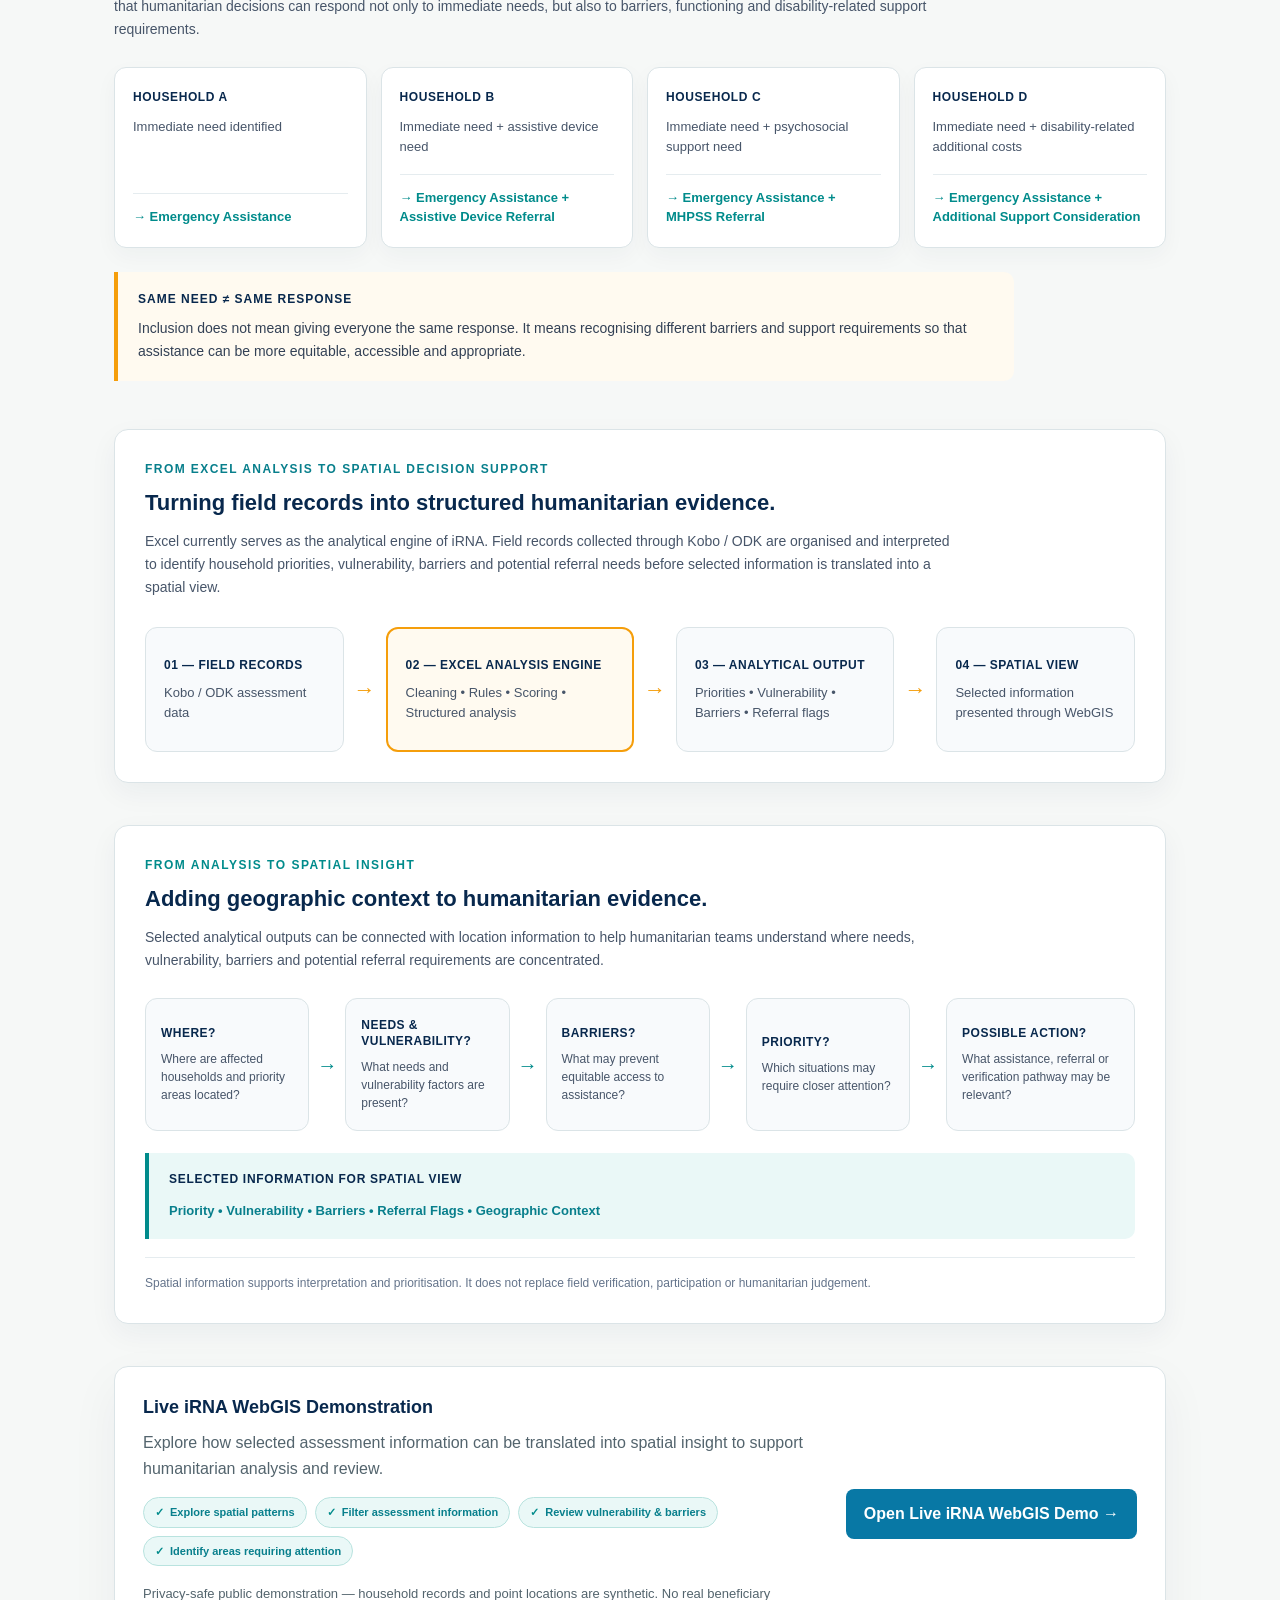
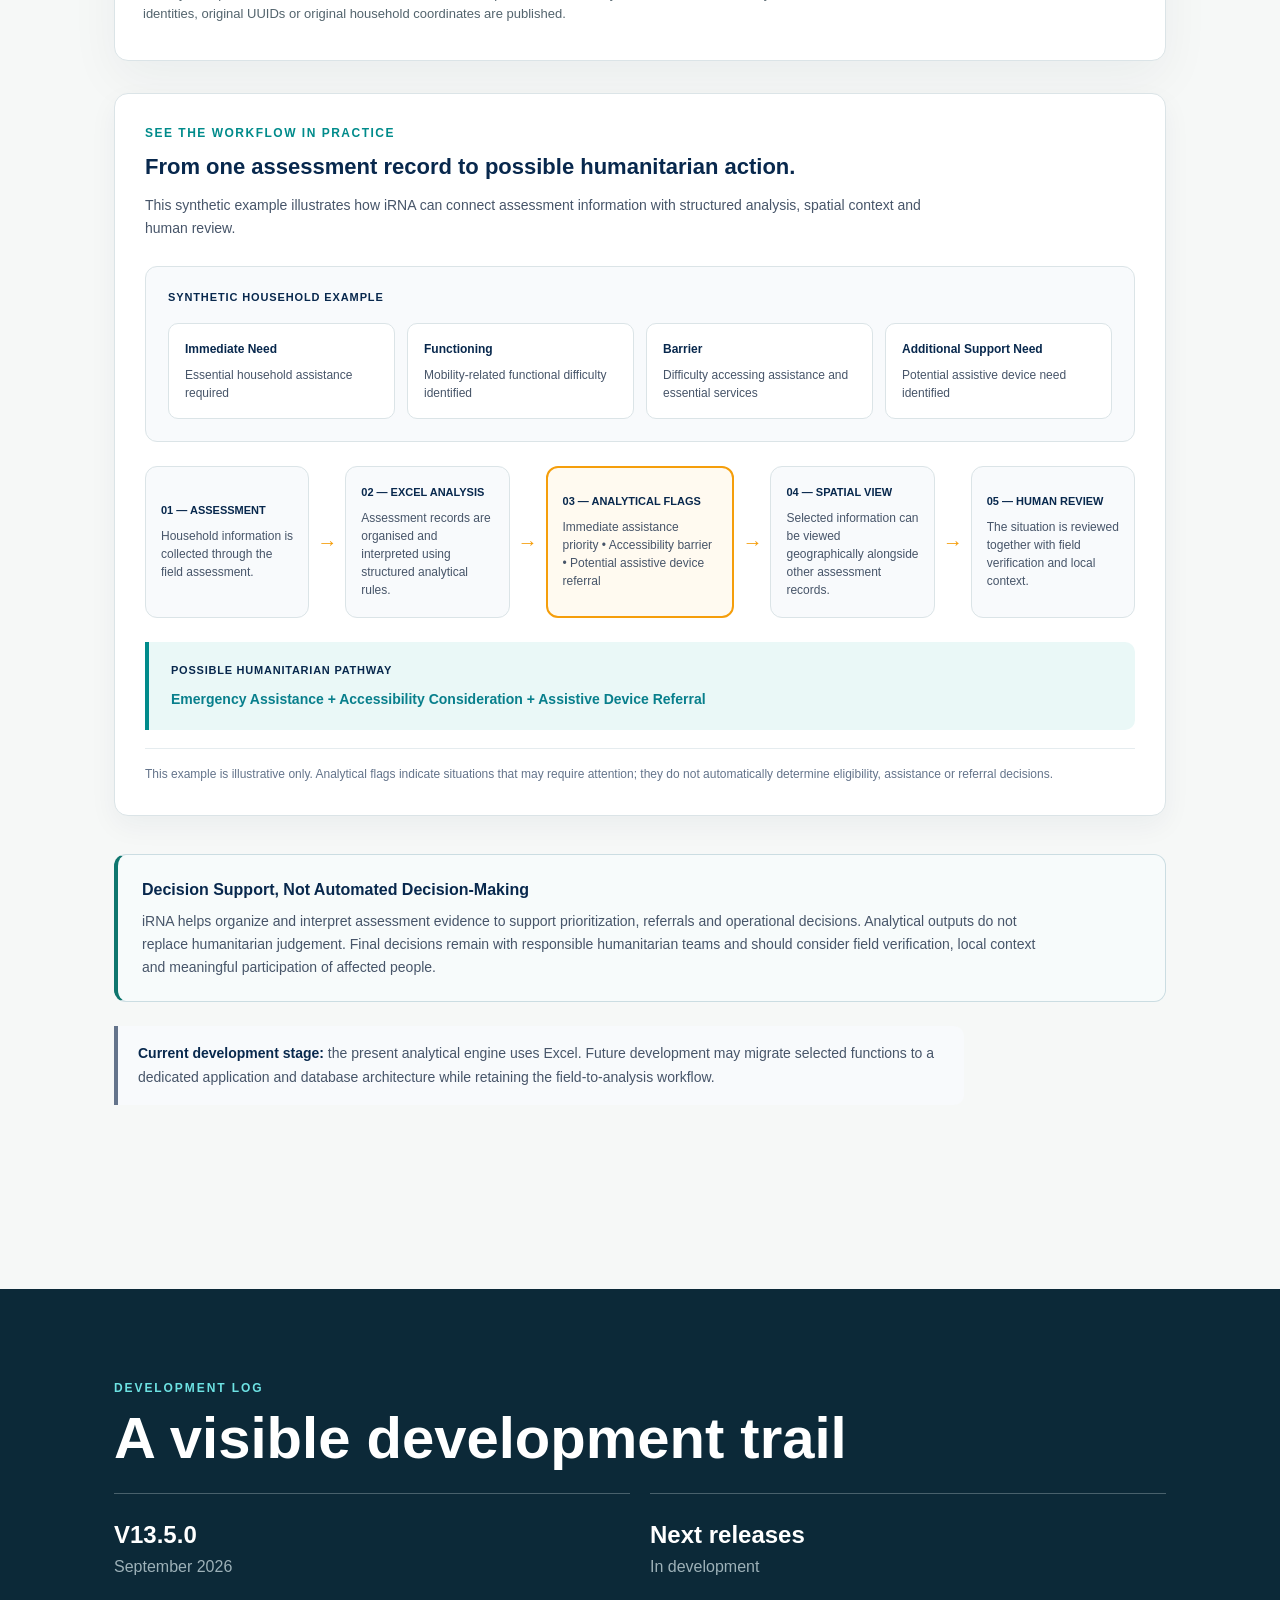
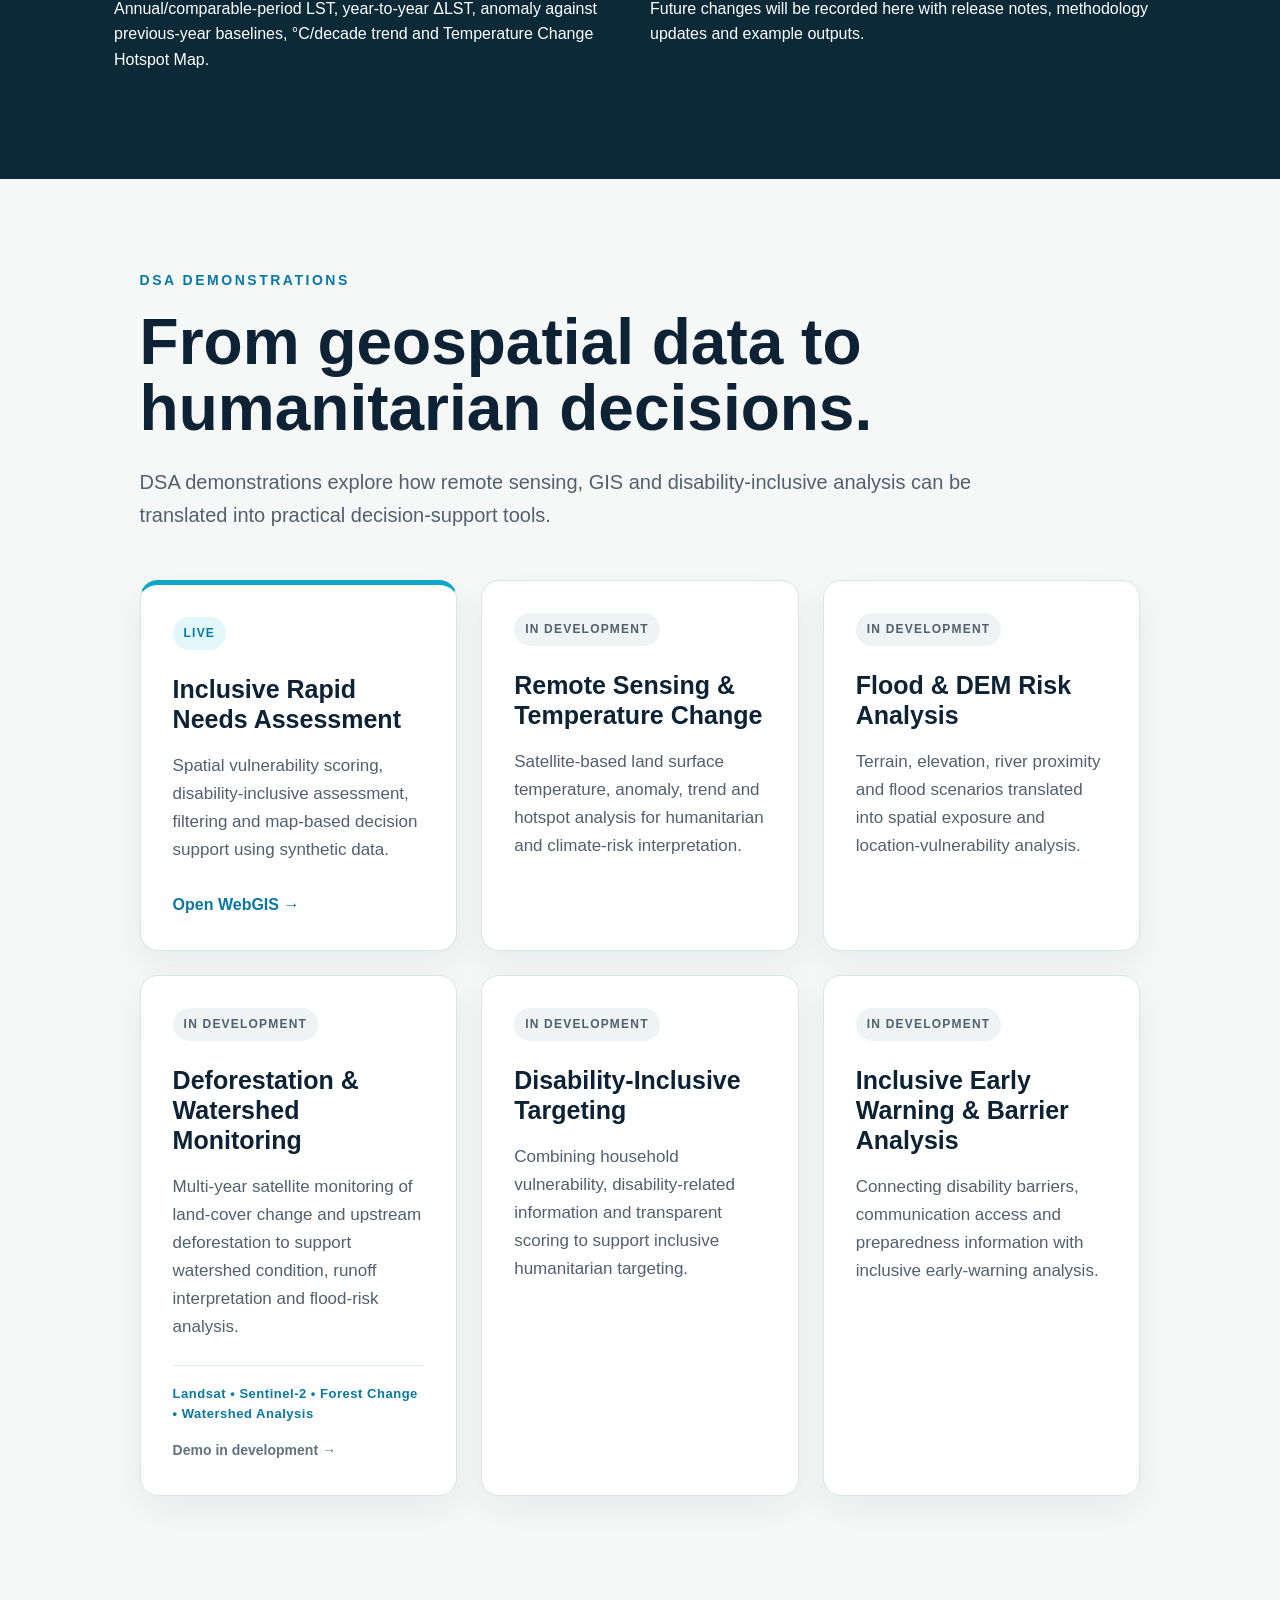
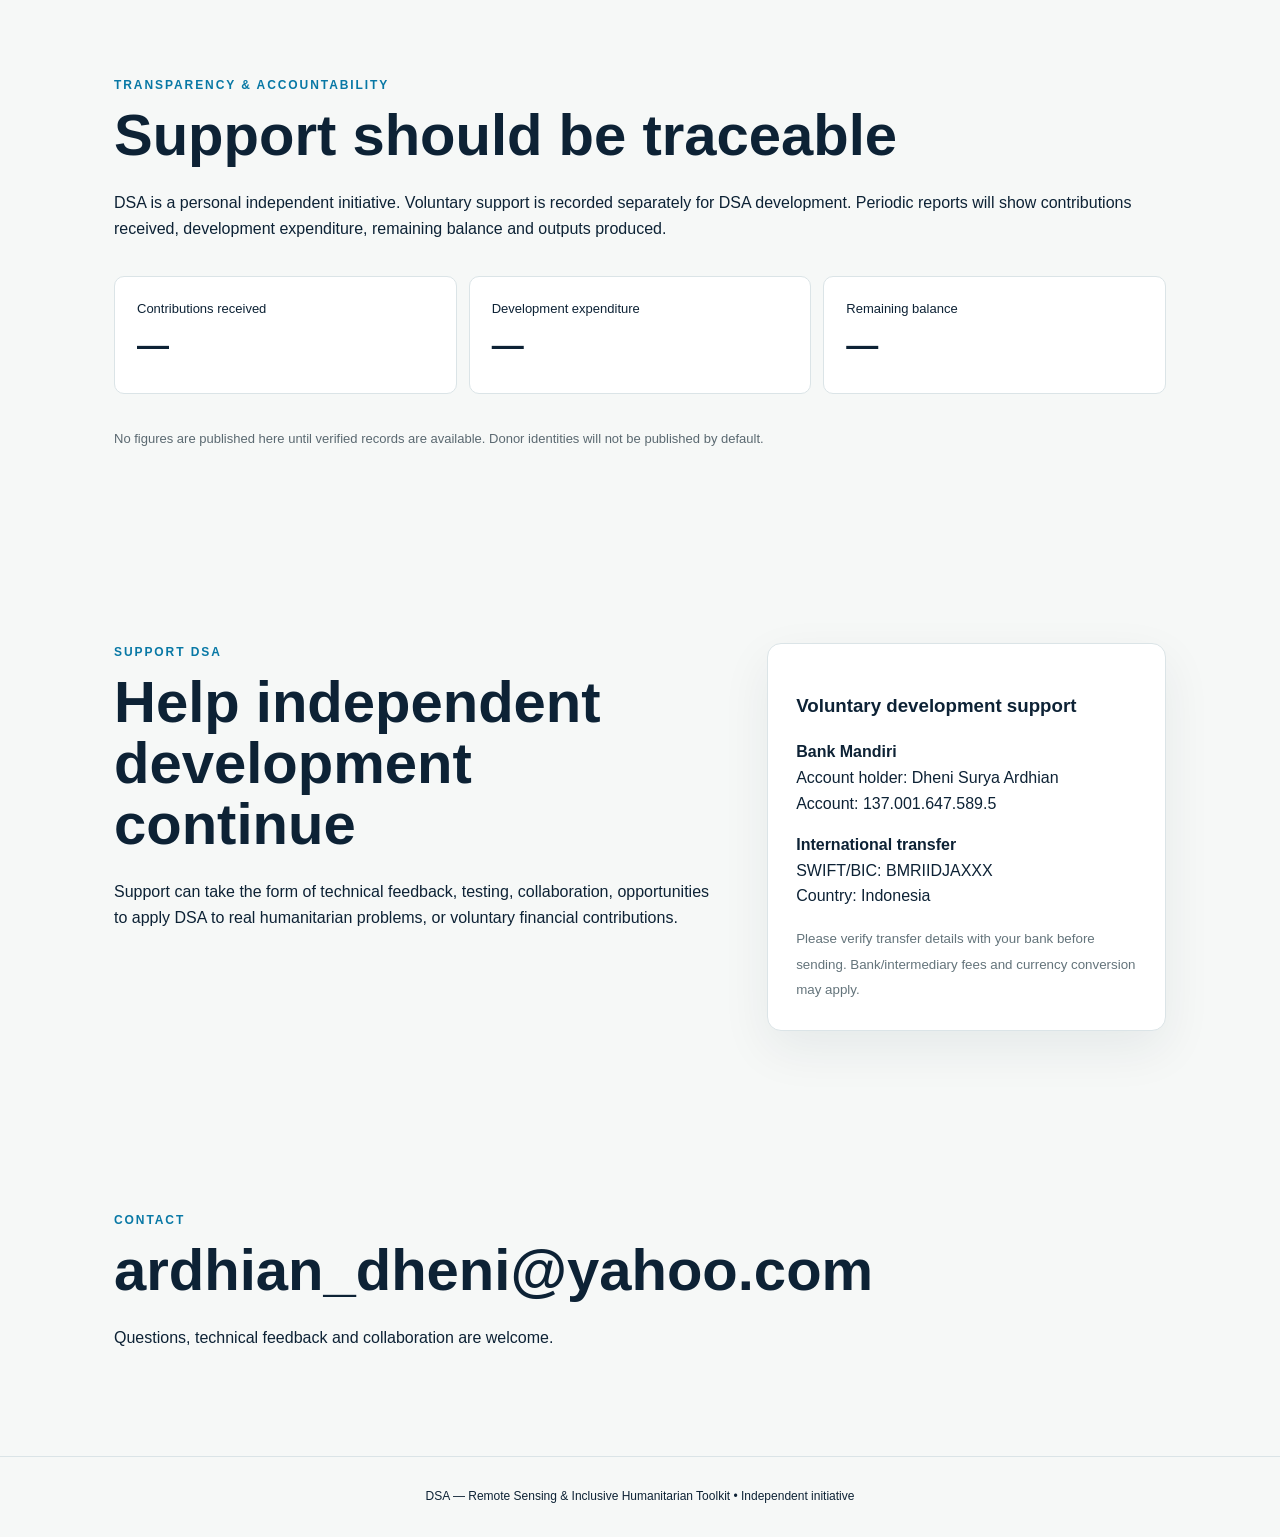
==== commit 2c14047b: "Simplify iRNA humanitarian pathways section" ====
--- a/index.html
+++ b/index.html
@@ -351,63 +351,29 @@
 </div>
 
 <!-- =========================================================
-     iRNA — FROM ASSESSMENT TO ACTION
+     iRNA — POTENTIAL HUMANITARIAN PATHWAYS
      ========================================================= -->
 
 <div class="irna-action-flow">
 
   <div class="irna-action-heading">
-    <span>FROM ASSESSMENT TO ACTION</span>
-    <h3>Turning assessment evidence into actionable pathways.</h3>
+    <span>POTENTIAL HUMANITARIAN PATHWAYS</span>
+
+    <h3>Different findings may require different forms of follow-up.</h3>
+
     <p>
-      iRNA helps translate assessment findings into priorities, flags and
-      referral pathways that can support humanitarian teams in determining
-      appropriate follow-up actions.
+      iRNA can help surface potential priorities, support needs and referral
+      requirements for further humanitarian review. These analytical outputs
+      support follow-up; they do not automatically determine assistance,
+      eligibility or referral decisions.
     </p>
   </div>
 
-  <div class="irna-action-steps">
-
-    <div class="irna-action-step">
-      <strong>ASSESSMENT EVIDENCE</strong>
-      <span>Household needs, barriers, vulnerability and inclusion data</span>
-    </div>
-
-    <div class="irna-action-arrow">→</div>
-
-    <div class="irna-action-step">
-      <strong>ANALYSIS</strong>
-      <span>Structured interpretation of assessment information</span>
-    </div>
-
-    <div class="irna-action-arrow">→</div>
-
-    <div class="irna-action-step">
-      <strong>PRIORITY / FLAG</strong>
-      <span>Potential priorities, risks and referral needs identified</span>
-    </div>
-
-    <div class="irna-action-arrow">→</div>
-
-    <div class="irna-action-step">
-      <strong>HUMAN REVIEW</strong>
-      <span>Verification, local context and humanitarian judgement</span>
-    </div>
-
-    <div class="irna-action-arrow">→</div>
-
-    <div class="irna-action-step highlight">
-      <strong>ACTION / REFERRAL</strong>
-      <span>Appropriate assistance, referral or follow-up</span>
-    </div>
-
-  </div>
-
   <div class="irna-action-outputs">
 
     <div>
       <strong>Emergency Assistance</strong>
-      <span>Priority assistance based on identified needs</span>
+      <span>Priority assistance based on identified immediate needs</span>
     </div>
 
     <div>
@@ -422,17 +388,17 @@
 
     <div>
       <strong>Disability-Related Additional Support</strong>
-      <span>Consideration of disability-related additional costs and support</span>
+      <span>Considering disability-related additional costs and support requirements</span>
     </div>
 
     <div>
       <strong>Accessibility Support</strong>
-      <span>Addressing barriers to information, services and assistance</span>
+      <span>Identifying barriers to information, services and assistance</span>
     </div>
 
     <div>
       <strong>Further Verification</strong>
-      <span>Cases requiring additional review or field follow-up</span>
+      <span>Situations requiring additional review or field follow-up</span>
     </div>
 
   </div>
--- a/assets/style.css
+++ b/assets/style.css
@@ -2368,3 +2368,248 @@
     align-self: flex-start;
   }
 }
+
+/* =========================================================
+   iRNA — WORKFLOW IN PRACTICE
+   ========================================================= */
+
+.irna-practice {
+  margin: 32px 0 38px;
+  padding: 30px;
+  background: #ffffff;
+  border: 1px solid #dbe4e7;
+  border-radius: 14px;
+  box-shadow: 0 10px 28px rgba(8, 40, 77, 0.05);
+}
+
+/* Heading */
+
+.irna-practice-heading {
+  max-width: 820px;
+  margin-bottom: 26px;
+}
+
+.irna-practice-heading > span {
+  display: block;
+  margin-bottom: 10px;
+  color: #008b8b;
+  font-size: 12px;
+  font-weight: 800;
+  letter-spacing: 1.5px;
+}
+
+.irna-practice-heading h3 {
+  margin: 0 0 12px;
+  color: #08284d;
+  font-size: 22px;
+  line-height: 1.3;
+}
+
+.irna-practice-heading p {
+  margin: 0;
+  color: #475569;
+  font-size: 14px;
+  line-height: 1.65;
+}
+
+/* Synthetic household */
+
+.irna-practice-case {
+  margin-top: 24px;
+  padding: 22px;
+  background: #f8fafc;
+  border: 1px solid #dbe4e7;
+  border-radius: 12px;
+}
+
+.irna-practice-case-label {
+  margin-bottom: 16px;
+  color: #08284d;
+  font-size: 11px;
+  font-weight: 800;
+  letter-spacing: 0.08em;
+}
+
+.irna-practice-profile {
+  display: grid;
+  grid-template-columns: repeat(4, 1fr);
+  gap: 12px;
+}
+
+.irna-practice-profile > div {
+  padding: 16px;
+  background: #ffffff;
+  border: 1px solid #dbe4e7;
+  border-radius: 10px;
+}
+
+.irna-practice-profile strong {
+  display: block;
+  margin-bottom: 7px;
+  color: #08284d;
+  font-size: 12px;
+}
+
+.irna-practice-profile span {
+  display: block;
+  color: #475569;
+  font-size: 12px;
+  line-height: 1.5;
+}
+
+/* Assessment → analysis → review */
+
+.irna-practice-flow {
+  display: grid;
+  grid-template-columns:
+    minmax(125px, 1fr) auto
+    minmax(145px, 1fr) auto
+    minmax(165px, 1.15fr) auto
+    minmax(145px, 1fr) auto
+    minmax(145px, 1fr);
+  gap: 8px;
+  align-items: stretch;
+  margin-top: 24px;
+}
+
+.irna-practice-step {
+  min-height: 135px;
+  padding: 18px 15px;
+  display: flex;
+  flex-direction: column;
+  justify-content: center;
+  background: #f8fafc;
+  border: 1px solid #dbe4e7;
+  border-radius: 12px;
+}
+
+.irna-practice-step strong {
+  display: block;
+  margin-bottom: 9px;
+  color: #08284d;
+  font-size: 11px;
+  font-weight: 800;
+  line-height: 1.4;
+}
+
+.irna-practice-step span {
+  color: #475569;
+  font-size: 12px;
+  line-height: 1.5;
+}
+
+/* Analytical Flags = key analytical moment */
+
+.irna-practice-step.highlight {
+  background: #fffaf0;
+  border: 2px solid #f59e0b;
+}
+
+.irna-practice-step.highlight strong {
+  color: #08284d;
+}
+
+.irna-practice-arrow {
+  display: flex;
+  align-items: center;
+  justify-content: center;
+  color: #f59e0b;
+  font-size: 20px;
+  font-weight: 700;
+}
+
+/* Possible pathway */
+
+.irna-practice-outcome {
+  margin-top: 24px;
+  padding: 20px 22px;
+  background: #eaf8f7;
+  border-left: 4px solid #008b8b;
+  border-radius: 0 10px 10px 0;
+}
+
+.irna-practice-outcome strong {
+  display: block;
+  margin-bottom: 8px;
+  color: #08284d;
+  font-size: 11px;
+  font-weight: 800;
+  letter-spacing: 0.07em;
+}
+
+.irna-practice-outcome span {
+  display: block;
+  color: #087f8c;
+  font-size: 14px;
+  font-weight: 700;
+  line-height: 1.6;
+}
+
+/* Safeguard note */
+
+.irna-practice-note {
+  margin: 18px 0 0;
+  padding-top: 16px;
+  border-top: 1px solid #e5ecef;
+  color: #64748b;
+  font-size: 12px;
+  line-height: 1.6;
+}
+
+/* Tablet */
+
+@media (max-width: 900px) {
+
+  .irna-practice {
+    padding: 26px;
+  }
+
+  .irna-practice-profile {
+    grid-template-columns: repeat(2, 1fr);
+  }
+
+  .irna-practice-flow {
+    display: flex;
+    flex-direction: column;
+    gap: 0;
+  }
+
+  .irna-practice-step {
+    min-height: auto;
+  }
+
+  .irna-practice-arrow {
+    height: 32px;
+    transform: rotate(90deg);
+  }
+}
+
+/* Mobile */
+
+@media (max-width: 600px) {
+
+  .irna-practice {
+    margin: 28px 0 34px;
+    padding: 22px 18px;
+  }
+
+  .irna-practice-heading h3 {
+    font-size: 20px;
+  }
+
+  .irna-practice-profile {
+    grid-template-columns: 1fr;
+  }
+
+  .irna-practice-case {
+    padding: 18px;
+  }
+
+  .irna-practice-step {
+    padding: 17px 16px;
+  }
+
+  .irna-practice-outcome {
+    padding: 17px 18px;
+  }
+}
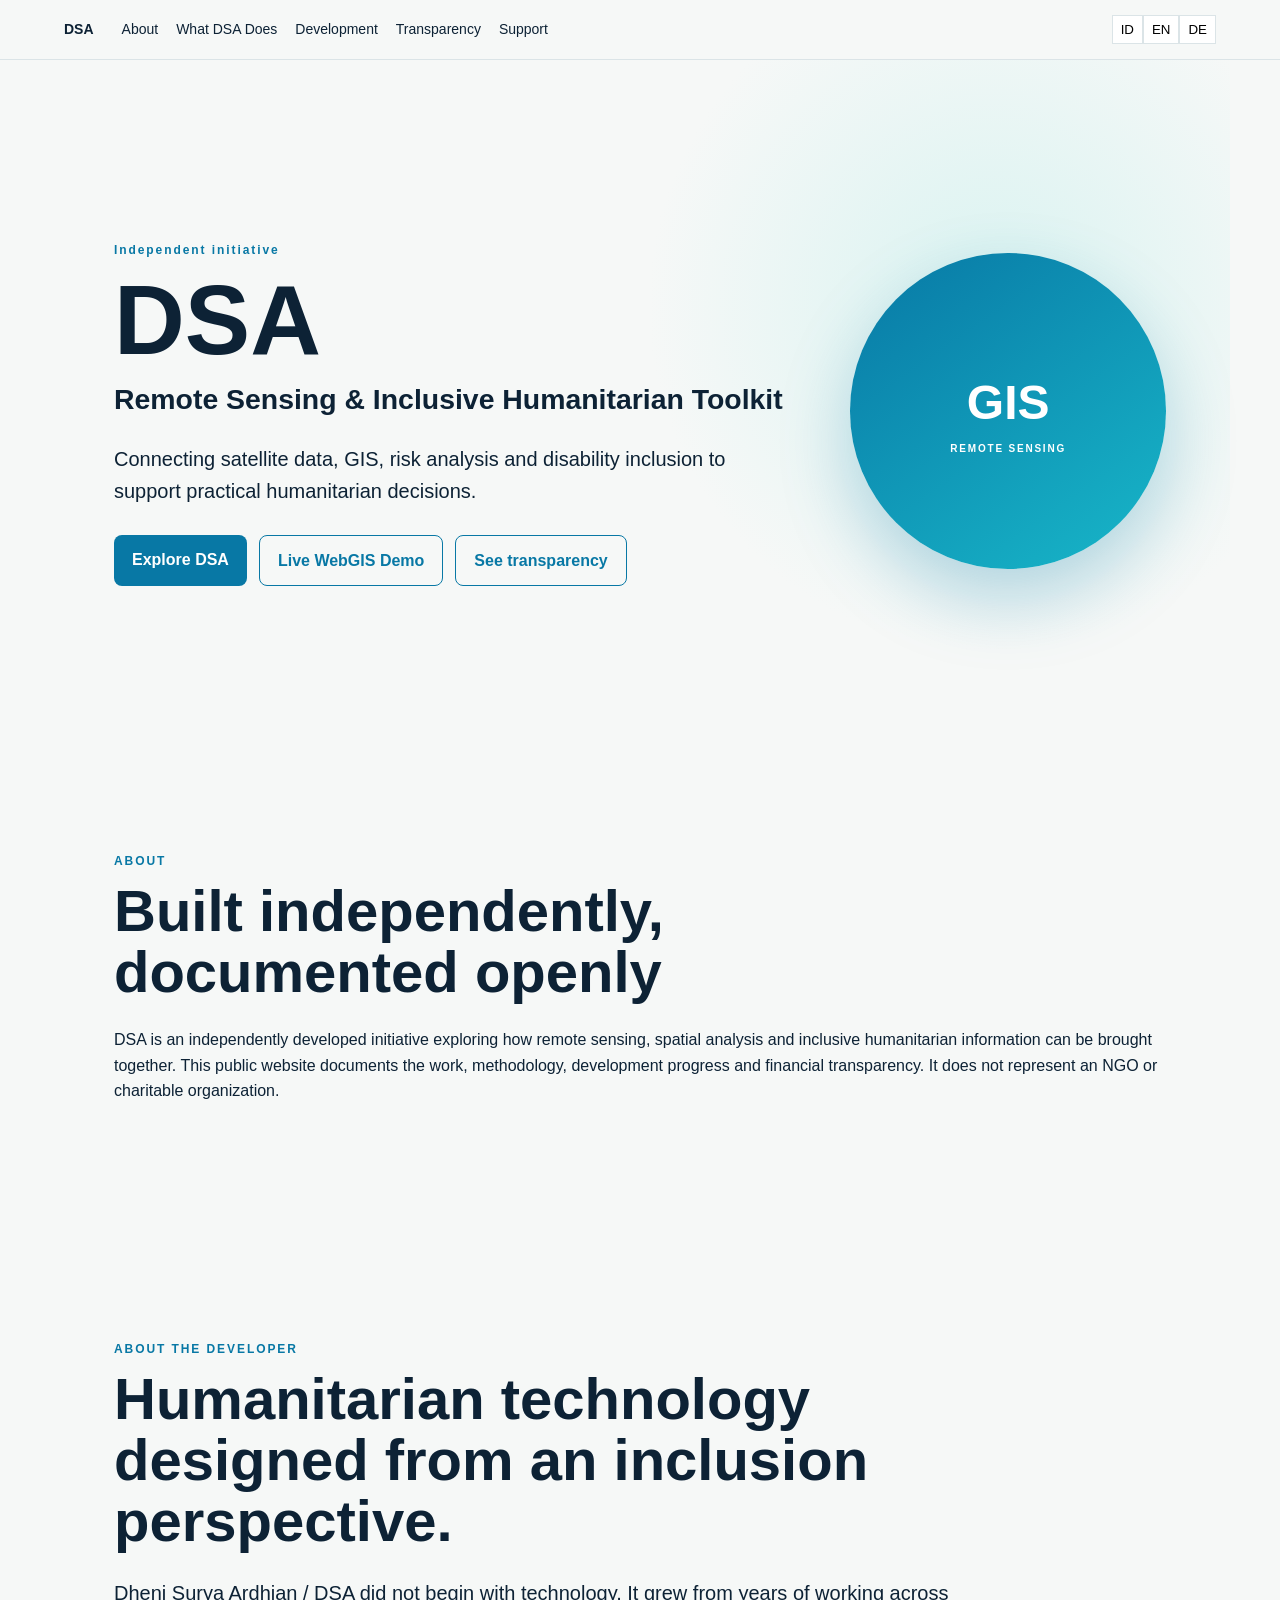
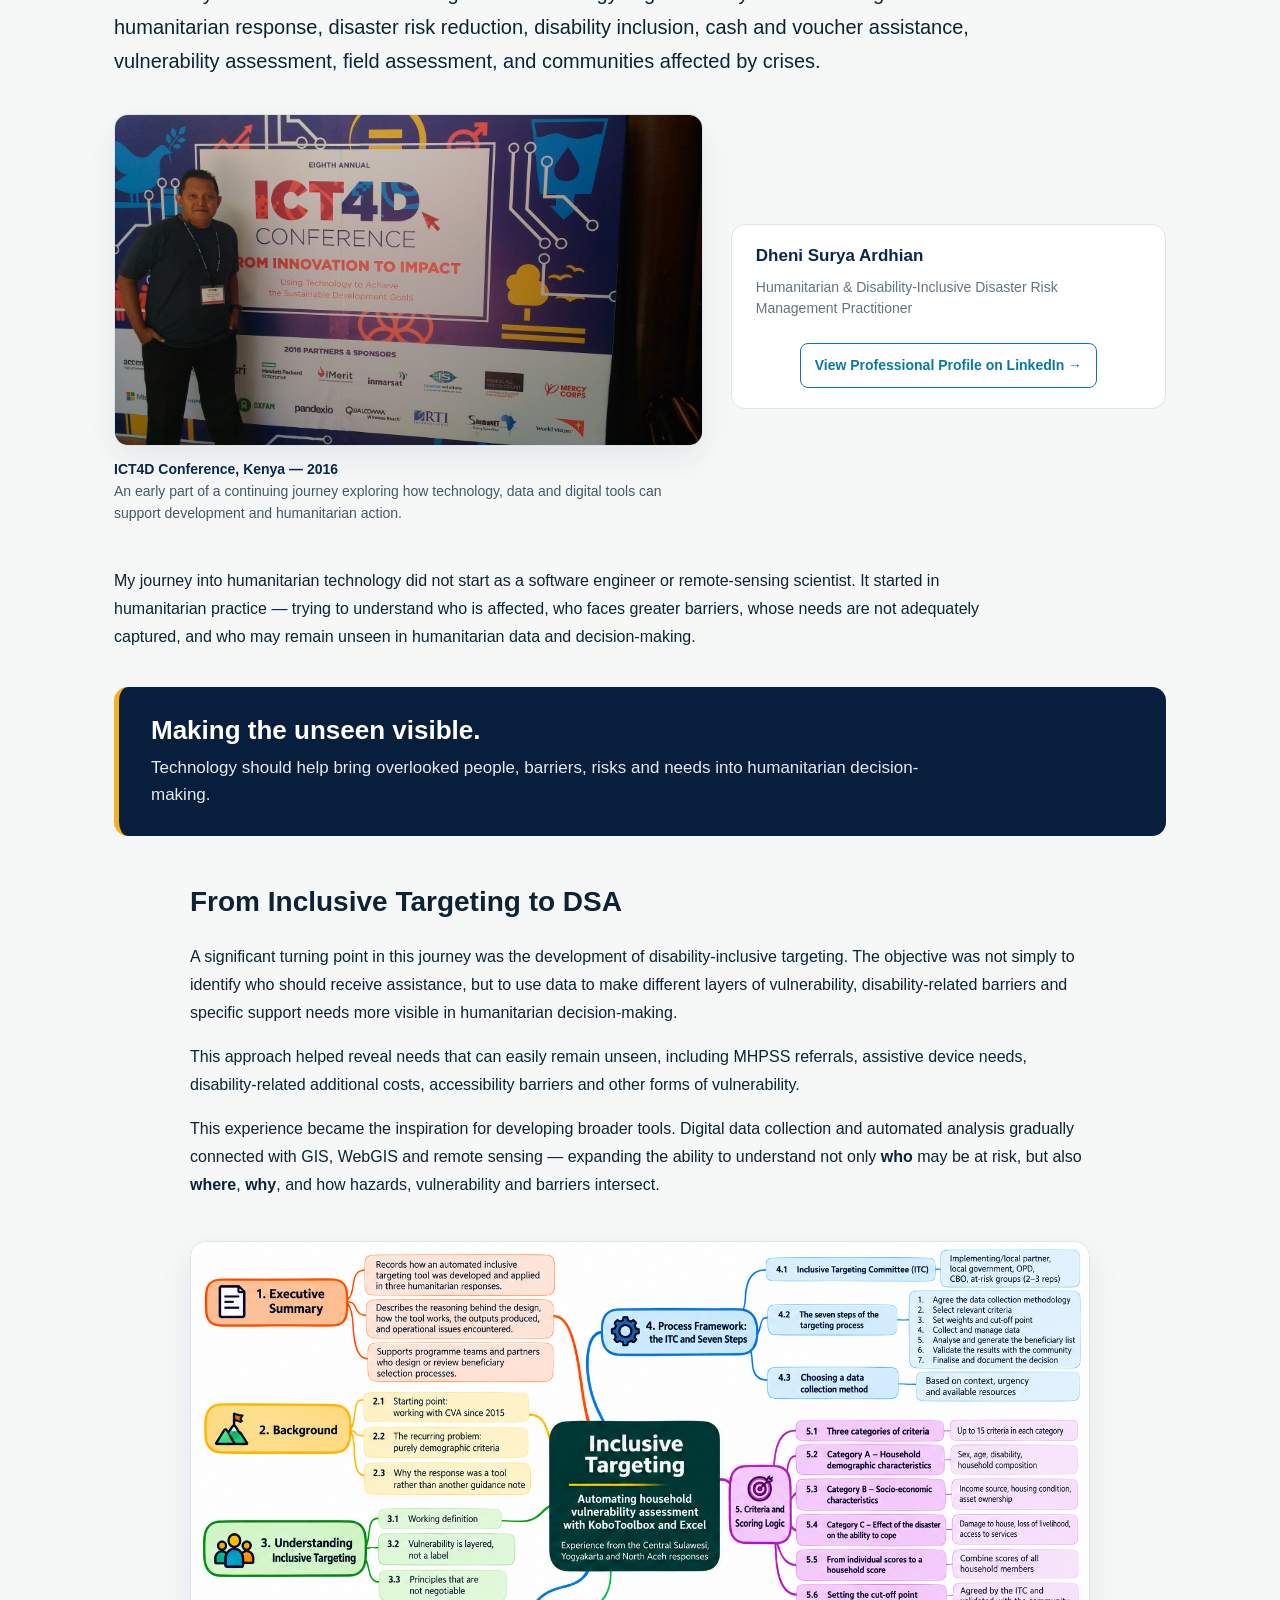
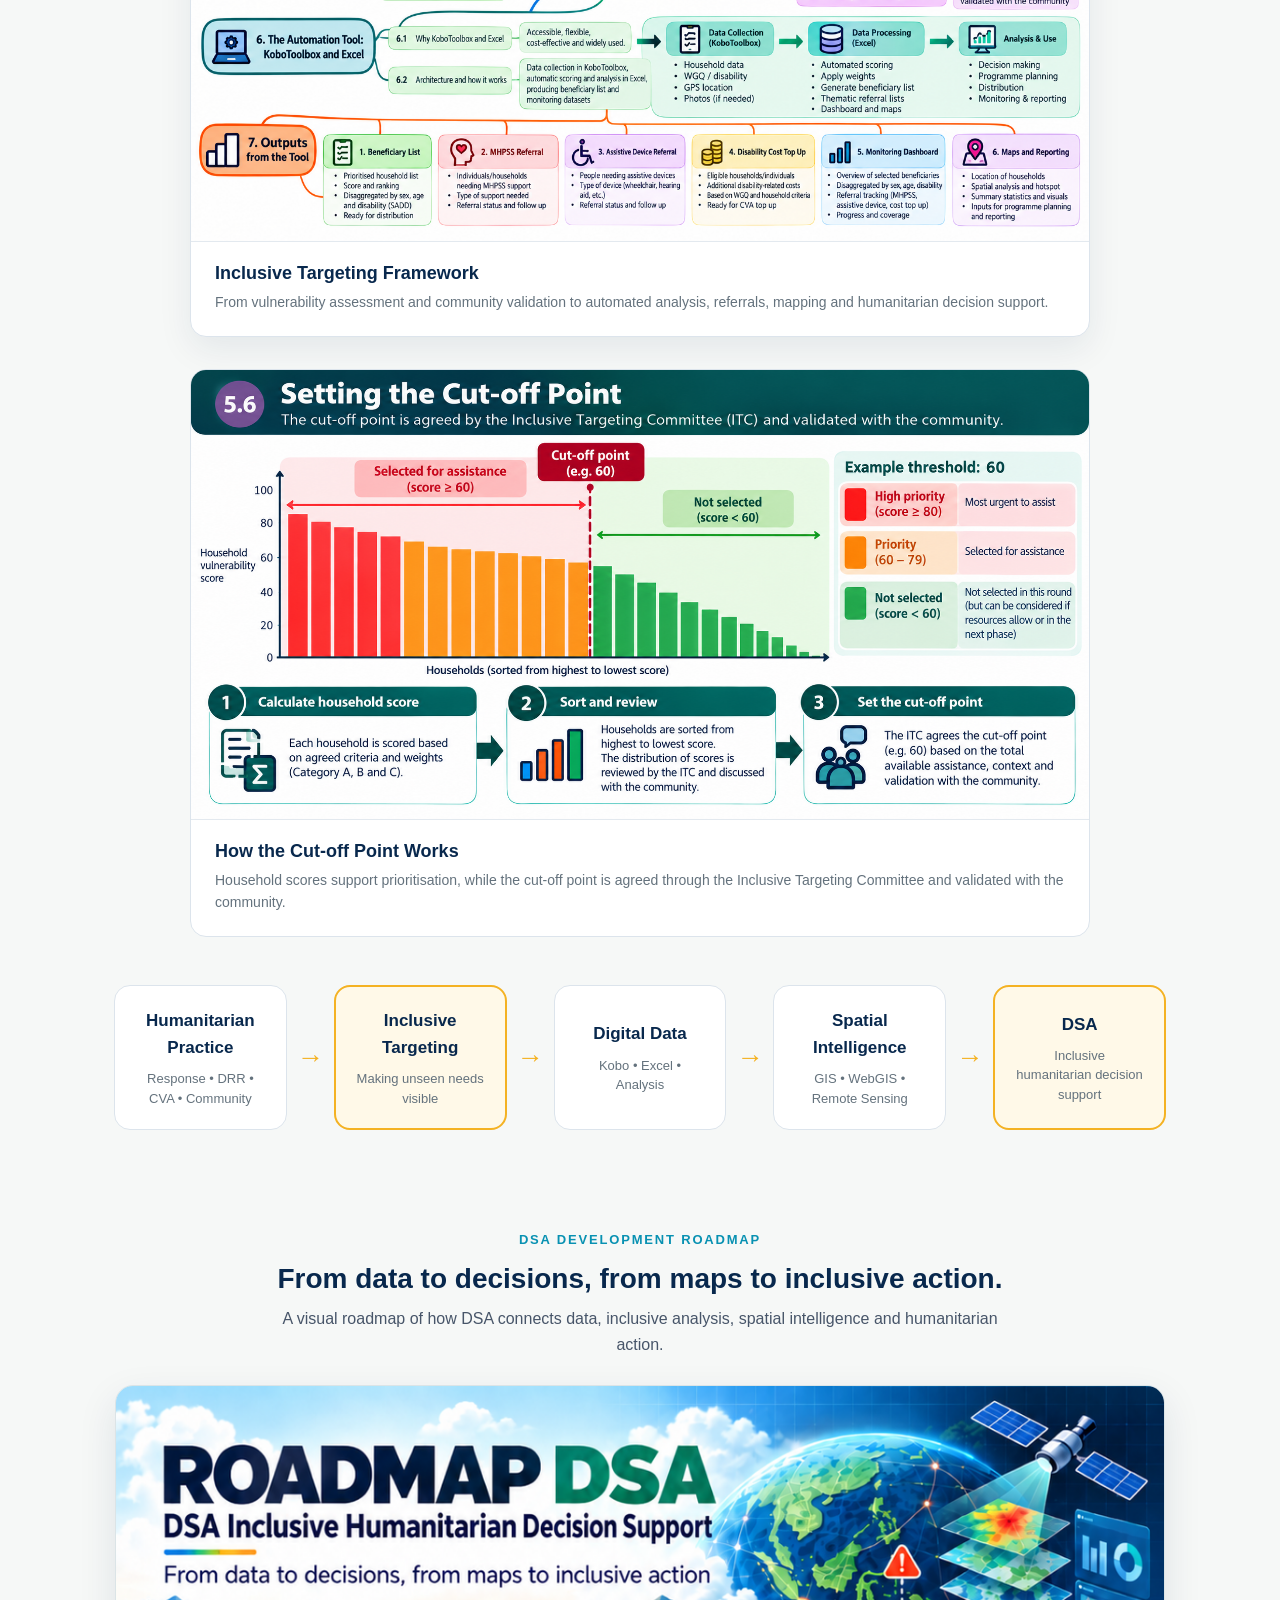
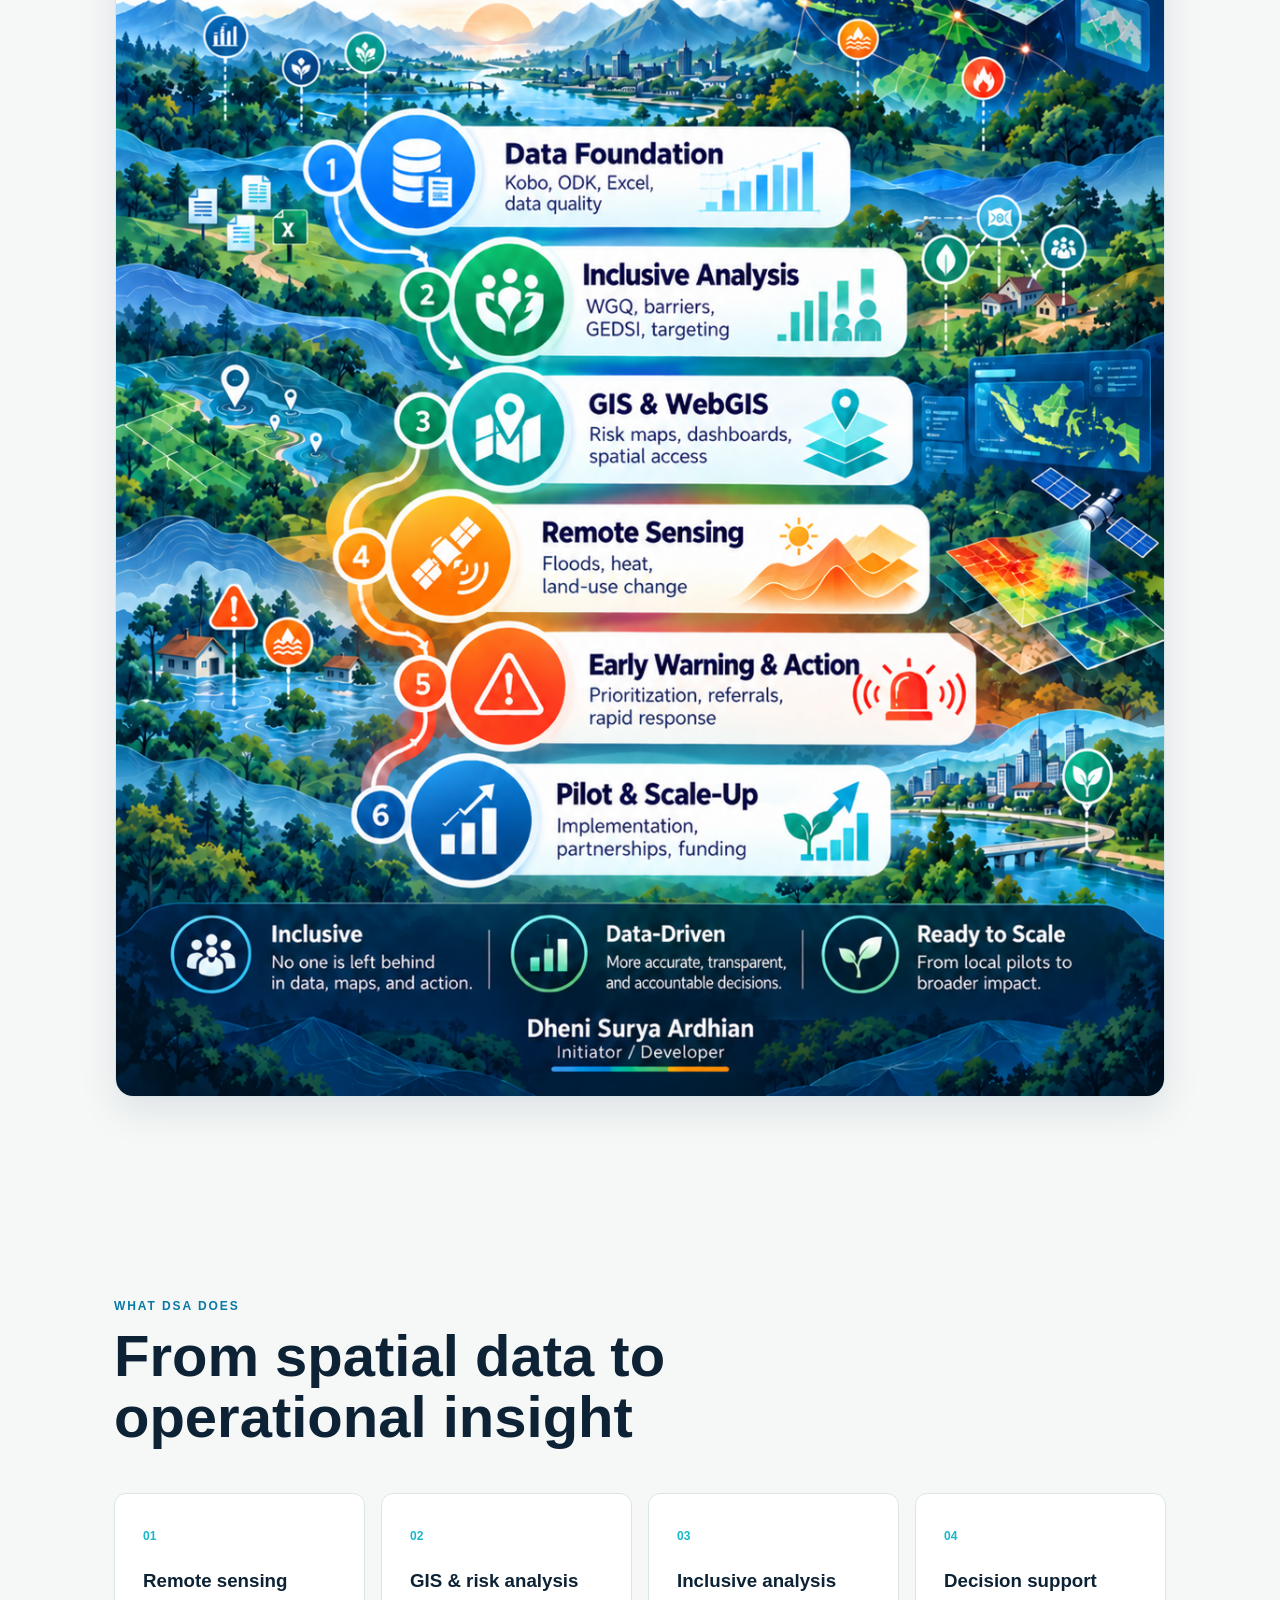
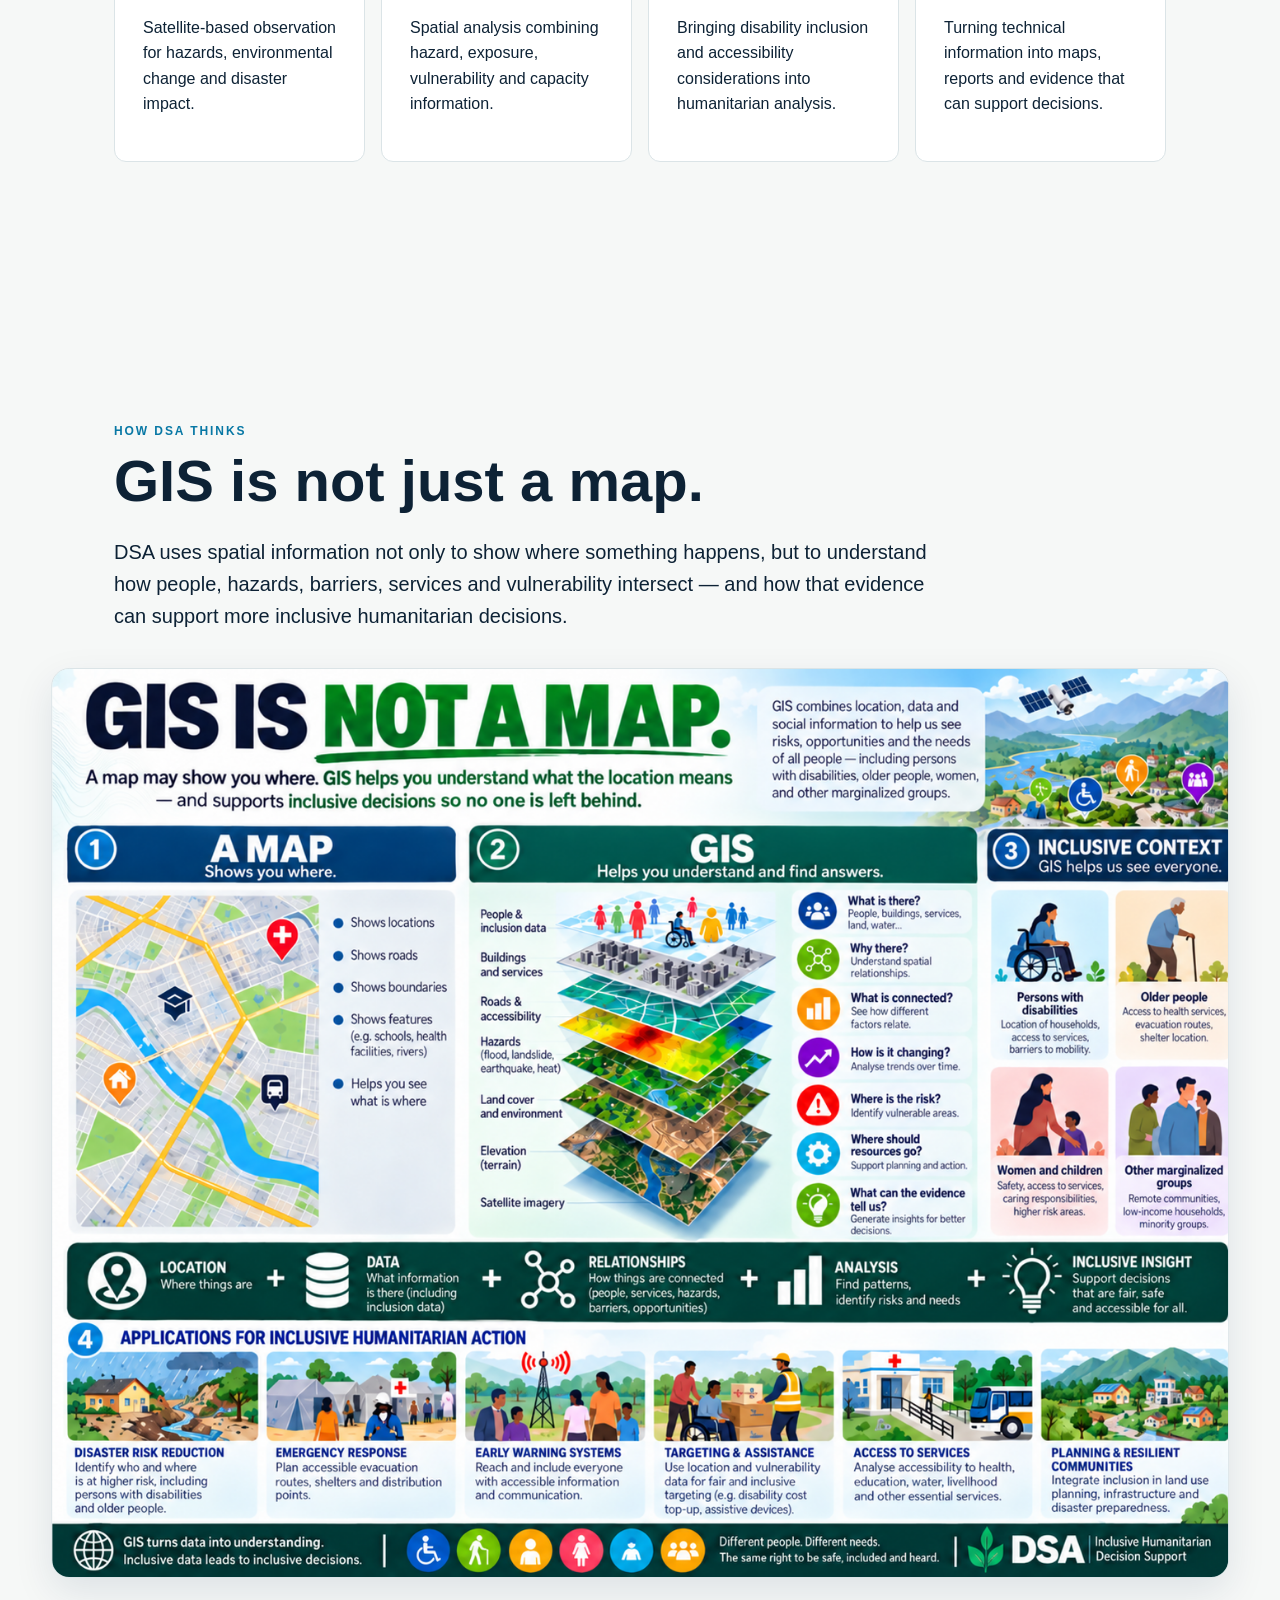
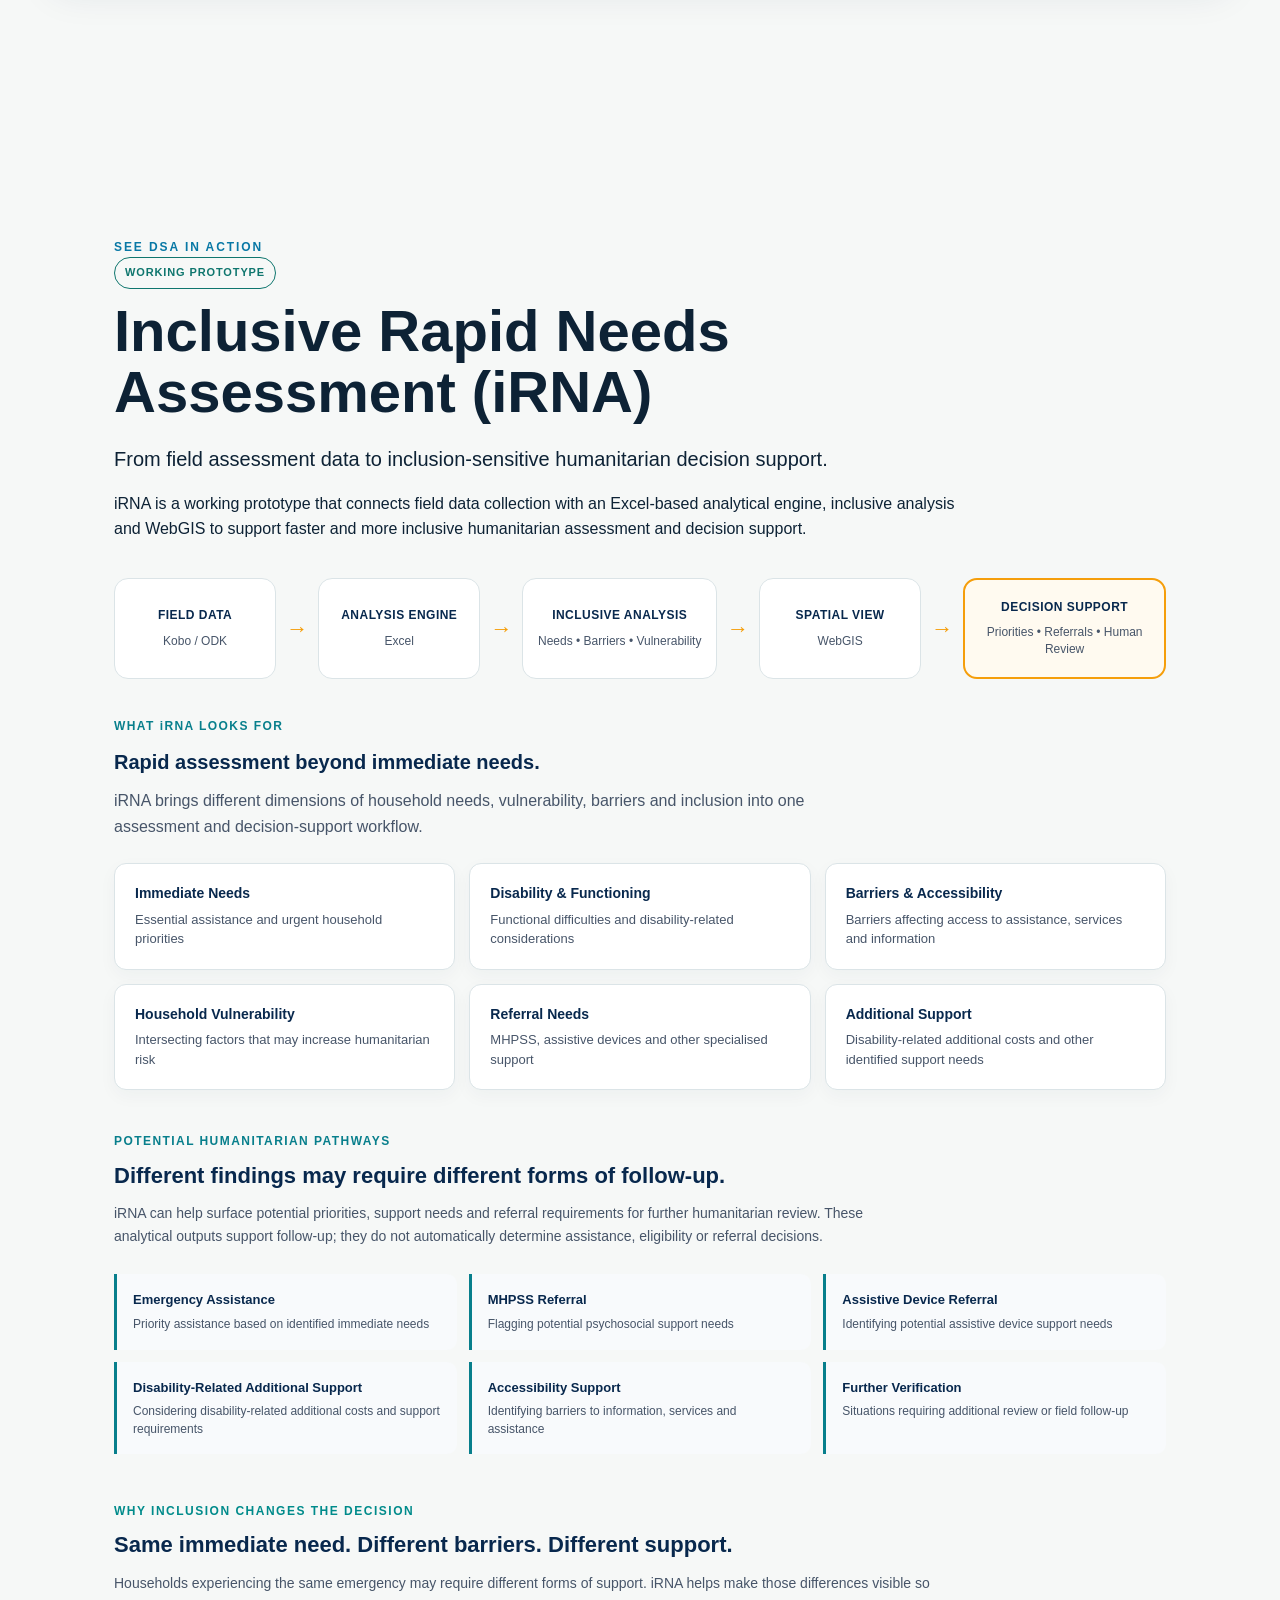
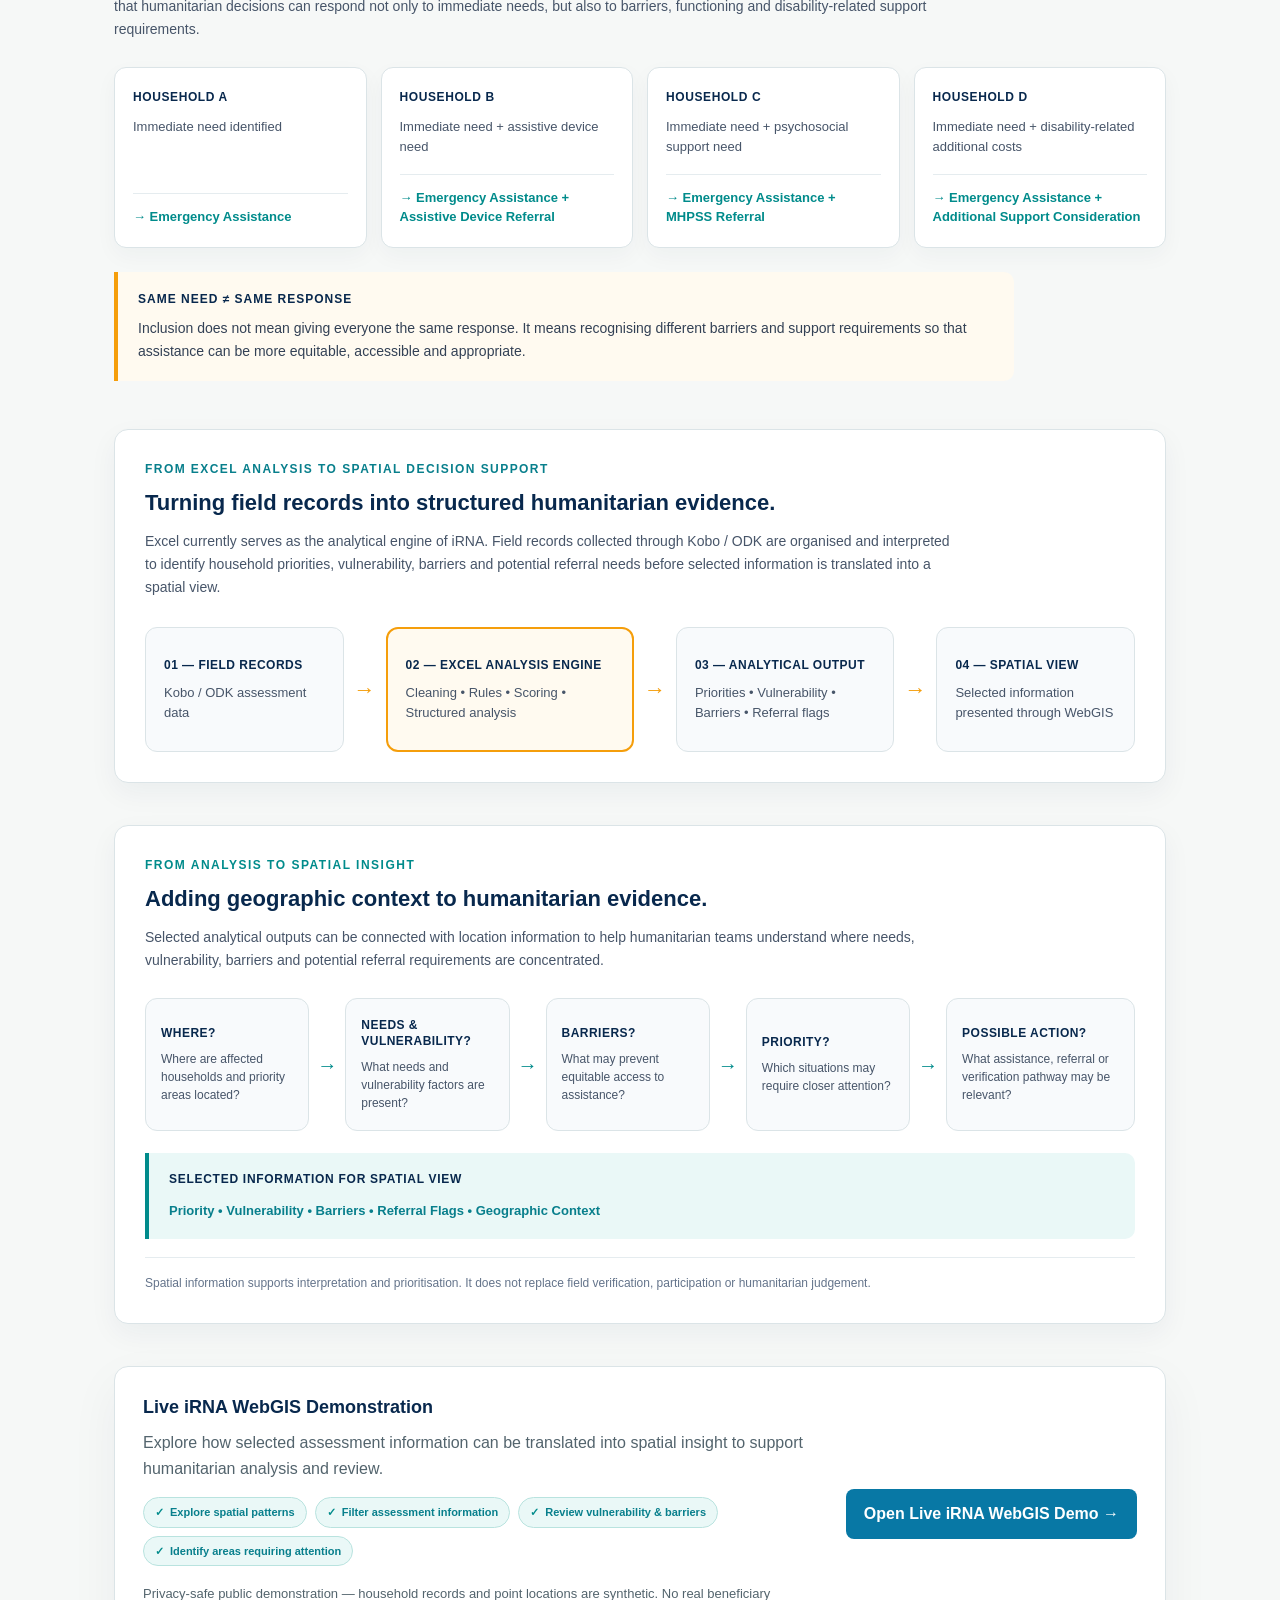
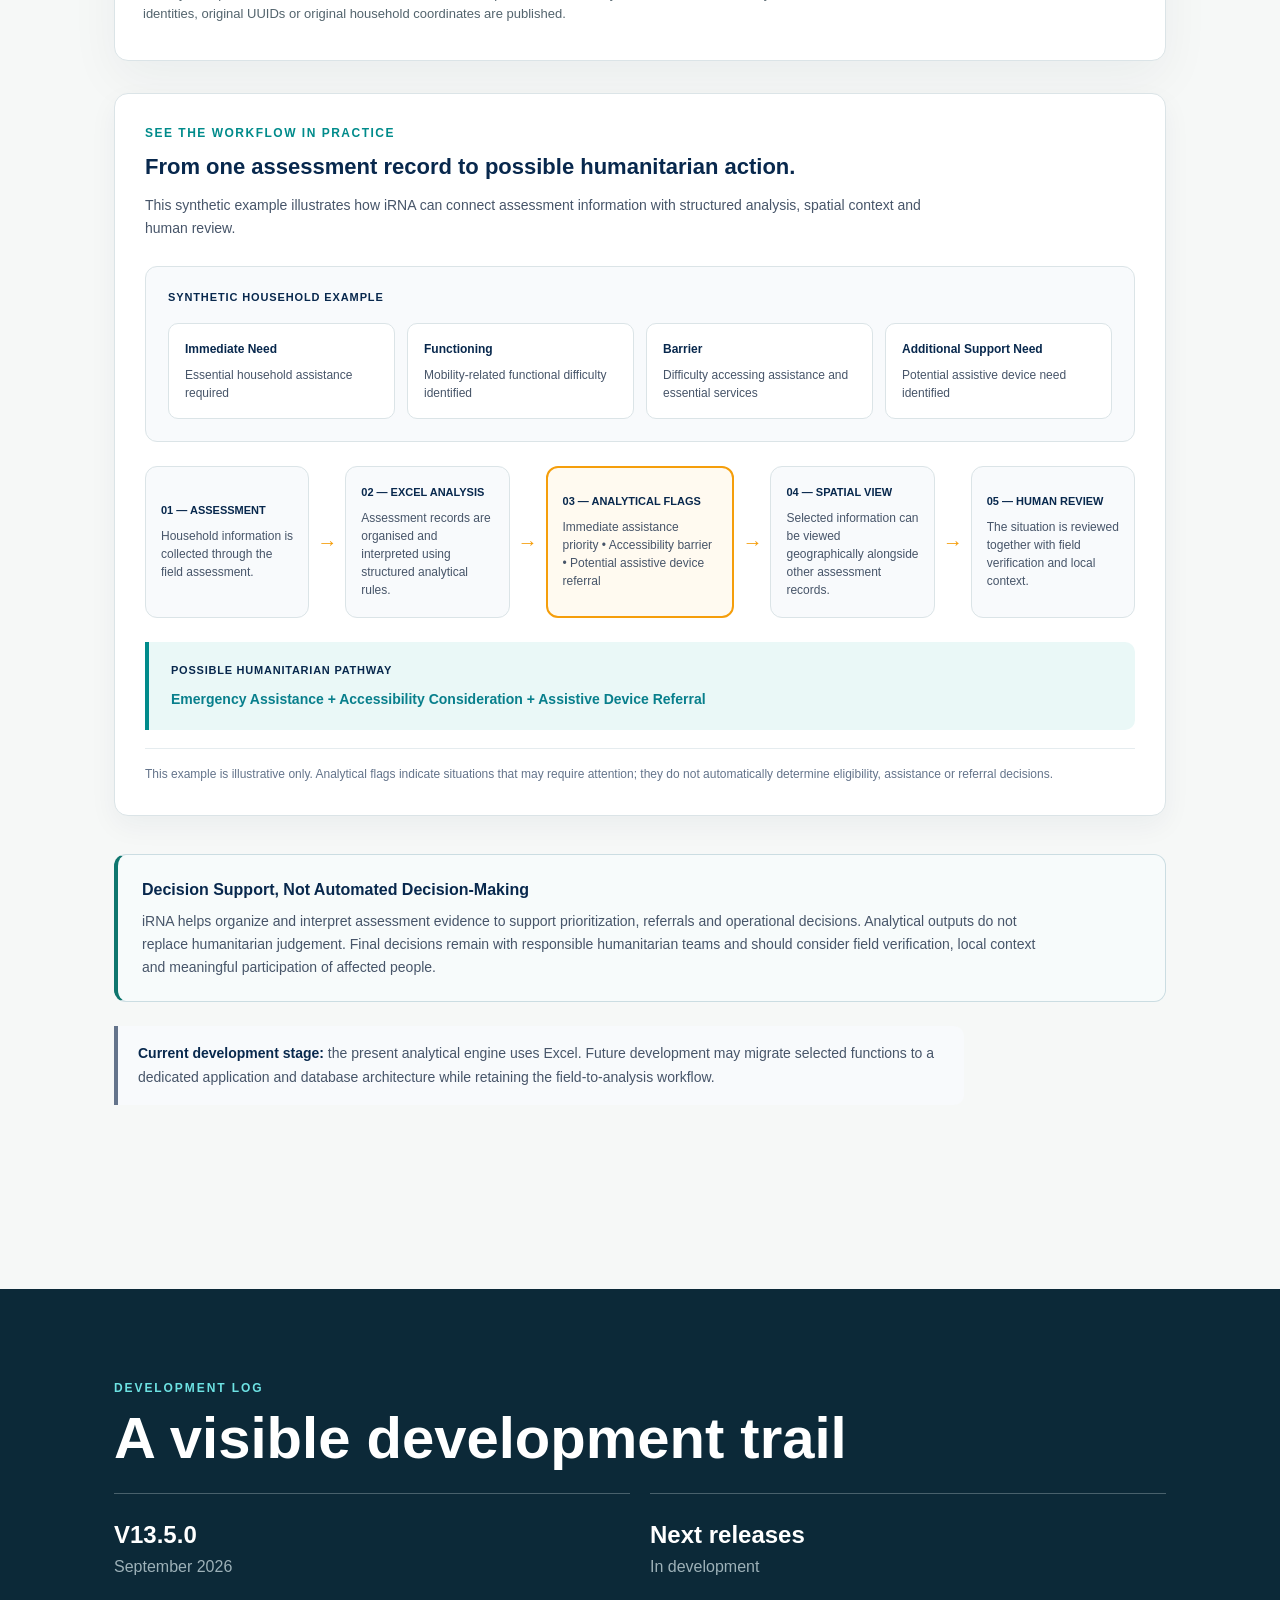
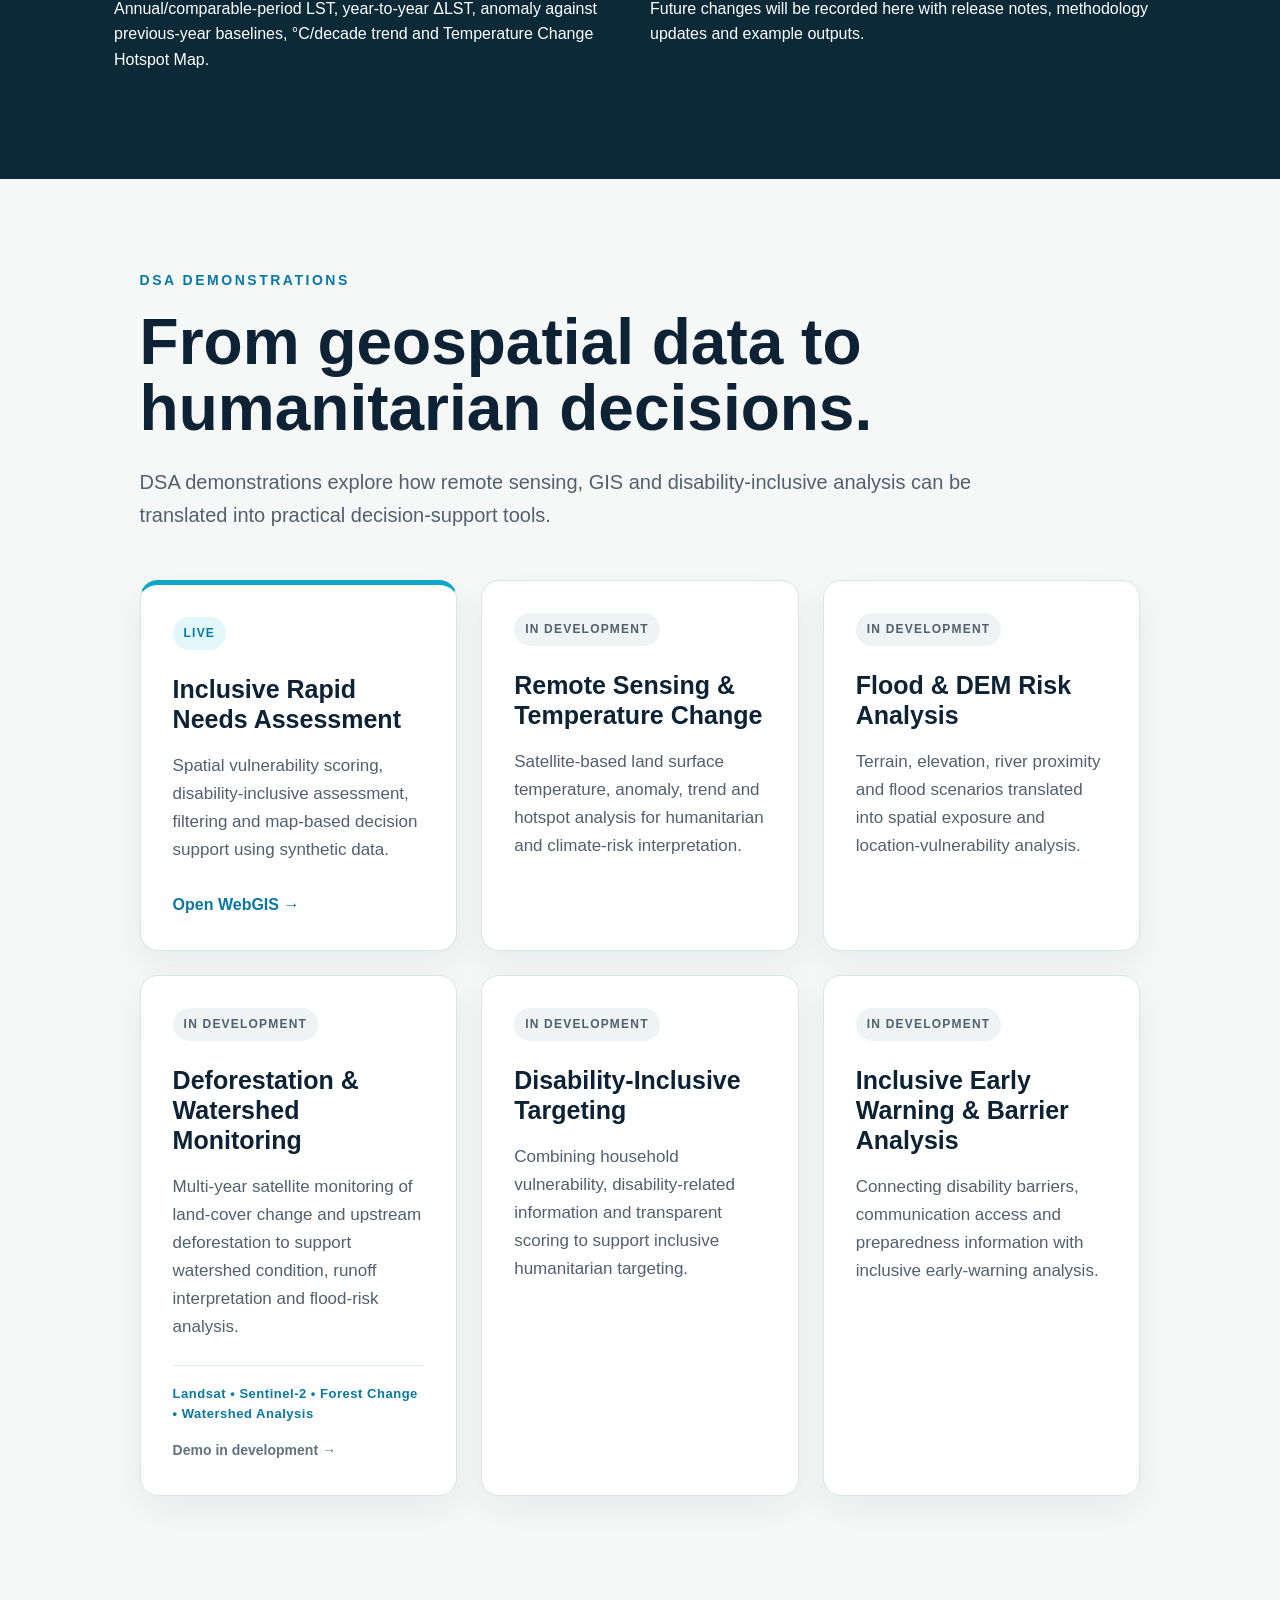
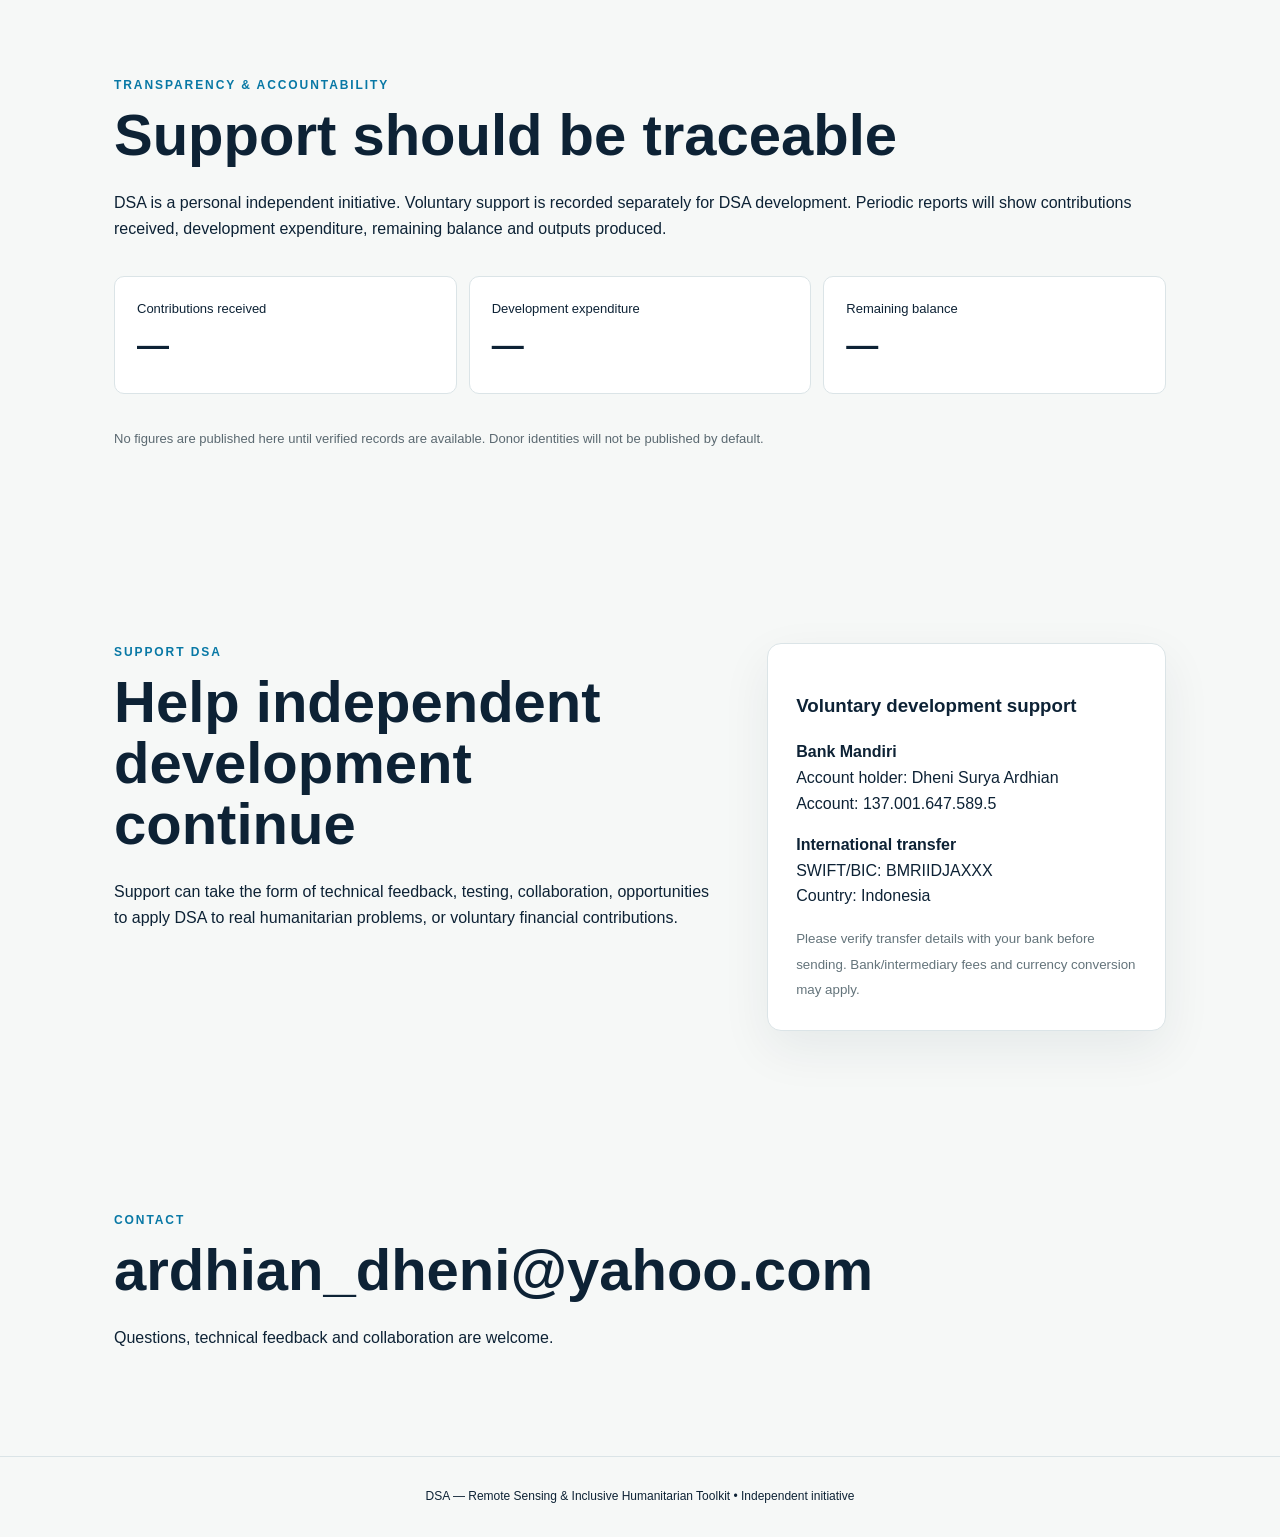
==== commit e79f257d: "Align iRNA language with decision support principle" ====
--- a/index.html
+++ b/index.html
@@ -257,12 +257,12 @@
         decision support.
       </p>
 
-      <p>
-        iRNA is a working prototype that connects field data collection
-        with an Excel-based analytical engine, inclusive analysis and
-        WebGIS to support faster and more inclusive humanitarian
-        assessment and decision-making.
-      </p>
+     <p>
+  iRNA is a working prototype that connects field data collection
+  with an Excel-based analytical engine, inclusive analysis and
+  WebGIS to support faster and more inclusive humanitarian
+  assessment and decision support.
+</p>
     </div>
   </div>
 
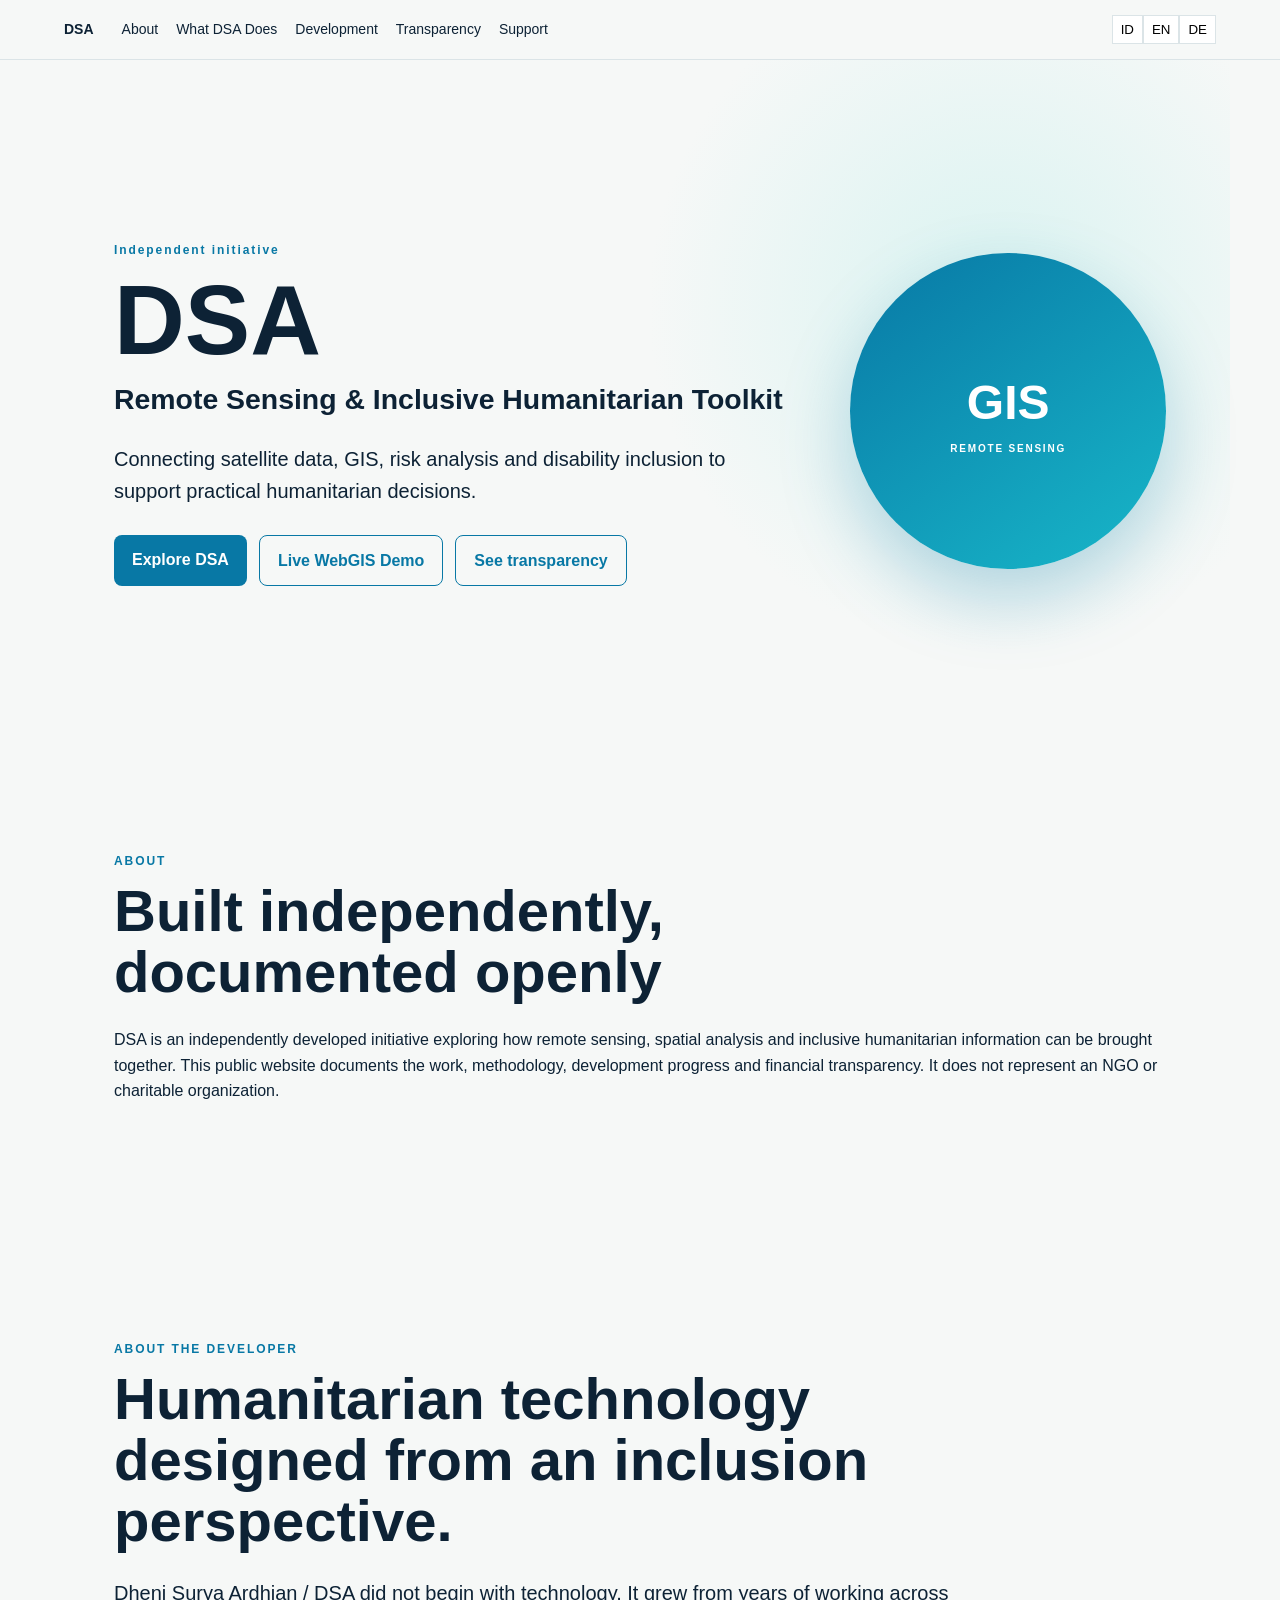
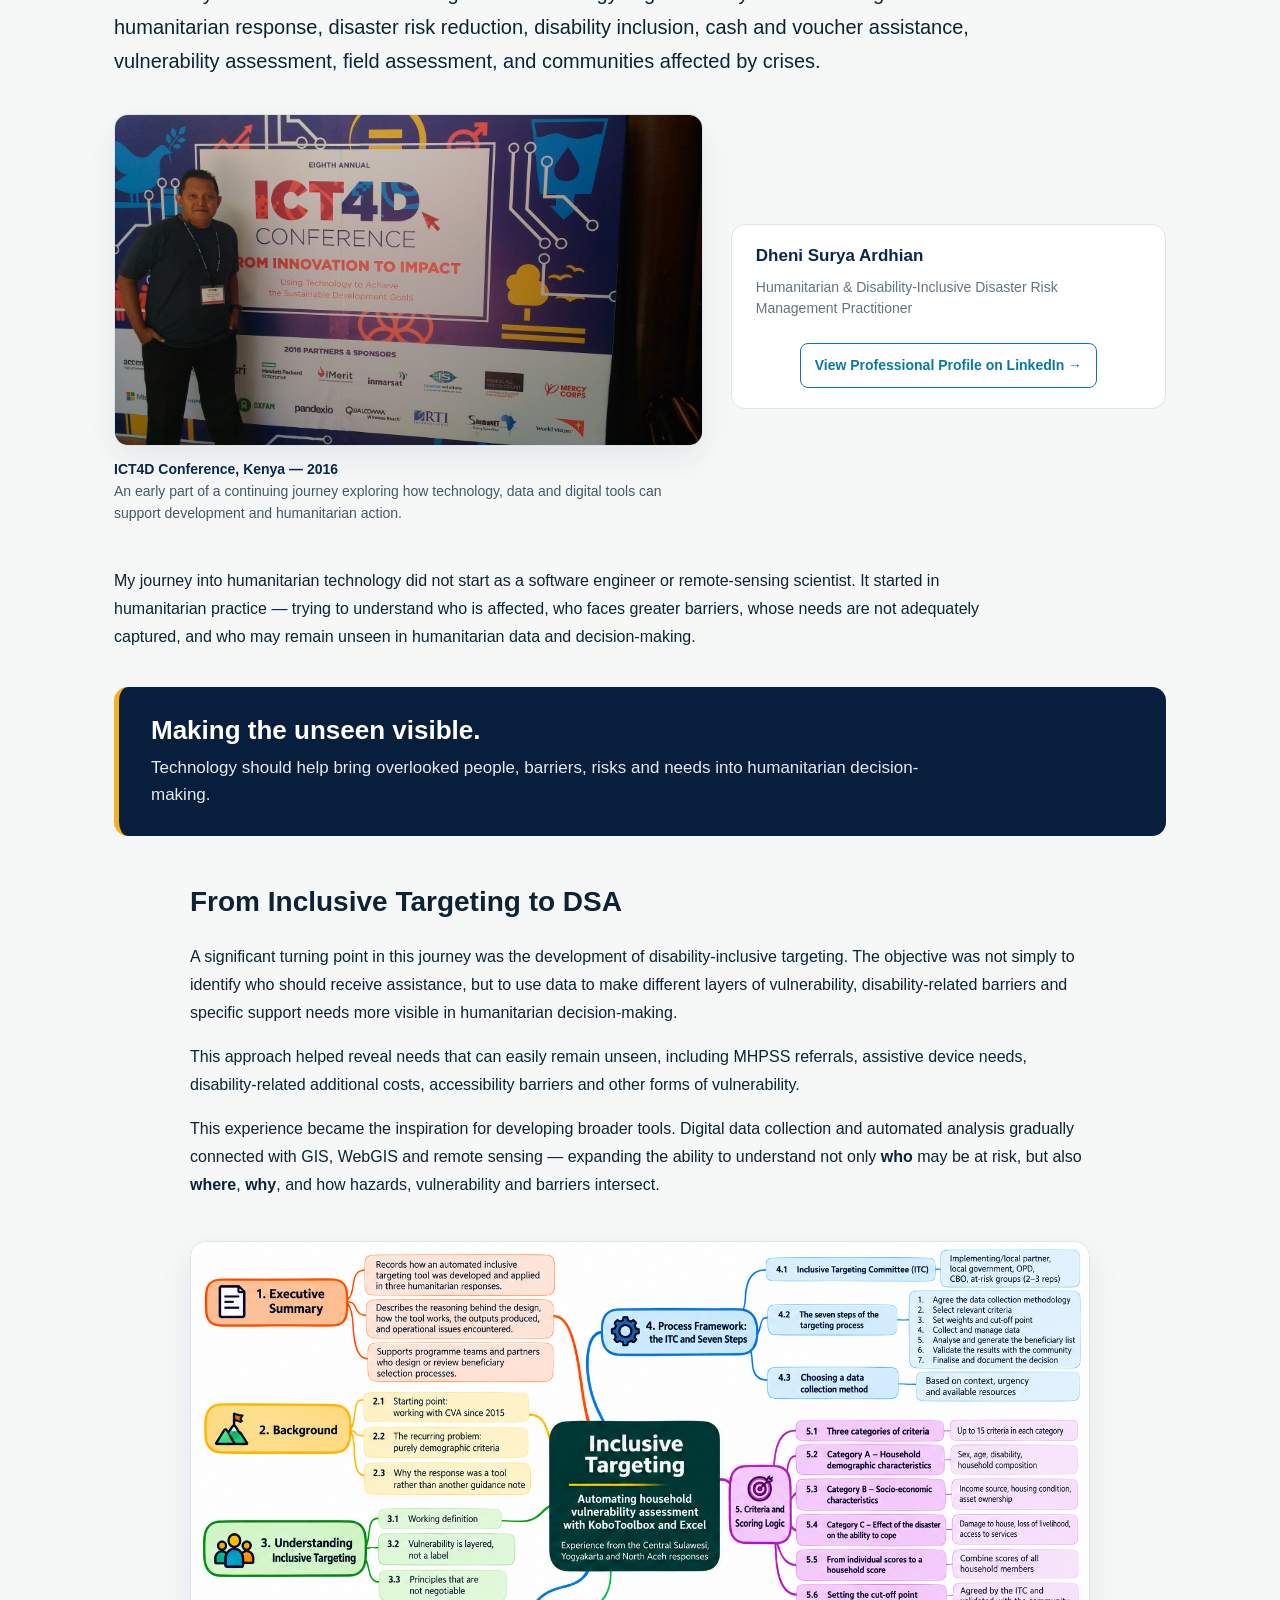
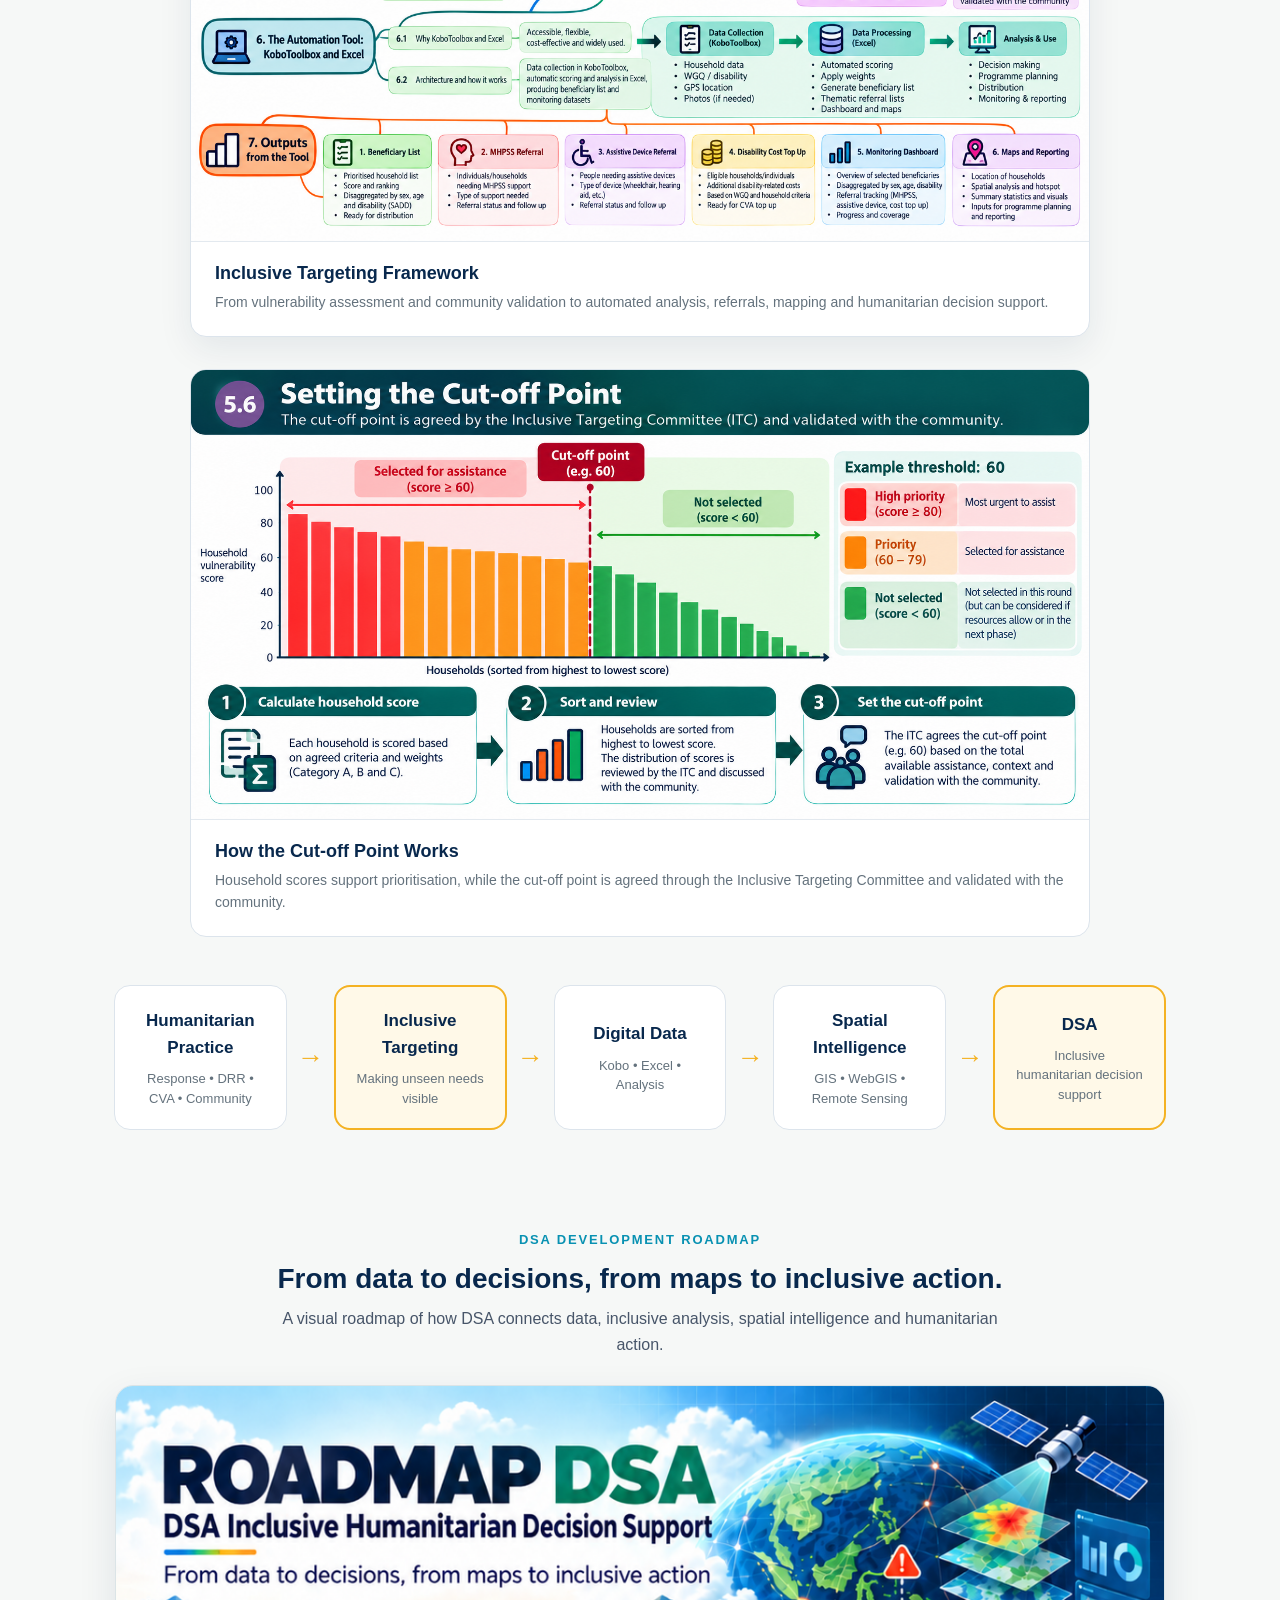
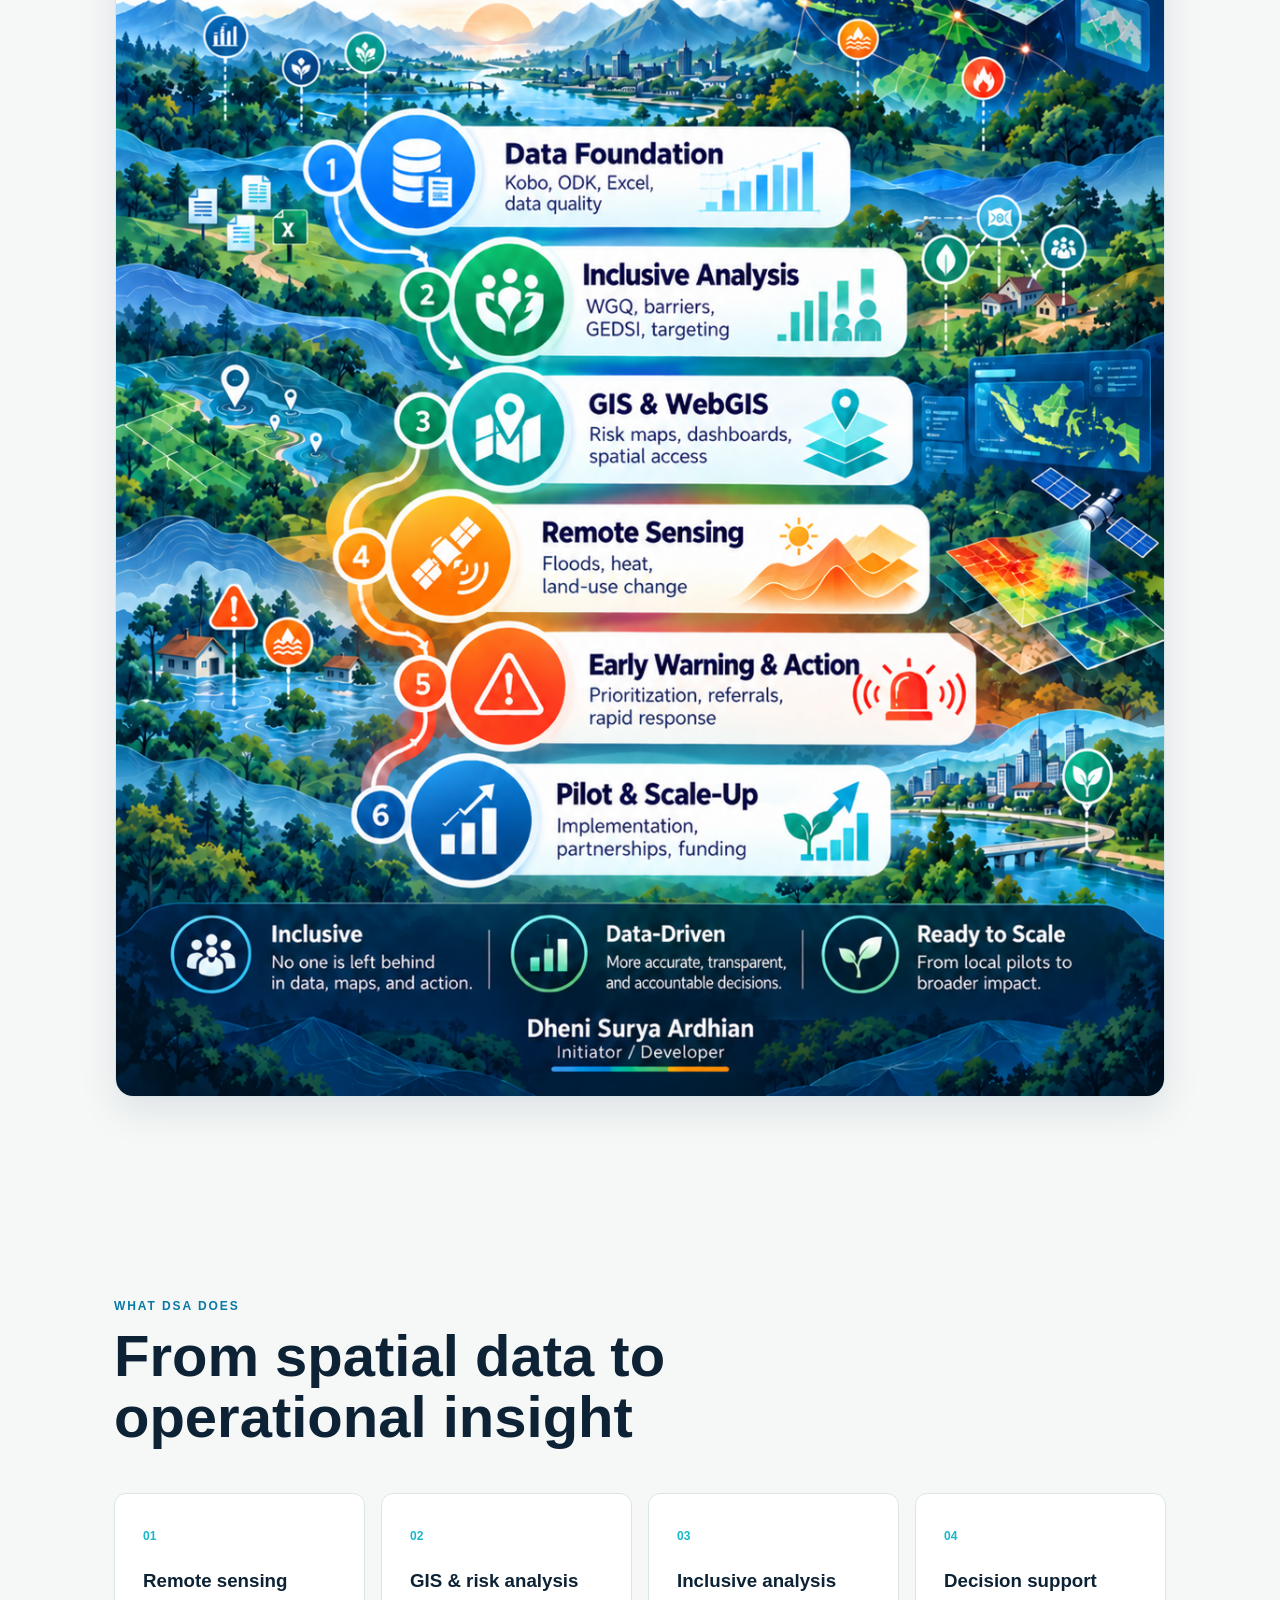
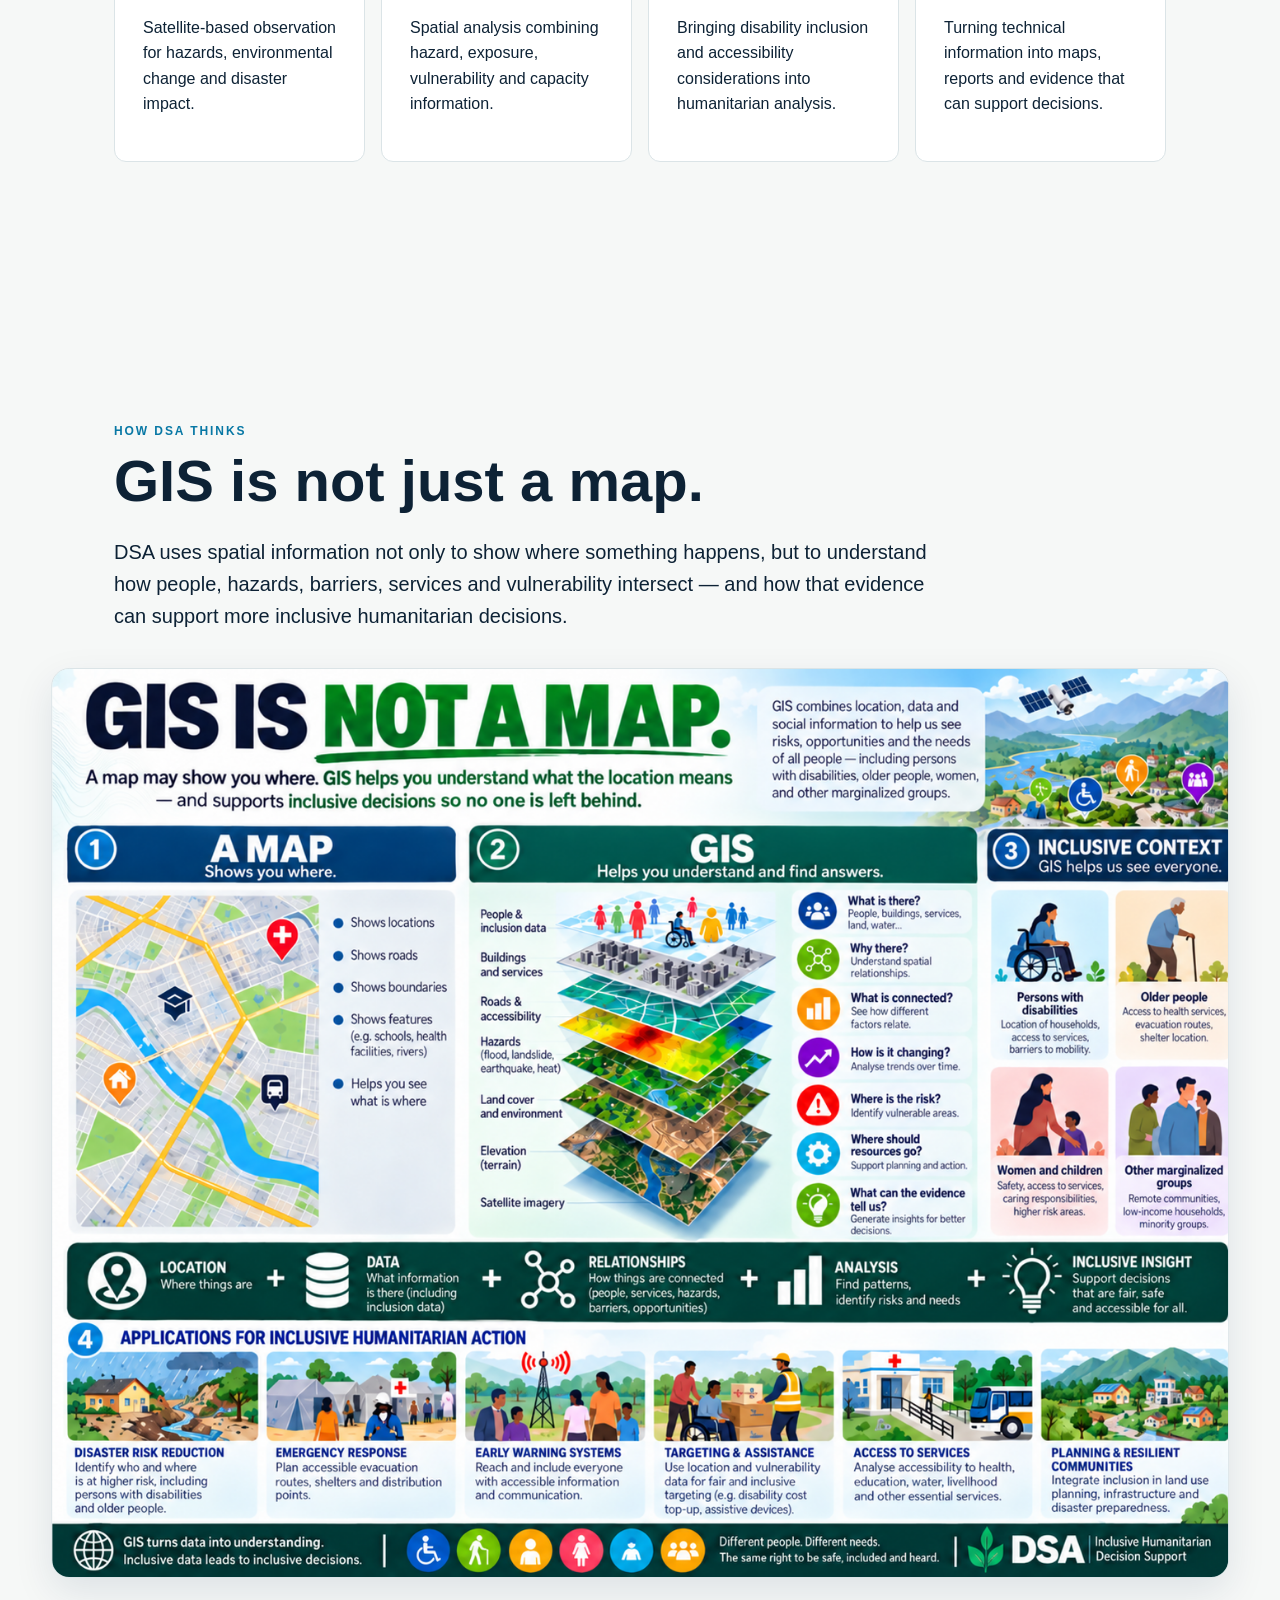
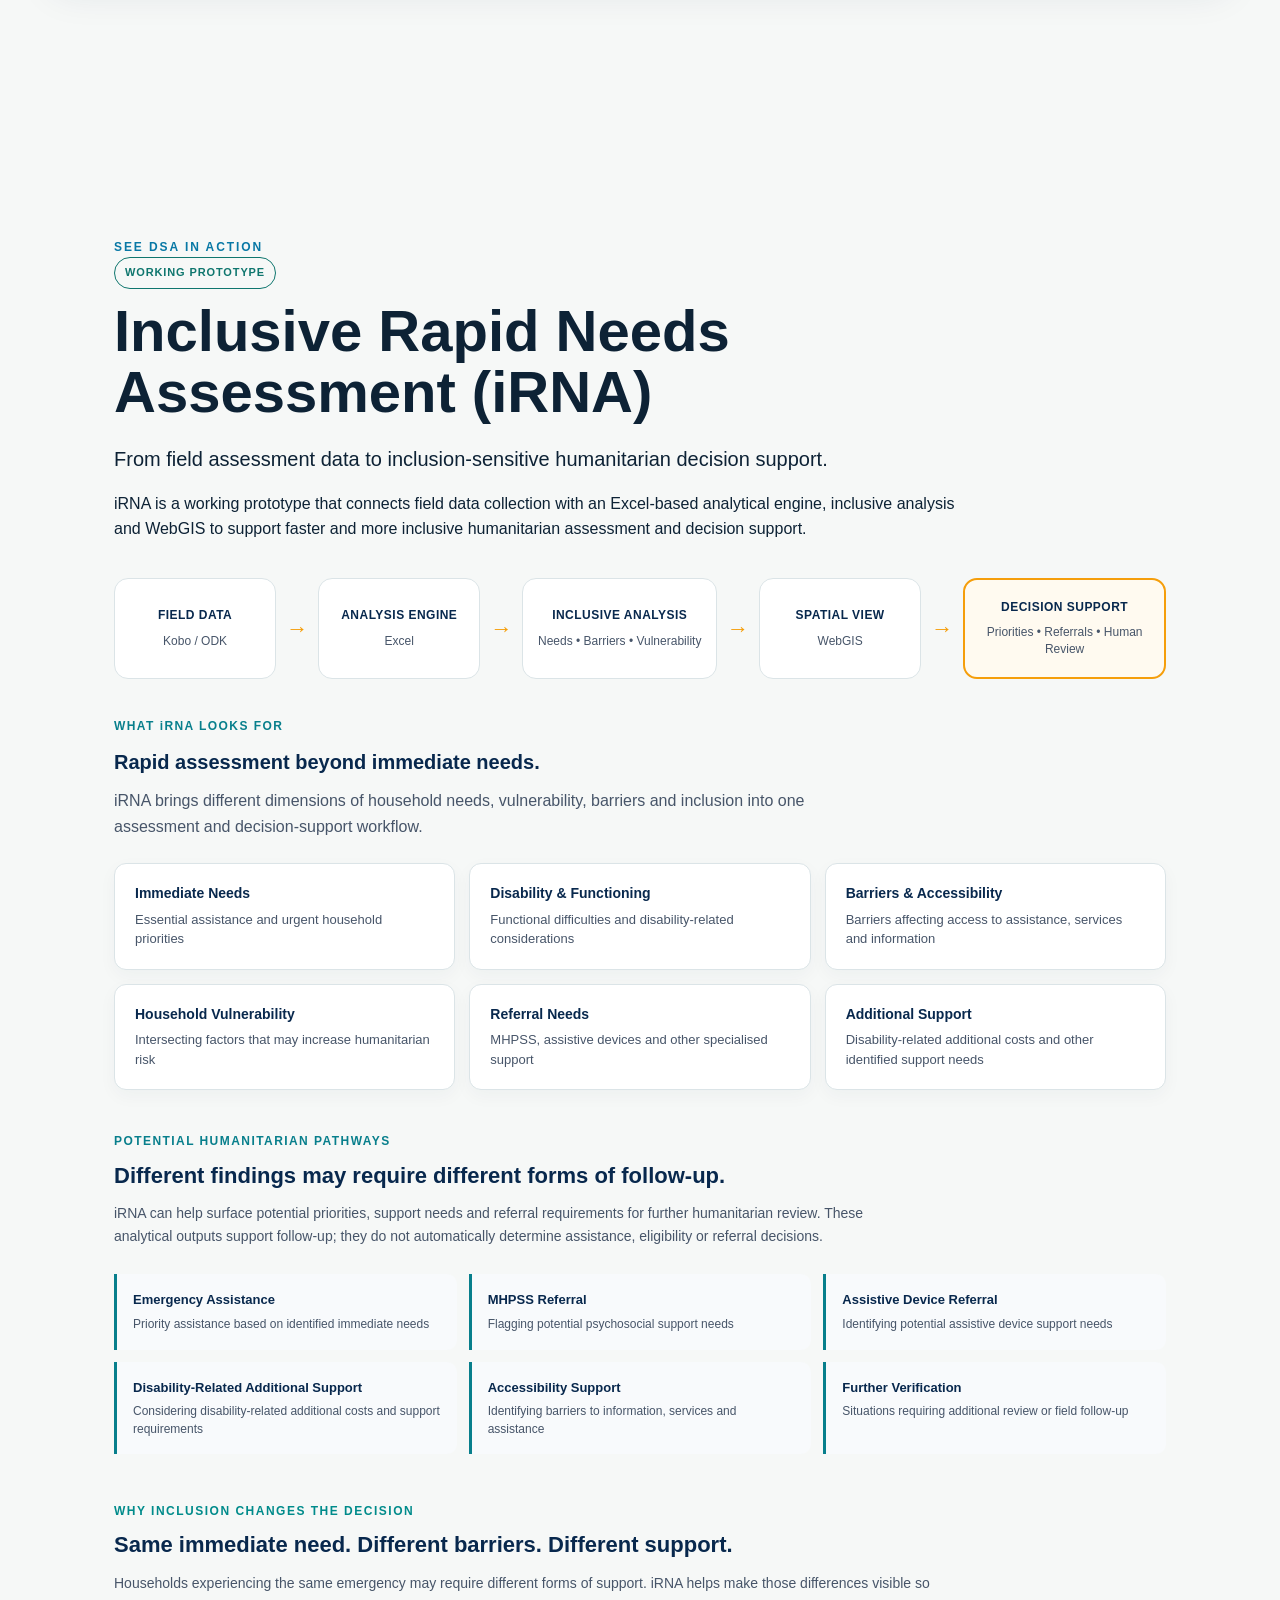
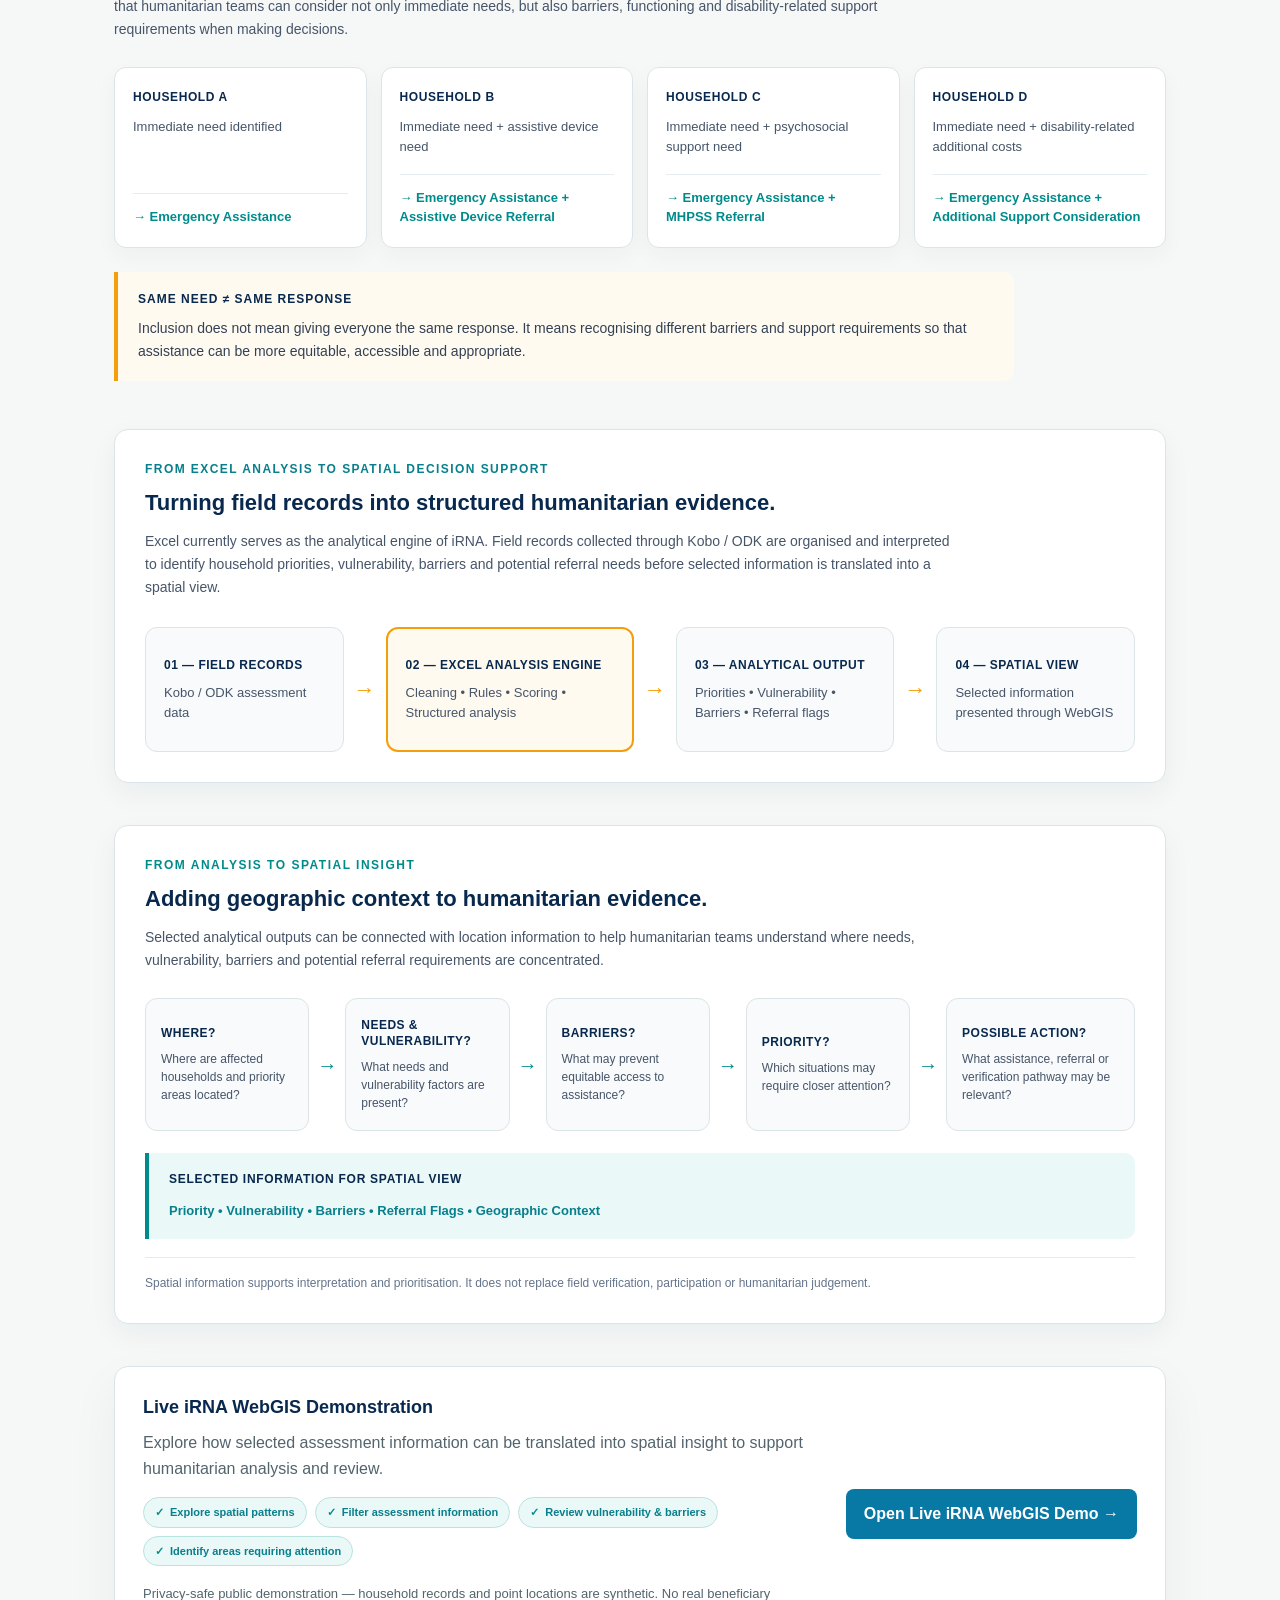
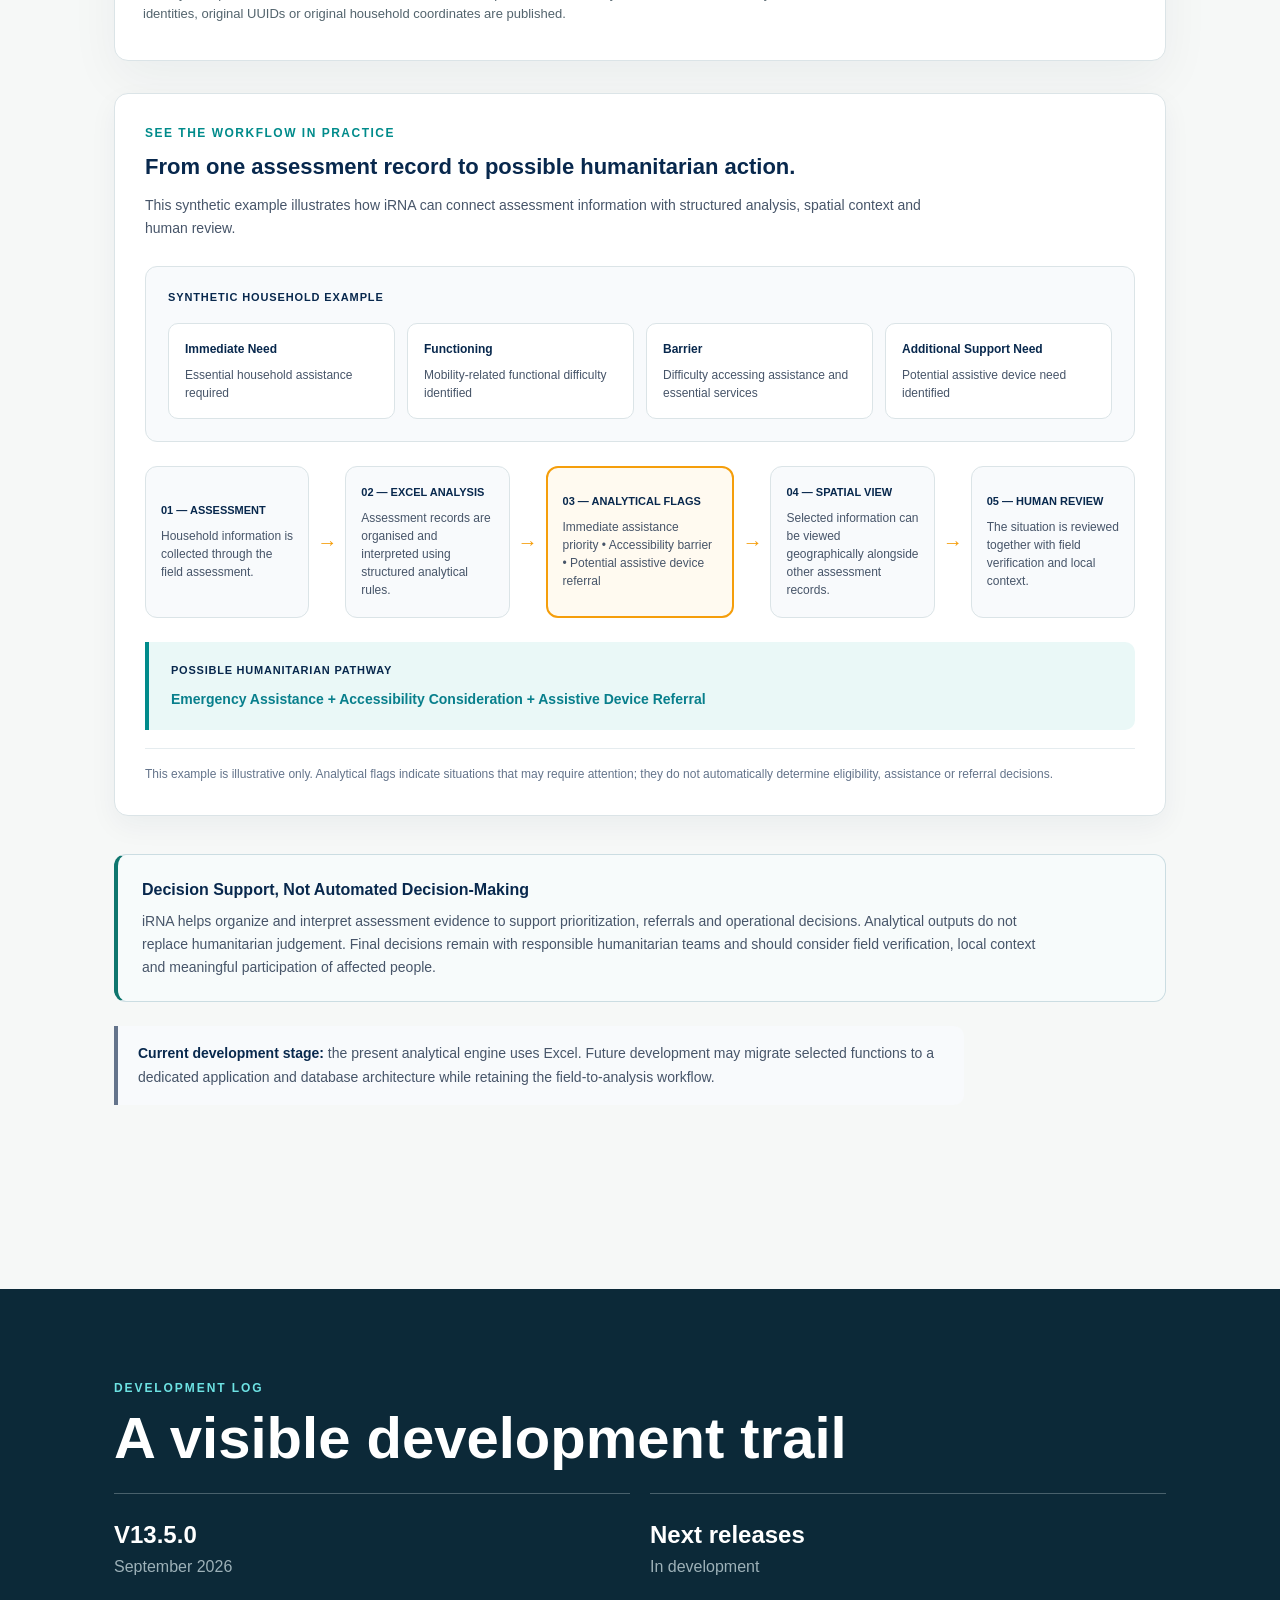
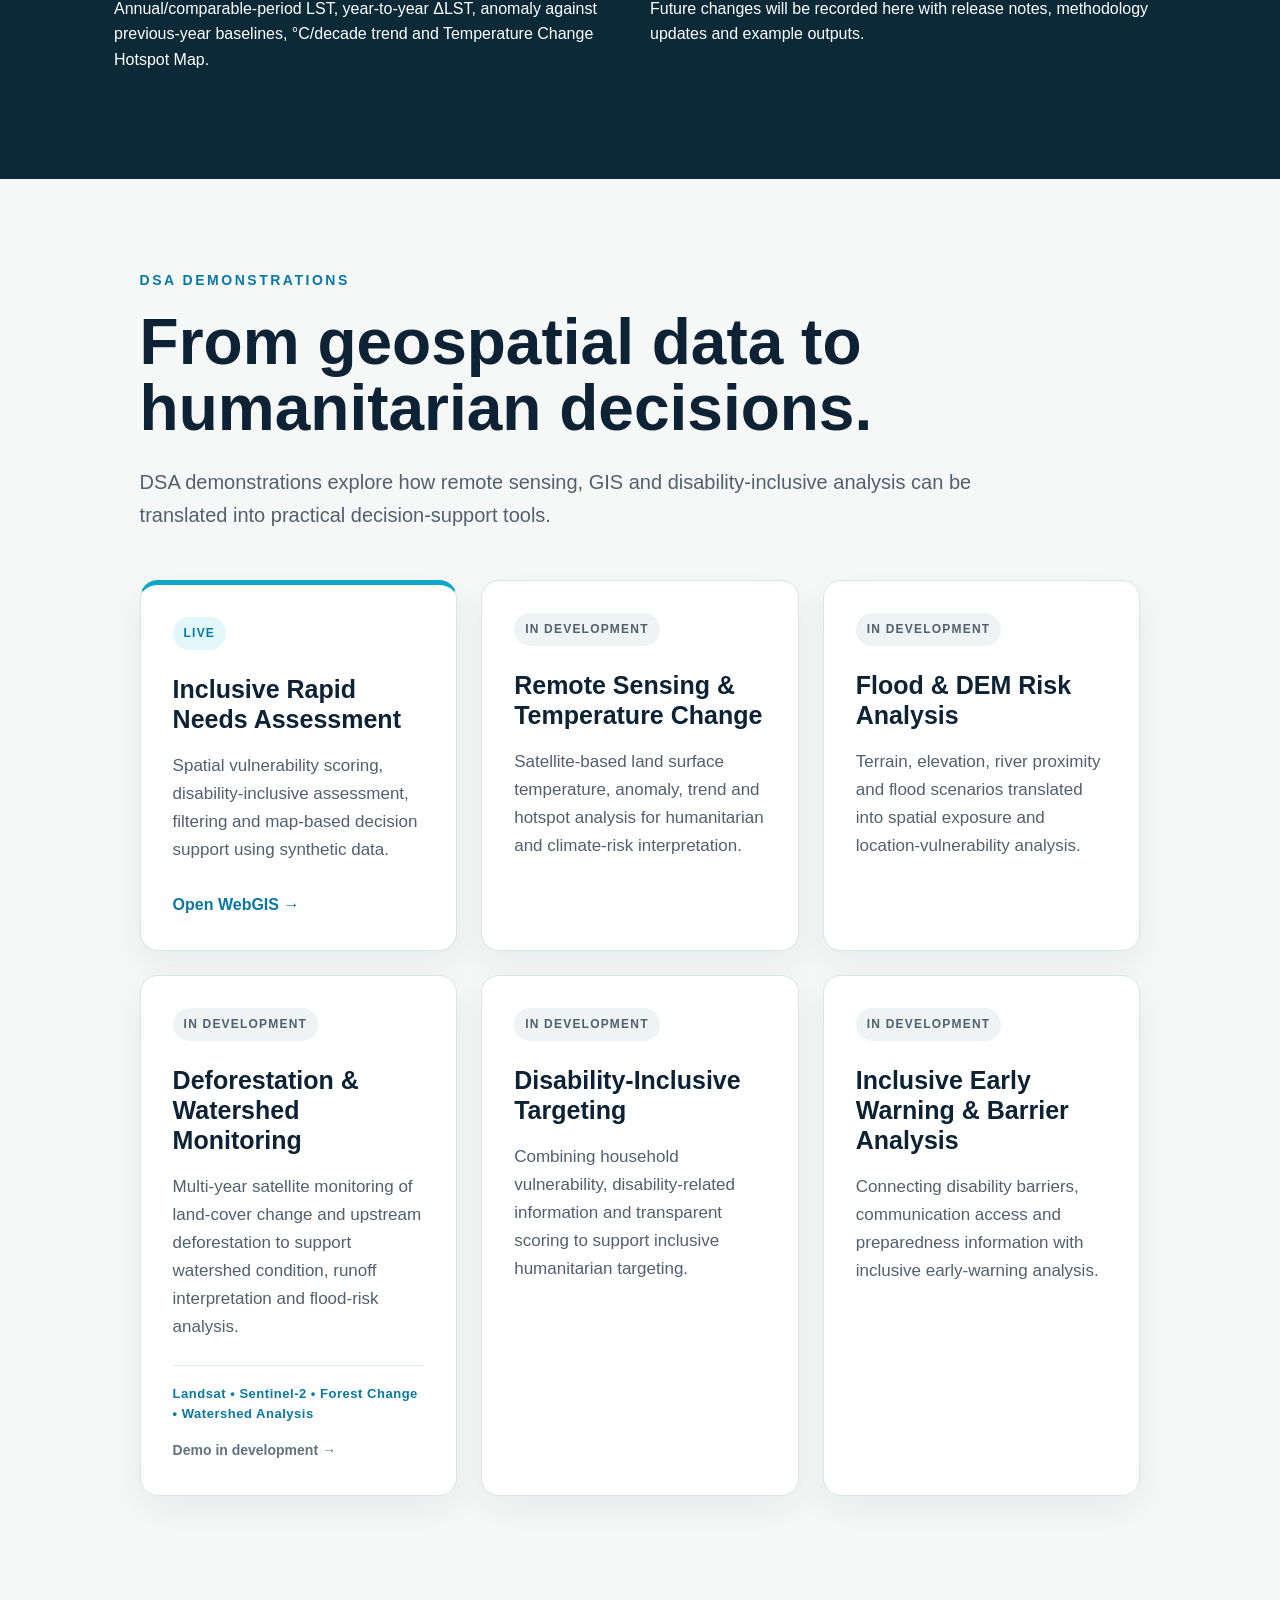
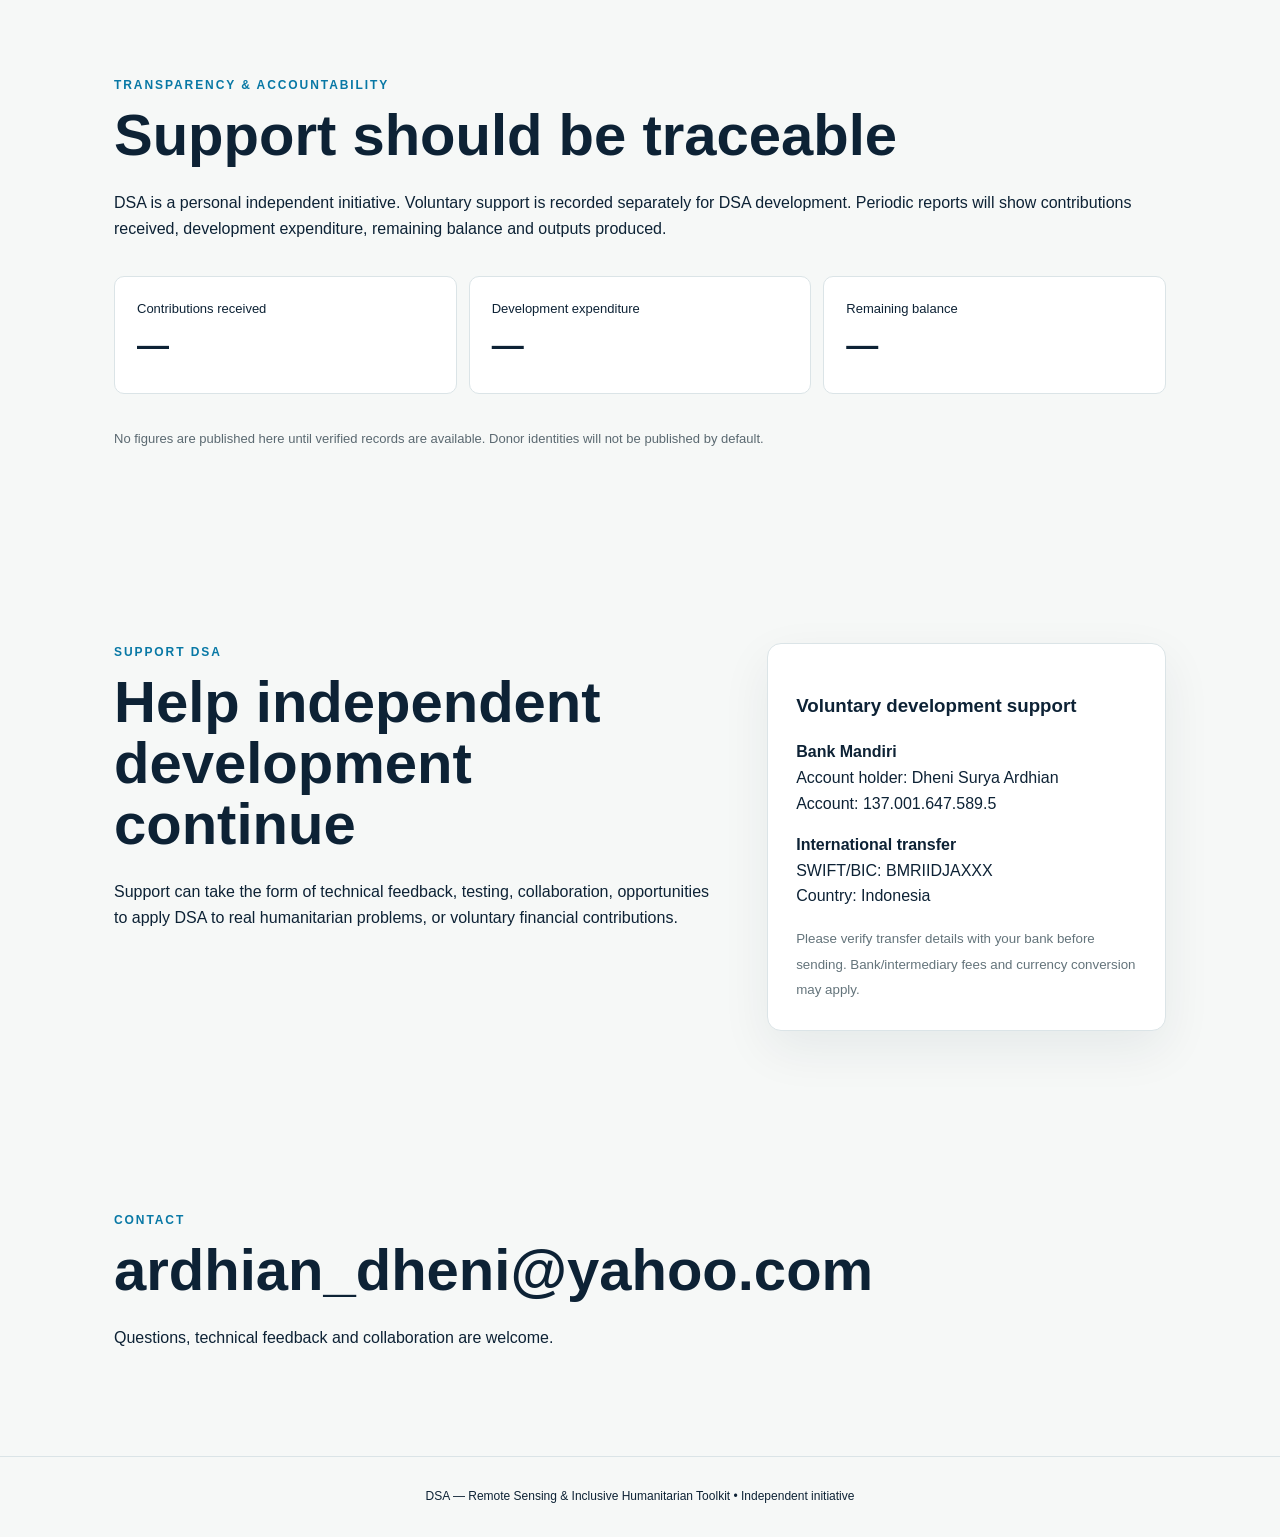
==== commit dff8d15e: "Refine iRNA human decision-making language" ====
--- a/index.html
+++ b/index.html
@@ -410,12 +410,12 @@
   <div class="irna-inclusion-heading">
     <span>WHY INCLUSION CHANGES THE DECISION</span>
     <h3>Same immediate need. Different barriers. Different support.</h3>
-    <p>
-      Households experiencing the same emergency may require different forms
-      of support. iRNA helps make those differences visible so that humanitarian
-      decisions can respond not only to immediate needs, but also to barriers,
-      functioning and disability-related support requirements.
-    </p>
+   <p>
+  Households experiencing the same emergency may require different forms
+  of support. iRNA helps make those differences visible so that humanitarian
+  teams can consider not only immediate needs, but also barriers,
+  functioning and disability-related support requirements when making decisions.
+</p>
   </div>
 
   <div class="irna-inclusion-cases">
